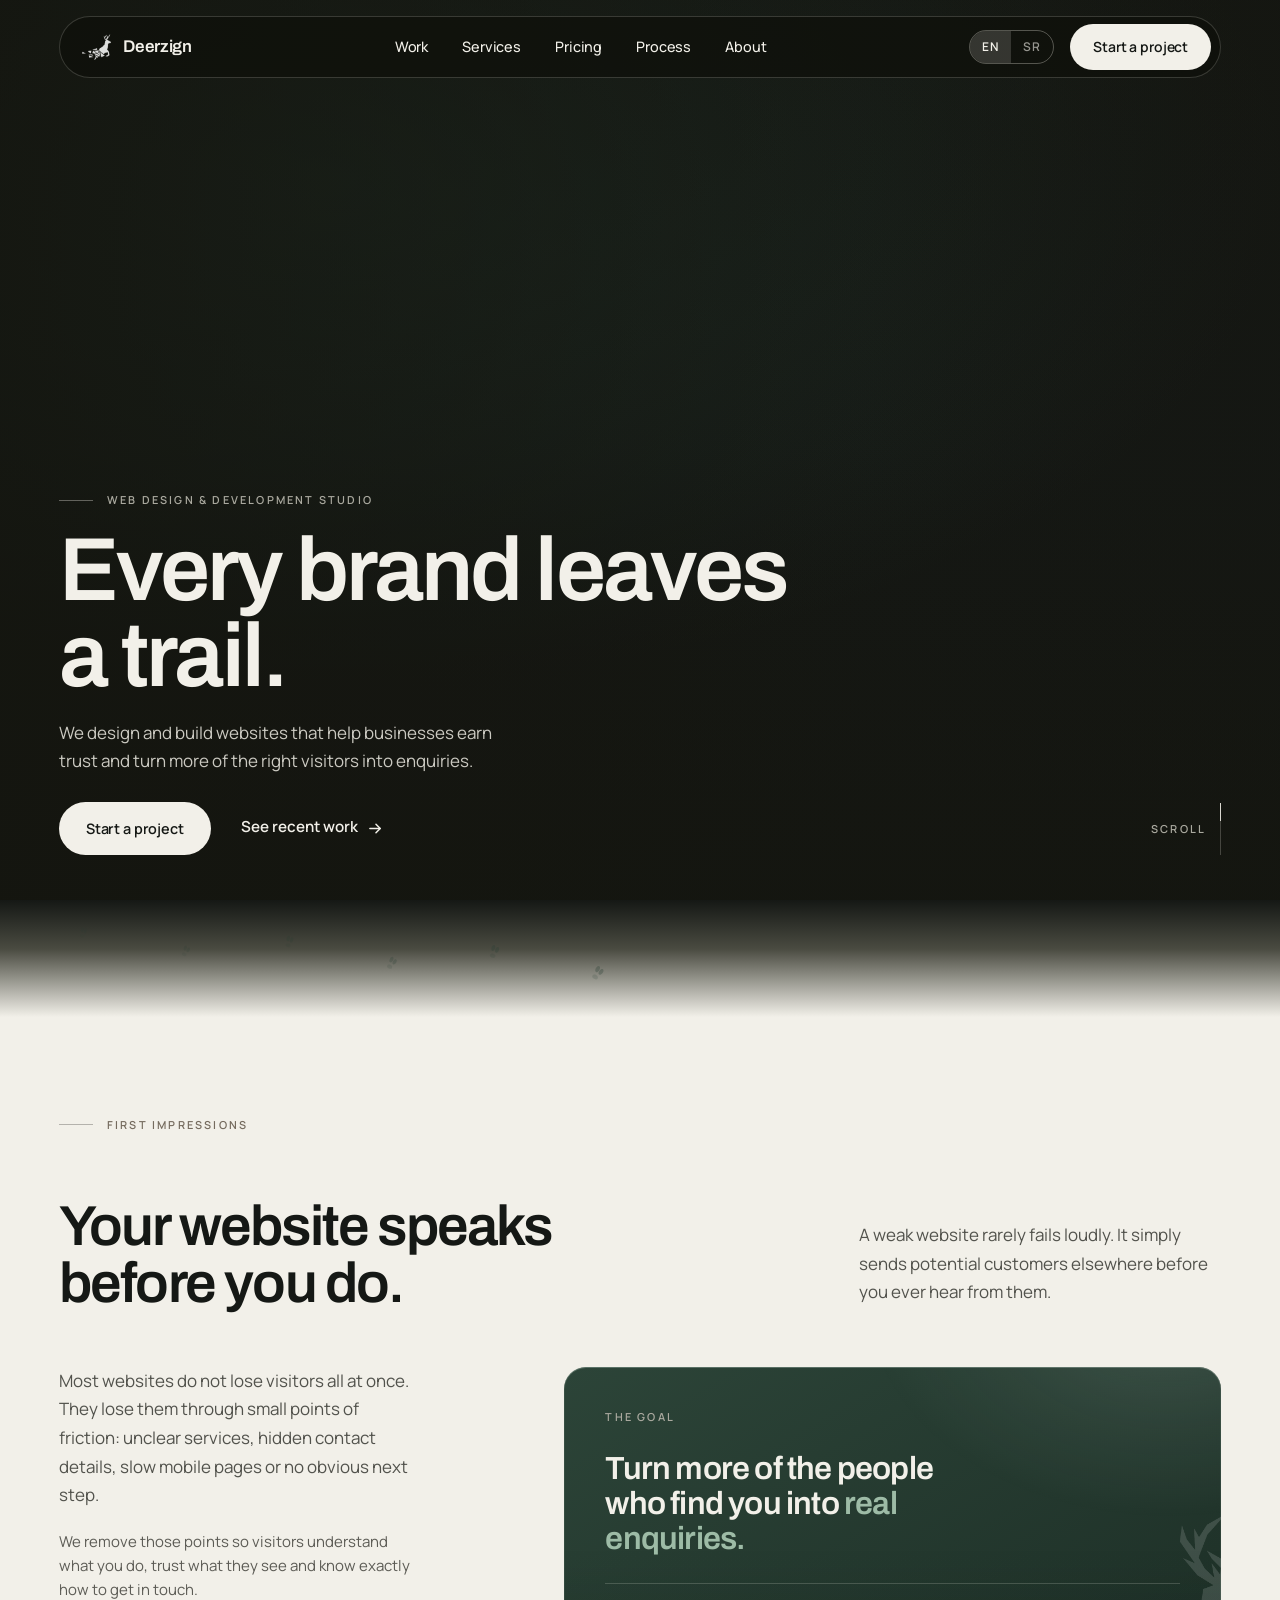
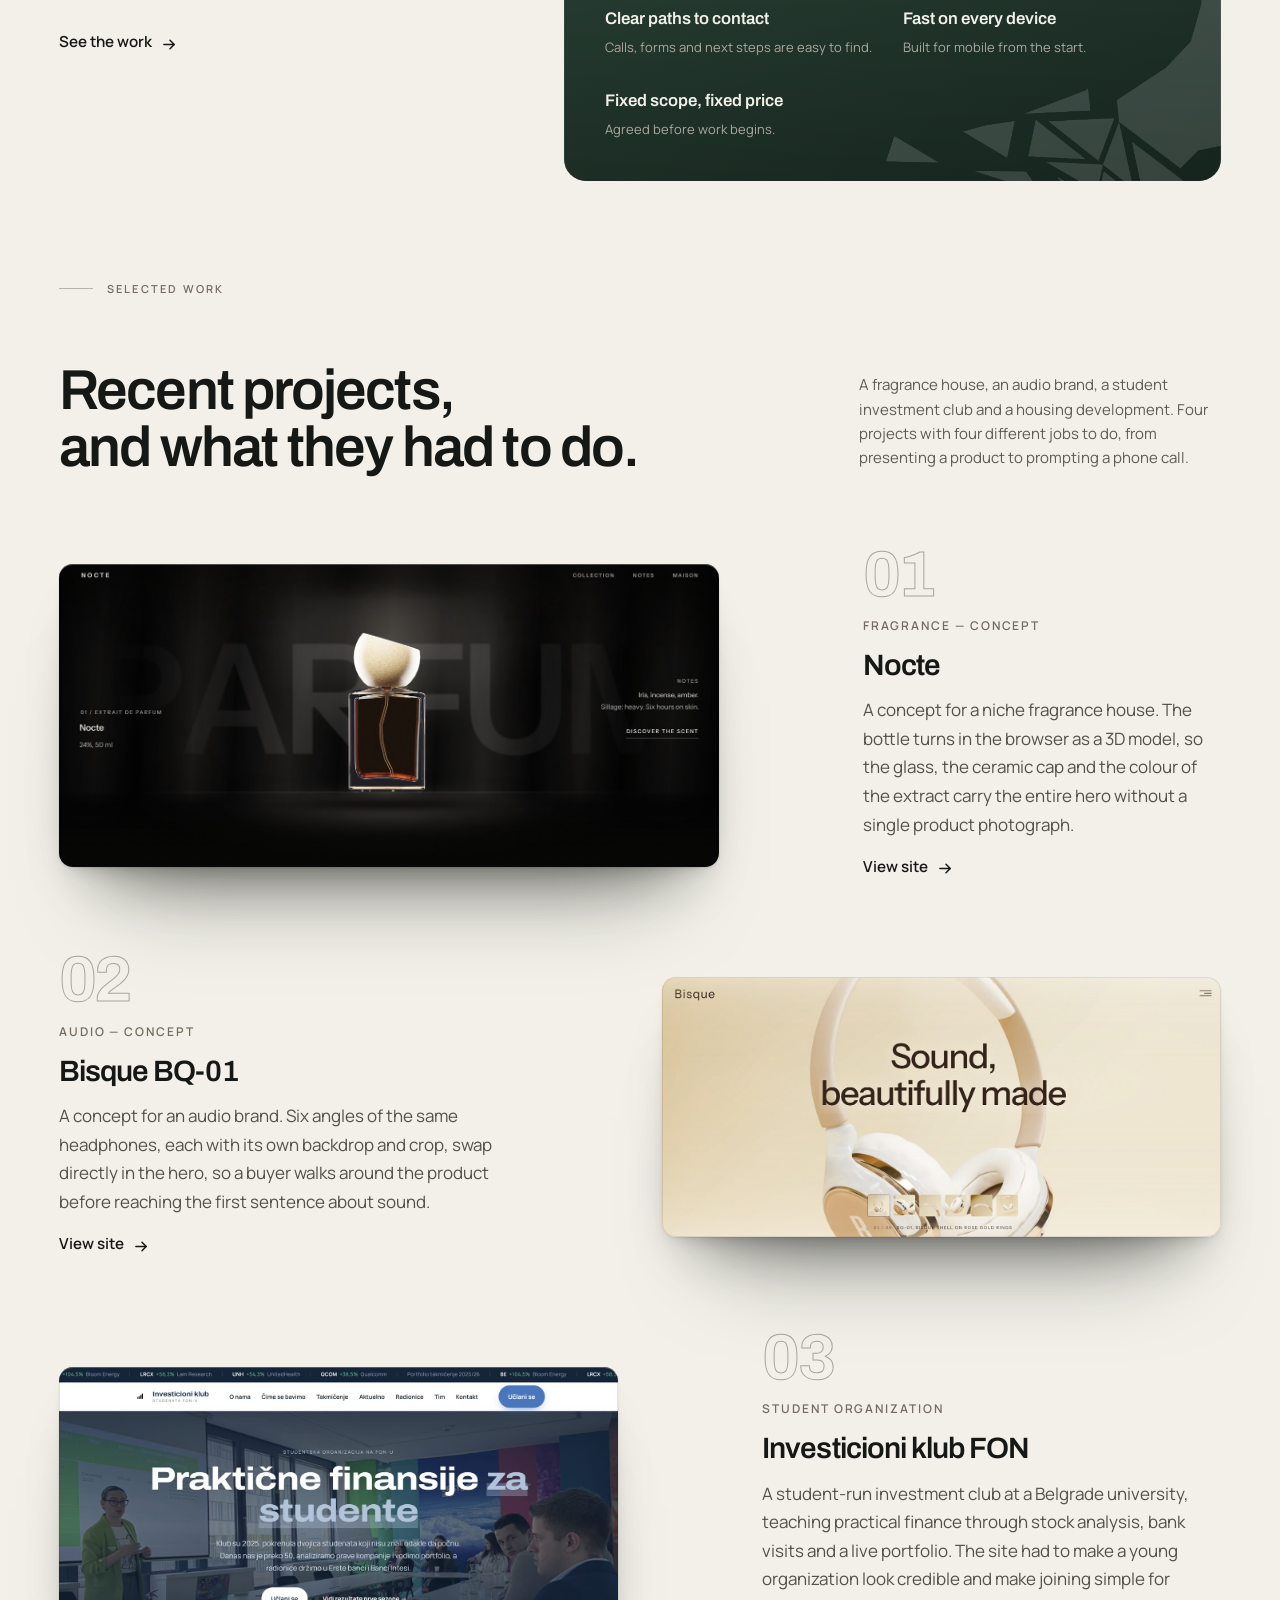
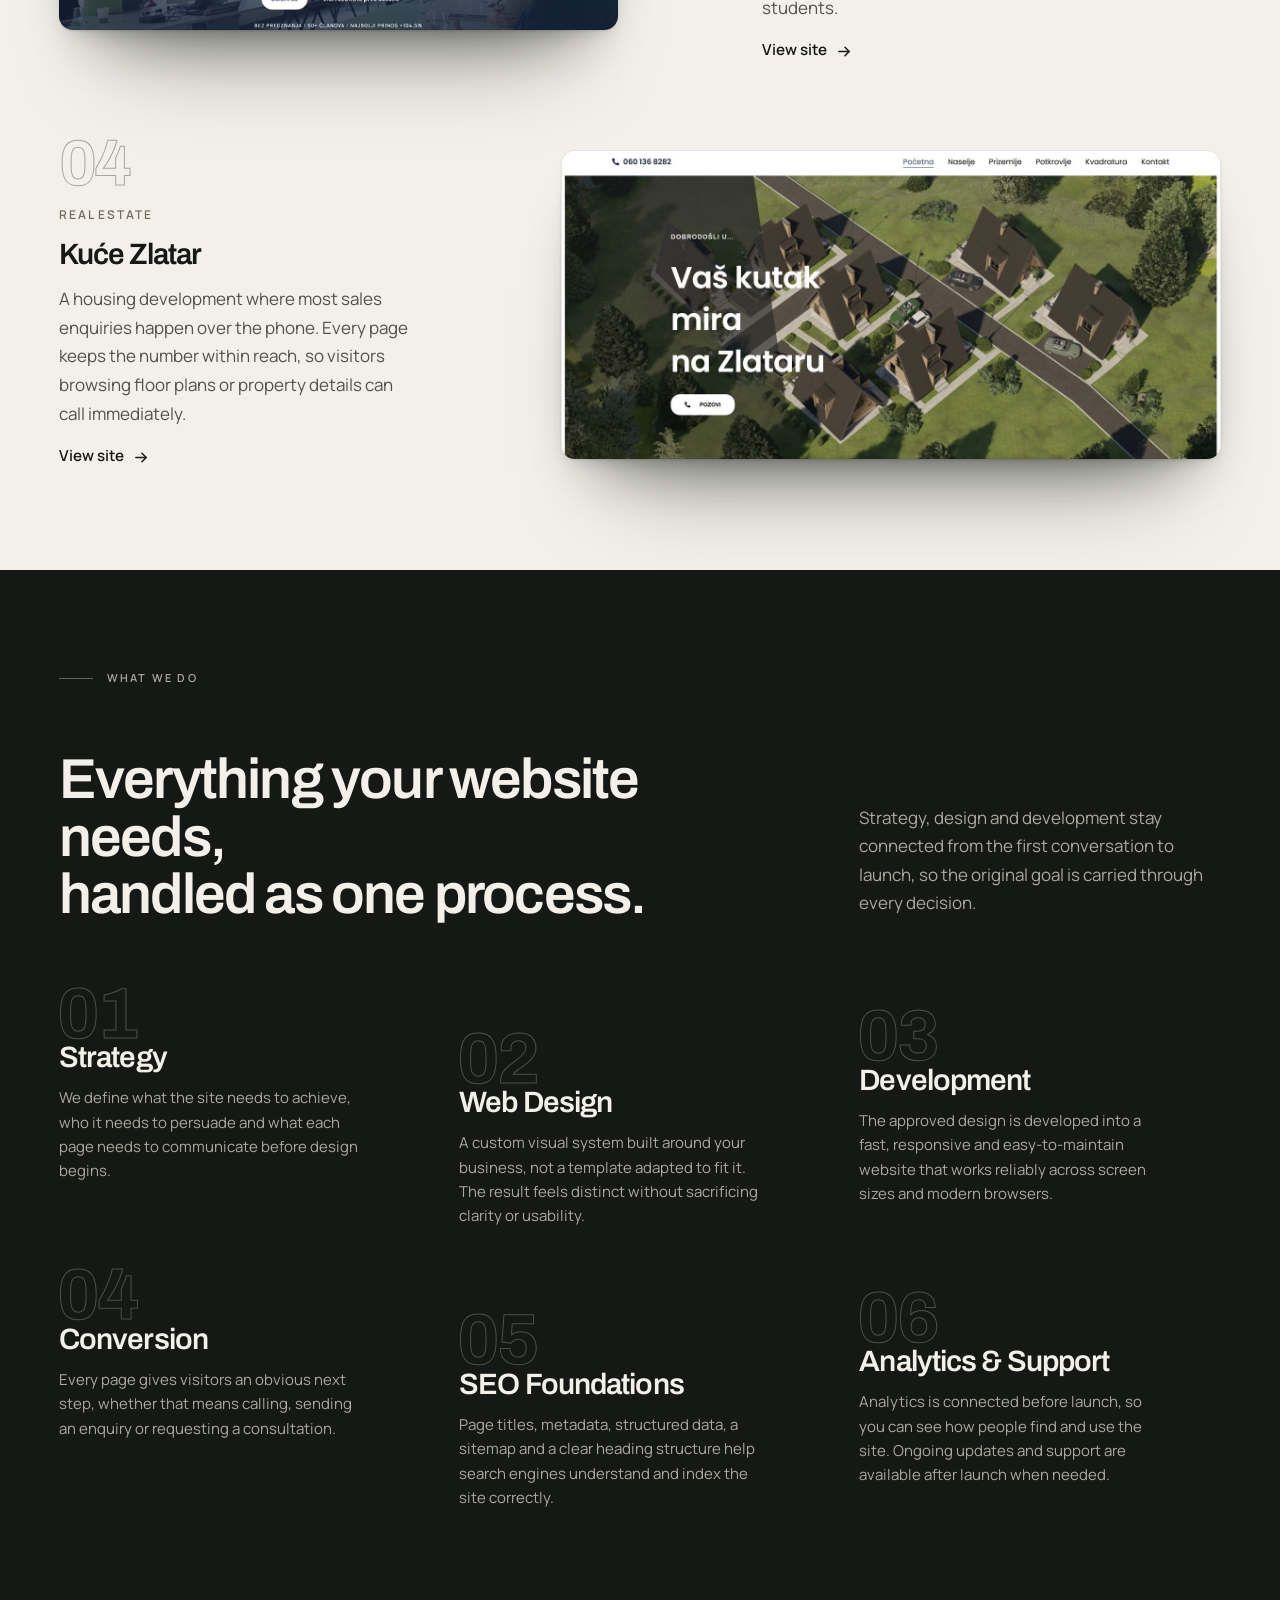
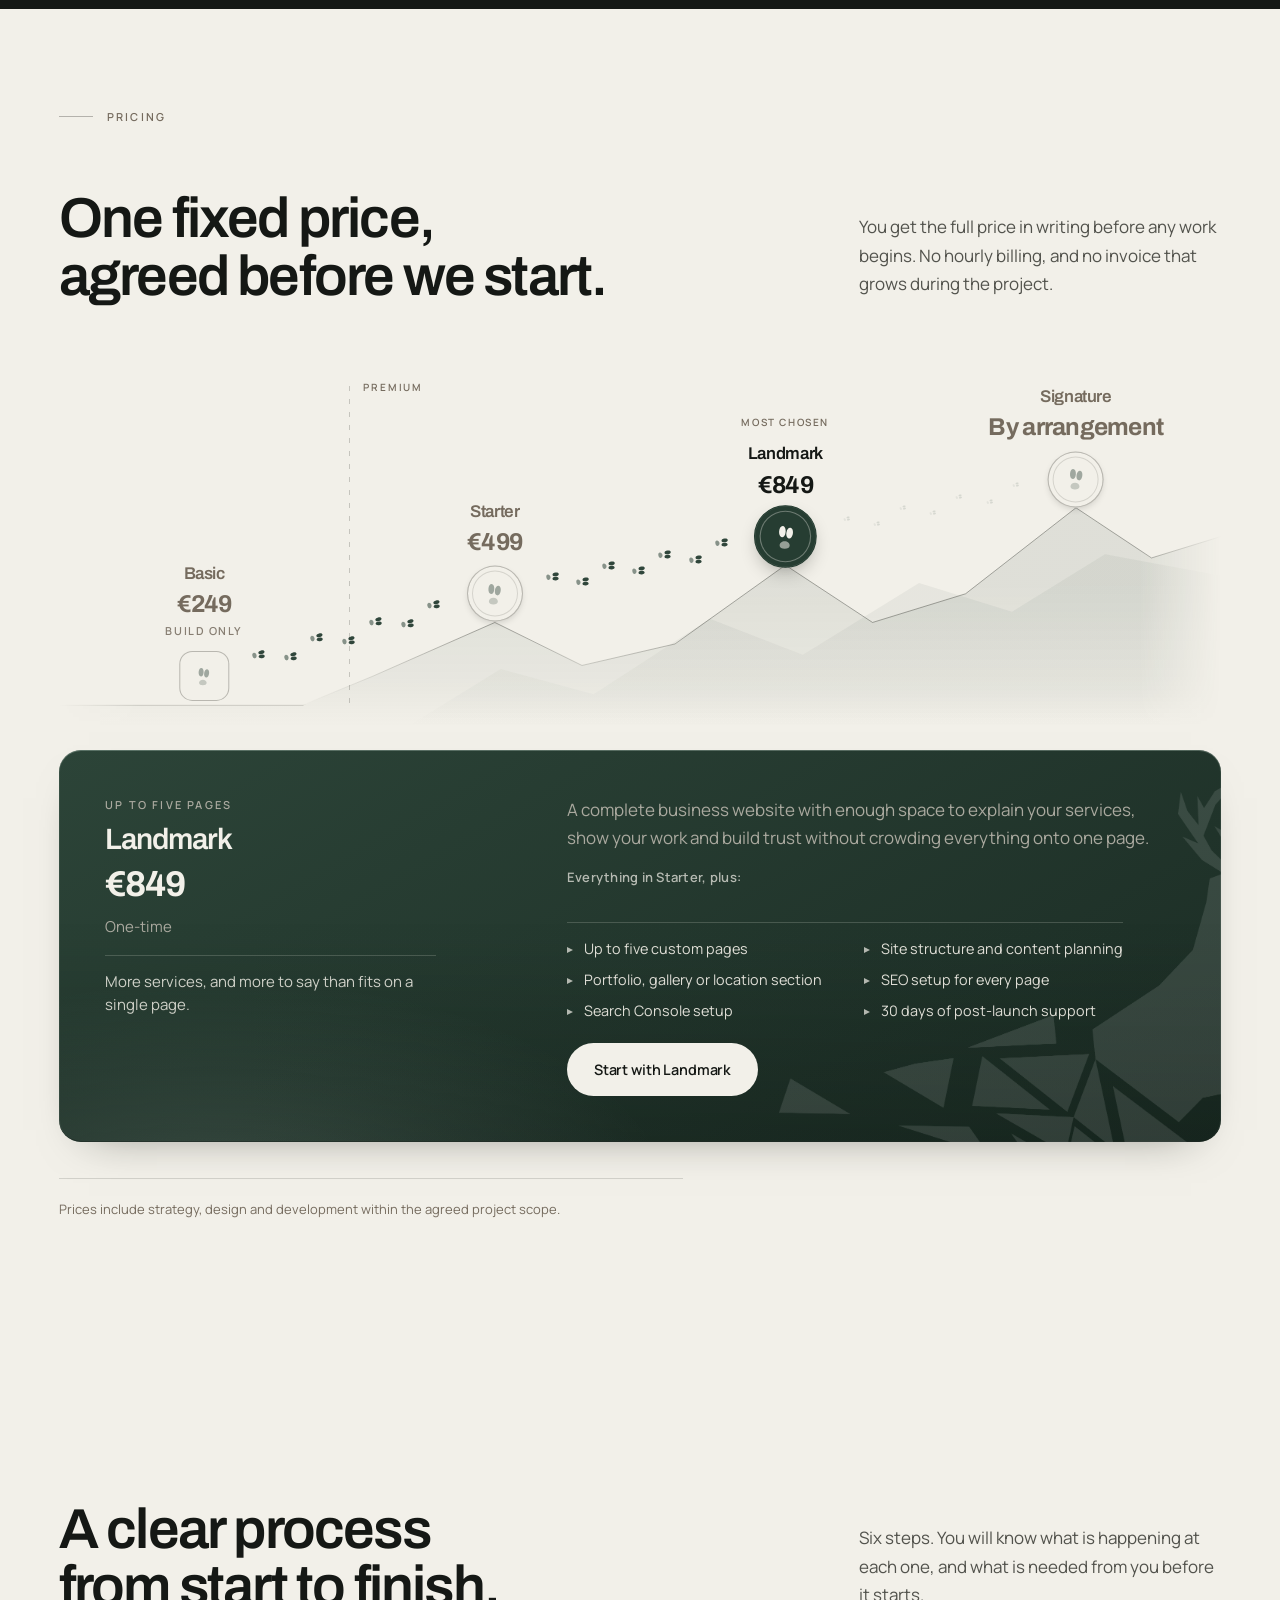
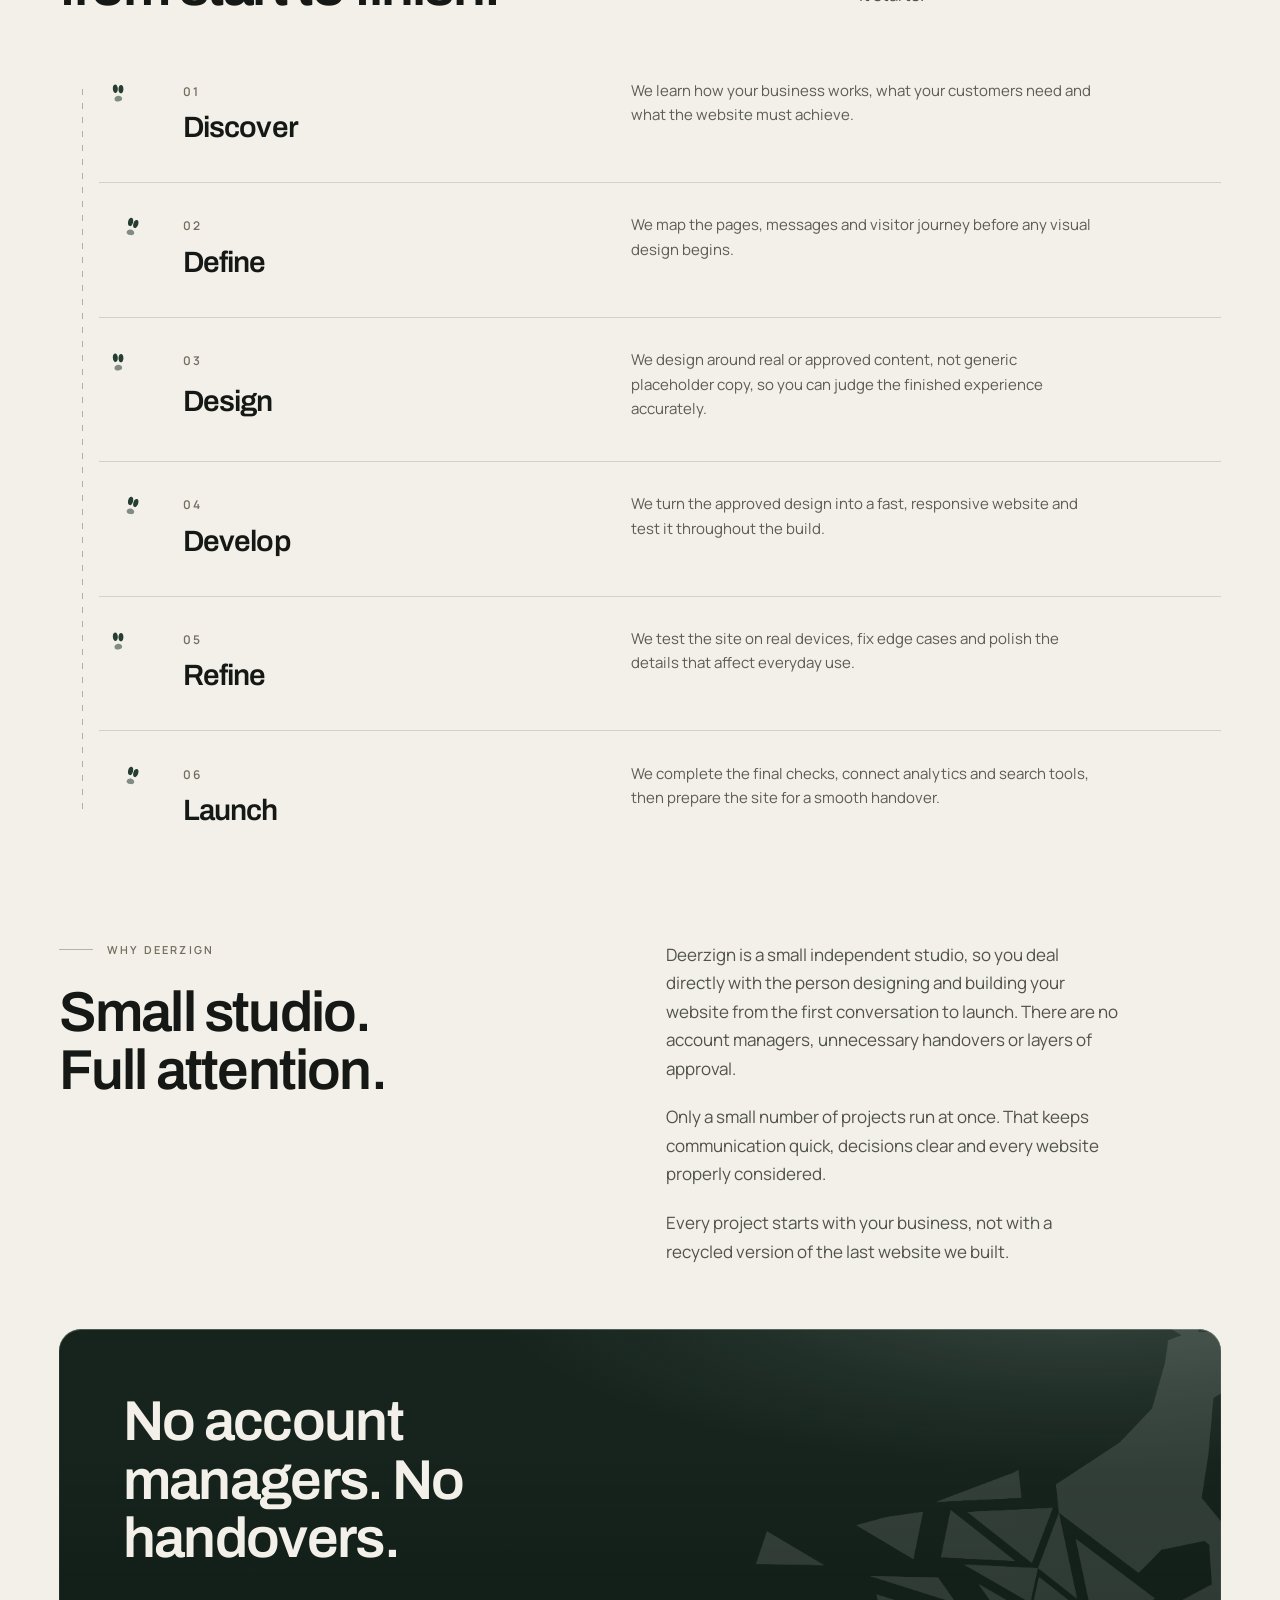
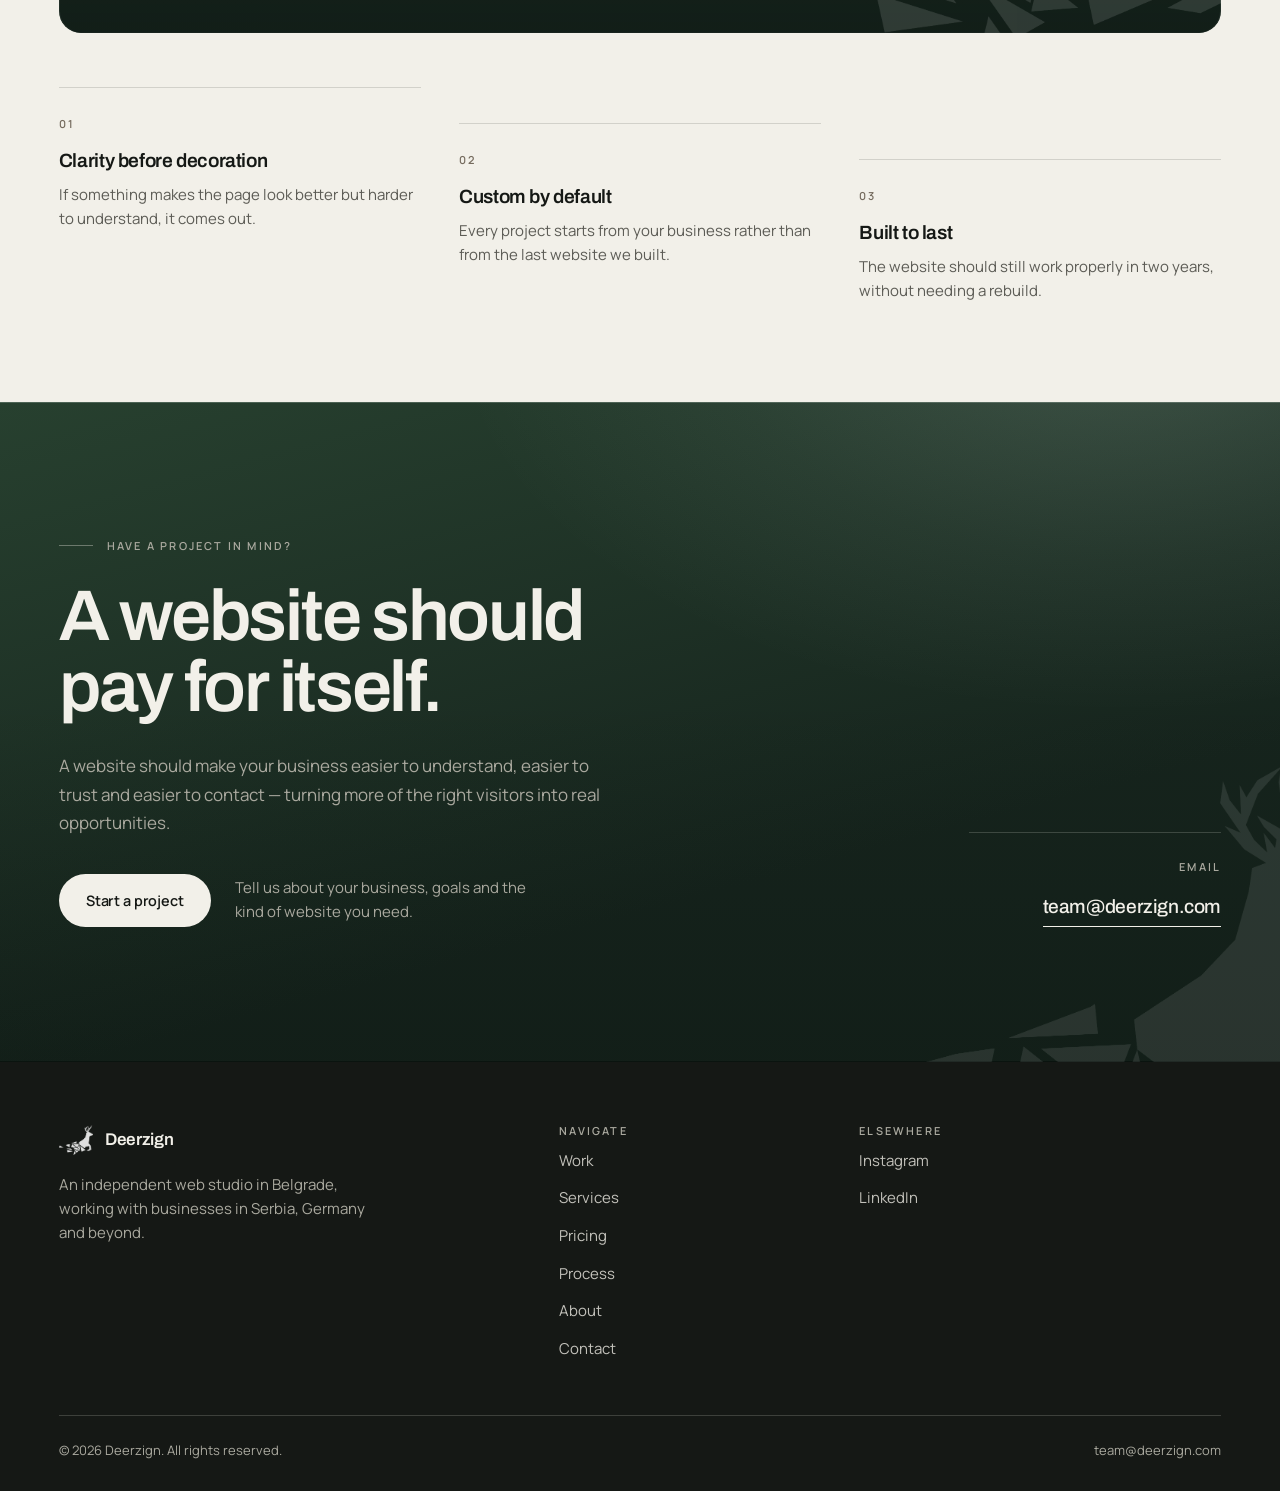
==== index.html @ e3091c38 "Add files via upload" ====
<!doctype html>
<html lang="en">
<head>
<meta charset="utf-8">
<meta name="viewport" content="width=device-width, initial-scale=1">
<title>Deerzign — Custom Web Design Studio</title>
<meta name="description" content="Deerzign designs and builds custom websites that make a company look more professional and bring in more of the right enquiries. One fixed price, agreed before the work starts.">
<meta name="theme-color" content="#14150F">
<link rel="icon" href="deer.png">
<link rel="canonical" href="https://www.deerzign.com/">
<link rel="alternate" hreflang="en" href="https://www.deerzign.com/">
<link rel="alternate" hreflang="sr" href="https://www.deerzign.com/sr.html">
<link rel="alternate" hreflang="x-default" href="https://www.deerzign.com/">

<meta property="og:type" content="website">
<meta property="og:title" content="Deerzign — Custom Web Design Studio">
<meta property="og:description" content="Deerzign designs and builds custom websites that make a company look more professional and bring in more of the right enquiries. One fixed price, agreed before the work starts.">
<meta property="og:site_name" content="Deerzign">
<meta property="og:locale" content="en_US">
<meta property="og:url" content="https://www.deerzign.com/">
<meta property="og:image" content="https://www.deerzign.com/og-image.jpg">
<meta property="og:image:width" content="1200">
<meta property="og:image:height" content="630">
<meta property="og:image:alt" content="Deerzign — Every brand leaves a trail.">
<meta name="twitter:card" content="summary_large_image">
<meta name="twitter:title" content="Deerzign — Custom Web Design Studio">
<meta name="twitter:description" content="Deerzign designs and builds custom websites that make a company look more professional and bring in more of the right enquiries. One fixed price, agreed before the work starts.">
<meta name="twitter:image" content="https://www.deerzign.com/og-image.jpg">

<link rel="preconnect" href="https://fonts.googleapis.com">
<link rel="preconnect" href="https://fonts.gstatic.com" crossorigin>
<link href="https://fonts.googleapis.com/css2?family=Archivo:wght@400;500;600;700&family=Manrope:wght@400;500;600;700&display=swap" rel="stylesheet">

<script type="application/ld+json">
{"@context":"https://schema.org","@type":["Organization","ProfessionalService"],"name":"Deerzign","url":"https://www.deerzign.com/","image":"https://www.deerzign.com/og-image.jpg","description":"Deerzign designs and builds custom websites that make a company look more professional and bring in more of the right enquiries. One fixed price, agreed before the work starts.","email":"mailto:team@deerzign.com","slogan":"Every brand leaves a trail.","priceRange":"€249+","knowsAbout":["Web design","Web development","Brand strategy","User experience design","Search engine optimization"],"makesOffer":[{"@type":"Offer","name":"Osnovni","price":"249","priceCurrency":"EUR","description":"One-page website, build only — up to five sections from your own text and photos, contact form, one revision round."},{"@type":"Offer","name":"Starter","price":"499","priceCurrency":"EUR","description":"One-page website with content structure and copywriting support, up to six sections, two revision rounds."},{"@type":"Offer","name":"Landmark","price":"849","priceCurrency":"EUR","description":"Multi-page business website, up to five pages, two revision rounds."},{"@type":"Offer","name":"Signature","description":"Six or more custom pages, editable content, integrations — quoted to scope, three revision rounds.","priceSpecification":{"@type":"PriceSpecification","priceCurrency":"EUR","description":"Quoted to scope"}}],"logo":"https://www.deerzign.com/deer.png","address":{"@type":"PostalAddress","addressLocality":"Belgrade","addressCountry":"RS"},"areaServed":["Serbia","Germany"],"contactPoint":{"@type":"ContactPoint","email":"team@deerzign.com","contactType":"customer service"}}
</script>

<style>
/* ============================================================
   TOKENS
   ============================================================ */
:root{
  --warm:#F2F0E9;
  --warm-2:#ECE7DA;
  --ink:#151815;
  --ink-2:#1B1E1B;
  --forest:#263D32;
  --forest-deep:#16241D;
  --brown:#756B5E;
  --text-dim:#AAA99F;
  --line:rgba(20,21,15,.14);
  --line-lt:rgba(242,240,233,.18);

  --display:"Archivo",system-ui,-apple-system,"Segoe UI",sans-serif;
  --text:"Manrope",system-ui,-apple-system,"Segoe UI",sans-serif;

  --d1:clamp(2.6rem,7vw,6.25rem);
  --d2:clamp(2rem,4.4vw,3.9rem);
  --d3:clamp(1.45rem,2.3vw,2.1rem);
  --d4:clamp(1.15rem,1.5vw,1.4rem);

  --nav-h:62px;
  --nav-top:16px;
  --pad:clamp(1.25rem,4.6vw,4.5rem);
  --ease:cubic-bezier(.16,1,.3,1);
}

*,*::before,*::after{box-sizing:border-box}
html{scroll-behavior:smooth;-webkit-text-size-adjust:100%}
body{
  margin:0;background:var(--warm);color:var(--ink);
  font-family:var(--text);font-size:16px;line-height:1.6;
  -webkit-font-smoothing:antialiased;-moz-osx-font-smoothing:grayscale;
  overflow-x:clip;
}
img{max-width:100%;display:block}
a{color:inherit;text-decoration:none}
button{font:inherit;color:inherit;background:none;border:0;cursor:pointer}
h1,h2,h3,h4{font-family:var(--display);font-weight:600;margin:0;letter-spacing:-.032em;line-height:1}
p{margin:0}
ul{margin:0;padding:0;list-style:none}
::selection{background:var(--forest);color:var(--warm)}
:focus-visible{outline:2px solid var(--forest);outline-offset:4px;border-radius:2px}
.on-dark :focus-visible{outline-color:var(--warm)}
[id]{scroll-margin-top:calc(var(--nav-h) + var(--nav-top) + 20px)}

.shell{width:100%;max-width:1480px;margin-inline:auto;padding-inline:var(--pad)}
.eyebrow{font-family:var(--text);font-size:.6875rem;font-weight:600;letter-spacing:.2em;text-transform:uppercase;color:var(--brown)}
.on-dark .eyebrow{color:var(--text-dim)}
.lead{font-size:clamp(1.0625rem,1.15vw,1.1875rem);line-height:1.68;color:rgba(20,21,15,.72)}
.on-dark .lead{color:var(--text-dim)}
.small{font-size:.9375rem;line-height:1.62;color:rgba(20,21,15,.68)}
.on-dark .small{color:var(--text-dim)}

.tag{display:flex;align-items:center;gap:14px}
.tag::before{content:"";width:34px;height:1px;background:rgba(20,21,15,.28);flex:none}
.on-dark .tag::before{background:rgba(244,241,233,.35)}

/* ---- buttons ---- */
.btn{
  display:inline-flex;align-items:center;justify-content:center;gap:10px;
  padding:14px 26px;border-radius:999px;font-size:.9rem;font-weight:600;
  letter-spacing:-.01em;transition:background .45s var(--ease),color .45s var(--ease),transform .45s var(--ease);
  border:1px solid transparent;white-space:nowrap;
}
.btn-light{background:var(--warm);color:var(--ink)}
.btn-light:hover{background:var(--forest);color:var(--warm)}
.btn-dark{background:var(--ink);color:var(--warm)}
.btn-dark:hover{background:var(--forest)}
.btn-ghost{border-color:rgba(244,241,233,.4);color:var(--warm)}
.btn-ghost:hover{background:var(--warm);color:var(--ink)}

.arrow-link{display:inline-flex;align-items:center;gap:10px;font-weight:600;font-size:.95rem}
.arrow-link .ln{background-image:linear-gradient(currentColor,currentColor);background-repeat:no-repeat;background-size:0% 1px;background-position:0 100%;padding-bottom:3px;transition:background-size .55s var(--ease)}
.arrow-link:hover .ln,.arrow-link:focus-visible .ln{background-size:100% 1px}
.arrow-link svg{transition:transform .55s var(--ease)}
.arrow-link:hover svg{transform:translateX(5px)}

/* ============================================================
   NAV
   ============================================================ */
/* a bar that floats clear of the top edge rather than sitting on it */
.nav{
  position:fixed;inset:var(--nav-top) 0 auto 0;z-index:80;
  padding-inline:var(--pad);color:var(--warm);
  transition:color .5s var(--ease),transform .5s var(--ease);
}
.nav-in{
  display:flex;align-items:center;justify-content:space-between;gap:24px;
  max-width:1480px;margin-inline:auto;height:var(--nav-h);
  padding:0 9px 0 22px;border-radius:999px;
  /* solid, not blurred, while the video plays behind it — blurring a live
     video every frame is expensive and is what was causing the stutter */
  background:rgba(15,16,11,.72);
  border:1px solid var(--line-lt);
  transition:background .5s var(--ease),border-color .5s var(--ease),box-shadow .5s var(--ease);
}
.nav.scrolled{color:var(--ink)}
.nav.scrolled .nav-in{
  background:rgba(244,241,233,.94);border-color:rgba(20,21,15,.10);
  box-shadow:0 14px 40px -22px rgba(20,21,15,.5);
  /* cheap here — blurring the static page, not a playing video */
  -webkit-backdrop-filter:blur(18px);backdrop-filter:blur(18px);
}
.brand{display:flex;align-items:center;gap:12px}
.badge{
  width:36px;height:36px;border-radius:50%;flex:none;
  display:grid;place-items:center;background:var(--warm);color:var(--ink);
  transition:background .5s var(--ease),color .5s var(--ease);
}
.nav.scrolled .badge{background:var(--ink);color:var(--warm)}
.badge svg{width:19px;height:19px}
.brand-name{font-family:var(--display);font-weight:600;font-size:1.0625rem;letter-spacing:-.02em}

.nav-links{display:flex;align-items:center;gap:34px}
.nav-links a{font-size:.9rem;font-weight:500;letter-spacing:-.01em;position:relative;padding:4px 0}
.nav-links a::after{content:"";position:absolute;left:0;bottom:0;height:1px;width:100%;background:currentColor;
  transform:scaleX(0);transform-origin:left;transition:transform .5s var(--ease)}
.nav-links a:hover::after{transform:scaleX(1)}
.nav-actions{display:flex;align-items:center;gap:16px}
.nav-cta{padding:11px 22px;font-size:.875rem}
.nav .btn-light{background:var(--warm);color:var(--ink)}
.nav.scrolled .btn-light{background:var(--ink);color:var(--warm)}
.nav.scrolled .btn-light:hover{background:var(--forest)}

/* ---- language switch ---- */
.lang-switch{display:inline-flex;border:1px solid rgba(244,241,233,.3);border-radius:999px;overflow:hidden;flex:none;
  transition:border-color .5s var(--ease)}
.lang-switch button{padding:6px 12px;font-size:.75rem;font-weight:600;letter-spacing:.08em;color:inherit;
  opacity:.6;transition:opacity .3s var(--ease),background .3s var(--ease)}
.lang-switch button[aria-pressed="true"]{opacity:1;background:rgba(244,241,233,.16)}
.nav.scrolled .lang-switch{border-color:rgba(20,21,15,.2)}
.nav.scrolled .lang-switch button[aria-pressed="true"]{background:rgba(20,21,15,.08)}

/* the deer itself is the mark now — flat ink, inverted to warm over the video */
.brand-mark{height:26px;width:auto;display:block;filter:brightness(0) invert(1);
  transition:filter .5s var(--ease)}
.nav.scrolled .brand-mark{filter:none}
.burger{display:none;width:44px;height:44px;flex-direction:column;align-items:center;justify-content:center;gap:6px}
.burger span{display:block;width:22px;height:1.5px;background:currentColor;transition:transform .5s var(--ease),opacity .3s}
.nav.open .burger span:nth-child(1){transform:translateY(3.75px) rotate(45deg)}
.nav.open .burger span:nth-child(2){transform:translateY(-3.75px) rotate(-45deg)}

.sheet{
  position:fixed;inset:0;z-index:70;background:var(--ink);color:var(--warm);
  display:flex;flex-direction:column;justify-content:space-between;
  padding:calc(var(--nav-h) + var(--nav-top) + 40px) var(--pad) 44px;
  opacity:0;visibility:hidden;transform:translateY(-14px);
  transition:opacity .45s var(--ease),transform .45s var(--ease),visibility .45s;
}
.sheet.open{opacity:1;visibility:visible;transform:none}
.sheet a.sheet-link{font-family:var(--display);font-size:clamp(1.9rem,8vw,2.6rem);font-weight:600;letter-spacing:-.03em;padding:18px 0;border-bottom:1px solid var(--line-lt);display:block}
.sheet-foot{display:flex;flex-direction:column;gap:18px}

/* ============================================================
   HERO
   ============================================================ */
.hero{position:relative;min-height:100svh;display:flex;flex-direction:column;justify-content:flex-end;overflow:hidden;background:var(--ink);color:var(--warm)}
.hero-fallback{position:absolute;inset:0;background:
  radial-gradient(120% 90% at 26% 20%,rgba(38,61,50,.6) 0%,rgba(20,21,15,0) 62%),var(--ink)}
.hero video{position:absolute;inset:0;width:100%;height:100%;object-fit:cover;opacity:0;transition:opacity 1.4s var(--ease)}
.hero video.ready{opacity:1}
/* two passes: one weights the frame to the lower left so the type always
   holds, the other keeps the right side of the shot open */
.hero-veil{position:absolute;inset:0;background:
  linear-gradient(to right,rgba(20,21,15,.80) 0%,rgba(20,21,15,.46) 36%,rgba(20,21,15,.04) 68%,rgba(20,21,15,.26) 100%),
  linear-gradient(to top,rgba(20,21,15,.80) 0%,rgba(20,21,15,.14) 50%,rgba(20,21,15,.46) 100%)}
.hero-in{position:relative;z-index:2;padding-bottom:clamp(2.25rem,5vh,3.5rem);padding-top:calc(var(--nav-h) + var(--nav-top) + 40px)}
.hero h1{font-size:var(--d1);line-height:.96;max-width:15ch;margin:18px 0 0;font-weight:600}
.hero .lead{color:rgba(244,241,233,.82);max-width:46ch;margin-top:20px}
.hero-actions{display:flex;flex-wrap:wrap;align-items:center;gap:14px 30px;margin-top:26px}
.cue{position:absolute;right:var(--pad);bottom:clamp(2.25rem,5vh,3.5rem);z-index:2;display:flex;align-items:center;gap:14px;color:var(--text-dim)}
.cue .rail{position:relative;display:block;width:1px;height:52px;background:rgba(244,241,233,.22);overflow:hidden}
.cue .rail::after{content:"";position:absolute;left:0;width:1px;height:18px;background:rgba(244,241,233,.85);animation:trace 2.8s var(--ease) infinite}
@keyframes trace{0%{transform:translateY(-20px)}100%{transform:translateY(56px)}}

/* the dark film dissolves into the page — no pinning, no jump */
.dissolve{position:relative;overflow:hidden;height:clamp(90px,13vh,170px);
  background:linear-gradient(to bottom,var(--ink) 0%,#4a4b41 42%,var(--warm) 100%)}

/* tracks walking out of the dark and into the page — they press in one after
   another as the band scrolls up, and grow clearer as they reach the light */
/* scoped with .dissolve so these beat the generic .rv rule further down,
   which would otherwise lift the prints up from below instead of pressing
   them down into the ground */
.dissolve .hoof-mark{position:absolute;display:block;color:var(--forest);
  opacity:0;transform:translateY(-9px) scale(.86);
  transition:opacity .8s var(--ease),transform .8s var(--ease)}
.dissolve .hoof-mark.in{opacity:var(--o,.24);transform:none}
.dissolve .hoof-mark svg{display:block;width:100%;height:auto}

/* ============================================================
   SECTIONS
   ============================================================ */
section{position:relative}
.band{padding-block:clamp(4.5rem,11vh,8.5rem)}
.band-warm{background:var(--warm)}
.band-dark{background:var(--ink);color:var(--warm)}
.band-forest{background:linear-gradient(165deg,#27402F 0%,#16241D 68%);color:var(--warm)}

/* ---- glass on the forest surfaces ------------------------------------------
   The four green panels are lit as one: the same cool reflection colour, the
   same softness, a lit top edge and a base that falls away into shadow. What
   differs per panel is where the reflection lands, because each has its empty
   quarter somewhere else — and it has to land there. --text-dim on this green
   only clears AA by a hair (~4.7:1), so a highlight sitting under a small label
   would push it under; the reflection models the surface, it never washes up a
   type background. Verified against the ink boxes, not the element boxes. */
.band-forest,.intro-panel,.stage,.quote{isolation:isolate}
.band-forest::before,.intro-panel::before,.stage::before,.quote::before,
.band-forest::after,.intro-panel::after,.stage::after,.quote::after{
  content:"";position:absolute;inset:0;z-index:-1;pointer-events:none;border-radius:inherit}

/* shared: the base deepens toward the foot — widening the tonal range is what
   takes a surface off matte, and it only ever helps the type sitting on it */
.band-forest::before,.intro-panel::before,.stage::before,.quote::before{
  background-repeat:no-repeat;
  background-image:linear-gradient(180deg,rgba(255,255,255,0) 44%,rgba(5,11,8,.22) 100%)}

/* the key reflection, dropped into each panel's own void */
.band-forest::before,.quote::before{
  background-image:
    radial-gradient(66% 74% at 88% -12%,rgba(214,236,226,.17) 0%,rgba(214,236,226,.055) 48%,rgba(214,236,226,0) 80%),
    linear-gradient(180deg,rgba(255,255,255,0) 44%,rgba(5,11,8,.22) 100%)}
.intro-panel::before{
  background-image:
    radial-gradient(58% 66% at 92% -16%,rgba(214,236,226,.15) 0%,rgba(214,236,226,.05) 48%,rgba(214,236,226,0) 80%),
    linear-gradient(180deg,rgba(255,255,255,0) 44%,rgba(5,11,8,.22) 100%)}
/* the pricing stage carries body copy across its whole top edge, so here the
   light pools in the empty lower left instead */
.stage::before{
  background-image:
    radial-gradient(50% 74% at 14% 116%,rgba(214,236,226,.15) 0%,rgba(214,236,226,.05) 46%,rgba(214,236,226,0) 78%),
    linear-gradient(180deg,rgba(255,255,255,0) 44%,rgba(5,11,8,.22) 100%)}

/* the two edges where a real pane gives itself away */
.band-forest::after,.intro-panel::after,.stage::after,.quote::after{
  box-shadow:inset 0 1px 0 rgba(228,244,236,.20),inset 0 -1px 0 rgba(5,11,8,.55)}
/* the rounded panels also catch a faint rim right around the glass edge */
.intro-panel::after,.stage::after,.quote::after{
  box-shadow:inset 0 0 0 1px rgba(228,244,236,.07),inset 0 1px 0 rgba(228,244,236,.20),inset 0 -1px 0 rgba(5,11,8,.55)}
/* once the CTA stacks, its copy runs the full width and the top right stops
   being empty — the light moves to the foot, which is the void at this size */
@media (max-width:860px){
  .band-forest::before{
    background-image:
      radial-gradient(78% 52% at 88% 116%,rgba(214,236,226,.16) 0%,rgba(214,236,226,.05) 46%,rgba(214,236,226,0) 78%),
      linear-gradient(180deg,rgba(255,255,255,0) 44%,rgba(5,11,8,.22) 100%)}
}

.head{display:grid;grid-template-columns:repeat(12,1fr);gap:clamp(24px,3vw,48px);align-items:end}
.head h2{font-size:var(--d2);grid-column:span 7;line-height:1.02}
.head .head-note{grid-column:9 / span 4;padding-bottom:6px}
.head .tag{grid-column:1 / -1;margin-bottom:26px}

/* ---- intro ---- */
.intro-grid{display:grid;grid-template-columns:repeat(12,1fr);gap:clamp(28px,4vw,64px);margin-top:clamp(2.75rem,6vh,4.5rem);align-items:start}
.intro-copy{grid-column:span 4;display:flex;flex-direction:column;gap:20px}
.intro-panel{grid-column:6 / span 7;position:relative;overflow:hidden;border-radius:22px;
  padding:clamp(30px,3.2vw,52px);min-height:clamp(300px,32vw,440px);
  display:flex;flex-direction:column;justify-content:center;gap:clamp(22px,3vh,36px);
  background:linear-gradient(150deg,#2C4438 0%,#1B2C24 100%)}
.intro-panel .deer-mark{position:absolute;right:-9%;bottom:-16%;width:60%;opacity:.16;filter:brightness(0) invert(1)}
.intro-panel > *{position:relative;z-index:1}
.intro-statement{font-family:var(--display);font-weight:600;color:var(--warm);
  font-size:clamp(1.55rem,2.5vw,2.35rem);line-height:1.08;letter-spacing:-.025em;max-width:19ch}
.intro-statement em{font-style:normal;color:#9DBBA6}
.stat-row{display:flex;gap:clamp(16px,2.4vw,36px);flex-wrap:wrap;
  padding-top:clamp(18px,2.4vh,26px);border-top:1px solid var(--line-lt)}
.stat-row div{display:flex;flex-direction:column;gap:4px}
.stat-row b{font-family:var(--display);font-size:1.05rem;font-weight:600;color:var(--warm)}
.stat-row span{font-size:.8125rem;color:var(--text-dim)}

/* ---- work screenshots: no mat, no browser chrome — each shot is a glazed plate
       lying on the paper, held there by shadow rather than by a container ---- */
.plate{position:relative;border-radius:14px;overflow:hidden;isolation:isolate;background:var(--warm-2);
  /* contact, ambient and long throw, all tinted with the page ink so the shadow stays in the palette */
  box-shadow:
    0 1px 2px rgba(21,24,21,.10),
    0 10px 18px -12px rgba(21,24,21,.26),
    0 34px 52px -30px rgba(21,24,21,.40),
    0 76px 96px -64px rgba(21,24,21,.52);
  transition:transform 1.1s var(--ease),box-shadow 1.1s var(--ease)}
.plate img{width:100%;height:auto;display:block}
/* the glaze: a hairline rim so pale screenshots keep an edge against the paper,
   and a single lit pixel along the top where glass would catch the room */
.plate::before{content:"";position:absolute;inset:0;z-index:2;pointer-events:none;border-radius:inherit;
  box-shadow:inset 0 0 0 1px rgba(21,24,21,.11),inset 0 1px 0 rgba(255,255,255,.30)}
/* the sheen: one specular band parked off the left edge, drawn across on hover.
   travel is transform-only so the sweep never touches layout */
.plate::after{content:"";position:absolute;top:-60%;bottom:-60%;left:0;width:38%;z-index:3;pointer-events:none;
  transform:translateX(-160%) skewX(-14deg);opacity:0;
  /* the band dips slightly dark before and after the bright core, the way glass refracts —
     without those flanks the sweep is invisible on the pale screenshots */
  background:linear-gradient(100deg,
    rgba(255,255,255,0) 0%,
    rgba(21,24,21,.055) 30%,
    rgba(255,255,255,.12) 43%,
    rgba(255,255,255,.36) 50%,
    rgba(255,255,255,.12) 57%,
    rgba(21,24,21,.055) 70%,
    rgba(255,255,255,0) 100%)}
@keyframes sheen{
  0%{opacity:0;transform:translateX(-160%) skewX(-14deg)}
  14%{opacity:1}
  100%{opacity:0;transform:translateX(345%) skewX(-14deg)}}
/* ---- work ---- */
.work-item{margin-top:clamp(3.5rem,8vh,7rem);display:grid;grid-template-columns:repeat(12,1fr);gap:clamp(24px,3.4vw,56px);align-items:center}
.work-visual{position:relative}
.work-meta{display:flex;flex-direction:column;gap:16px;align-items:flex-start}
.work-index{font-family:var(--display);font-size:clamp(2.6rem,5vw,4.25rem);font-weight:700;line-height:.8;letter-spacing:-.04em;
  -webkit-text-stroke:1px rgba(20,21,15,.34);color:transparent}
.work-item h3{font-size:var(--d3)}
.work-cat{font-size:.75rem;font-weight:600;letter-spacing:.16em;text-transform:uppercase;color:var(--brown)}
/* on hover the plate lifts off the paper and the sheen crosses it once */
.work-item:hover .plate{transform:translateY(-7px);
  box-shadow:
    0 1px 2px rgba(21,24,21,.10),
    0 14px 24px -14px rgba(21,24,21,.28),
    0 44px 64px -32px rgba(21,24,21,.44),
    0 96px 118px -70px rgba(21,24,21,.56)}
.work-item:hover .plate::after{animation:sheen 1.4s var(--ease)}

/* ---- services: a typographic grid, deliberately unlike the process trail —
   no rows, no rules, the outlined numeral carries the composition ---- */
.svc{display:grid;grid-template-columns:repeat(3,1fr);
  gap:clamp(30px,4.4vh,58px) clamp(24px,3vw,52px);
  margin-top:clamp(3rem,7vh,5rem)}
.svc-cell{position:relative;padding-top:clamp(42px,4.4vw,66px)}
/* a descending stagger so the six read as a composition, not a table */
.svc-cell:nth-child(3n+2){margin-top:clamp(0px,5vh,52px)}
.svc-cell:nth-child(3n+3){margin-top:clamp(0px,2.5vh,26px)}
.svc-num{position:absolute;top:0;left:-2px;font-family:var(--display);
  font-size:clamp(3.2rem,5.6vw,5.4rem);font-weight:700;line-height:.78;letter-spacing:-.045em;
  color:transparent;-webkit-text-stroke:1px rgba(244,241,233,.26);
  transition:color .6s var(--ease),-webkit-text-stroke-color .6s var(--ease)}
.svc-cell:hover .svc-num{color:rgba(38,61,50,.65);-webkit-text-stroke-color:rgba(244,241,233,.45)}
.svc-cell h3{font-size:var(--d3);letter-spacing:-.03em}
.svc-cell p{margin-top:14px;max-width:34ch}

/* ---- pricing: a ladder, not four parallel lists ----
   Every tier contains the one below it, so the section is drawn as an
   ascent rather than four equal rows: four stops climbing left to right,
   and one dark stage beneath them showing whichever stop is selected.
   The carry line inside each card ("everything in X, plus") does the
   comparing, which is why only one card needs to be on screen at a time.
   Radio inputs drive it — works with no JS, and arrow-key navigation
   between tiers comes for free. */
.ladder{margin-top:clamp(3rem,7vh,5.5rem);position:relative}
.ladder-pick{position:absolute;width:1px;height:1px;opacity:0;pointer-events:none;margin:0}

/* the floor of the clamp is set by the topmost label, not by taste: Signature
   sits at 31% and its label stacks above the marker, so anything under ~340px
   leaves it crowding the heading above */
.ridge{position:relative;height:clamp(340px,28vw,375px)}
/* The range is drawn, not filled in — a hairline crest over a barely-there
   body, plus one hazy layer behind for depth. Keeping it light matters: a
   solid dark mountain put a second heavy mass directly above the stage
   panel, and the two competed instead of reading as one composition. Now
   the card below is the only dark thing here. */
/* and sideways too: the horizon used to start and stop dead at the shell's
   padding, which announced the box it was drawn in. Fading both ends lets
   the range read as continuing past the frame. */
.ridge-peak{position:absolute;inset:0;width:100%;height:100%;pointer-events:none;overflow:visible;
  -webkit-mask:linear-gradient(to right,transparent 0,#000 7%,#000 93%,transparent 100%);
  mask:linear-gradient(to right,transparent 0,#000 7%,#000 93%,transparent 100%)}
/* Both bodies dissolve downward instead of ending on a straight cut. Filled
   flat, they stopped dead at the foot of the box and read as a grey rectangle
   with a mountain drawn on top — the same reason the hero video is dissolved
   into the page through a gradient band rather than butted against it. */
.ridge-peak-far{fill:url(#ridgeFadeFar)}
.ridge-peak-body{fill:url(#ridgeFadeNear)}
.ridge-peak-crest{fill:none;stroke:rgba(20,21,15,.34);stroke-width:1;
  stroke-linejoin:round;vector-effect:non-scaling-stroke}
/* the crest itself thins out as it runs down to the foot, so the horizon
   never terminates in a hard hairline either */
.ridge-peak-crest{-webkit-mask:linear-gradient(to bottom,#000 62%,rgba(0,0,0,.25) 88%,transparent 100%);
  mask:linear-gradient(to bottom,#000 62%,rgba(0,0,0,.25) 88%,transparent 100%)}
/* the dashed line is the no-JS floor. Once the script has laid the tracks
   it hides, because the prints then are the path. */
.ridge-line{position:absolute;inset:0;width:100%;height:100%;pointer-events:none}
.ridge-line polyline{fill:none;stroke:rgba(20,21,15,.32);stroke-width:1;
  stroke-dasharray:4 7;vector-effect:non-scaling-stroke}
.ridge.has-paws .ridge-line{display:none}

/* the trail the deer actually walks — one print per step, alternating to
   either side of the line and turned to face the way it is going. Laid out
   in JS because the slope between two stops depends on how wide the ridge
   is, and a print rotated to the wrong angle reads as a smudge. */
.paws{position:absolute;inset:0;pointer-events:none}
/* Both delays are worked out per print in JS and written onto the element:
   --da for walking up, --dr for coming back down. They are counted from the
   segment that is actually changing, not from the start of the whole trail —
   anchoring them to the global index meant that picking Signature from
   Landmark left the first print waiting 630ms, which just reads as lag. */
.paw{position:absolute;width:17px;height:17px;color:var(--forest);
  /* at rest a print is a small faint mark, so the path still reads when
     nothing is lit; landing presses it to full size and squares it up */
  transform:translate(-50%,-50%) rotate(calc(var(--rot) - 12deg)) scale(.5);
  opacity:.13;
  transition:opacity .26s var(--ease),
             transform .44s cubic-bezier(.22,1.35,.36,1);
  transition-delay:var(--dr)}
.paw svg{width:100%;height:100%;display:block}

/* the marker centre lands exactly on its own anchor point at any size,
   which is what keeps the prints and the stops on one line */
/* column-reverse puts the label above the marker while keeping the marker
   first in the DOM. The label has to clear the mountain: sitting below, it
   crossed the crest line and half of it landed on the dark body. Above, it
   is always on the page's own cream, at any width. */
.stop{--mk:56px;position:absolute;left:var(--x);top:var(--y);
  transform:translate(-50%,calc(-100% + var(--mk) / 2));
  display:flex;flex-direction:column-reverse;align-items:center;gap:12px;cursor:pointer;width:max-content}
.stop-mark{position:relative;width:var(--mk);height:var(--mk);flex:none;border-radius:50%;
  display:grid;place-items:center;
  background:var(--warm);border:1px solid rgba(20,21,15,.26);
  /* a fine rim set in from the edge, plus just enough lift to read as a made
     object rather than a drawn dot. The plain tier gets neither, so the two
     kinds of offer differ in how they are finished, not only in outline. */
  box-shadow:inset 0 0 0 4px var(--warm),
             inset 0 0 0 5px rgba(20,21,15,.13),
             0 3px 8px -4px rgba(20,21,15,.3);
  transition:background .5s var(--ease),border-color .5s var(--ease),
             box-shadow .5s var(--ease),transform .5s var(--ease)}
.stop-mark svg{width:27px;height:27px;color:var(--forest);opacity:.4;
  transition:opacity .5s var(--ease),color .5s var(--ease)}
.stop:hover .stop-mark{transform:scale(1.07)}

/* Basic is a different kind of offer, not a smaller step on the same climb —
   so it gets a different shape rather than a smaller circle, and it sits
   outside the gate that opens the three full-service tiers */
.stop--basic{--mk:50px}
.stop--basic .stop-mark{border-radius:13px;box-shadow:none}
.stop--basic .stop-mark svg{width:23px;height:23px}
.stop-note{font-family:var(--text);font-size:.6875rem;font-weight:600;letter-spacing:.14em;
  text-transform:uppercase;color:var(--brown);opacity:.85}
.ridge-gate{position:absolute;left:25%;top:5%;bottom:5%;width:1px;pointer-events:none;
  background:repeating-linear-gradient(to bottom,rgba(20,21,15,.2) 0 5px,transparent 5px 13px)}
.ridge-zone{position:absolute;left:calc(25% + 14px);top:3%;pointer-events:none;
  font-family:var(--text);font-size:.625rem;font-weight:600;letter-spacing:.18em;
  text-transform:uppercase;color:var(--brown)}
.stop-text{display:flex;flex-direction:column;align-items:center;gap:5px}
.stop-name{font-family:var(--display);font-size:1.0625rem;font-weight:600;letter-spacing:-.02em;
  color:var(--brown);transition:color .5s var(--ease)}
/* the four prices are the reason the ridge exists — all of them stay solid
   and readable, and selection is carried by weight of colour, not by
   outlining the ones you haven't picked into near-invisibility */
.stop-price{font-family:var(--display);font-size:clamp(1.3rem,1.9vw,1.7rem);font-weight:700;line-height:1;
  letter-spacing:-.03em;color:var(--brown);transition:color .5s var(--ease)}
.stop-flag{position:absolute;bottom:calc(100% + 10px);left:50%;transform:translateX(-50%);white-space:nowrap;
  font-family:var(--text);font-size:.625rem;font-weight:600;letter-spacing:.16em;text-transform:uppercase;color:var(--brown)}

#t-osnovni:checked ~ .ridge [for="t-osnovni"] .stop-mark,
#t-starter:checked ~ .ridge [for="t-starter"] .stop-mark,
#t-landmark:checked ~ .ridge [for="t-landmark"] .stop-mark,
#t-signature:checked ~ .ridge [for="t-signature"] .stop-mark{background:var(--forest);border-color:var(--forest);transform:scale(1.12)}
/* the rim survives the fill turning dark — it just changes which side of the
   contrast it sits on. Basic is left out, so selecting it stays flat. */
#t-starter:checked   ~ .ridge [for="t-starter"] .stop-mark,
#t-landmark:checked  ~ .ridge [for="t-landmark"] .stop-mark,
#t-signature:checked ~ .ridge [for="t-signature"] .stop-mark{
  box-shadow:inset 0 0 0 4px var(--forest),
             inset 0 0 0 5px rgba(244,241,233,.34),
             0 7px 18px -7px rgba(20,21,15,.45)}
#t-osnovni:checked ~ .ridge [for="t-osnovni"] .stop-mark svg,
#t-starter:checked ~ .ridge [for="t-starter"] .stop-mark svg,
#t-landmark:checked ~ .ridge [for="t-landmark"] .stop-mark svg,
#t-signature:checked ~ .ridge [for="t-signature"] .stop-mark svg{color:var(--warm);opacity:1}
#t-osnovni:checked ~ .ridge [for="t-osnovni"] .stop-name,
#t-starter:checked ~ .ridge [for="t-starter"] .stop-name,
#t-landmark:checked ~ .ridge [for="t-landmark"] .stop-name,
#t-signature:checked ~ .ridge [for="t-signature"] .stop-name{color:var(--ink)}
#t-osnovni:checked ~ .ridge [for="t-osnovni"] .stop-price,
#t-starter:checked ~ .ridge [for="t-starter"] .stop-price,
#t-landmark:checked ~ .ridge [for="t-landmark"] .stop-price,
#t-signature:checked ~ .ridge [for="t-signature"] .stop-price{color:var(--ink)}
/* the input sits off-screen, so its focus ring has to be drawn on the label */
#t-osnovni:focus-visible ~ .ridge [for="t-osnovni"],
#t-starter:focus-visible ~ .ridge [for="t-starter"],
#t-landmark:focus-visible ~ .ridge [for="t-landmark"],
#t-signature:focus-visible ~ .ridge [for="t-signature"]{outline:2px solid var(--forest);outline-offset:8px;border-radius:10px}

/* the walk: every print up to the selected stop lights, staggered by index,
   so the tracks run toward whichever tier you pick */
/* .in gates the whole walk on the section actually being looked at — without
   it the deer crosses the ridge during page load, while the pricing block is
   still several screens down, and the one moment worth seeing is spent */
.ladder.in #t-starter:checked   ~ .ridge .paw[data-seg="0"],
.ladder.in #t-landmark:checked  ~ .ridge .paw[data-seg="0"],
.ladder.in #t-landmark:checked  ~ .ridge .paw[data-seg="1"],
.ladder.in #t-signature:checked ~ .ridge .paw[data-seg="0"],
.ladder.in #t-signature:checked ~ .ridge .paw[data-seg="1"],
.ladder.in #t-signature:checked ~ .ridge .paw[data-seg="2"]{
  opacity:.95;transform:translate(-50%,-50%) rotate(var(--rot)) scale(1);
  transition-delay:var(--da)}

/* the stage — one dark panel the selected tier steps onto */
/* the range fades out well before the foot of its box, so the panel is set
   deliberately clear of it — butted straight underneath, the two surfaces
   met at a seam with no relationship to each other */
.stage{position:relative;overflow:hidden;border-radius:22px;color:var(--warm);
  margin-top:clamp(18px,2.6vh,34px);
  padding:clamp(28px,3.6vw,52px);
  background:linear-gradient(150deg,#2C4438 0%,#1B2C24 100%);
  box-shadow:0 18px 44px -30px rgba(20,21,15,.55)}
.stage .deer-mark{position:absolute;right:-8%;bottom:-22%;width:46%;opacity:.13;filter:brightness(0) invert(1);pointer-events:none}
.card{display:none;position:relative;z-index:1;grid-template-columns:repeat(12,1fr);
  gap:18px clamp(20px,3vw,48px);align-items:start}
/* the two columns arrive one behind the other, not as one block */
.card > *{animation:cardPart .58s var(--ease) both}
.card > .card-lead{animation-delay:.02s}
.card > .card-body{animation-delay:.13s}
@keyframes cardPart{from{opacity:0;transform:translateY(11px)}to{opacity:1;transform:none}}
#t-osnovni:checked ~ .stage .card[data-tier="osnovni"],
#t-starter:checked ~ .stage .card[data-tier="starter"],
#t-landmark:checked ~ .stage .card[data-tier="landmark"],
#t-signature:checked ~ .stage .card[data-tier="signature"]{display:grid}
.card-lead{grid-column:1 / span 4;display:flex;flex-direction:column;gap:12px}
.card-lead h3{font-size:var(--d3)}
.card-price{font-family:var(--display);font-size:clamp(1.9rem,2.8vw,2.6rem);font-weight:700;letter-spacing:-.03em;line-height:1}
.card-price.is-text{font-size:clamp(1.2rem,1.8vw,1.5rem)}
.card-for{font-size:.9375rem;line-height:1.55;color:rgba(244,241,233,.82);
  border-top:1px solid var(--line-lt);padding-top:14px;margin-top:4px}
.card-body{grid-column:6 / span 7;display:flex;flex-direction:column;align-items:flex-start;gap:14px}
/* this line is what makes the ladder readable ("everything in X, plus"), so it
   has to clear AA at 13px — --text-dim measures 4.46:1 against the panel's
   lighter top edge, which is just under */
.card-carry{font-size:.8125rem;font-weight:600;letter-spacing:.02em;color:rgba(244,241,233,.70)}
.card .btn{margin-top:8px}
.pricing-note{margin-top:clamp(26px,4vh,42px);padding-top:20px;border-top:1px solid var(--line);
  font-size:.8125rem;line-height:1.65;color:var(--brown);max-width:78ch}
.feature-line{font-size:.875rem;line-height:1.6;color:var(--brown)}
.on-dark .feature-line{color:var(--text-dim)}
/* what's included — a hairline-topped grid, each line led by a small shard
   that echoes the fragments in the logo */
.feature-list{margin-top:20px;padding-top:16px;border-top:1px solid var(--line);
  display:grid;grid-template-columns:1fr 1fr;gap:11px clamp(20px,3vw,44px)}
.on-dark .feature-list{border-top-color:var(--line-lt)}
.feature-list li{display:flex;align-items:baseline;gap:11px;font-size:.9rem;line-height:1.4;color:var(--ink)}
.on-dark .feature-list li{color:rgba(244,241,233,.9)}
.feature-list li::before{content:"";flex:none;width:0;height:0;transform:translateY(-1px);
  border-left:6px solid var(--forest);border-top:3.5px solid transparent;border-bottom:3.5px solid transparent}
.on-dark .feature-list li::before{border-left-color:rgba(244,241,233,.7)}
.feature-list li.is-carry{color:var(--brown)}
.on-dark .feature-list li.is-carry{color:var(--text-dim)}
.feature-list li.is-carry::before{border-left-color:var(--brown);opacity:.6}
@media (max-width:520px){.feature-list{grid-template-columns:1fr}}

/* ---- process: a trail of tracks ---- */
.trail{margin-top:clamp(3rem,7vh,5.5rem);position:relative;display:flex;flex-direction:column}
.trail::before{content:"";position:absolute;left:23px;top:10px;bottom:10px;width:1px;
  background:repeating-linear-gradient(to bottom,rgba(20,21,15,.3) 0 6px,transparent 6px 14px)}
.step{position:relative;padding:0 0 clamp(30px,4.4vh,46px) 84px;
  display:grid;grid-template-columns:repeat(12,1fr);gap:12px clamp(20px,3vw,48px);align-items:baseline;
  border-bottom:1px solid var(--line);margin-bottom:clamp(24px,3.4vh,38px)}
.step:last-child{padding-bottom:0;border-bottom:0;margin-bottom:0}
.step .track{position:absolute;left:8px;top:-2px;width:31px;height:31px;display:grid;place-items:center;background:var(--warm);border-radius:50%}
/* the print presses in just after its step arrives */
.step .track svg{width:23px;height:23px;color:var(--forest);
  opacity:0;transform:scale(.6);
  transition:opacity .7s var(--ease) .18s,transform .7s var(--ease) .18s}
.step.in .track svg{opacity:1;transform:none}
.step:nth-child(even) .track{transform:translateX(10px) rotate(10deg)}
.step:nth-child(odd) .track{transform:translateX(-4px) rotate(-7deg)}
.step .n{grid-column:1 / span 4;grid-row:1;font-size:.75rem;font-weight:600;letter-spacing:.16em;color:var(--brown)}
.step h3{grid-column:1 / span 4;grid-row:2;font-size:var(--d3);letter-spacing:-.03em}
.step p{grid-column:6 / span 7;grid-row:1 / span 2;max-width:52ch}

/* ---- about ---- */
.about-grid{display:grid;grid-template-columns:repeat(12,1fr);gap:clamp(28px,4vw,64px);align-items:start}
.about-copy{grid-column:7 / span 5;display:flex;flex-direction:column;gap:20px}
.quote{margin:clamp(3rem,7vh,5.5rem) 0 0;background:var(--forest-deep);color:var(--warm);border-radius:22px;
  padding:clamp(34px,5vw,72px);position:relative;overflow:hidden}
.quote p{font-family:var(--display);font-weight:600;font-size:var(--d2);line-height:1.04;letter-spacing:-.03em;max-width:16ch;position:relative;z-index:1}
.quote .deer-mark{position:absolute;right:-4%;bottom:-14%;width:44%;opacity:.14;filter:brightness(0) invert(1)}
.principles{display:grid;grid-template-columns:repeat(12,1fr);gap:clamp(24px,3vw,48px);margin-top:clamp(2.75rem,6vh,4.5rem)}
.principles article{grid-column:span 4;border-top:1px solid var(--line);padding-top:22px}
.principles article:nth-child(2){margin-top:clamp(0px,4vh,42px)}
.principles article:nth-child(3){margin-top:clamp(0px,8vh,84px)}
.principles h3{font-size:var(--d4);margin:16px 0 12px;letter-spacing:-.02em}

/* ---- cta ---- */
#contact{padding-block:clamp(5.5rem,15vh,11rem);overflow:hidden}
#contact .deer-mark{position:absolute;right:-6%;bottom:-24%;width:42%;opacity:.11;filter:brightness(0) invert(1);pointer-events:none}
.cta-grid{position:relative;display:grid;grid-template-columns:repeat(12,1fr);gap:clamp(28px,4vw,64px);align-items:end}
.cta-main{grid-column:span 8}
.cta-main h2{font-size:clamp(2.4rem,5.6vw,4.8rem);line-height:1;max-width:15ch}
.cta-side{grid-column:10 / span 3;text-align:right;border-top:1px solid var(--line-lt);padding-top:20px}
.cta-side a{font-family:var(--display);font-size:clamp(1.05rem,1.5vw,1.4rem);font-weight:500;letter-spacing:-.02em;
  background-image:linear-gradient(currentColor,currentColor);background-repeat:no-repeat;background-size:100% 1px;background-position:0 100%;padding-bottom:4px;transition:background-size .55s var(--ease)}
.cta-side a:hover{background-size:0% 1px}

/* ---- footer ---- */
.foot{background:var(--ink);color:var(--warm);padding-block:clamp(3rem,7vh,5rem) 30px}
.foot-grid{display:grid;grid-template-columns:repeat(12,1fr);gap:clamp(28px,3vw,48px)}
.foot-brand{grid-column:span 5}
.foot nav{grid-column:span 3}
.foot nav:last-of-type{grid-column:span 2}
.foot h4{font-size:.6875rem;font-weight:600;letter-spacing:.2em;text-transform:uppercase;color:var(--text-dim);font-family:var(--text)}
.foot li{margin-top:12px}
.foot li a{font-size:.9375rem;color:rgba(244,241,233,.78);transition:color .4s}
.foot li a:hover{color:var(--warm)}
.foot-base{display:flex;flex-wrap:wrap;gap:12px 24px;justify-content:space-between;align-items:center;
  margin-top:clamp(2.5rem,6vh,4rem);padding-top:24px;border-top:1px solid var(--line-lt);
  font-size:.8125rem;color:var(--text-dim)}

/* ============================================================
   REVEAL
   ============================================================ */
.rv{opacity:0;transform:translateY(20px);transition:opacity .9s var(--ease),transform .9s var(--ease)}
.rv.in{opacity:1;transform:none}

/* ============================================================
   RESPONSIVE
   ============================================================ */
@media (max-width:1080px){
  .head h2{grid-column:span 12}
  .head .head-note{grid-column:span 12;padding-bottom:0}
  .intro-copy{grid-column:span 12}
  .intro-panel{grid-column:span 12}
  .about-copy{grid-column:span 12}
  .cta-main{grid-column:span 12}
  .cta-side{grid-column:span 12;text-align:left}
  .principles article{grid-column:span 12;margin-top:0!important}
  .svc h3{grid-column:2 / span 10}
  .svc p{grid-column:2 / span 10}
  .step h3{grid-column:1 / span 12}
  .step p{grid-column:1 / span 12;grid-row:3}
  .svc{grid-template-columns:repeat(2,1fr)}
  .svc-cell:nth-child(3n+2),.svc-cell:nth-child(3n+3){margin-top:0}
  .svc-cell:nth-child(2n){margin-top:clamp(0px,5vh,52px)}
  .card-lead{grid-column:1 / span 12}
  .card-body{grid-column:1 / span 12}
  .work-item{gap:28px}
  .foot-brand{grid-column:span 12}
  .foot nav{grid-column:span 6}
  .foot nav:last-of-type{grid-column:span 6}
}
@media (max-width:860px){
  :root{--nav-h:56px;--nav-top:12px}
  .nav-in{padding:0 8px 0 16px}
  .nav-badge{margin-left:-4px}
  .nav-links,.nav-actions{display:none}
  .burger{display:flex}
  .work-item>*{grid-column:span 12!important;grid-row:auto!important}
  .work-visual{order:-1}
  .cue{display:none}
  .hero h1{max-width:100%}
  .hoof-far{display:none}
  .svc{grid-template-columns:1fr;gap:clamp(28px,5vh,44px)}
  .svc-cell,.svc-cell:nth-child(2n){margin-top:0}
  .svc-cell{padding-top:clamp(38px,14vw,54px)}
  /* the climb doesn't survive a narrow screen — the stops become a plain
     two-up list of buttons, and the line that connected them goes away
     rather than being redrawn as something it isn't */
  .ridge{height:auto;display:grid;grid-template-columns:1fr 1fr;gap:12px}
  .ridge-peak,.ridge-line,.paws,.ridge-gate,.ridge-zone{display:none}
  .stop{--mk:42px;position:static;transform:none;flex-direction:row;align-items:center;flex-wrap:wrap;gap:12px;
    width:auto;padding:14px 16px;border:1px solid var(--line);border-radius:14px}
  .stop-mark svg{width:21px;height:21px}
  .stop--basic{--mk:42px;border-style:dashed}
  .stop--basic .stop-mark svg{width:19px;height:19px}
  .stop-text{align-items:flex-start;gap:2px}
  .stop-price{font-size:1.25rem}
  .stop-flag{position:static;transform:none;width:100%;order:3}
  .stop-note{width:100%;order:4}
  .stage{margin-top:14px}
}
/* below this the price no longer fits beside the name — give it its own row.
   Must come after the 860 block to override it. */
@media (max-width:520px){
  /* 12 columns × an 11-gap gutter is wider than the screen itself here, and a
     column gap is invisible anyway once everything stacks full width */
  .head,.intro-grid,.about-grid,.cta-grid,.foot-grid,
  .work-item,.principles,.card,.step{column-gap:16px}
  .ridge{grid-template-columns:1fr}
}
@media (prefers-reduced-motion:reduce){
  html{scroll-behavior:auto}
  *,*::before,*::after{animation-duration:.01ms!important;animation-iteration-count:1!important;animation-delay:0s!important;transition-duration:.01ms!important;transition-delay:0s!important}
  .rv{opacity:1;transform:none}
}
</style>

<!-- Meta Pixel Code -->
<script>
!function(f,b,e,v,n,t,s)
{if(f.fbq)return;n=f.fbq=function(){n.callMethod?
n.callMethod.apply(n,arguments):n.queue.push(arguments)};
if(!f._fbq)f._fbq=n;n.push=n;n.loaded=!0;n.version='2.0';
n.queue=[];t=b.createElement(e);t.async=!0;
t.src=v;s=b.getElementsByTagName(e)[0];
s.parentNode.insertBefore(t,s)}(window, document,'script',
'https://connect.facebook.net/en_US/fbevents.js');
fbq('init', '1056070890490241');
fbq('track', 'PageView');
</script>
<noscript><img height="1" width="1" style="display:none"
src="https://www.facebook.com/tr?id=1056070890490241&ev=PageView&noscript=1"
/></noscript>
<!-- End Meta Pixel Code -->
</head>

<body>

<!-- ============================ NAV ============================ -->
<header class="nav on-dark" id="nav">
  <div class="nav-in">
    <a class="brand" href="#top" data-sr-aria="Deerzign — nazad na vrh" data-en-aria="Deerzign — back to top" aria-label="Deerzign — back to top">
      <img class="brand-mark" src="deer.png" alt="" aria-hidden="true">
      <span class="brand-name">Deerzign</span>
    </a>

    <nav class="nav-links" aria-label="Primary">
      <a href="#work" data-sr="Radovi" data-en="Work">Work</a>
      <a href="#services" data-sr="Usluge" data-en="Services">Services</a>
      <a href="#pricing" data-sr="Cene" data-en="Pricing">Pricing</a>
      <a href="#process" data-sr="Proces" data-en="Process">Process</a>
      <a href="#about" data-sr="O nama" data-en="About">About</a>
    </nav>

    <div class="nav-actions">
      <div class="lang-switch" role="group" aria-label="Jezik / Language">
        <button type="button" data-lang="en" aria-pressed="true">EN</button>
        <button type="button" data-lang="sr" aria-pressed="false">SR</button>
      </div>

      <a class="btn btn-light nav-cta" href="brief.html" data-sr="Pokrenite projekat" data-en="Start a project">Start a project</a>
    </div>

    <button class="burger" id="burger" aria-expanded="false" aria-controls="sheet">
      <span></span><span></span>
      <span class="sr" style="position:absolute;width:1px;height:1px;overflow:hidden;clip:rect(0 0 0 0)" data-sr="Meni" data-en="Menu">Menu</span>
    </button>
  </div>
</header>

<div class="sheet on-dark" id="sheet">
  <nav aria-label="Mobile">
    <a class="sheet-link" href="#work" data-sr="Radovi" data-en="Work">Work</a>
    <a class="sheet-link" href="#services" data-sr="Usluge" data-en="Services">Services</a>
    <a class="sheet-link" href="#pricing" data-sr="Cene" data-en="Pricing">Pricing</a>
    <a class="sheet-link" href="#process" data-sr="Proces" data-en="Process">Process</a>
    <a class="sheet-link" href="#about" data-sr="O nama" data-en="About">About</a>
  </nav>
  <div class="sheet-foot">
    <div class="lang-switch" role="group" aria-label="Jezik / Language" style="align-self:flex-start">
      <button type="button" data-lang="en" aria-pressed="true">EN</button>
      <button type="button" data-lang="sr" aria-pressed="false">SR</button>
    </div>
    <a href="mailto:team@deerzign.com" class="small">team@deerzign.com</a>
    <a class="btn btn-light" href="brief.html" data-sr="Pokrenite projekat" data-en="Start a project">Start a project</a>
  </div>
</div>

<main>

<!-- ============================ HERO ============================ -->
<section class="hero on-dark" id="top">
  <div class="hero-fallback" aria-hidden="true"></div>
  <video id="heroVideo" autoplay muted loop playsinline preload="metadata" aria-hidden="true">
    <source src="hero.mp4" type="video/mp4">
  </video>
  <div class="hero-veil" aria-hidden="true"></div>

  <div class="shell hero-in">
    <div class="tag rv"><span class="eyebrow" data-sr="Studio za dizajn i izradu sajtova" data-en="Web design & development studio">Web design & development studio</span></div>
    <h1 class="rv" data-sr="Svaki brend ostavlja trag." data-en="Every brand leaves a trail.">Every brand leaves a trail.</h1>
    <p class="lead rv" data-sr="Dizajniramo i izrađujemo sajtove koji pomažu firmama da steknu poverenje i pretvore više pravih posetilaca u upite."
       data-en="We design and build websites that help businesses earn trust and turn more of the right visitors into enquiries.">We design and build websites that help businesses earn trust and turn more of the right visitors into enquiries.</p>
    <div class="hero-actions rv">
      <a class="btn btn-light" href="brief.html" data-sr="Pokrenite projekat" data-en="Start a project">Start a project</a>
      <a class="arrow-link" href="#work"><span class="ln" data-sr="Pogledajte nedavne radove" data-en="See recent work">See recent work</span>
        <svg width="15" height="15" viewBox="0 0 16 16" fill="none" stroke="currentColor" stroke-width="1.6" stroke-linecap="round" stroke-linejoin="round"><path d="M2 8h11"/><path d="m8.5 3.5 4.5 4.5-4.5 4.5"/></svg>
      </a>
    </div>
  </div>

  <div class="cue" aria-hidden="true">
    <span class="eyebrow" style="color:inherit" data-sr="Skrolujte" data-en="Scroll">Scroll</span>
    <span class="rail"></span>
  </div>
</section>
<div class="dissolve" aria-hidden="true">
  <span class="hoof-mark rv" style="--o:.13;left:6%;top:22%;width:13px"><svg viewBox="0 0 24 24" fill="currentColor" style="transform:rotate(9deg)"><path d="M9.4 3.2c1.6 0 2.6 2 2.4 4.6-.2 2.6-1.3 4.4-2.8 4.3-1.6-.1-2.6-2.1-2.4-4.7.2-2.5 1.3-4.2 2.8-4.2Z"/><path d="M15.6 4.6c1.5.2 2.3 2.2 1.9 4.7-.4 2.5-1.7 4.2-3.2 3.9-1.5-.3-2.3-2.3-1.9-4.8.4-2.4 1.7-4 3.2-3.8Z"/><path d="M11 15.4c2.2 0 4 1.5 4 3.3s-1.8 2.6-4 2.6-4-.8-4-2.6 1.8-3.3 4-3.3Z" opacity=".55"/></svg></span>
  <span class="hoof-mark rv" style="--o:.17;left:14%;top:38%;width:14px"><svg viewBox="0 0 24 24" fill="currentColor" style="transform:rotate(20deg)"><path d="M9.4 3.2c1.6 0 2.6 2 2.4 4.6-.2 2.6-1.3 4.4-2.8 4.3-1.6-.1-2.6-2.1-2.4-4.7.2-2.5 1.3-4.2 2.8-4.2Z"/><path d="M15.6 4.6c1.5.2 2.3 2.2 1.9 4.7-.4 2.5-1.7 4.2-3.2 3.9-1.5-.3-2.3-2.3-1.9-4.8.4-2.4 1.7-4 3.2-3.8Z"/><path d="M11 15.4c2.2 0 4 1.5 4 3.3s-1.8 2.6-4 2.6-4-.8-4-2.6 1.8-3.3 4-3.3Z" opacity=".55"/></svg></span>
  <span class="hoof-mark rv" style="--o:.2;left:22%;top:29%;width:15px"><svg viewBox="0 0 24 24" fill="currentColor" style="transform:rotate(11deg)"><path d="M9.4 3.2c1.6 0 2.6 2 2.4 4.6-.2 2.6-1.3 4.4-2.8 4.3-1.6-.1-2.6-2.1-2.4-4.7.2-2.5 1.3-4.2 2.8-4.2Z"/><path d="M15.6 4.6c1.5.2 2.3 2.2 1.9 4.7-.4 2.5-1.7 4.2-3.2 3.9-1.5-.3-2.3-2.3-1.9-4.8.4-2.4 1.7-4 3.2-3.8Z"/><path d="M11 15.4c2.2 0 4 1.5 4 3.3s-1.8 2.6-4 2.6-4-.8-4-2.6 1.8-3.3 4-3.3Z" opacity=".55"/></svg></span>
  <span class="hoof-mark rv" style="--o:.24;left:30%;top:47%;width:16px"><svg viewBox="0 0 24 24" fill="currentColor" style="transform:rotate(24deg)"><path d="M9.4 3.2c1.6 0 2.6 2 2.4 4.6-.2 2.6-1.3 4.4-2.8 4.3-1.6-.1-2.6-2.1-2.4-4.7.2-2.5 1.3-4.2 2.8-4.2Z"/><path d="M15.6 4.6c1.5.2 2.3 2.2 1.9 4.7-.4 2.5-1.7 4.2-3.2 3.9-1.5-.3-2.3-2.3-1.9-4.8.4-2.4 1.7-4 3.2-3.8Z"/><path d="M11 15.4c2.2 0 4 1.5 4 3.3s-1.8 2.6-4 2.6-4-.8-4-2.6 1.8-3.3 4-3.3Z" opacity=".55"/></svg></span>
  <span class="hoof-mark rv hoof-far" style="--o:.27;left:38%;top:37%;width:17px"><svg viewBox="0 0 24 24" fill="currentColor" style="transform:rotate(14deg)"><path d="M9.4 3.2c1.6 0 2.6 2 2.4 4.6-.2 2.6-1.3 4.4-2.8 4.3-1.6-.1-2.6-2.1-2.4-4.7.2-2.5 1.3-4.2 2.8-4.2Z"/><path d="M15.6 4.6c1.5.2 2.3 2.2 1.9 4.7-.4 2.5-1.7 4.2-3.2 3.9-1.5-.3-2.3-2.3-1.9-4.8.4-2.4 1.7-4 3.2-3.8Z"/><path d="M11 15.4c2.2 0 4 1.5 4 3.3s-1.8 2.6-4 2.6-4-.8-4-2.6 1.8-3.3 4-3.3Z" opacity=".55"/></svg></span>
  <span class="hoof-mark rv hoof-far" style="--o:.3;left:46%;top:55%;width:18px"><svg viewBox="0 0 24 24" fill="currentColor" style="transform:rotate(27deg)"><path d="M9.4 3.2c1.6 0 2.6 2 2.4 4.6-.2 2.6-1.3 4.4-2.8 4.3-1.6-.1-2.6-2.1-2.4-4.7.2-2.5 1.3-4.2 2.8-4.2Z"/><path d="M15.6 4.6c1.5.2 2.3 2.2 1.9 4.7-.4 2.5-1.7 4.2-3.2 3.9-1.5-.3-2.3-2.3-1.9-4.8.4-2.4 1.7-4 3.2-3.8Z"/><path d="M11 15.4c2.2 0 4 1.5 4 3.3s-1.8 2.6-4 2.6-4-.8-4-2.6 1.8-3.3 4-3.3Z" opacity=".55"/></svg></span>
</div>

<!-- ============================ INTRO ============================ -->
<section class="band band-warm" id="intro">
  <div class="shell">
    <div class="head">
      <div class="tag rv"><span class="eyebrow" data-sr="Prvi utisak" data-en="First impressions">First impressions</span></div>
      <h2 class="rv" data-sr="Vaš sajt progovori<br>pre nego što to učinite vi." data-en="Your website speaks<br>before you do.">Your website speaks<br>before you do.</h2>
      <div class="head-note rv">
        <p class="lead" data-sr="Slab sajt retko omane glasno. On jednostavno pošalje potencijalne klijente dalje, pre nego što uopšte čujete za njih."
           data-en="A weak website rarely fails loudly. It simply sends potential customers elsewhere before you ever hear from them.">A weak website rarely fails loudly. It simply sends potential customers elsewhere before you ever hear from them.</p>
      </div>
    </div>

    <div class="intro-grid">
      <div class="intro-copy rv">
        <p class="lead" data-sr="Većina sajtova ne gubi posetioce odjednom. Gube ih kroz sitne prepreke: nejasne usluge, skrivene kontakt podatke, spore mobilne stranice ili nejasan sledeći korak."
           data-en="Most websites do not lose visitors all at once. They lose them through small points of friction: unclear services, hidden contact details, slow mobile pages or no obvious next step.">Most websites do not lose visitors all at once. They lose them through small points of friction: unclear services, hidden contact details, slow mobile pages or no obvious next step.</p>
        <p class="small" data-sr="Uklanjamo te prepreke kako bi posetioci razumeli čime se bavite, verovali onome što vide i tačno znali kako da vas kontaktiraju."
           data-en="We remove those points so visitors understand what you do, trust what they see and know exactly how to get in touch.">We remove those points so visitors understand what you do, trust what they see and know exactly how to get in touch.</p>
        <a class="arrow-link" href="#work" style="margin-top:8px"><span class="ln" data-sr="Pogledajte radove" data-en="See the work">See the work</span>
          <svg width="15" height="15" viewBox="0 0 16 16" fill="none" stroke="currentColor" stroke-width="1.6" stroke-linecap="round" stroke-linejoin="round"><path d="M2 8h11"/><path d="m8.5 3.5 4.5 4.5-4.5 4.5"/></svg>
        </a>
      </div>

      <div class="intro-panel on-dark rv">
        <img class="deer-mark" src="deer.png" alt="" aria-hidden="true">
        <span class="eyebrow" data-sr="Cilj" data-en="The goal">The goal</span>
        <p class="intro-statement" data-sr="Pretvorite više ljudi koji vas pronađu u <em>stvarne upite.</em>" data-en="Turn more of the people who find you into <em>real enquiries.</em>">Turn more of the people who find you into <em>real enquiries.</em></p>
        <div class="stat-row">
          <div><b data-sr="Jasni putevi do kontakta" data-en="Clear paths to contact">Clear paths to contact</b><span data-sr="Pozivi, forme i sledeći koraci se lako pronalaze." data-en="Calls, forms and next steps are easy to find.">Calls, forms and next steps are easy to find.</span></div>
          <div><b data-sr="Brz na svakom uređaju" data-en="Fast on every device">Fast on every device</b><span data-sr="Rađen za mobilne uređaje od samog početka." data-en="Built for mobile from the start.">Built for mobile from the start.</span></div>
          <div><b data-sr="Fiksni obim, fiksna cena" data-en="Fixed scope, fixed price">Fixed scope, fixed price</b><span data-sr="Dogovoreno pre početka rada." data-en="Agreed before work begins.">Agreed before work begins.</span></div>
        </div>
      </div>
    </div>
  </div>
</section>

<!-- ============================ WORK ============================ -->
<section class="band band-warm" id="work" style="padding-top:0">
  <div class="shell">
    <div class="head">
      <div class="tag rv"><span class="eyebrow" data-sr="Izabrani radovi" data-en="Selected work">Selected work</span></div>
      <h2 class="rv" data-sr="Nedavni projekti,<br>i šta su morali da postignu." data-en="Recent projects,<br>and what they had to do.">Recent projects,<br>and what they had to do.</h2>
      <div class="head-note rv"><p class="small" data-sr="Parfemska kuća, audio brend, studentski investicioni klub i stambeno naselje. Četiri projekta sa četiri različita zadatka — od predstavljanja proizvoda do direktnog poziva."
        data-en="A fragrance house, an audio brand, a student investment club and a housing development. Four projects with four different jobs to do, from presenting a product to prompting a phone call.">A fragrance house, an audio brand, a student investment club and a housing development. Four projects with four different jobs to do, from presenting a product to prompting a phone call.</p></div>
    </div>

    <!-- 01 — offset left, meta pinned to the top of the frame -->
    <article class="work-item" id="project-nocte">
      <div class="work-visual rv" style="grid-column:1 / span 7">
        <div class="plate">
          <img src="work-nocte.jpg" width="1400" height="641" loading="lazy" decoding="async"
            data-sr-alt="Početna strana koncepta za parfemsku kuću Nocte: tamna scena sa staklenom bočicom i peščanim keramičkim čepom u centru, ogromna reč PARFUM jedva vidljiva u pozadini i note iris, tamjan i amber sa desne strane."
            data-en-alt="Homepage of the Nocte fragrance concept: a dark scene with a glass bottle and a sand-coloured ceramic cap at the centre, the word PARFUM barely visible behind it, and the notes iris, incense and amber listed on the right."
            alt="Homepage of the Nocte fragrance concept: a dark scene with a glass bottle and a sand-coloured ceramic cap at the centre, the word PARFUM barely visible behind it, and the notes iris, incense and amber listed on the right.">
        </div>
      </div>
      <div class="work-meta rv" style="grid-column:9 / span 4;align-self:start">
        <span class="work-index">01</span>
        <span class="work-cat" data-sr="Parfem — koncept" data-en="Fragrance — concept">Fragrance — concept</span>
        <h3>Nocte</h3>
        <p class="lead" data-sr="Koncept za nišnu parfemsku kuću. Bočica se u pregledaču okreće kao 3D model, pa staklo, keramički čep i ton samog ekstrakta nose ceo hero — bez ijedne fotografije proizvoda."
          data-en="A concept for a niche fragrance house. The bottle turns in the browser as a 3D model, so the glass, the ceramic cap and the colour of the extract carry the entire hero without a single product photograph.">A concept for a niche fragrance house. The bottle turns in the browser as a 3D model, so the glass, the ceramic cap and the colour of the extract carry the entire hero without a single product photograph.</p>
        <a class="arrow-link" href="https://parfem.vercel.app/" target="_blank" rel="noopener noreferrer"><span class="ln" data-sr="Pogledajte sajt" data-en="View site">View site</span>
          <svg width="15" height="15" viewBox="0 0 16 16" fill="none" stroke="currentColor" stroke-width="1.6" stroke-linecap="round" stroke-linejoin="round"><path d="M2 8h11"/><path d="m8.5 3.5 4.5 4.5-4.5 4.5"/></svg>
        </a>
      </div>
    </article>

    <!-- 02 — offset right, narrower frame -->
    <article class="work-item" id="project-bisque">
      <div class="work-visual rv" style="grid-column:7 / span 6">
        <div class="plate">
          <img src="work-bisque.jpg" width="1400" height="649" loading="lazy" decoding="async"
            data-sr-alt="Početna strana koncepta za audio brend Bisque: krem slušalice sa detaljima u roze zlatu preko toplog peščanog gradijenta, naslov Sound, beautifully made preko njih i red od šest sličica za promenu ugla."
            data-en-alt="Homepage of the Bisque audio concept: cream headphones with rose gold detailing over a warm sand gradient, the headline Sound, beautifully made across them and a row of six thumbnails for switching angle."
            alt="Homepage of the Bisque audio concept: cream headphones with rose gold detailing over a warm sand gradient, the headline Sound, beautifully made across them and a row of six thumbnails for switching angle.">
        </div>
      </div>
      <div class="work-meta rv" style="grid-column:1 / span 5;grid-row:1">
        <span class="work-index">02</span>
        <span class="work-cat" data-sr="Audio — koncept" data-en="Audio — concept">Audio — concept</span>
        <h3>Bisque BQ-01</h3>
        <p class="lead" data-sr="Koncept za audio brend. Šest uglova istih slušalica, svaki sa svojom pozadinom i kadrom, smenjuje se pravo u herou, tako da kupac obiđe proizvod pre nego što stigne do prve rečenice o zvuku."
          data-en="A concept for an audio brand. Six angles of the same headphones, each with its own backdrop and crop, swap directly in the hero, so a buyer walks around the product before reaching the first sentence about sound.">A concept for an audio brand. Six angles of the same headphones, each with its own backdrop and crop, swap directly in the hero, so a buyer walks around the product before reaching the first sentence about sound.</p>
        <a class="arrow-link" href="https://headphones-coral.vercel.app/" target="_blank" rel="noopener noreferrer"><span class="ln" data-sr="Pogledajte sajt" data-en="View site">View site</span>
          <svg width="15" height="15" viewBox="0 0 16 16" fill="none" stroke="currentColor" stroke-width="1.6" stroke-linecap="round" stroke-linejoin="round"><path d="M2 8h11"/><path d="m8.5 3.5 4.5 4.5-4.5 4.5"/></svg>
        </a>
      </div>
    </article>

    <!-- 03 — offset left, meta dropped to the foot of the frame -->
    <article class="work-item" id="project-invklub">
      <div class="work-visual rv" style="grid-column:1 / span 6">
        <div class="plate">
          <img src="work-invklub.jpg" width="1400" height="659" loading="lazy" decoding="async"
            data-sr-alt="Početna strana dizajnirana za Investicioni klub, studentsku finansijsku organizaciju na FON-u u Beogradu: tamni hero preko fotografije radionice, berzanski tiker uživo pri vrhu i naslov Praktične finansije za studente."
            data-en-alt="Homepage designed for Investicioni klub, a student finance organization at FON in Belgrade: a dark hero over a photo of a workshop, a live stock ticker across the top and the headline Praktične finansije za studente."
            alt="Homepage designed for Investicioni klub, a student finance organization at FON in Belgrade: a dark hero over a photo of a workshop, a live stock ticker across the top and the headline Praktične finansije za studente.">
        </div>
      </div>
      <div class="work-meta rv" style="grid-column:8 / span 5;align-self:end">
        <span class="work-index">03</span>
        <span class="work-cat" data-sr="Studentska organizacija" data-en="Student organization">Student organization</span>
        <h3>Investicioni klub FON</h3>
        <p class="lead" data-sr="Studentski investicioni klub na beogradskom univerzitetu, koji uči praktične finansije kroz analizu akcija, posete bankama i portfolio uživo. Sajt je trebalo da mladu organizaciju učini uverljivom i olakša studentima da joj se pridruže."
          data-en="A student-run investment club at a Belgrade university, teaching practical finance through stock analysis, bank visits and a live portfolio. The site had to make a young organization look credible and make joining simple for students.">A student-run investment club at a Belgrade university, teaching practical finance through stock analysis, bank visits and a live portfolio. The site had to make a young organization look credible and make joining simple for students.</p>
        <a class="arrow-link" href="https://invklub.vercel.app/" target="_blank" rel="noopener noreferrer"><span class="ln" data-sr="Pogledajte sajt" data-en="View site">View site</span>
          <svg width="15" height="15" viewBox="0 0 16 16" fill="none" stroke="currentColor" stroke-width="1.6" stroke-linecap="round" stroke-linejoin="round"><path d="M2 8h11"/><path d="m8.5 3.5 4.5 4.5-4.5 4.5"/></svg>
        </a>
      </div>
    </article>

    <!-- 04 — offset right, widest of the four to close the sequence -->
    <article class="work-item" id="project-zlatar">
      <div class="work-visual rv" style="grid-column:6 / span 7">
        <div class="plate">
          <img src="work-zlatar.jpg" width="1400" height="656" loading="lazy" decoding="async"
            data-sr-alt="Početna strana dizajnirana za stambeno naselje na planini Zlatar: vazdušni prikaz kućica, naslov na srpskom i broj telefona za prodaju istaknut iznad svega ostalog."
            data-en-alt="Homepage designed for a housing development on Zlatar mountain: an aerial render of the cabins, a headline in Serbian and the sales phone number placed above everything else."
            alt="Homepage designed for a housing development on Zlatar mountain: an aerial render of the cabins, a headline in Serbian and the sales phone number placed above everything else.">
        </div>
      </div>
      <div class="work-meta rv" style="grid-column:1 / span 4;grid-row:1">
        <span class="work-index">04</span>
        <span class="work-cat" data-sr="Nekretnine" data-en="Real estate">Real estate</span>
        <h3>Kuće Zlatar</h3>
        <p class="lead" data-sr="Stambeno naselje kod kog većina prodajnih upita dolazi telefonom. Svaka strana drži broj telefona nadohvat ruke, tako da posetioci koji gledaju planove ili detalje o nekretninama mogu odmah da pozovu."
          data-en="A housing development where most sales enquiries happen over the phone. Every page keeps the number within reach, so visitors browsing floor plans or property details can call immediately.">A housing development where most sales enquiries happen over the phone. Every page keeps the number within reach, so visitors browsing floor plans or property details can call immediately.</p>
        <a class="arrow-link" href="https://kucezlatar.com/" target="_blank" rel="noopener noreferrer"><span class="ln" data-sr="Pogledajte sajt" data-en="View site">View site</span>
          <svg width="15" height="15" viewBox="0 0 16 16" fill="none" stroke="currentColor" stroke-width="1.6" stroke-linecap="round" stroke-linejoin="round"><path d="M2 8h11"/><path d="m8.5 3.5 4.5 4.5-4.5 4.5"/></svg>
        </a>
      </div>
    </article>
  </div>
</section>

<!-- ============================ SERVICES ============================ -->
<section class="band band-dark on-dark" id="services">
  <div class="shell">
    <div class="head">
      <div class="tag rv"><span class="eyebrow" data-sr="Šta radimo" data-en="What we do">What we do</span></div>
      <h2 class="rv" data-sr="Sve što je sajtu potrebno,<br>kroz jedinstven proces." data-en="Everything your website needs,<br>handled as one process.">Everything your website needs,<br>handled as one process.</h2>
      <div class="head-note rv"><p class="lead" data-sr="Strategija, dizajn i razvoj ostaju povezani od prvog razgovora do lansiranja, tako da se prvobitni cilj prenosi kroz svaku odluku."
        data-en="Strategy, design and development stay connected from the first conversation to launch, so the original goal is carried through every decision.">Strategy, design and development stay connected from the first conversation to launch, so the original goal is carried through every decision.</p></div>
    </div>

    <div class="svc">
      <div class="svc-cell rv"><span class="svc-num">01</span><h3 data-sr="Strategija" data-en="Strategy">Strategy</h3><p class="small" data-sr="Definišemo šta sajt treba da postigne, koga treba da ubedi i šta svaka strana treba da saopšti pre nego što počne dizajn."
        data-en="We define what the site needs to achieve, who it needs to persuade and what each page needs to communicate before design begins.">We define what the site needs to achieve, who it needs to persuade and what each page needs to communicate before design begins.</p></div>
      <div class="svc-cell rv"><span class="svc-num">02</span><h3 data-sr="Veb dizajn" data-en="Web Design">Web Design</h3><p class="small" data-sr="Prilagođen vizuelni sistem izgrađen oko vašeg biznisa, a ne šablon uklopljen naknadno. Rezultat deluje osobeno, bez žrtvovanja jasnoće ili upotrebljivosti."
        data-en="A custom visual system built around your business, not a template adapted to fit it. The result feels distinct without sacrificing clarity or usability.">A custom visual system built around your business, not a template adapted to fit it. The result feels distinct without sacrificing clarity or usability.</p></div>
      <div class="svc-cell rv"><span class="svc-num">03</span><h3 data-sr="Razvoj" data-en="Development">Development</h3><p class="small" data-sr="Odobreni dizajn se razvija u brz, responzivan sajt jednostavan za održavanje, koji pouzdano radi na svim veličinama ekrana i modernim pregledačima."
        data-en="The approved design is developed into a fast, responsive and easy-to-maintain website that works reliably across screen sizes and modern browsers.">The approved design is developed into a fast, responsive and easy-to-maintain website that works reliably across screen sizes and modern browsers.</p></div>
      <div class="svc-cell rv"><span class="svc-num">04</span><h3 data-sr="Konverzija" data-en="Conversion">Conversion</h3><p class="small" data-sr="Svaka strana posetiocu daje jasan sledeći korak — bilo da je to poziv, slanje upita ili zakazivanje konsultacije."
        data-en="Every page gives visitors an obvious next step, whether that means calling, sending an enquiry or requesting a consultation.">Every page gives visitors an obvious next step, whether that means calling, sending an enquiry or requesting a consultation.</p></div>
      <div class="svc-cell rv"><span class="svc-num">05</span><h3 data-sr="SEO osnove" data-en="SEO Foundations">SEO Foundations</h3><p class="small" data-sr="Naslovi strana, meta podaci, strukturirani podaci, mapa sajta i jasna struktura naslova pomažu pretraživačima da ispravno razumeju i indeksiraju sajt."
        data-en="Page titles, metadata, structured data, a sitemap and a clear heading structure help search engines understand and index the site correctly.">Page titles, metadata, structured data, a sitemap and a clear heading structure help search engines understand and index the site correctly.</p></div>
      <div class="svc-cell rv"><span class="svc-num">06</span><h3 data-sr="Analitika i podrška" data-en="Analytics &amp; Support">Analytics &amp; Support</h3><p class="small" data-sr="Analitika se povezuje pre lansiranja, tako da vidite kako ljudi pronalaze i koriste sajt. Nakon lansiranja, po potrebi su dostupne dalje izmene i podrška."
        data-en="Analytics is connected before launch, so you can see how people find and use the site. Ongoing updates and support are available after launch when needed.">Analytics is connected before launch, so you can see how people find and use the site. Ongoing updates and support are available after launch when needed.</p></div>
    </div>
  </div>
</section>

<!-- ============================ PRICING ============================ -->
<section class="band band-warm" id="pricing">
  <div class="shell">
    <div class="head">
      <div class="tag rv"><span class="eyebrow" data-sr="Cene" data-en="Pricing">Pricing</span></div>
      <h2 class="rv" data-sr="Jedna fiksna cena,<br>dogovorena pre početka." data-en="One fixed price,<br>agreed before we start.">One fixed price,<br>agreed before we start.</h2>
      <div class="head-note rv"><p class="lead" data-sr="Punu cenu dobijate u pisanoj formi pre početka rada. Bez naplate po satu i bez računa koji raste tokom projekta."
        data-en="You get the full price in writing before any work begins. No hourly billing, and no invoice that grows during the project.">You get the full price in writing before any work begins. No hourly billing, and no invoice that grows during the project.</p></div>
    </div>

    <!-- the tiers are a ladder, so they're drawn as a climb: four stops on a
         dashed trail, and one dark stage below showing the selected one.
         Radios, not JS — keyboard arrows move between tiers for free. -->
    <div class="ladder rv">
      <input class="ladder-pick" type="radio" name="dz-tier" id="t-osnovni">
      <input class="ladder-pick" type="radio" name="dz-tier" id="t-starter">
      <input class="ladder-pick" type="radio" name="dz-tier" id="t-landmark" checked>
      <input class="ladder-pick" type="radio" name="dz-tier" id="t-signature">

      <div class="ridge">
        <!-- the climb made literal: a low mountain range in the same dark
             material as the stage panel below, cresting exactly where
             Signature sits. Basic stays off it, on flat ground before the
             gate — it was never part of this ascent. -->
        <!-- each summit lands under its own marker, so a tier literally
             stands on the peak its price buys. Basic is left off the range
             entirely — it sits on flat ground before the climb begins. -->
        <svg class="ridge-peak" viewBox="0 0 100 100" preserveAspectRatio="none" aria-hidden="true">
          <defs>
            <linearGradient id="ridgeFadeNear" x1="0" y1="0" x2="0" y2="1">
              <stop offset=".34" stop-color="#263D32" stop-opacity=".095"/>
              <stop offset=".78" stop-color="#263D32" stop-opacity=".05"/>
              <stop offset="1" stop-color="#263D32" stop-opacity="0"/>
            </linearGradient>
            <linearGradient id="ridgeFadeFar" x1="0" y1="0" x2="0" y2="1">
              <stop offset=".34" stop-color="#263D32" stop-opacity=".055"/>
              <stop offset=".8" stop-color="#263D32" stop-opacity=".025"/>
              <stop offset="1" stop-color="#263D32" stop-opacity="0"/>
            </linearGradient>
          </defs>
          <polygon class="ridge-peak-far" points="30,100 38,84 46,91 56,70 64,80 74,60 82,68 90,52 100,58 100,100"/>
          <polygon class="ridge-peak-body" points="0,94 21,94 27,86 37.5,71 45,83 53,77 62.5,55 70,71 78,63 87.5,39 94,53 100,47 100,100 0,100"/>
          <polyline class="ridge-peak-crest" points="0,94 21,94 27,86 37.5,71 45,83 53,77 62.5,55 70,71 78,63 87.5,39 94,53 100,47"/>
        </svg>

        <svg class="ridge-line" viewBox="0 0 100 100" preserveAspectRatio="none" aria-hidden="true">
          <polyline points="12.5,86 37.5,63 62.5,47 87.5,31"/>
        </svg>

        <div class="paws" aria-hidden="true"></div>
        <span class="ridge-gate" aria-hidden="true"></span>
        <span class="ridge-zone" aria-hidden="true">Premium</span>

        <label class="stop stop--basic" for="t-osnovni" style="--x:12.5%;--y:86%">
          <span class="stop-mark"><svg viewBox="0 0 24 24" fill="currentColor" aria-hidden="true"><path d="M9.4 3.2c1.6 0 2.6 2 2.4 4.6-.2 2.6-1.3 4.4-2.8 4.3-1.6-.1-2.6-2.1-2.4-4.7.2-2.5 1.3-4.2 2.8-4.2Z"/><path d="M15.6 4.6c1.5.2 2.3 2.2 1.9 4.7-.4 2.5-1.7 4.2-3.2 3.9-1.5-.3-2.3-2.3-1.9-4.8.4-2.4 1.7-4 3.2-3.8Z"/><path d="M11 15.4c2.2 0 4 1.5 4 3.3s-1.8 2.6-4 2.6-4-.8-4-2.6 1.8-3.3 4-3.3Z" opacity=".55"/></svg></span>
          <span class="stop-text">
            <span class="stop-name" data-sr="Osnovni" data-en="Basic">Basic</span>
            <span class="stop-price">€249</span>
            <span class="stop-note" data-sr="Samo izrada" data-en="Build only">Build only</span>
          </span>
        </label>

        <label class="stop" for="t-starter" style="--x:37.5%;--y:63%">
          <span class="stop-mark"><svg viewBox="0 0 24 24" fill="currentColor" aria-hidden="true"><path d="M9.4 3.2c1.6 0 2.6 2 2.4 4.6-.2 2.6-1.3 4.4-2.8 4.3-1.6-.1-2.6-2.1-2.4-4.7.2-2.5 1.3-4.2 2.8-4.2Z"/><path d="M15.6 4.6c1.5.2 2.3 2.2 1.9 4.7-.4 2.5-1.7 4.2-3.2 3.9-1.5-.3-2.3-2.3-1.9-4.8.4-2.4 1.7-4 3.2-3.8Z"/><path d="M11 15.4c2.2 0 4 1.5 4 3.3s-1.8 2.6-4 2.6-4-.8-4-2.6 1.8-3.3 4-3.3Z" opacity=".55"/></svg></span>
          <span class="stop-text">
            <span class="stop-name">Starter</span>
            <span class="stop-price">€499</span>
          </span>
        </label>

        <label class="stop" for="t-landmark" style="--x:62.5%;--y:47%">
          <span class="stop-mark"><svg viewBox="0 0 24 24" fill="currentColor" aria-hidden="true"><path d="M9.4 3.2c1.6 0 2.6 2 2.4 4.6-.2 2.6-1.3 4.4-2.8 4.3-1.6-.1-2.6-2.1-2.4-4.7.2-2.5 1.3-4.2 2.8-4.2Z"/><path d="M15.6 4.6c1.5.2 2.3 2.2 1.9 4.7-.4 2.5-1.7 4.2-3.2 3.9-1.5-.3-2.3-2.3-1.9-4.8.4-2.4 1.7-4 3.2-3.8Z"/><path d="M11 15.4c2.2 0 4 1.5 4 3.3s-1.8 2.6-4 2.6-4-.8-4-2.6 1.8-3.3 4-3.3Z" opacity=".55"/></svg></span>
          <span class="stop-text">
            <span class="stop-name">Landmark</span>
            <span class="stop-price">€849</span>
          </span>
          <span class="stop-flag" data-sr="Najčešći izbor" data-en="Most chosen">Most chosen</span>
        </label>

        <label class="stop" for="t-signature" style="--x:87.5%;--y:31%">
          <span class="stop-mark"><svg viewBox="0 0 24 24" fill="currentColor" aria-hidden="true"><path d="M9.4 3.2c1.6 0 2.6 2 2.4 4.6-.2 2.6-1.3 4.4-2.8 4.3-1.6-.1-2.6-2.1-2.4-4.7.2-2.5 1.3-4.2 2.8-4.2Z"/><path d="M15.6 4.6c1.5.2 2.3 2.2 1.9 4.7-.4 2.5-1.7 4.2-3.2 3.9-1.5-.3-2.3-2.3-1.9-4.8.4-2.4 1.7-4 3.2-3.8Z"/><path d="M11 15.4c2.2 0 4 1.5 4 3.3s-1.8 2.6-4 2.6-4-.8-4-2.6 1.8-3.3 4-3.3Z" opacity=".55"/></svg></span>
          <span class="stop-text">
            <span class="stop-name">Signature</span>
            <span class="stop-price" data-sr="Po dogovoru" data-en="By arrangement">By arrangement</span>
          </span>
        </label>
      </div>

      <div class="stage on-dark">
        <img class="deer-mark" src="deer.png" alt="" aria-hidden="true">

        <article class="card" data-tier="osnovni">
          <div class="card-lead">
            <span class="eyebrow" data-sr="Jedna strana" data-en="One page">One page</span>
            <h3 data-sr="Osnovni" data-en="Basic">Basic</h3>
            <span class="card-price">€249</span>
            <span class="small" data-sr="Jednokratno" data-en="One-time">One-time</span>
            <p class="card-for" data-sr="Imate tekst i fotografije — treba vam sajt."
              data-en="You have the text and the photos — you need a site.">You have the text and the photos — you need a site.</p>
          </div>
          <div class="card-body">
            <p class="lead" data-sr="Najbrži put do sajta. Pošaljete tekst i fotografije, mi ih složimo u čistu stranu od pet sekcija sa kontakt formom. Bez dugog procesa i bez sastanaka."
              data-en="The quickest route to a website. You send the text and photos, we set them into a clean five-section page with a contact form. No long process, no meetings.">The quickest route to a website. You send the text and photos, we set them into a clean five-section page with a contact form. No long process, no meetings.</p>
            <ul class="feature-list">
              <li data-sr="Prilagođen dizajn jedne strane" data-en="Custom one-page design">Custom one-page design</li>
              <li data-sr="Do pet sekcija" data-en="Up to five sections">Up to five sections</li>
              <li data-sr="Vaš tekst i fotografije uneti u sajt" data-en="Your text and photos placed into the site">Your text and photos placed into the site</li>
              <li data-sr="Kontakt forma" data-en="Contact form">Contact form</li>
              <li data-sr="Prilagođeno mobilnim uređajima" data-en="Mobile-ready">Mobile-ready</li>
              <li data-sr="Osnovno SEO podešavanje" data-en="Basic SEO setup">Basic SEO setup</li>
              <li data-sr="Jedna runda izmena" data-en="One revision round">One revision round</li>
              <li data-sr="7 dana podrške nakon lansiranja" data-en="7 days of post-launch support">7 days of post-launch support</li>
            </ul>
            <a class="btn btn-light" href="brief.html?paket=Osnovni" data-sr="Krenite sa Osnovnim" data-en="Start with Basic">Start with Basic</a>
          </div>
        </article>

        <article class="card" data-tier="starter">
          <div class="card-lead">
            <span class="eyebrow" data-sr="Jedna strana, prošireno" data-en="One page, extended">One page, extended</span>
            <h3>Starter</h3>
            <span class="card-price">€499</span>
            <span class="small" data-sr="Jednokratno" data-en="One-time">One-time</span>
            <p class="card-for" data-sr="Treba vam i pomoć da se sadržaj složi kako treba."
              data-en="You also want help getting the content right.">You also want help getting the content right.</p>
          </div>
          <div class="card-body">
            <p class="lead" data-sr="Ista jedna strana, ali sa našim radom na strukturi i redosledu sadržaja — šta ide prvo, šta se izostavlja i čime se posetilac vodi ka kontaktu."
              data-en="The same single page, but with our work on structure and order — what comes first, what gets left out, and what leads the visitor to get in touch.">The same single page, but with our work on structure and order — what comes first, what gets left out, and what leads the visitor to get in touch.</p>
            <p class="card-carry" data-sr="Sve iz Osnovnog, plus:" data-en="Everything in Basic, plus:">Everything in Basic, plus:</p>
            <ul class="feature-list">
              <li data-sr="Do šest sadržajnih sekcija" data-en="Up to six content sections">Up to six content sections</li>
              <li data-sr="Rad na strukturi i redosledu sadržaja" data-en="Work on content structure and order">Work on content structure and order</li>
              <li data-sr="Jasni pozivi na akciju" data-en="Clear calls to action">Clear calls to action</li>
              <li data-sr="SEO osnove i podešavanje analitike" data-en="SEO foundations and analytics setup">SEO foundations and analytics setup</li>
              <li data-sr="Dve runde izmena" data-en="Two revision rounds">Two revision rounds</li>
              <li data-sr="14 dana podrške nakon lansiranja" data-en="14 days of post-launch support">14 days of post-launch support</li>
            </ul>
            <a class="btn btn-light" href="brief.html?paket=Starter" data-sr="Krenite sa Starterom" data-en="Start with Starter">Start with Starter</a>
          </div>
        </article>

        <article class="card" data-tier="landmark">
          <div class="card-lead">
            <span class="eyebrow" data-sr="Do pet strana" data-en="Up to five pages">Up to five pages</span>
            <h3>Landmark</h3>
            <span class="card-price">€849</span>
            <span class="small" data-sr="Jednokratno" data-en="One-time">One-time</span>
            <p class="card-for" data-sr="Više usluga i više toga da se ispriča nego što staje na jednu stranu."
              data-en="More services, and more to say than fits on a single page.">More services, and more to say than fits on a single page.</p>
          </div>
          <div class="card-body">
            <p class="lead" data-sr="Kompletan poslovni sajt sa dovoljno prostora da objasnite usluge, pokažete radove i izgradite poverenje, bez gomilanja svega na jednu stranu."
              data-en="A complete business website with enough space to explain your services, show your work and build trust without crowding everything onto one page.">A complete business website with enough space to explain your services, show your work and build trust without crowding everything onto one page.</p>
            <p class="card-carry" data-sr="Sve iz Startera, plus:" data-en="Everything in Starter, plus:">Everything in Starter, plus:</p>
            <ul class="feature-list">
              <li data-sr="Do pet prilagođenih strana" data-en="Up to five custom pages">Up to five custom pages</li>
              <li data-sr="Planiranje strukture sajta i sadržaja" data-en="Site structure and content planning">Site structure and content planning</li>
              <li data-sr="Sekcija portfolija, galerije ili lokacije" data-en="Portfolio, gallery or location section">Portfolio, gallery or location section</li>
              <li data-sr="SEO podešavanje za svaku stranu" data-en="SEO setup for every page">SEO setup for every page</li>
              <li data-sr="Podešavanje Search Console-a" data-en="Search Console setup">Search Console setup</li>
              <li data-sr="30 dana podrške nakon lansiranja" data-en="30 days of post-launch support">30 days of post-launch support</li>
            </ul>
            <a class="btn btn-light" href="brief.html?paket=Landmark" data-sr="Krenite sa Landmarkom" data-en="Start with Landmark">Start with Landmark</a>
          </div>
        </article>

        <article class="card" data-tier="signature">
          <div class="card-lead">
            <span class="eyebrow" data-sr="Šest i više strana" data-en="Six pages and up">Six pages and up</span>
            <h3>Signature</h3>
            <span class="card-price is-text" data-sr="Po dogovoru" data-en="By arrangement">By arrangement</span>
            <span class="small" data-sr="Cena prema obimu" data-en="Quoted to scope">Quoted to scope</span>
            <p class="card-for" data-sr="Sajt koji radi nešto više od predstavljanja."
              data-en="A site that does more than introduce you.">A site that does more than introduce you.</p>
          </div>
          <div class="card-body">
            <p class="lead" data-sr="Veći sajt za firme kojima su potrebne dodatne strane, sadržaj koji se menja, integracije ili funkcionalnosti van standardnog poslovnog sajta."
              data-en="A larger website for businesses that need additional pages, editable content, integrations or functionality beyond a standard company website.">A larger website for businesses that need additional pages, editable content, integrations or functionality beyond a standard company website.</p>
            <p class="card-carry" data-sr="Sve iz Landmarka, plus:" data-en="Everything in Landmark, plus:">Everything in Landmark, plus:</p>
            <ul class="feature-list">
              <li data-sr="Šest ili više prilagođenih strana" data-en="Six or more custom pages">Six or more custom pages</li>
              <li data-sr="Sadržaj koji sami menjate — projekti, članci" data-en="Content you edit yourself — projects, articles">Content you edit yourself — projects, articles</li>
              <li data-sr="Prilagođene forme i interaktivne sekcije" data-en="Custom forms and interactive sections">Custom forms and interactive sections</li>
              <li data-sr="Integracije za zakazivanje ili sa drugim servisima" data-en="Booking or third-party integrations">Booking or third-party integrations</li>
              <li data-sr="Prošireno podešavanje analitike i SEO-a" data-en="Extended analytics and SEO setup">Extended analytics and SEO setup</li>
              <li data-sr="Tri runde izmena" data-en="Three revision rounds">Three revision rounds</li>
              <li data-sr="45 dana podrške nakon lansiranja" data-en="45 days of post-launch support">45 days of post-launch support</li>
            </ul>
            <a class="btn btn-light" href="brief.html?paket=Signature" data-sr="Razgovarajmo o projektu po meri" data-en="Discuss a custom project">Discuss a custom project</a>
          </div>
        </article>
      </div>
    </div>

    <p class="pricing-note rv" data-sr="Cene uključuju strategiju, dizajn i razvoj u okviru dogovorenog obima projekta." data-en="Prices include strategy, design and development within the agreed project scope.">Prices include strategy, design and development within the agreed project scope.</p>
  </div>
</section>

<!-- ============================ PROCESS ============================ -->
<section class="band band-warm" id="process">
  <div class="shell">
    <div class="head">
      <div class="tag rv"><span class="eyebrow" data-sr="Naš proces" data-en="Our process">Our process</span></div>
      <h2 class="rv" data-sr="Jasan proces<br>od početka do kraja." data-en="A clear process<br>from start to finish.">A clear process<br>from start to finish.</h2>
      <div class="head-note rv"><p class="lead" data-sr="Šest koraka. Znaćete šta se dešava u svakom od njih i šta je potrebno od vas pre nego što počne."
        data-en="Six steps. You will know what is happening at each one, and what is needed from you before it starts.">Six steps. You will know what is happening at each one, and what is needed from you before it starts.</p></div>
    </div>

    <ol class="trail">
      <li class="step rv"><span class="track"><svg viewBox="0 0 24 24" fill="currentColor" aria-hidden="true"><path d="M9.4 3.2c1.6 0 2.6 2 2.4 4.6-.2 2.6-1.3 4.4-2.8 4.3-1.6-.1-2.6-2.1-2.4-4.7.2-2.5 1.3-4.2 2.8-4.2Z"/><path d="M15.6 4.6c1.5.2 2.3 2.2 1.9 4.7-.4 2.5-1.7 4.2-3.2 3.9-1.5-.3-2.3-2.3-1.9-4.8.4-2.4 1.7-4 3.2-3.8Z"/><path d="M11 15.4c2.2 0 4 1.5 4 3.3s-1.8 2.6-4 2.6-4-.8-4-2.6 1.8-3.3 4-3.3Z" opacity=".55"/></svg></span>
        <span class="n">01</span><h3 data-sr="Istraživanje" data-en="Discover">Discover</h3><p class="small" data-sr="Učimo kako vaš biznis funkcioniše, šta je klijentima potrebno i šta sajt mora da postigne."
        data-en="We learn how your business works, what your customers need and what the website must achieve.">We learn how your business works, what your customers need and what the website must achieve.</p></li>
      <li class="step rv"><span class="track"><svg viewBox="0 0 24 24" fill="currentColor" aria-hidden="true"><path d="M9.4 3.2c1.6 0 2.6 2 2.4 4.6-.2 2.6-1.3 4.4-2.8 4.3-1.6-.1-2.6-2.1-2.4-4.7.2-2.5 1.3-4.2 2.8-4.2Z"/><path d="M15.6 4.6c1.5.2 2.3 2.2 1.9 4.7-.4 2.5-1.7 4.2-3.2 3.9-1.5-.3-2.3-2.3-1.9-4.8.4-2.4 1.7-4 3.2-3.8Z"/><path d="M11 15.4c2.2 0 4 1.5 4 3.3s-1.8 2.6-4 2.6-4-.8-4-2.6 1.8-3.3 4-3.3Z" opacity=".55"/></svg></span>
        <span class="n">02</span><h3 data-sr="Definisanje" data-en="Define">Define</h3><p class="small" data-sr="Mapiramo strane, poruke i put posetioca pre nego što počne vizuelni dizajn."
        data-en="We map the pages, messages and visitor journey before any visual design begins.">We map the pages, messages and visitor journey before any visual design begins.</p></li>
      <li class="step rv"><span class="track"><svg viewBox="0 0 24 24" fill="currentColor" aria-hidden="true"><path d="M9.4 3.2c1.6 0 2.6 2 2.4 4.6-.2 2.6-1.3 4.4-2.8 4.3-1.6-.1-2.6-2.1-2.4-4.7.2-2.5 1.3-4.2 2.8-4.2Z"/><path d="M15.6 4.6c1.5.2 2.3 2.2 1.9 4.7-.4 2.5-1.7 4.2-3.2 3.9-1.5-.3-2.3-2.3-1.9-4.8.4-2.4 1.7-4 3.2-3.8Z"/><path d="M11 15.4c2.2 0 4 1.5 4 3.3s-1.8 2.6-4 2.6-4-.8-4-2.6 1.8-3.3 4-3.3Z" opacity=".55"/></svg></span>
        <span class="n">03</span><h3 data-sr="Dizajn" data-en="Design">Design</h3><p class="small" data-sr="Dizajniramo oko stvarnog ili odobrenog sadržaja, a ne generičkog placeholder teksta, kako biste tačno mogli da procenite konačan doživljaj."
        data-en="We design around real or approved content, not generic placeholder copy, so you can judge the finished experience accurately.">We design around real or approved content, not generic placeholder copy, so you can judge the finished experience accurately.</p></li>
      <li class="step rv"><span class="track"><svg viewBox="0 0 24 24" fill="currentColor" aria-hidden="true"><path d="M9.4 3.2c1.6 0 2.6 2 2.4 4.6-.2 2.6-1.3 4.4-2.8 4.3-1.6-.1-2.6-2.1-2.4-4.7.2-2.5 1.3-4.2 2.8-4.2Z"/><path d="M15.6 4.6c1.5.2 2.3 2.2 1.9 4.7-.4 2.5-1.7 4.2-3.2 3.9-1.5-.3-2.3-2.3-1.9-4.8.4-2.4 1.7-4 3.2-3.8Z"/><path d="M11 15.4c2.2 0 4 1.5 4 3.3s-1.8 2.6-4 2.6-4-.8-4-2.6 1.8-3.3 4-3.3Z" opacity=".55"/></svg></span>
        <span class="n">04</span><h3 data-sr="Razvoj" data-en="Develop">Develop</h3><p class="small" data-sr="Odobreni dizajn pretvaramo u brz, responzivan sajt i testiramo ga tokom čitave izrade."
        data-en="We turn the approved design into a fast, responsive website and test it throughout the build.">We turn the approved design into a fast, responsive website and test it throughout the build.</p></li>
      <li class="step rv"><span class="track"><svg viewBox="0 0 24 24" fill="currentColor" aria-hidden="true"><path d="M9.4 3.2c1.6 0 2.6 2 2.4 4.6-.2 2.6-1.3 4.4-2.8 4.3-1.6-.1-2.6-2.1-2.4-4.7.2-2.5 1.3-4.2 2.8-4.2Z"/><path d="M15.6 4.6c1.5.2 2.3 2.2 1.9 4.7-.4 2.5-1.7 4.2-3.2 3.9-1.5-.3-2.3-2.3-1.9-4.8.4-2.4 1.7-4 3.2-3.8Z"/><path d="M11 15.4c2.2 0 4 1.5 4 3.3s-1.8 2.6-4 2.6-4-.8-4-2.6 1.8-3.3 4-3.3Z" opacity=".55"/></svg></span>
        <span class="n">05</span><h3 data-sr="Doterivanje" data-en="Refine">Refine</h3><p class="small" data-sr="Testiramo sajt na stvarnim uređajima, rešavamo granične slučajeve i doterujemo detalje koji utiču na svakodnevno korišćenje."
        data-en="We test the site on real devices, fix edge cases and polish the details that affect everyday use.">We test the site on real devices, fix edge cases and polish the details that affect everyday use.</p></li>
      <li class="step rv"><span class="track"><svg viewBox="0 0 24 24" fill="currentColor" aria-hidden="true"><path d="M9.4 3.2c1.6 0 2.6 2 2.4 4.6-.2 2.6-1.3 4.4-2.8 4.3-1.6-.1-2.6-2.1-2.4-4.7.2-2.5 1.3-4.2 2.8-4.2Z"/><path d="M15.6 4.6c1.5.2 2.3 2.2 1.9 4.7-.4 2.5-1.7 4.2-3.2 3.9-1.5-.3-2.3-2.3-1.9-4.8.4-2.4 1.7-4 3.2-3.8Z"/><path d="M11 15.4c2.2 0 4 1.5 4 3.3s-1.8 2.6-4 2.6-4-.8-4-2.6 1.8-3.3 4-3.3Z" opacity=".55"/></svg></span>
        <span class="n">06</span><h3 data-sr="Lansiranje" data-en="Launch">Launch</h3><p class="small" data-sr="Obavljamo finalne provere, povezujemo analitiku i alate za pretragu, a zatim pripremamo sajt za nesmetanu predaju."
        data-en="We complete the final checks, connect analytics and search tools, then prepare the site for a smooth handover.">We complete the final checks, connect analytics and search tools, then prepare the site for a smooth handover.</p></li>
    </ol>
  </div>
</section>

<!-- ============================ ABOUT ============================ -->
<section class="band band-warm" id="about" style="padding-top:0">
  <div class="shell">
    <div class="about-grid">
      <div style="grid-column:span 5">
        <div class="tag rv" style="margin-bottom:26px"><span class="eyebrow" data-sr="Zašto Deerzign" data-en="Why Deerzign">Why Deerzign</span></div>
        <h2 class="rv" style="font-size:var(--d2);line-height:1.02" data-sr="Mali studio.<br>Puna pažnja." data-en="Small studio.<br>Full attention.">Small studio.<br>Full attention.</h2>
      </div>
      <div class="about-copy">
        <p class="lead rv" data-sr="Deerzign je mali nezavisni studio, tako da direktno sarađujete sa osobom koja dizajnira i izrađuje vaš sajt, od prvog razgovora do lansiranja. Nema account menadžera, nepotrebnih predaja niti slojeva odobravanja."
          data-en="Deerzign is a small independent studio, so you deal directly with the person designing and building your website from the first conversation to launch. There are no account managers, unnecessary handovers or layers of approval.">Deerzign is a small independent studio, so you deal directly with the person designing and building your website from the first conversation to launch. There are no account managers, unnecessary handovers or layers of approval.</p>
        <p class="lead rv" data-sr="U svakom trenutku radimo na malom broju projekata. Tako komunikacija ostaje brza, odluke jasne, a svaki sajt pažljivo osmišljen."
          data-en="Only a small number of projects run at once. That keeps communication quick, decisions clear and every website properly considered.">Only a small number of projects run at once. That keeps communication quick, decisions clear and every website properly considered.</p>
        <p class="lead rv" data-sr="Svaki projekat počinje od vašeg biznisa, a ne od reciklirane verzije prethodnog sajta koji smo napravili."
          data-en="Every project starts with your business, not with a recycled version of the last website we built.">Every project starts with your business, not with a recycled version of the last website we built.</p>
      </div>
    </div>

    <div class="quote on-dark rv">
      <img class="deer-mark" src="deer.png" alt="" aria-hidden="true">
      <p data-sr="Bez account menadžera. Bez predaja." data-en="No account managers. No handovers.">No account managers. No handovers.</p>
    </div>

    <div class="principles">
      <article class="rv"><span class="eyebrow">01</span><h3 data-sr="Jasnoća pre ukrasa" data-en="Clarity before decoration">Clarity before decoration</h3><p class="small" data-sr="Ako nešto stranu čini lepšom, ali težom za razumevanje, uklanjamo to."
        data-en="If something makes the page look better but harder to understand, it comes out.">If something makes the page look better but harder to understand, it comes out.</p></article>
      <article class="rv"><span class="eyebrow">02</span><h3 data-sr="Po meri, podrazumevano" data-en="Custom by default">Custom by default</h3><p class="small" data-sr="Svaki projekat počinje od vašeg biznisa, a ne od prethodnog sajta koji smo napravili."
        data-en="Every project starts from your business rather than from the last website we built.">Every project starts from your business rather than from the last website we built.</p></article>
      <article class="rv"><span class="eyebrow">03</span><h3 data-sr="Građen da traje" data-en="Built to last">Built to last</h3><p class="small" data-sr="Sajt treba da ispravno radi i za dve godine, bez potrebe za ponovnom izradom."
        data-en="The website should still work properly in two years, without needing a rebuild.">The website should still work properly in two years, without needing a rebuild.</p></article>
    </div>
  </div>
</section>

<!-- ============================ CTA ============================ -->
<section class="band band-forest on-dark" id="contact">
  <img class="deer-mark" src="deer.png" alt="" aria-hidden="true">
  <div class="shell cta-grid">
    <div class="cta-main">
      <div class="tag rv" style="margin-bottom:26px"><span class="eyebrow" data-sr="Imate projekat na umu?" data-en="Have a project in mind?">Have a project in mind?</span></div>
      <h2 class="rv" data-sr="Sajt treba<br>sam sebe da isplati." data-en="A website should<br>pay for itself.">A website should<br>pay for itself.</h2>
      <p class="lead rv" style="margin-top:28px;max-width:56ch" data-sr="Sajt treba da vaš biznis učini razumljivijim, pouzdanijim i dostupnijim za kontakt — pretvarajući više pravih posetilaca u stvarne prilike."
        data-en="A website should make your business easier to understand, easier to trust and easier to contact — turning more of the right visitors into real opportunities.">A website should make your business easier to understand, easier to trust and easier to contact — turning more of the right visitors into real opportunities.</p>
      <div class="rv" style="margin-top:36px;display:flex;flex-wrap:wrap;align-items:center;gap:16px 24px">
        <a class="btn btn-light" href="brief.html" data-sr="Pokrenite projekat" data-en="Start a project">Start a project</a>
        <span class="small" style="max-width:34ch" data-sr="Recite nam nešto o svom biznisu, ciljevima i vrsti sajta koji vam je potreban."
          data-en="Tell us about your business, goals and the kind of website you need.">Tell us about your business, goals and the kind of website you need.</span>
      </div>
    </div>
    <div class="cta-side rv">
      <span class="eyebrow" data-sr="Email" data-en="Email">Email</span><br>
      <a href="mailto:team@deerzign.com" style="display:inline-block;margin-top:14px">team@deerzign.com</a>
    </div>
  </div>
</section>

</main>

<!-- ============================ FOOTER ============================ -->
<footer class="foot on-dark">
  <div class="shell">
    <div class="foot-grid">
      <div class="foot-brand">
        <div class="brand" style="margin-bottom:18px">
          <img class="brand-mark" src="deer.png" alt="" aria-hidden="true" style="filter:brightness(0) invert(1);height:30px">
          <span class="brand-name">Deerzign</span>
        </div>
        <p class="small" style="max-width:34ch" data-sr="Nezavisni veb studio iz Beograda, koji sarađuje sa firmama iz Srbije, Nemačke i šire."
          data-en="An independent web studio in Belgrade, working with businesses in Serbia, Germany and beyond.">An independent web studio in Belgrade, working with businesses in Serbia, Germany and beyond.</p>
      </div>

      <nav aria-label="Footer">
        <h4 data-sr="Navigacija" data-en="Navigate">Navigate</h4>
        <ul>
          <li><a href="#work" data-sr="Radovi" data-en="Work">Work</a></li>
          <li><a href="#services" data-sr="Usluge" data-en="Services">Services</a></li>
          <li><a href="#pricing" data-sr="Cene" data-en="Pricing">Pricing</a></li>
          <li><a href="#process" data-sr="Proces" data-en="Process">Process</a></li>
          <li><a href="#about" data-sr="O nama" data-en="About">About</a></li>
          <li><a href="#contact" data-sr="Kontakt" data-en="Contact">Contact</a></li>
        </ul>
      </nav>

      <nav aria-label="Social">
        <h4 data-sr="Pratite nas" data-en="Elsewhere">Elsewhere</h4>
        <ul>
          <!-- PLACEHOLDER: replace "#" with the real profile URLs -->
          <li><a href="#">Instagram</a></li>
          <li><a href="#">LinkedIn</a></li>
        </ul>
      </nav>
    </div>

    <div class="foot-base">
      <span data-sr="© 2026 Deerzign. Sva prava zadržana." data-en="© 2026 Deerzign. All rights reserved.">© 2026 Deerzign. All rights reserved.</span>
      <a href="mailto:team@deerzign.com">team@deerzign.com</a>
    </div>
  </div>
</footer>

<script>
(function(){
  var reduce = window.matchMedia('(prefers-reduced-motion: reduce)').matches;

  /* ---- the pricing trail ----
     One hoof print per step between the stops, alternating to either side of
     the line and turned to face the way it is walking. The positions are
     computed rather than authored: the slope between two stops changes with
     the width of the ridge, and a print rotated to the wrong angle stops
     reading as a track and starts reading as a smudge. If this never runs,
     the dashed polyline underneath is what shows. */
  (function(){
    var ridge = document.querySelector('.ridge');
    var layer = ridge && ridge.querySelector('.paws');
    if (!layer) return;

    var HOOF = '<svg viewBox="0 0 24 24" fill="currentColor" aria-hidden="true">'
      + '<path d="M9.4 3.2c1.6 0 2.6 2 2.4 4.6-.2 2.6-1.3 4.4-2.8 4.3-1.6-.1-2.6-2.1-2.4-4.7.2-2.5 1.3-4.2 2.8-4.2Z"/>'
      + '<path d="M15.6 4.6c1.5.2 2.3 2.2 1.9 4.7-.4 2.5-1.7 4.2-3.2 3.9-1.5-.3-2.3-2.3-1.9-4.8.4-2.4 1.7-4 3.2-3.8Z"/>'
      + '<path d="M11 15.4c2.2 0 4 1.5 4 3.3s-1.8 2.6-4 2.6-4-.8-4-2.6 1.8-3.3 4-3.3Z" opacity=".55"/></svg>';

    function lay(){
      /* below 860 the stops become a plain list — there is no line to walk */
      if (getComputedStyle(ridge).display === 'grid'){
        layer.innerHTML = ''; ridge.classList.remove('has-paws'); return;
      }
      var rb = ridge.getBoundingClientRect();
      if (!rb.width) return;
      var pts = [].map.call(ridge.querySelectorAll('.stop'), function(s){
        var m = s.querySelector('.stop-mark').getBoundingClientRect();
        return { x:m.left + m.width/2 - rb.left, y:m.top + m.height/2 - rb.top, r:m.width/2 };
      });
      if (pts.length < 2) return;

      var segs = pts.length - 1;
      var html = '', i = 0;
      for (var seg = 0; seg < segs; seg++){
        var a = pts[seg], b = pts[seg+1];
        var dx = b.x - a.x, dy = b.y - a.y;
        var len = Math.sqrt(dx*dx + dy*dy);
        var ang = Math.atan2(dy, dx);
        var from = a.r + 18, to = len - (b.r + 18), span = to - from;
        if (span < 24) continue;
        var n = Math.max(2, Math.round(span / 30));
        for (var k = 0; k < n; k++){
          var t = (from + span * (k + .5) / n) / len;
          var px = a.x + dx * t, py = a.y + dy * t;
          /* real tracks fall either side of the centre line, not on it */
          var off = (k % 2 ? 1 : -1) * 5.5;
          var ox = Math.cos(ang + Math.PI/2) * off;
          var oy = Math.sin(ang + Math.PI/2) * off;
          /* walking up: segments cascade 45ms apart, prints 34ms apart inside
             one. Coming back down both orders reverse, so the far end lifts
             first. Whichever way you go, the first print moves within 90ms. */
          var da = seg * 45 + k * 34;
          var dr = (segs - 1 - seg) * 45 + (n - 1 - k) * 34;
          html += '<span class="paw" data-seg="' + seg + '" style="left:' + (px+ox).toFixed(1)
                + 'px;top:' + (py+oy).toFixed(1) + 'px;--rot:' + (ang*180/Math.PI + 90).toFixed(1)
                + 'deg;--da:' + da + 'ms;--dr:' + dr + 'ms">' + HOOF + '</span>';
          i++;
        }
      }
      layer.innerHTML = html;
      ridge.classList.add('has-paws');
    }

    lay();
    var raf;
    addEventListener('resize', function(){
      cancelAnimationFrame(raf);
      raf = requestAnimationFrame(lay);
    });
    /* the stops move once the display face finishes loading */
    if (document.fonts && document.fonts.ready) document.fonts.ready.then(lay);
  })();

  /* ---- language: SR / EN, shared with brief.html and hvala.html via localStorage ---- */
  function applyLang(l){
    document.documentElement.lang = l;
    document.querySelectorAll('[data-sr]').forEach(function(el){
      var t = el.getAttribute('data-' + l);
      if (t !== null) el.innerHTML = t;
    });
    document.querySelectorAll('[data-sr-alt]').forEach(function(el){
      var t = el.getAttribute('data-' + l + '-alt');
      if (t !== null) el.alt = t;
    });
    document.querySelectorAll('[data-sr-aria]').forEach(function(el){
      var t = el.getAttribute('data-' + l + '-aria');
      if (t !== null) el.setAttribute('aria-label', t);
    });
    document.querySelectorAll('.lang-switch button').forEach(function(b){
      b.setAttribute('aria-pressed', String(b.dataset.lang === l));
    });
    try { localStorage.setItem('dz-lang', l); } catch(e){}
  }
  document.querySelectorAll('.lang-switch button').forEach(function(b){
    b.addEventListener('click', function(){ applyLang(b.dataset.lang); });
  });
  var savedLang;
  try { savedLang = localStorage.getItem('dz-lang'); } catch(e){}
  /* the shipped copy is English; only switch to Serbian if that was chosen before */
  applyLang(savedLang === 'sr' ? 'sr' : 'en');

  /* nav background on scroll */
  var nav = document.getElementById('nav');
  function onScroll(){
    var s = window.scrollY > 40;
    nav.classList.toggle('scrolled', s);
    nav.classList.toggle('on-dark', !s || nav.classList.contains('open'));
  }
  onScroll();
  window.addEventListener('scroll', onScroll, {passive:true});

  /* mobile sheet */
  var burger = document.getElementById('burger'), sheet = document.getElementById('sheet');
  function setMenu(open){
    nav.classList.toggle('open', open);
    sheet.classList.toggle('open', open);
    burger.setAttribute('aria-expanded', open ? 'true' : 'false');
    document.body.style.overflow = open ? 'hidden' : '';
    if(open){ nav.classList.remove('scrolled'); nav.classList.add('on-dark'); } else { onScroll(); }
  }
  burger.addEventListener('click', function(){ setMenu(!sheet.classList.contains('open')); });
  sheet.addEventListener('click', function(e){ if(e.target.tagName === 'A') setMenu(false); });
  document.addEventListener('keydown', function(e){ if(e.key === 'Escape') setMenu(false); });

  /* video fades in over the fallback */
  var v = document.getElementById('heroVideo');
  function ready(){ v.classList.add('ready'); }
  if(v.readyState >= 3) ready(); else v.addEventListener('canplay', ready);

  /* one entry animation, played once */
  var items = document.querySelectorAll('.rv');
  if(reduce || !('IntersectionObserver' in window)){
    items.forEach(function(el){ el.classList.add('in'); });
  } else {
    var io = new IntersectionObserver(function(entries){
      entries.forEach(function(entry){
        if(!entry.isIntersecting) return;
        var el = entry.target;
        var group = el.parentElement ? Array.prototype.indexOf.call(el.parentElement.children, el) : 0;
        el.style.transitionDelay = Math.min(group, 5) * 70 + 'ms';
        el.classList.add('in');
        io.unobserve(el);
      });
    }, {rootMargin:'0px 0px -8% 0px', threshold:0.08});
    items.forEach(function(el){ io.observe(el); });
  }
})();
</script>
</body>
</html>
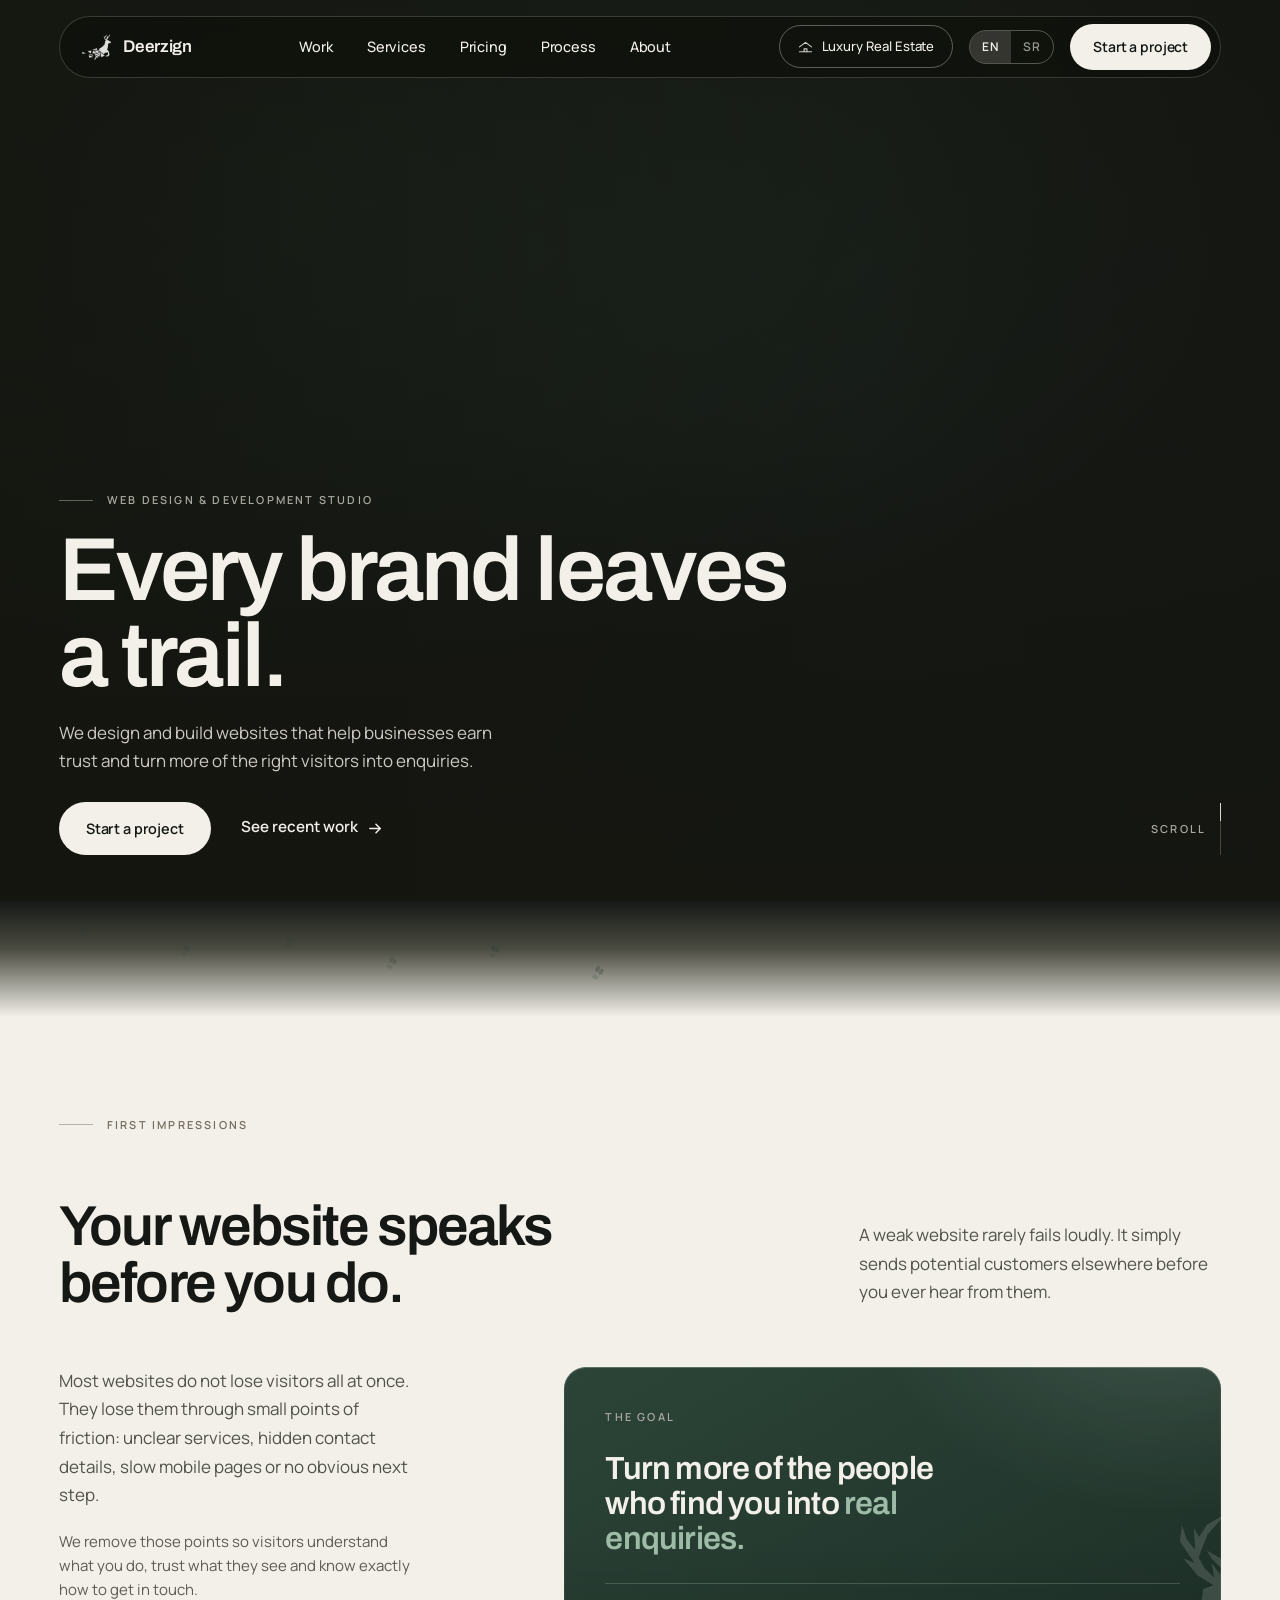
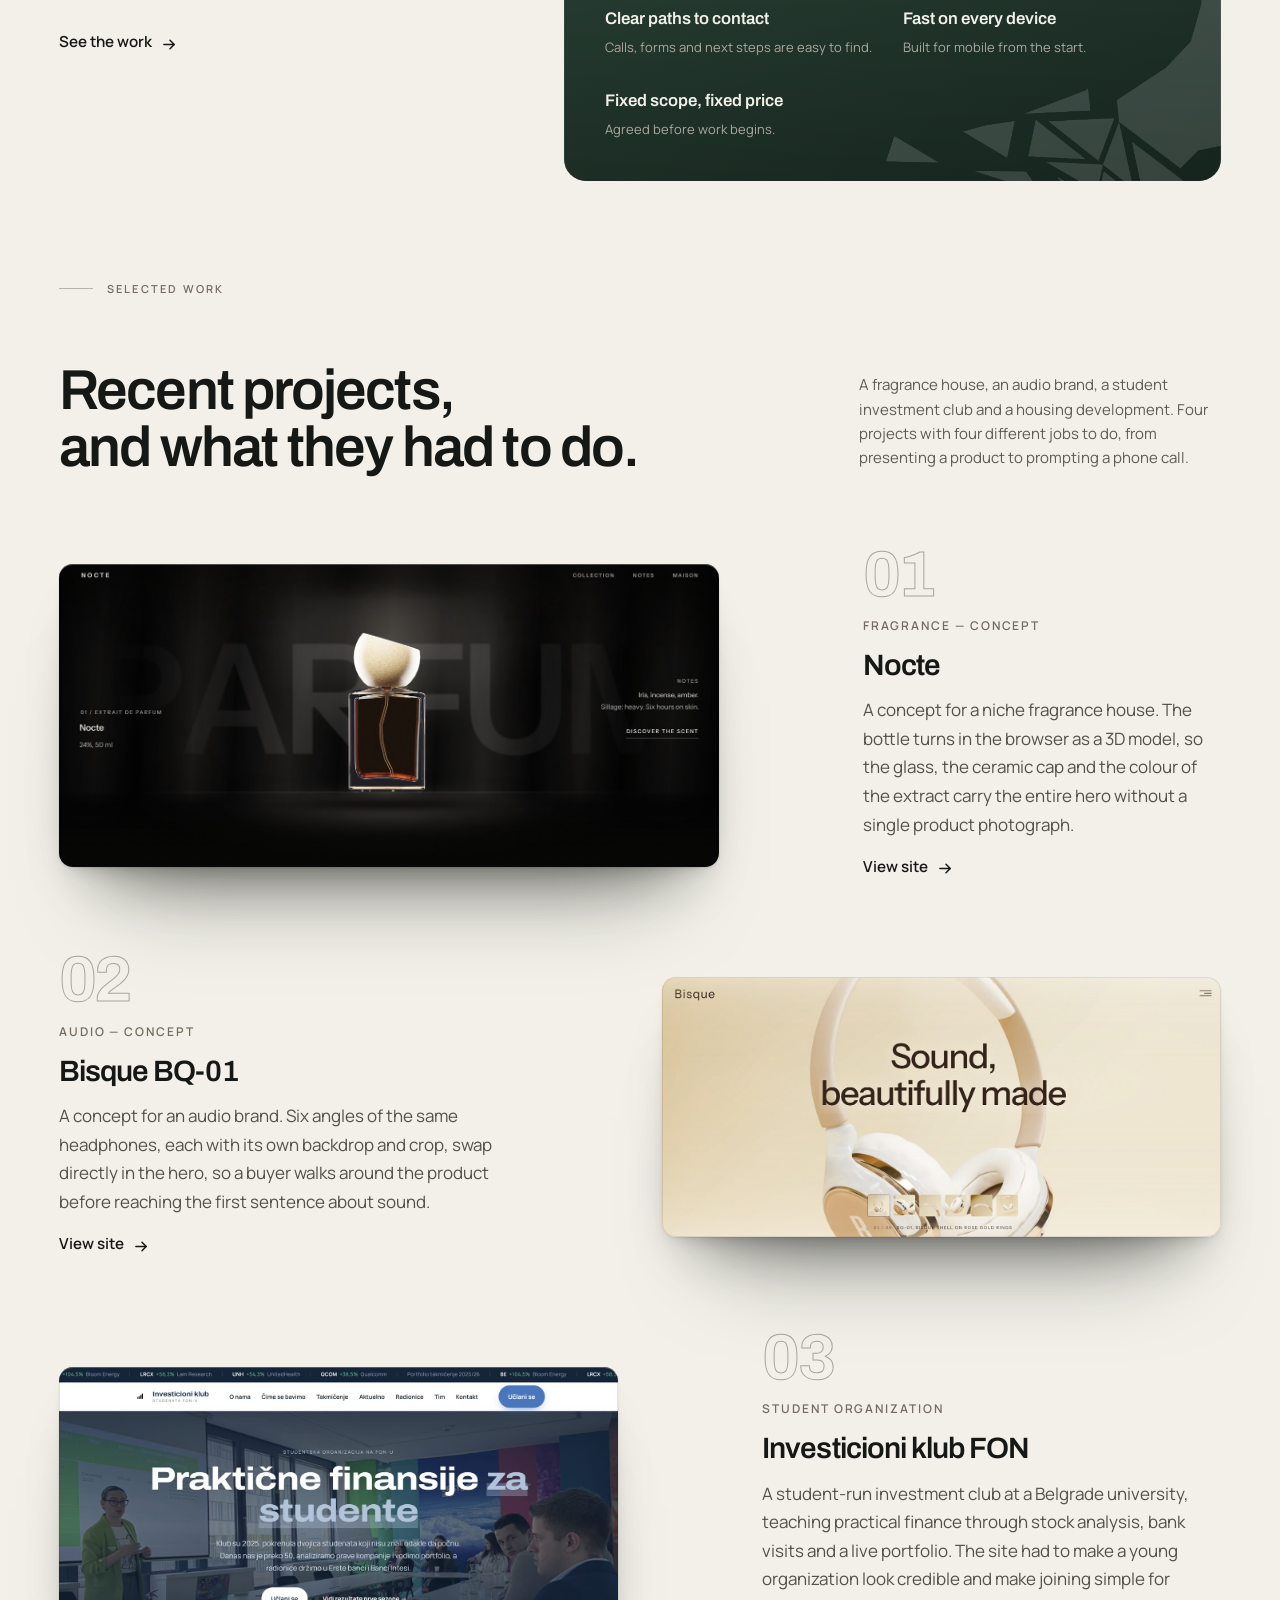
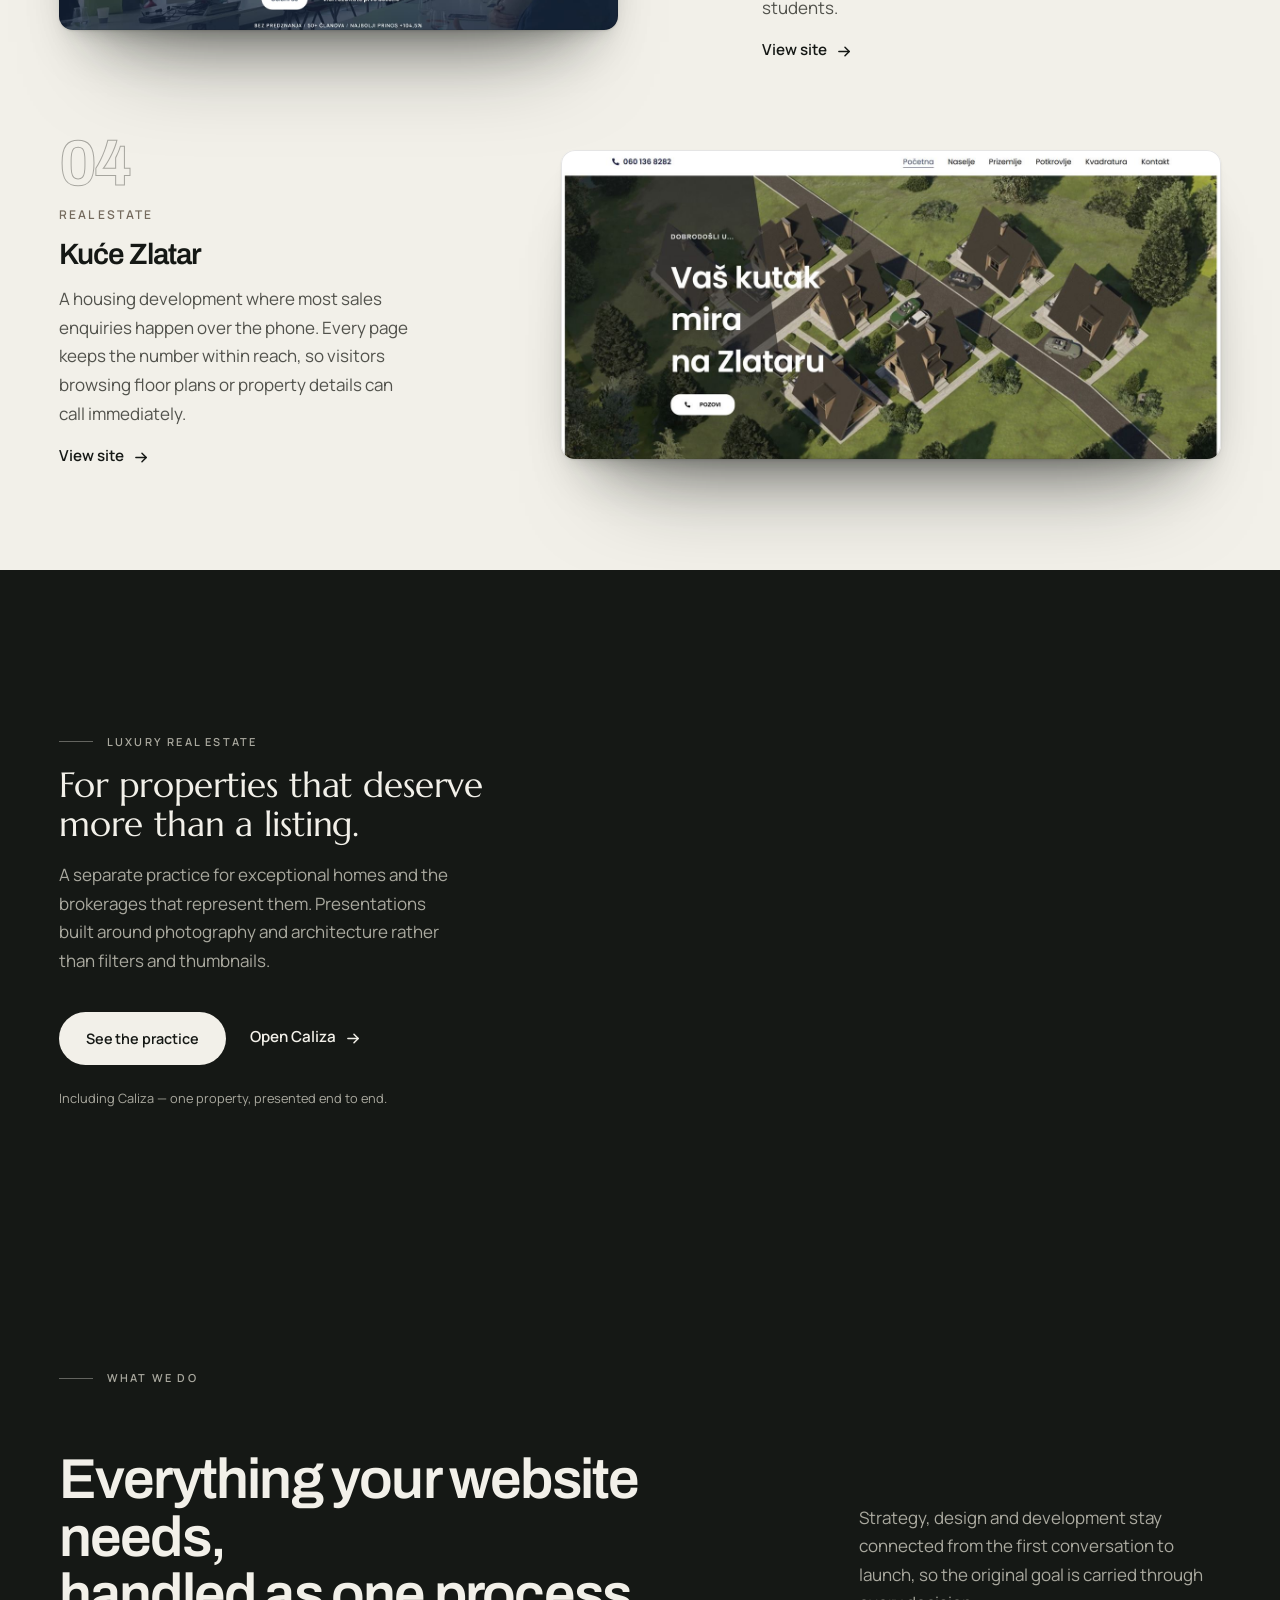
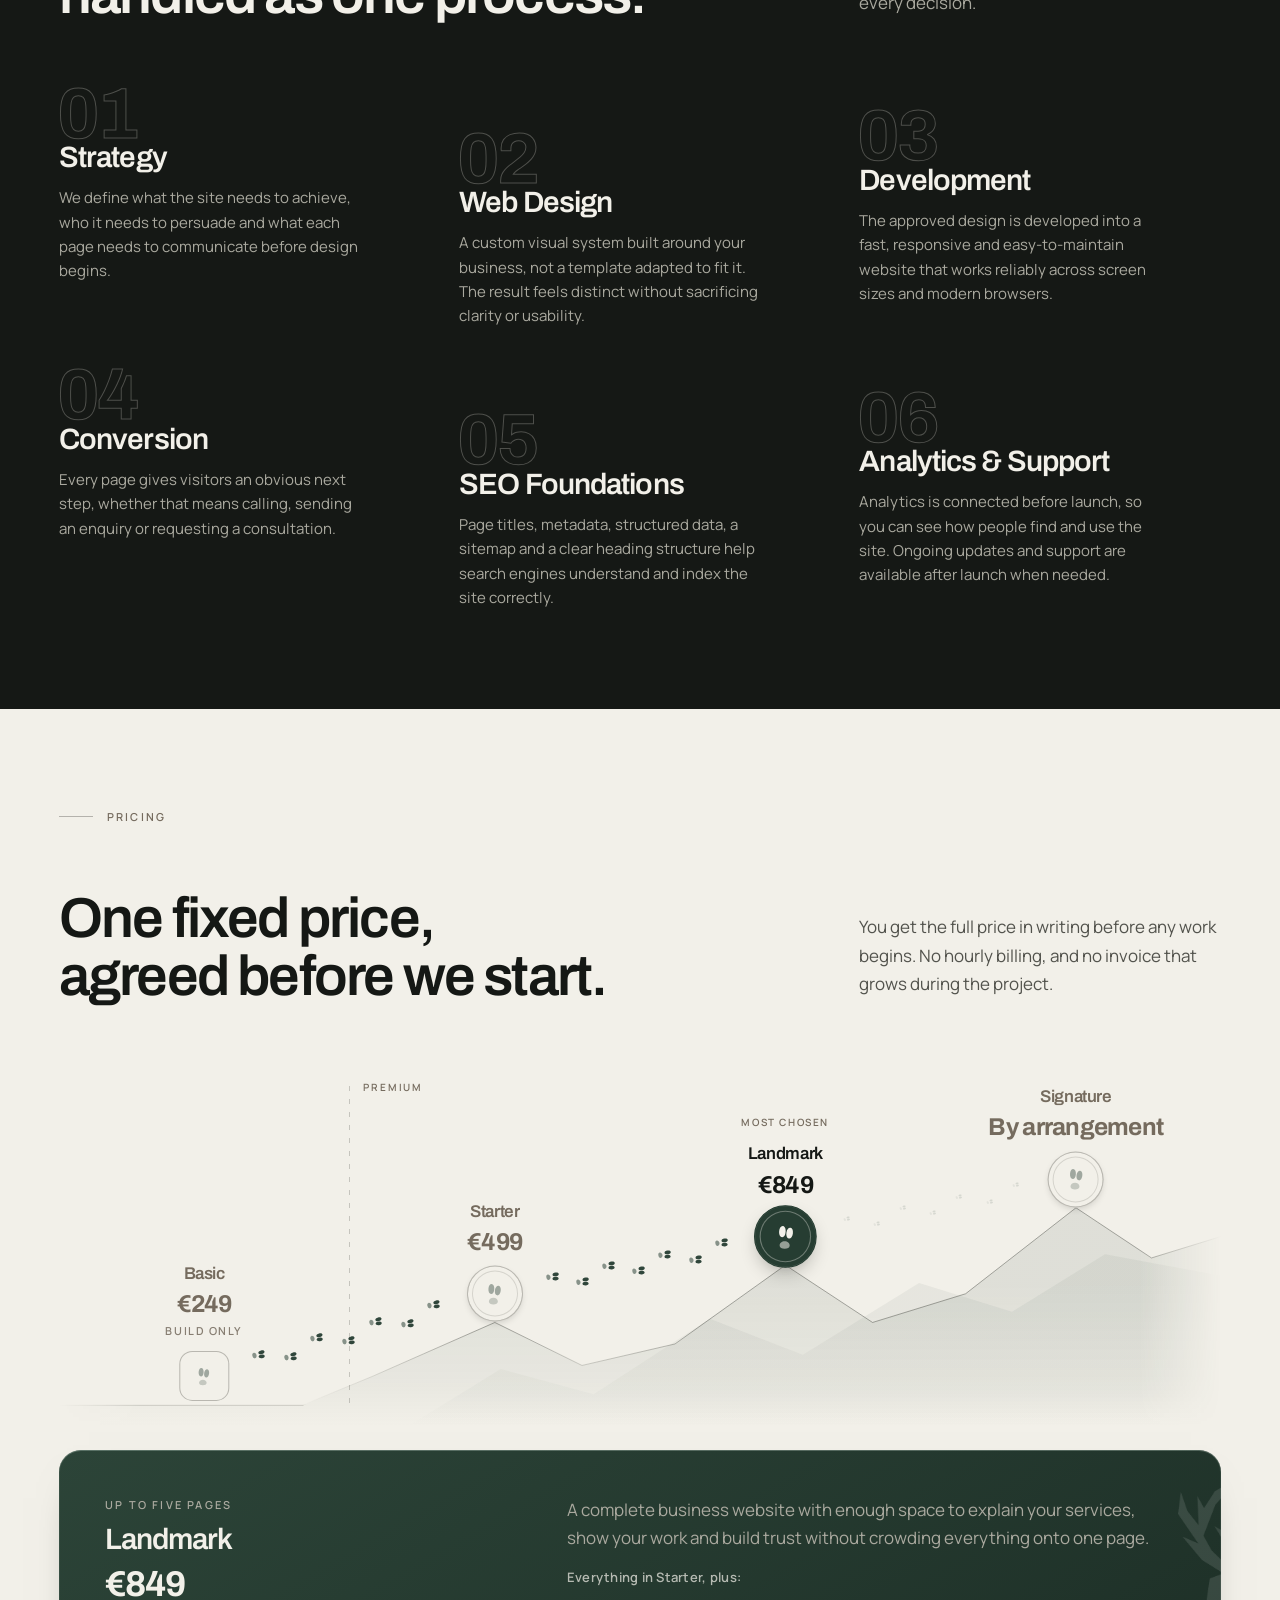
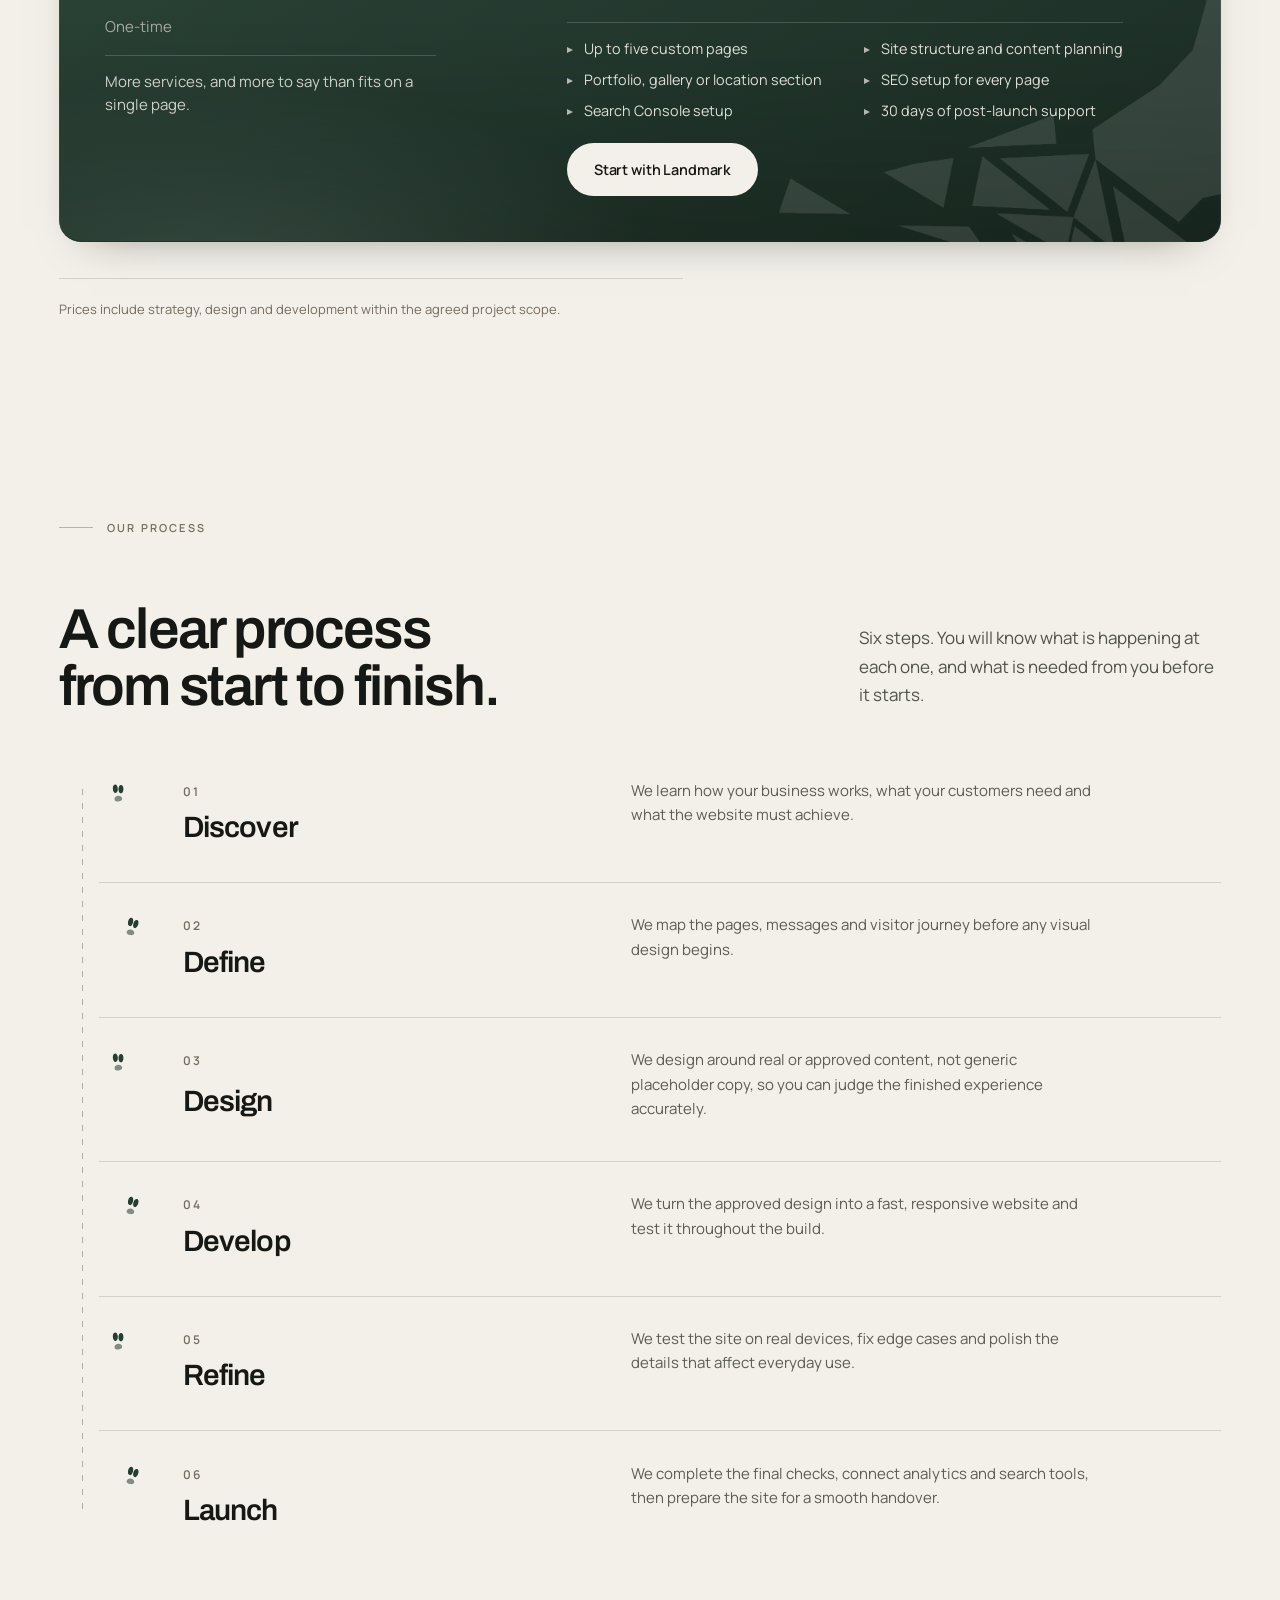
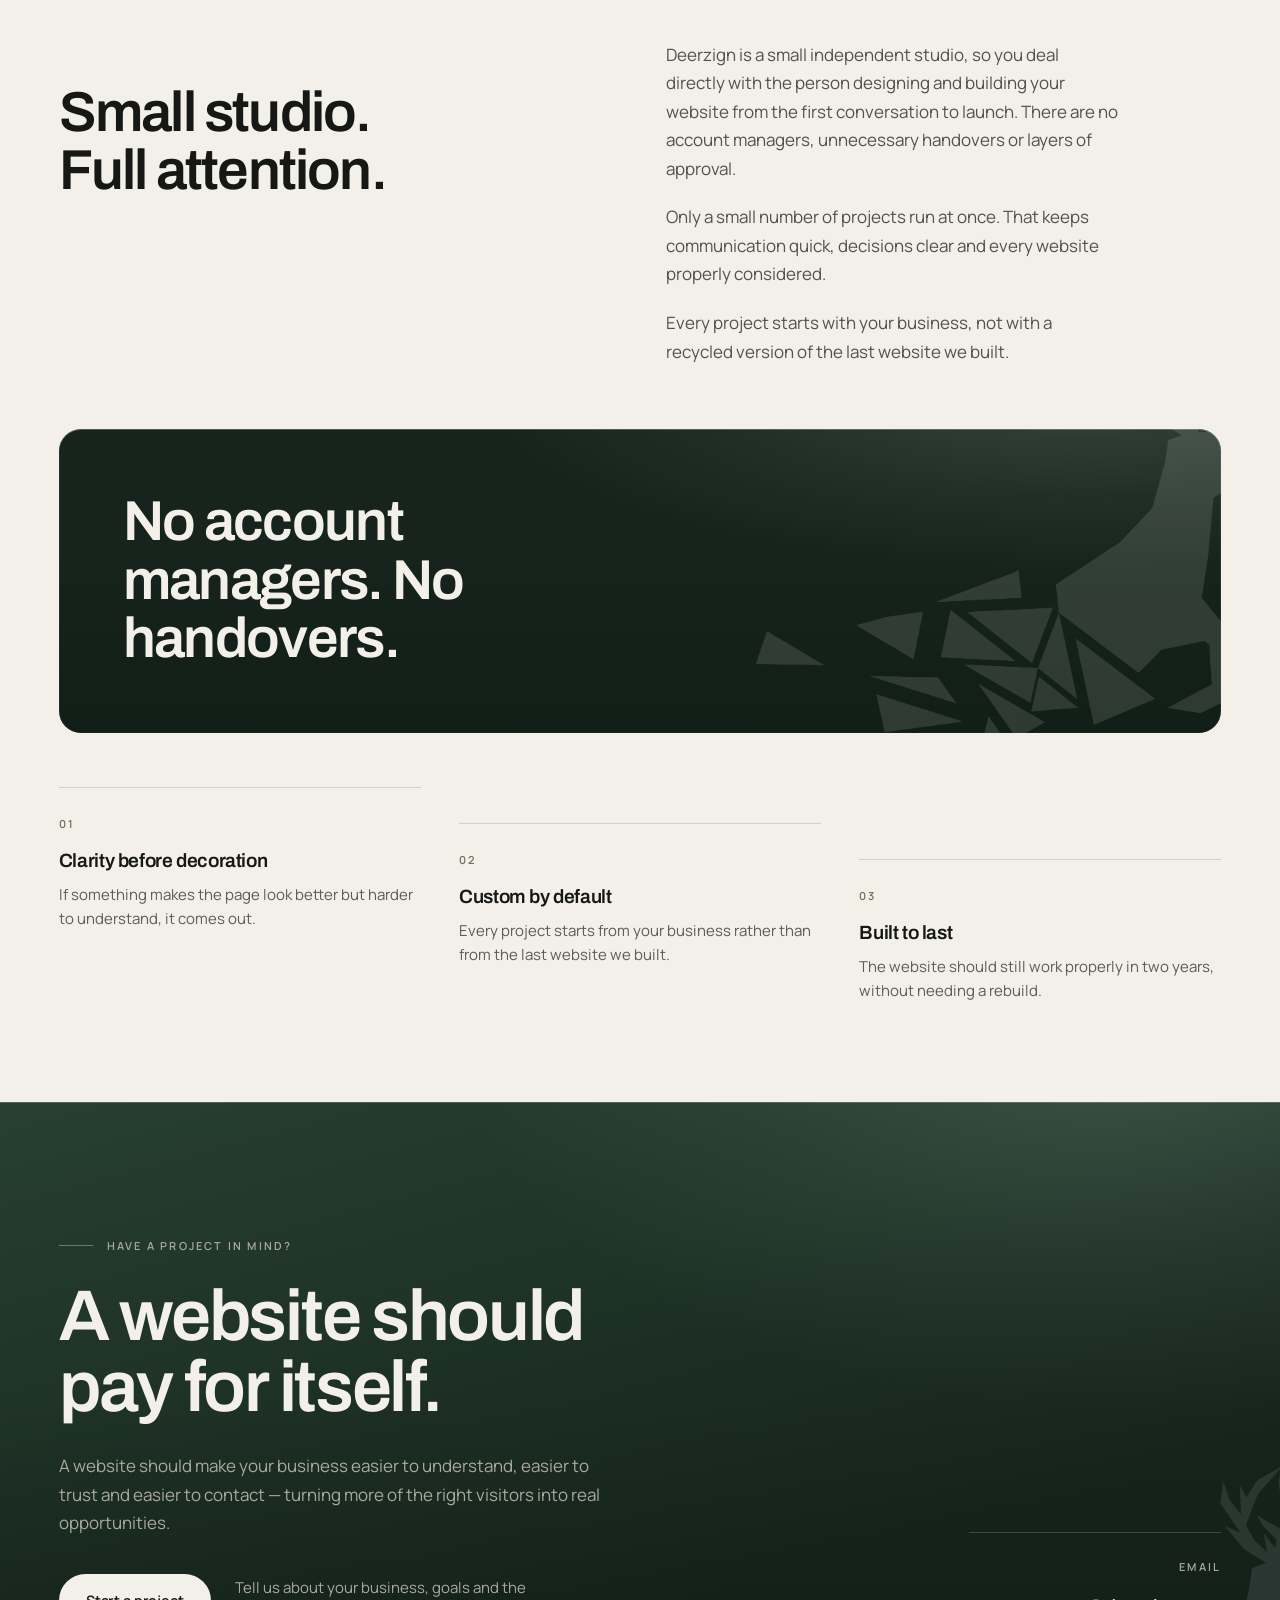
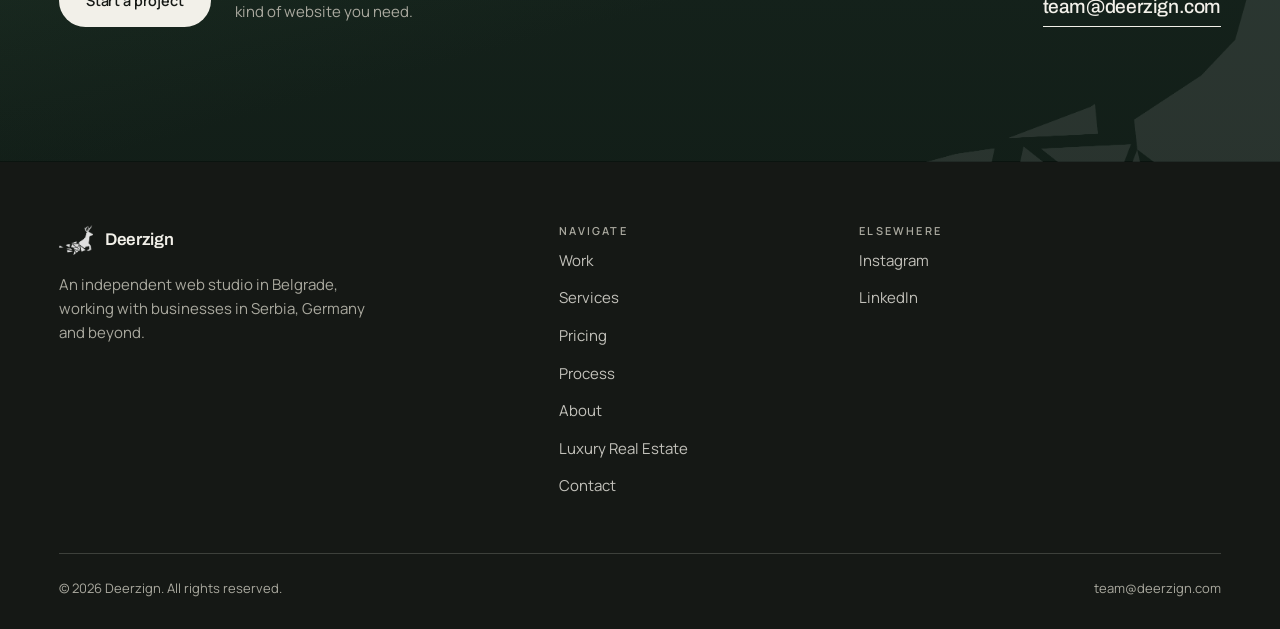
==== commit bd4498b1: "Add files via upload" ====
--- a/index.html
+++ b/index.html
@@ -29,7 +29,7 @@
 
 <link rel="preconnect" href="https://fonts.googleapis.com">
 <link rel="preconnect" href="https://fonts.gstatic.com" crossorigin>
-<link href="https://fonts.googleapis.com/css2?family=Archivo:wght@400;500;600;700&family=Manrope:wght@400;500;600;700&display=swap" rel="stylesheet">
+<link href="https://fonts.googleapis.com/css2?family=Archivo:wght@400;500;600;700&family=Manrope:wght@400;500;600;700&family=Marcellus&display=swap" rel="stylesheet">
 
 <script type="application/ld+json">
 {"@context":"https://schema.org","@type":["Organization","ProfessionalService"],"name":"Deerzign","url":"https://www.deerzign.com/","image":"https://www.deerzign.com/og-image.jpg","description":"Deerzign designs and builds custom websites that make a company look more professional and bring in more of the right enquiries. One fixed price, agreed before the work starts.","email":"mailto:team@deerzign.com","slogan":"Every brand leaves a trail.","priceRange":"€249+","knowsAbout":["Web design","Web development","Brand strategy","User experience design","Search engine optimization"],"makesOffer":[{"@type":"Offer","name":"Osnovni","price":"249","priceCurrency":"EUR","description":"One-page website, build only — up to five sections from your own text and photos, contact form, one revision round."},{"@type":"Offer","name":"Starter","price":"499","priceCurrency":"EUR","description":"One-page website with content structure and copywriting support, up to six sections, two revision rounds."},{"@type":"Offer","name":"Landmark","price":"849","priceCurrency":"EUR","description":"Multi-page business website, up to five pages, two revision rounds."},{"@type":"Offer","name":"Signature","description":"Six or more custom pages, editable content, integrations — quoted to scope, three revision rounds.","priceSpecification":{"@type":"PriceSpecification","priceCurrency":"EUR","description":"Quoted to scope"}}],"logo":"https://www.deerzign.com/deer.png","address":{"@type":"PostalAddress","addressLocality":"Belgrade","addressCountry":"RS"},"areaServed":["Serbia","Germany"],"contactPoint":{"@type":"ContactPoint","email":"team@deerzign.com","contactType":"customer service"}}
@@ -721,6 +721,51 @@
   *,*::before,*::after{animation-duration:.01ms!important;animation-iteration-count:1!important;animation-delay:0s!important;transition-duration:.01ms!important;transition-delay:0s!important}
   .rv{opacity:1;transform:none}
 }
+
+/* ---- luxury real estate: portal into the specialist practice ----
+   Deliberately unlike the other bands — a full-bleed split, and the only
+   place on this page that borrows the practice's own display face. */
+.lux{padding-block:0;background:var(--ink);color:var(--warm);overflow:hidden}
+.lux-in{display:grid;grid-template-columns:1.02fr 1fr;align-items:stretch;min-height:min(84vh,700px)}
+.lux-copy{
+  display:flex;flex-direction:column;justify-content:center;
+  padding-block:clamp(3.5rem,9vh,6.5rem);
+  padding-inline-end:clamp(2rem,4vw,4.5rem);
+  padding-inline-start:max(var(--pad),calc((100vw - 1480px) / 2 + var(--pad)));
+}
+.lux-h{
+  font-family:"Marcellus",Georgia,"Times New Roman",serif;font-weight:400;
+  font-size:clamp(1.65rem,2.7vw,2.45rem);line-height:1.14;letter-spacing:-.004em;
+  margin:.95rem 0 0;text-wrap:balance;
+}
+.lux-copy .lead{margin-top:1.05rem;max-width:40ch}
+.lux-acts{margin-top:clamp(1.5rem,3vw,2.3rem);display:flex;flex-wrap:wrap;gap:14px 24px;align-items:center}
+.lux-note{font-size:.8rem;color:var(--text-dim);margin:1.4rem 0 0}
+.lux-media{position:relative;overflow:hidden}
+.lux-media img{width:100%;height:100%;object-fit:cover;transform:scale(1.07);transition:transform 1.9s var(--ease)}
+.lux-media.is-in img{transform:scale(1)}
+.lux-media::after{content:"";position:absolute;inset:0;background:linear-gradient(90deg,rgba(21,24,21,.55),rgba(21,24,21,0) 32%)}
+@media (max-width:900px){
+  .lux-in{grid-template-columns:1fr}
+  .lux-media{order:-1;aspect-ratio:16/10}
+  .lux-media::after{background:linear-gradient(to top,rgba(21,24,21,.5),rgba(21,24,21,0) 46%)}
+  .lux-copy{padding-inline:var(--pad);padding-block:clamp(2.6rem,7vh,4rem)}
+}
+
+/* ---- nav button through to the practice ---- */
+.nav-lux{
+  display:inline-flex;align-items:center;gap:9px;white-space:nowrap;text-decoration:none;
+  font-size:.82rem;font-weight:500;letter-spacing:-.005em;
+  padding:10px 18px;border-radius:999px;
+  border:1px solid rgba(244,241,233,.34);color:var(--warm);
+  transition:background .45s var(--ease),color .45s var(--ease),border-color .45s var(--ease);
+}
+.nav-lux-i{flex:none;opacity:.85;transition:opacity .45s var(--ease)}
+.nav-lux:hover .nav-lux-i{opacity:1}
+.nav-lux:hover{background:var(--warm);color:var(--ink);border-color:var(--warm)}
+.nav.scrolled .nav-lux{border-color:rgba(20,21,15,.26);color:var(--ink)}
+.nav.scrolled .nav-lux:hover{background:var(--ink);color:var(--warm);border-color:var(--ink)}
+@media (max-width:1120px){.nav-lux{display:none}}
 </style>
 
 <!-- Meta Pixel Code -->
@@ -761,6 +806,7 @@
     </nav>
 
     <div class="nav-actions">
+      <a class="nav-lux" href="luxury-real-estate.html" aria-label="Luxury Real Estate"><svg class="nav-lux-i" width="15" height="15" viewBox="0 0 16 16" fill="none" stroke="currentColor" stroke-width="1.2" stroke-linecap="round" stroke-linejoin="round" aria-hidden="true"><path d="M1.6 8.4 8 3.6l6.4 4.8"/><path d="M1.6 13.6h12.8"/><path d="M6.5 13.6v-3.1h3v3.1"/></svg><span data-sr="Luksuzne nekretnine" data-en="Luxury Real Estate">Luxury Real Estate</span></a>
       <div class="lang-switch" role="group" aria-label="Jezik / Language">
         <button type="button" data-lang="en" aria-pressed="true">EN</button>
         <button type="button" data-lang="sr" aria-pressed="false">SR</button>
@@ -782,6 +828,7 @@
     <a class="sheet-link" href="#services" data-sr="Usluge" data-en="Services">Services</a>
     <a class="sheet-link" href="#pricing" data-sr="Cene" data-en="Pricing">Pricing</a>
     <a class="sheet-link" href="#process" data-sr="Proces" data-en="Process">Process</a>
+    <a class="sheet-link" href="luxury-real-estate.html" data-sr="Luksuzne nekretnine" data-en="Luxury Real Estate">Luxury Real Estate</a>
     <a class="sheet-link" href="#about" data-sr="O nama" data-en="About">About</a>
   </nav>
   <div class="sheet-foot">
@@ -965,6 +1012,32 @@
         </a>
       </div>
     </article>
+  </div>
+</section>
+
+
+<!-- ============================ LUXURY REAL ESTATE ============================ -->
+<section class="band lux on-dark" id="luxury">
+  <div class="lux-in">
+    <div class="lux-copy">
+      <div class="tag rv"><span class="eyebrow" data-sr="Luksuzne nekretnine" data-en="Luxury real estate">Luxury real estate</span></div>
+      <h2 class="lux-h rv" data-sr="Za nekretnine koje zaslužuju više od oglasa."
+        data-en="For properties that deserve more than a listing.">For properties that deserve more than a listing.</h2>
+      <p class="lead rv" data-sr="Zasebna linija za izuzetne nekretnine i agencije koje ih zastupaju. Prezentacije građene oko fotografije i arhitekture, umesto oko filtera i sličica."
+        data-en="A separate practice for exceptional homes and the brokerages that represent them. Presentations built around photography and architecture rather than filters and thumbnails.">A separate practice for exceptional homes and the brokerages that represent them. Presentations built around photography and architecture rather than filters and thumbnails.</p>
+      <div class="lux-acts rv">
+        <a class="btn btn-light" href="luxury-real-estate.html" data-sr="Pogledajte ponudu" data-en="See the practice">See the practice</a>
+        <a class="arrow-link" href="caliza.html"><span class="ln" data-sr="Otvorite Calizu" data-en="Open Caliza">Open Caliza</span>
+          <svg width="15" height="15" viewBox="0 0 16 16" fill="none" stroke="currentColor" stroke-width="1.6" stroke-linecap="round" stroke-linejoin="round"><path d="M2 8h11"/><path d="m8.5 3.5 4.5 4.5-4.5 4.5"/></svg>
+        </a>
+      </div>
+      <p class="lux-note rv" data-sr="Uključuje Calizu — kompletnu prezentaciju jedne nekretnine, izgrađenu od početka do kraja."
+        data-en="Including Caliza — one property, presented end to end.">Including Caliza — one property, presented end to end.</p>
+    </div>
+    <figure class="lux-media rv" style="margin:0">
+      <img src="lre/court-hero.webp" width="1800" height="1200" loading="lazy" decoding="async"
+           alt="A modern limestone residence with a reflecting pool held between two glazed wings.">
+    </figure>
   </div>
 </section>
 
@@ -1306,6 +1379,7 @@
           <li><a href="#pricing" data-sr="Cene" data-en="Pricing">Pricing</a></li>
           <li><a href="#process" data-sr="Proces" data-en="Process">Process</a></li>
           <li><a href="#about" data-sr="O nama" data-en="About">About</a></li>
+          <li><a href="luxury-real-estate.html" data-sr="Luksuzne nekretnine" data-en="Luxury Real Estate">Luxury Real Estate</a></li>
           <li><a href="#contact" data-sr="Kontakt" data-en="Contact">Contact</a></li>
         </ul>
       </nav>
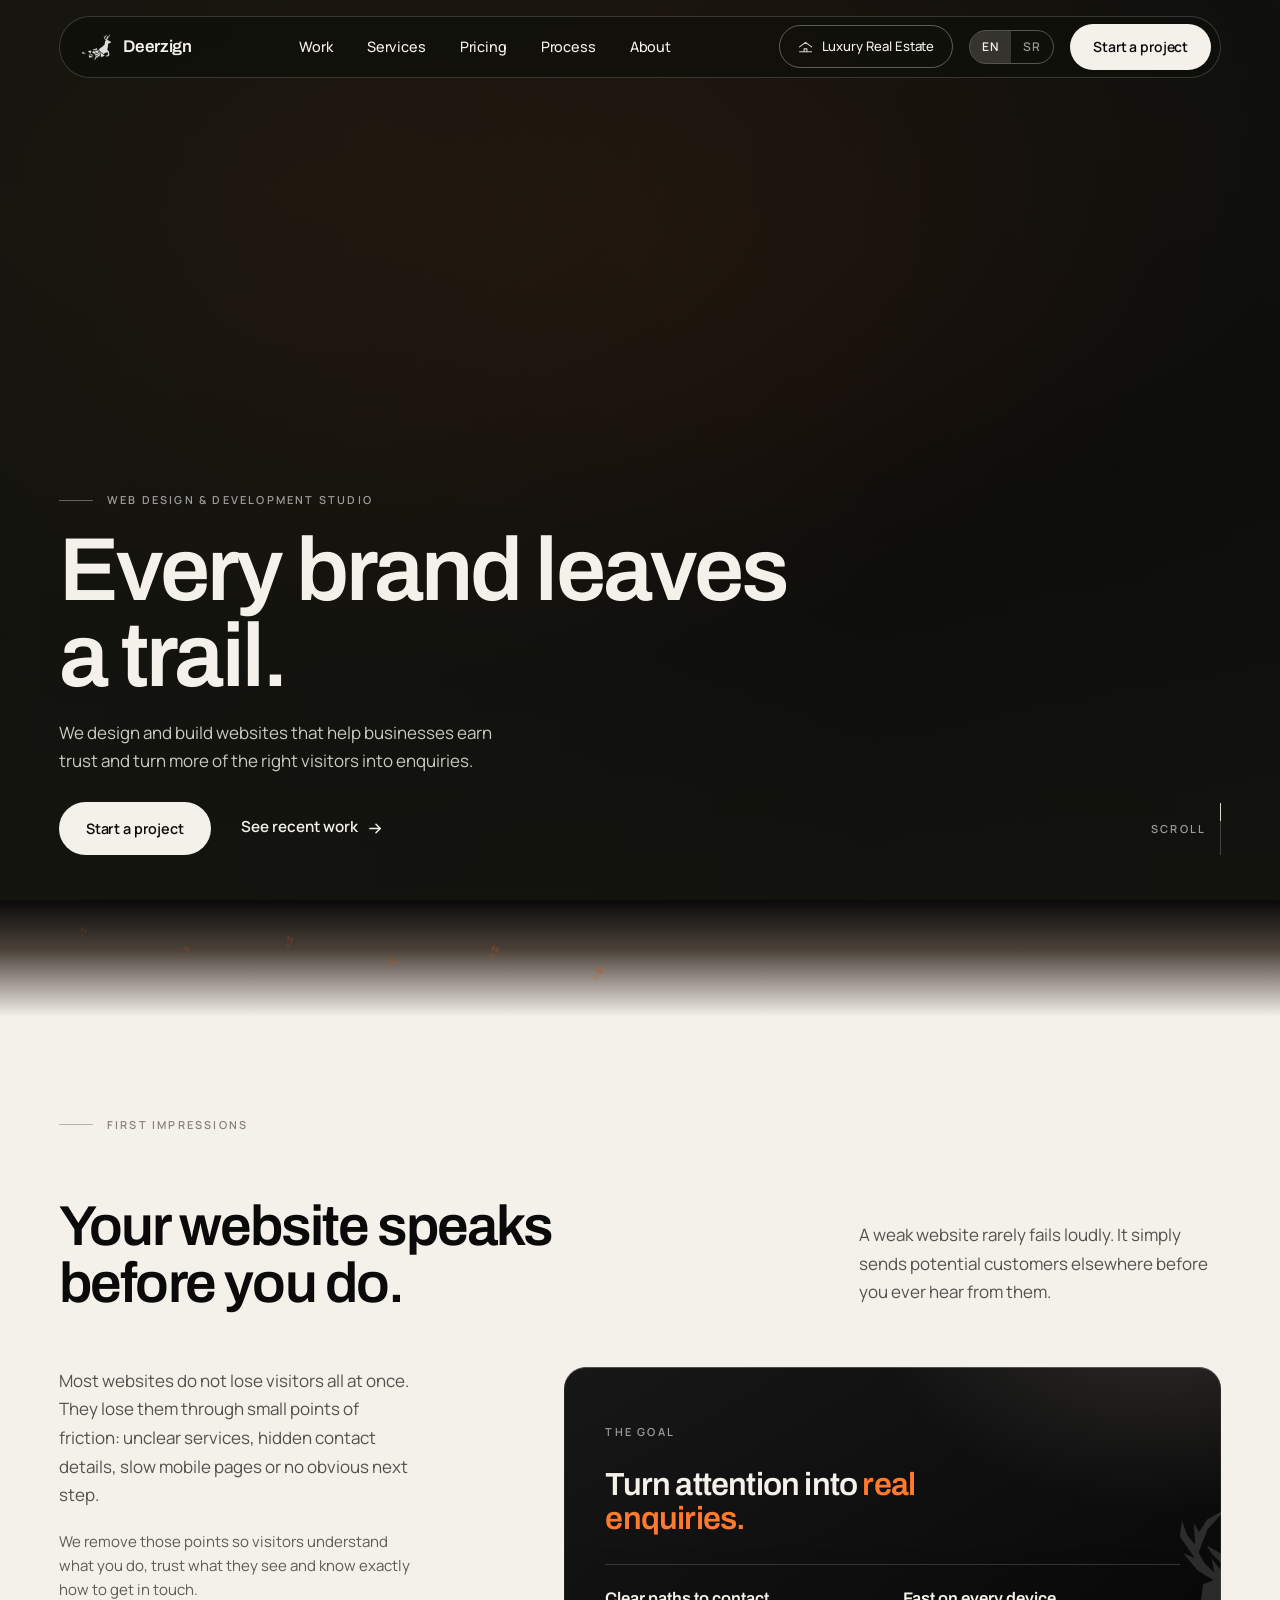
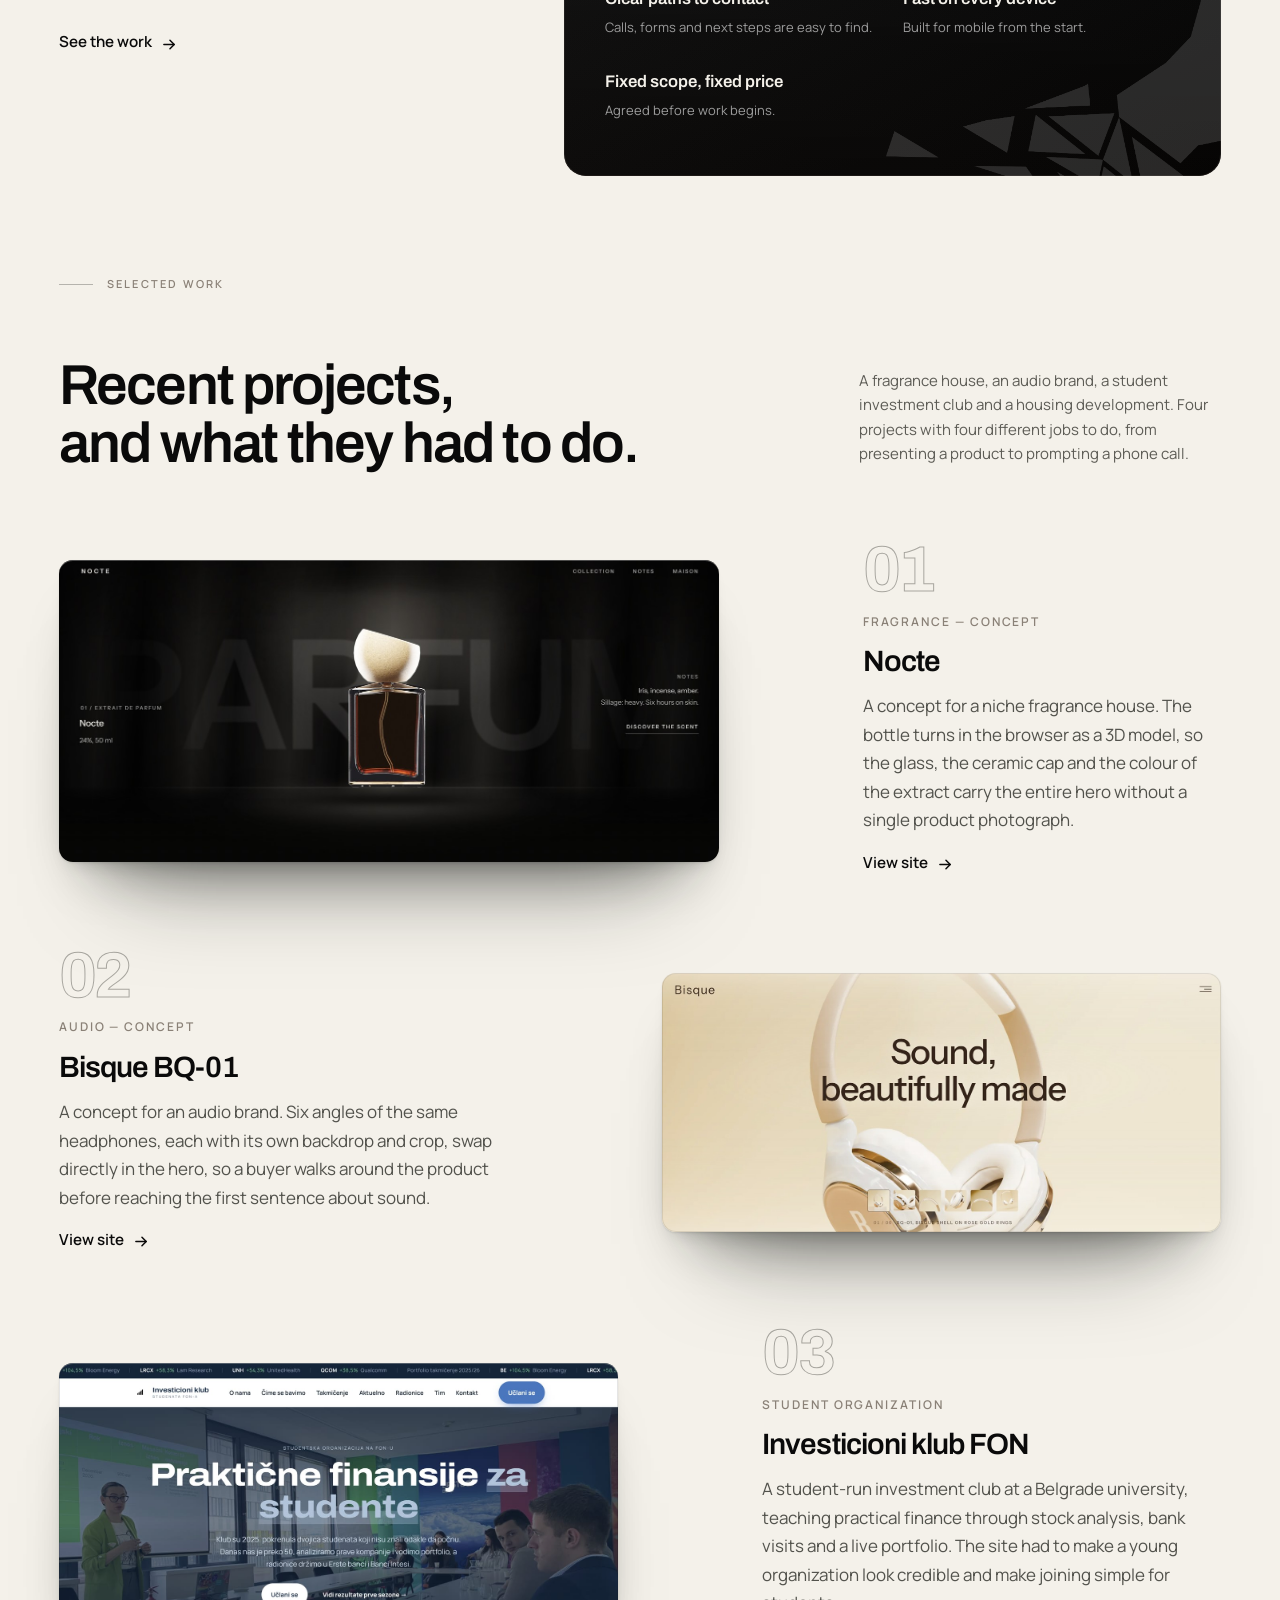
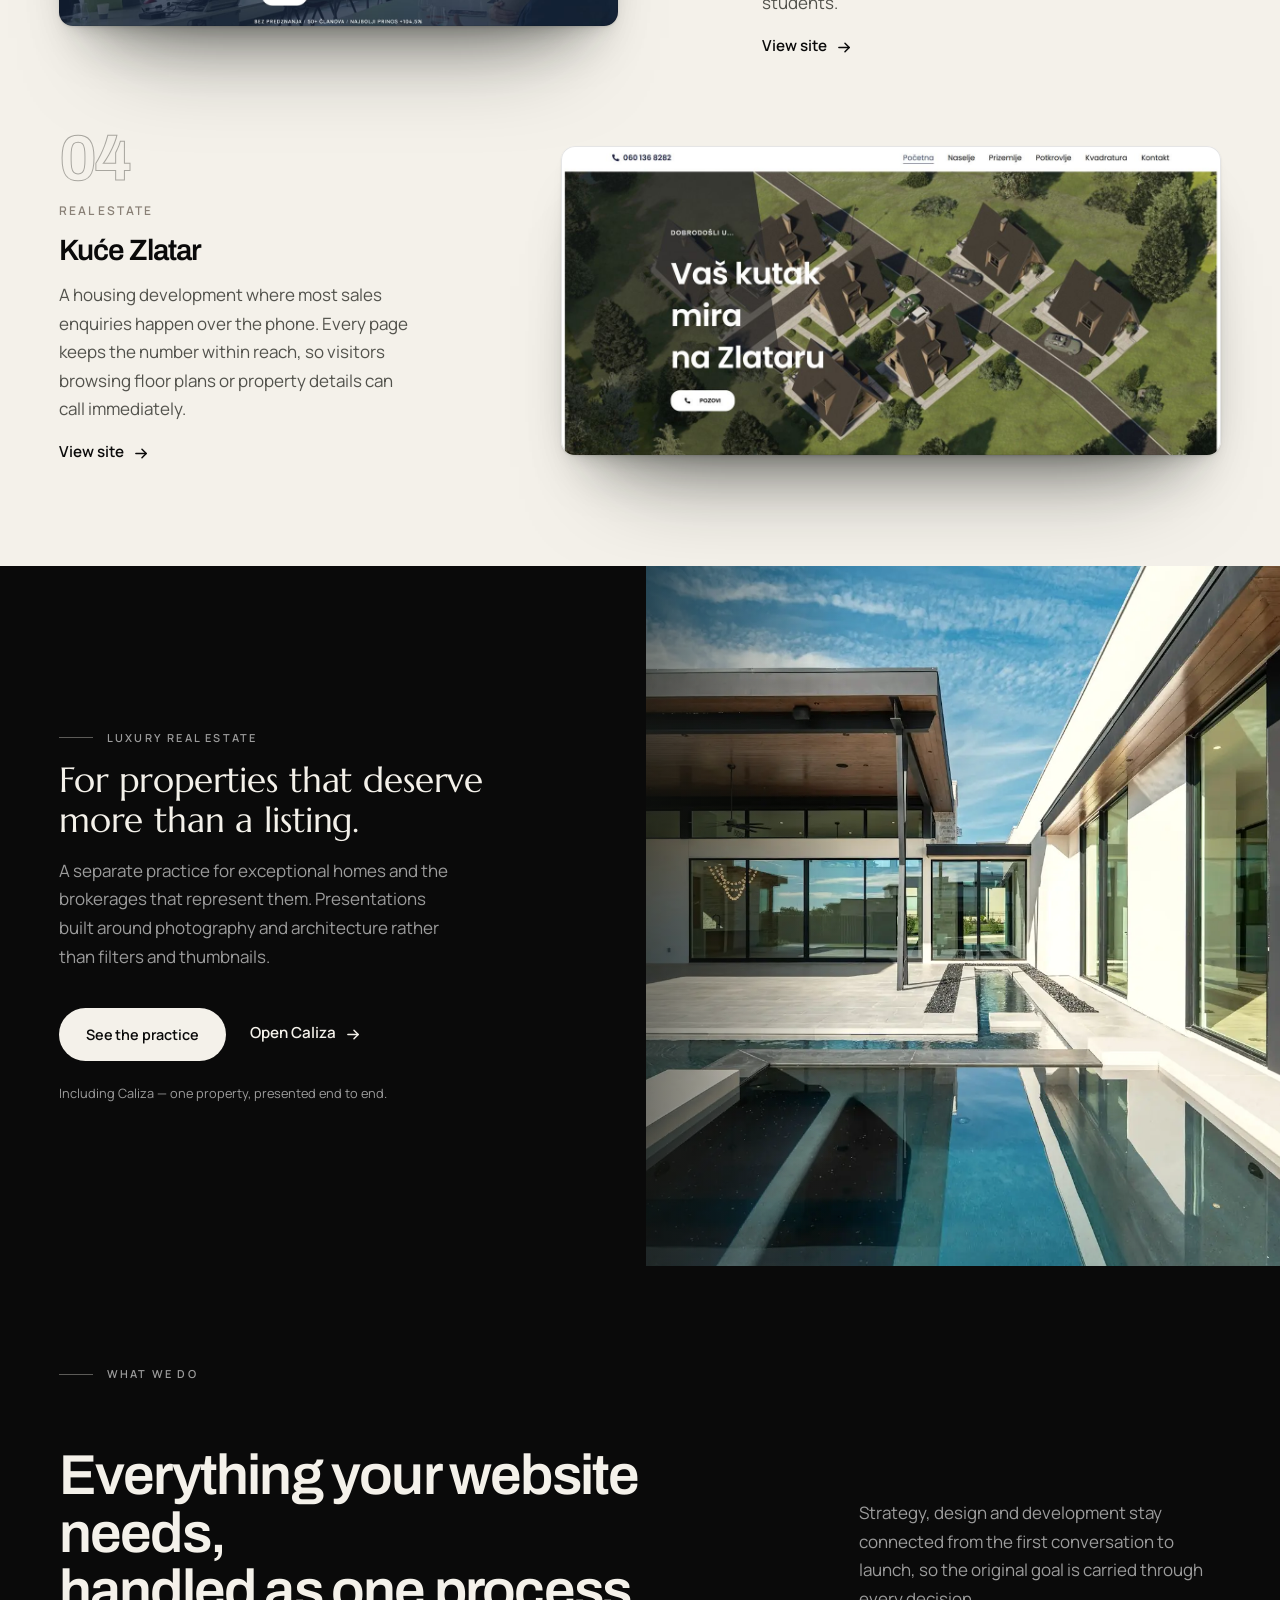
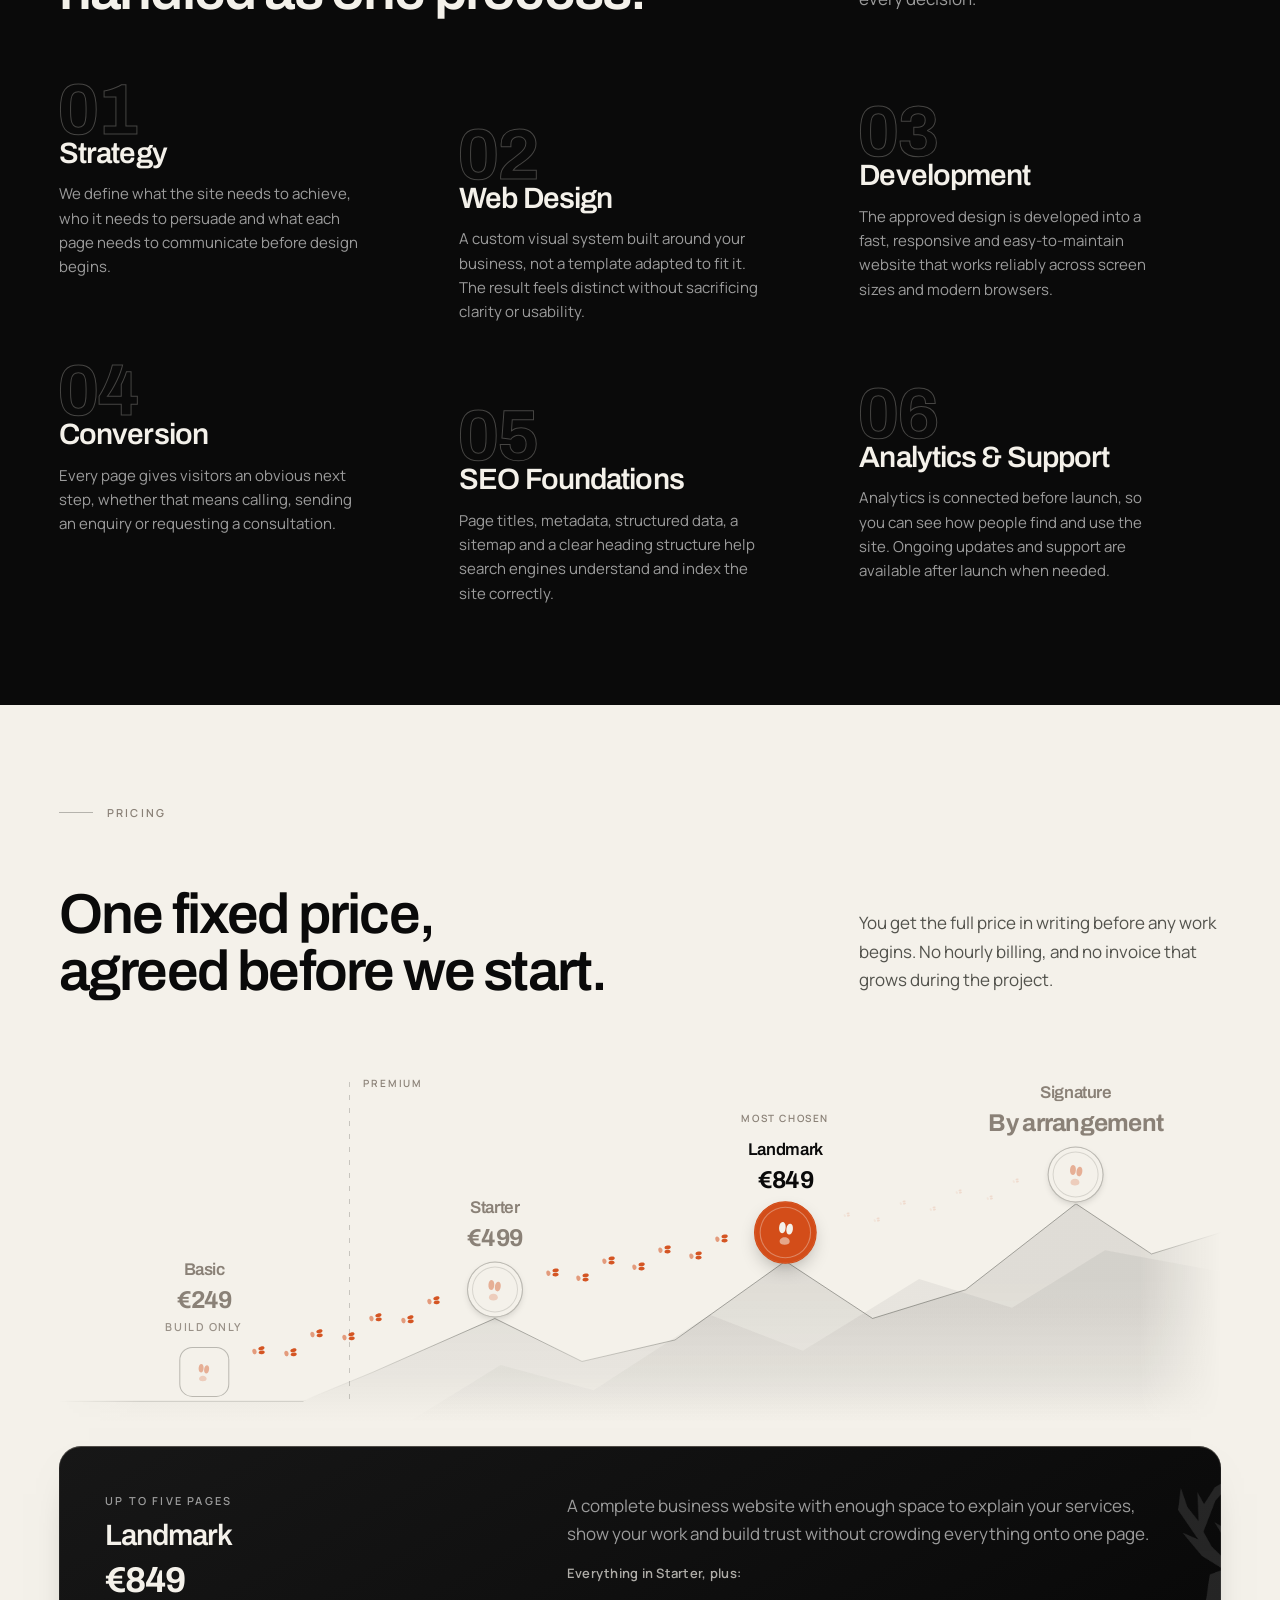
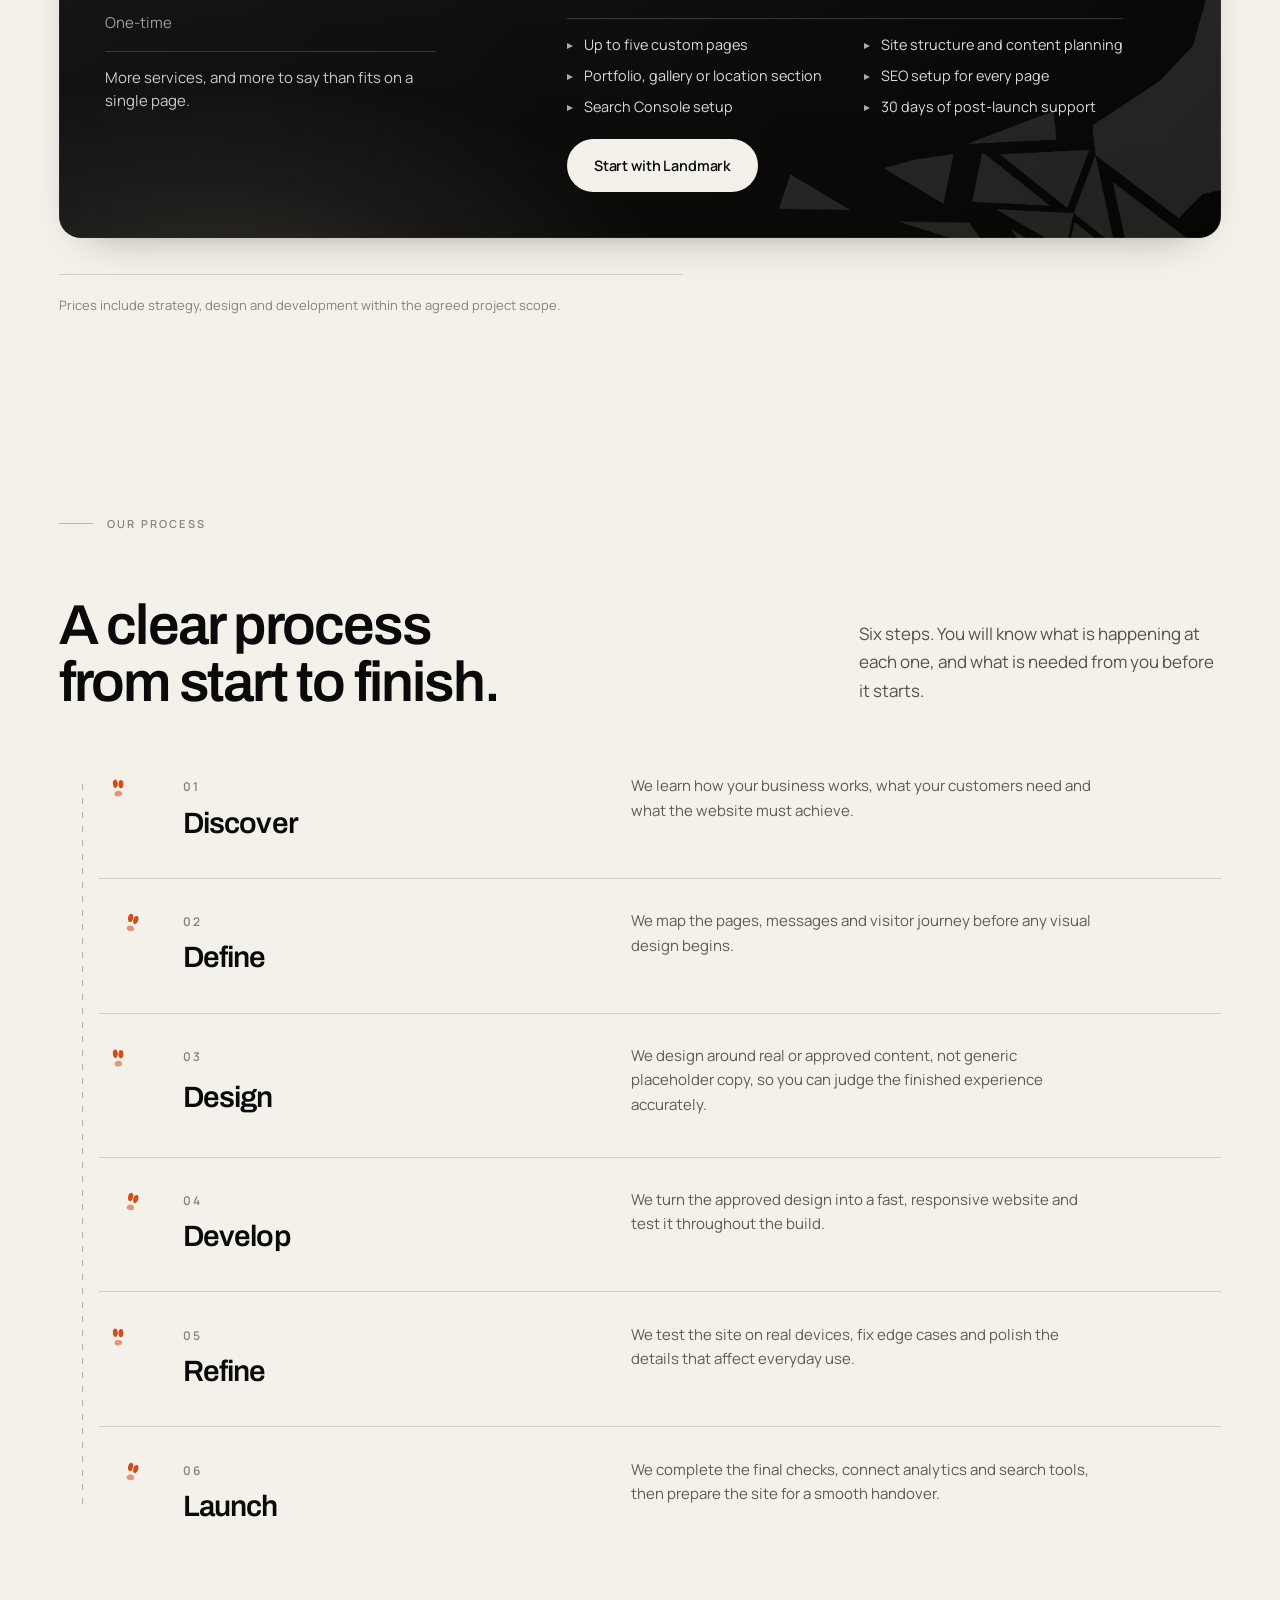
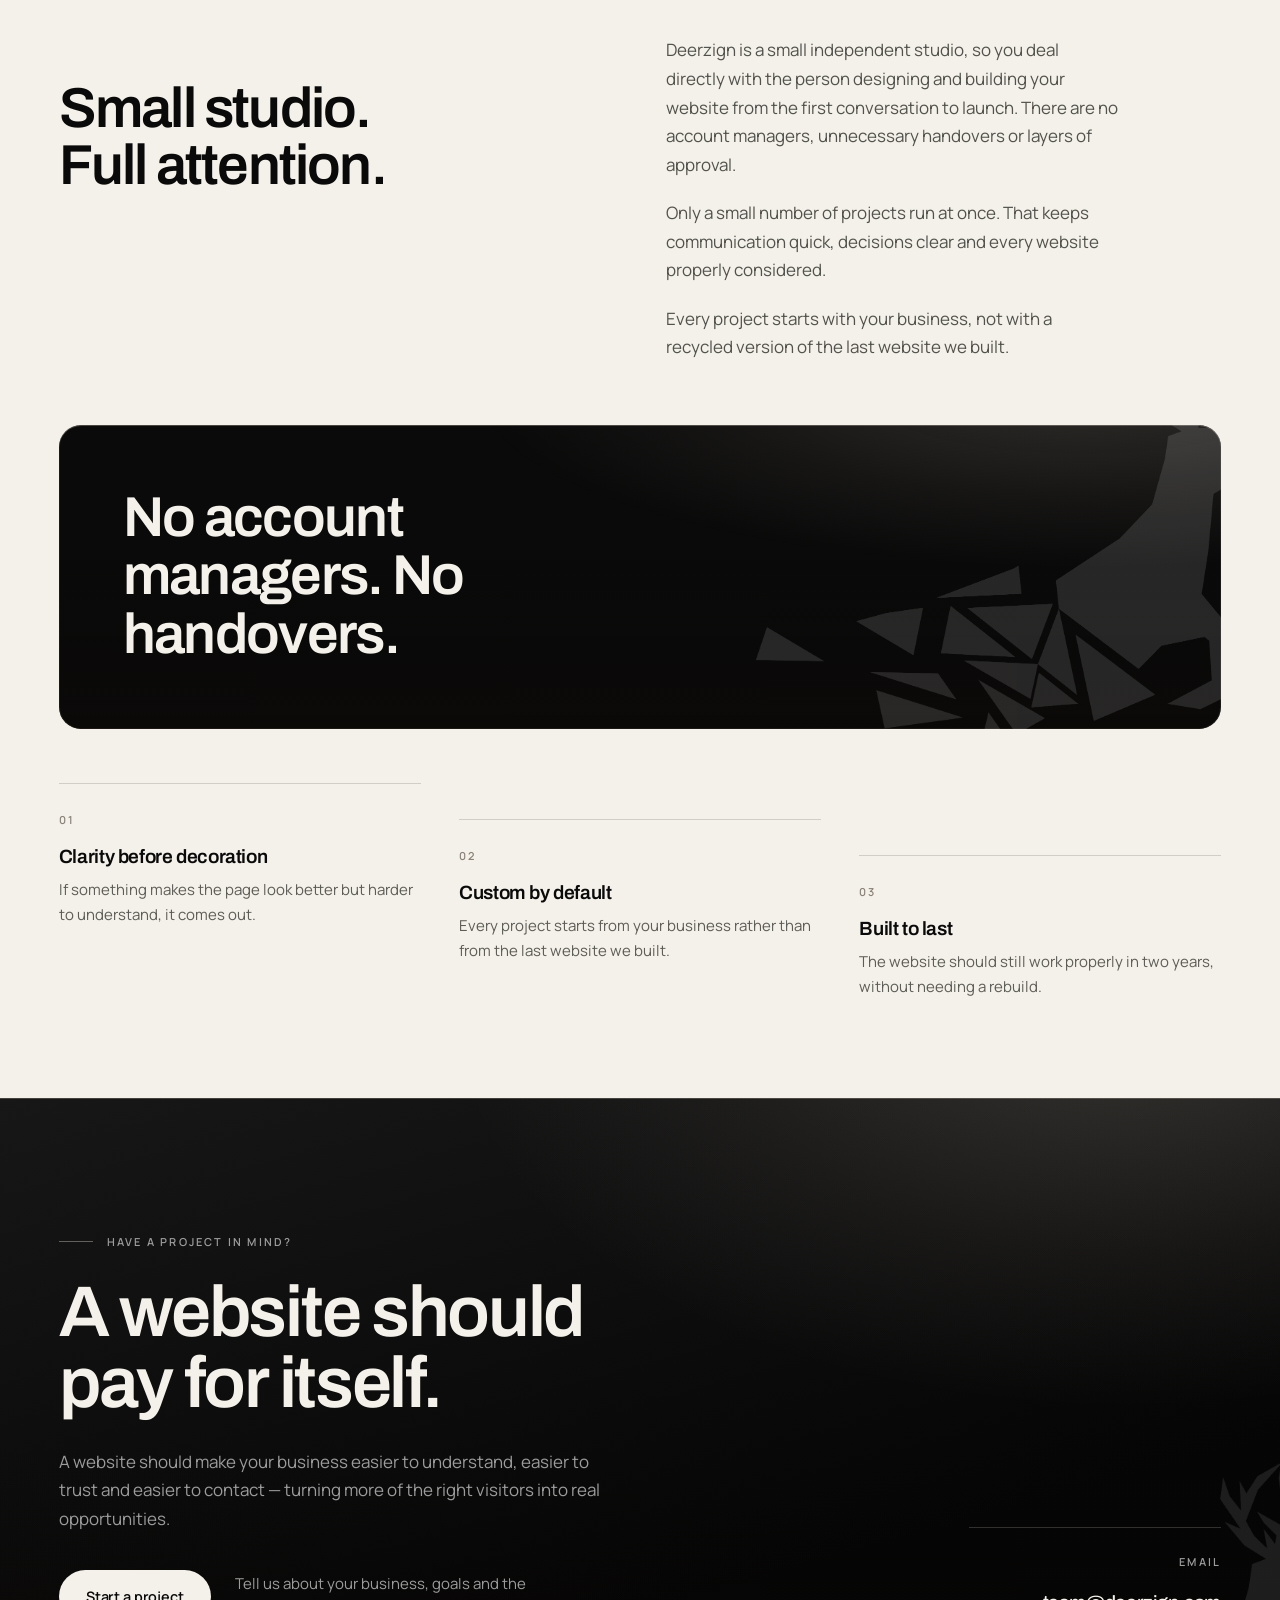
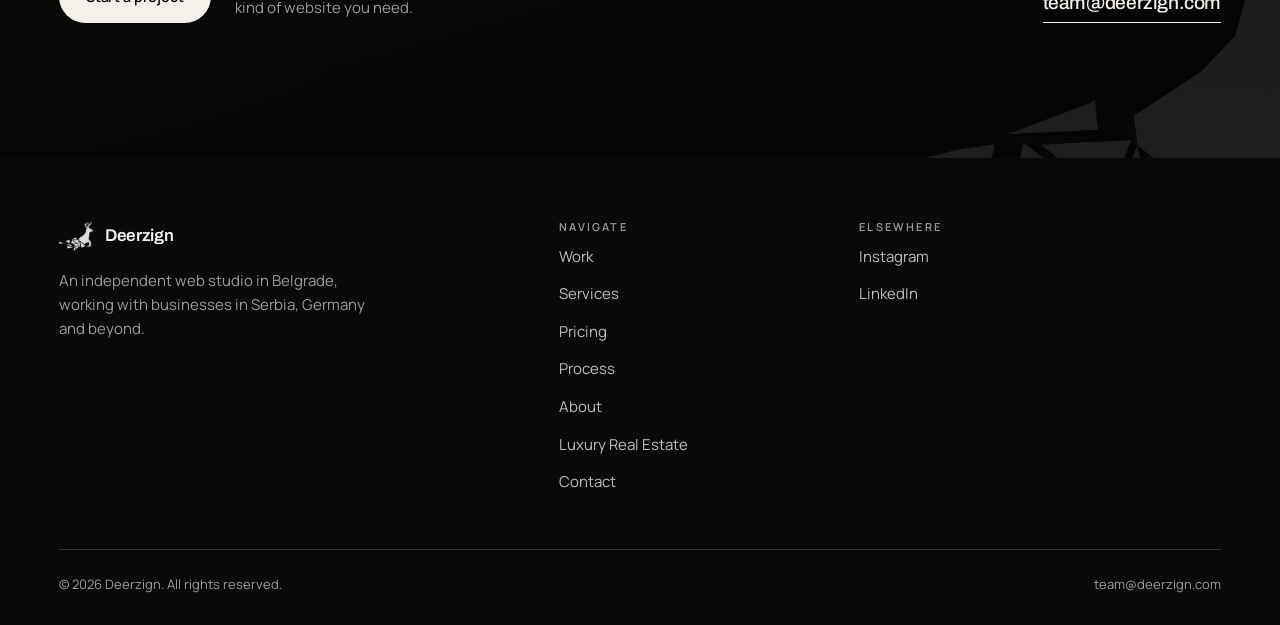
==== commit faa60cf5: "Add files via upload" ====
--- a/index.html
+++ b/index.html
@@ -40,15 +40,20 @@
    TOKENS
    ============================================================ */
 :root{
-  --warm:#F2F0E9;
-  --warm-2:#ECE7DA;
-  --ink:#151815;
-  --ink-2:#1B1E1B;
-  --forest:#263D32;
-  --forest-deep:#16241D;
-  --brown:#756B5E;
-  --text-dim:#AAA99F;
-  --line:rgba(20,21,15,.14);
+  --warm:#F4F1EA;
+  --warm-2:#E9E4D8;
+  --ink:#0A0A0A;
+  --ink-2:#131313;
+  /* the ember reads at two strengths: #D34D19 holds up on the warm paper,
+     but on near-black it collapses to 4.6:1 and goes muddy. Dark bands lift
+     it to #FF7A2E (7.6:1) via the .on-dark override below, so one variable
+     name keeps working in both places. */
+  --forest:#D34D19;
+  --ember-lit:#FF7A2E;
+  --forest-deep:#0A0A0A;
+  --brown:#8A8177;
+  --text-dim:#7C766D;
+  --line:rgba(10,10,10,.15);
   --line-lt:rgba(242,240,233,.18);
 
   --display:"Archivo",system-ui,-apple-system,"Segoe UI",sans-serif;
@@ -79,8 +84,9 @@
 h1,h2,h3,h4{font-family:var(--display);font-weight:600;margin:0;letter-spacing:-.032em;line-height:1}
 p{margin:0}
 ul{margin:0;padding:0;list-style:none}
-::selection{background:var(--forest);color:var(--warm)}
+::selection{background:var(--forest);color:var(--ink)}
 :focus-visible{outline:2px solid var(--forest);outline-offset:4px;border-radius:2px}
+.on-dark{--forest:var(--ember-lit)}
 .on-dark :focus-visible{outline-color:var(--warm)}
 [id]{scroll-margin-top:calc(var(--nav-h) + var(--nav-top) + 20px)}
 
@@ -104,9 +110,9 @@
   border:1px solid transparent;white-space:nowrap;
 }
 .btn-light{background:var(--warm);color:var(--ink)}
-.btn-light:hover{background:var(--forest);color:var(--warm)}
+.btn-light:hover{background:var(--forest);color:var(--ink)}
 .btn-dark{background:var(--ink);color:var(--warm)}
-.btn-dark:hover{background:var(--forest)}
+.btn-dark:hover{background:var(--forest);color:var(--ink)}
 .btn-ghost{border-color:rgba(244,241,233,.4);color:var(--warm)}
 .btn-ghost:hover{background:var(--warm);color:var(--ink)}
 
@@ -161,7 +167,7 @@
 .nav-cta{padding:11px 22px;font-size:.875rem}
 .nav .btn-light{background:var(--warm);color:var(--ink)}
 .nav.scrolled .btn-light{background:var(--ink);color:var(--warm)}
-.nav.scrolled .btn-light:hover{background:var(--forest)}
+.nav.scrolled .btn-light:hover{background:var(--forest);color:var(--ink)}
 
 /* ---- language switch ---- */
 .lang-switch{display:inline-flex;border:1px solid rgba(244,241,233,.3);border-radius:999px;overflow:hidden;flex:none;
@@ -197,7 +203,7 @@
    ============================================================ */
 .hero{position:relative;min-height:100svh;display:flex;flex-direction:column;justify-content:flex-end;overflow:hidden;background:var(--ink);color:var(--warm)}
 .hero-fallback{position:absolute;inset:0;background:
-  radial-gradient(120% 90% at 26% 20%,rgba(38,61,50,.6) 0%,rgba(20,21,15,0) 62%),var(--ink)}
+  radial-gradient(120% 90% at 26% 20%,rgba(90,42,18,.62) 0%,rgba(20,21,15,0) 62%),var(--ink)}
 .hero video{position:absolute;inset:0;width:100%;height:100%;object-fit:cover;opacity:0;transition:opacity 1.4s var(--ease)}
 .hero video.ready{opacity:1}
 /* two passes: one weights the frame to the lower left so the type always
@@ -216,7 +222,7 @@
 
 /* the dark film dissolves into the page — no pinning, no jump */
 .dissolve{position:relative;overflow:hidden;height:clamp(90px,13vh,170px);
-  background:linear-gradient(to bottom,var(--ink) 0%,#4a4b41 42%,var(--warm) 100%)}
+  background:linear-gradient(to bottom,var(--ink) 0%,#4a4038 42%,var(--warm) 100%)}
 
 /* tracks walking out of the dark and into the page — they press in one after
    another as the band scrolls up, and grow clearer as they reach the light */
@@ -236,7 +242,7 @@
 .band{padding-block:clamp(4.5rem,11vh,8.5rem)}
 .band-warm{background:var(--warm)}
 .band-dark{background:var(--ink);color:var(--warm)}
-.band-forest{background:linear-gradient(165deg,#27402F 0%,#16241D 68%);color:var(--warm)}
+.band-forest{background:linear-gradient(165deg,#171717 0%,#050505 68%);color:var(--warm)}
 
 /* ---- glass on the forest surfaces ------------------------------------------
    The four green panels are lit as one: the same cool reflection colour, the
@@ -255,37 +261,37 @@
    takes a surface off matte, and it only ever helps the type sitting on it */
 .band-forest::before,.intro-panel::before,.stage::before,.quote::before{
   background-repeat:no-repeat;
-  background-image:linear-gradient(180deg,rgba(255,255,255,0) 44%,rgba(5,11,8,.22) 100%)}
+  background-image:linear-gradient(180deg,rgba(255,255,255,0) 44%,rgba(14,8,4,.22) 100%)}
 
 /* the key reflection, dropped into each panel's own void */
 .band-forest::before,.quote::before{
   background-image:
-    radial-gradient(66% 74% at 88% -12%,rgba(214,236,226,.17) 0%,rgba(214,236,226,.055) 48%,rgba(214,236,226,0) 80%),
-    linear-gradient(180deg,rgba(255,255,255,0) 44%,rgba(5,11,8,.22) 100%)}
+    radial-gradient(66% 74% at 88% -12%,rgba(242,226,208,.17) 0%,rgba(242,226,208,.055) 48%,rgba(242,226,208,0) 80%),
+    linear-gradient(180deg,rgba(255,255,255,0) 44%,rgba(14,8,4,.22) 100%)}
 .intro-panel::before{
   background-image:
-    radial-gradient(58% 66% at 92% -16%,rgba(214,236,226,.15) 0%,rgba(214,236,226,.05) 48%,rgba(214,236,226,0) 80%),
-    linear-gradient(180deg,rgba(255,255,255,0) 44%,rgba(5,11,8,.22) 100%)}
+    radial-gradient(58% 66% at 92% -16%,rgba(242,226,208,.15) 0%,rgba(242,226,208,.05) 48%,rgba(242,226,208,0) 80%),
+    linear-gradient(180deg,rgba(255,255,255,0) 44%,rgba(14,8,4,.22) 100%)}
 /* the pricing stage carries body copy across its whole top edge, so here the
    light pools in the empty lower left instead */
 .stage::before{
   background-image:
-    radial-gradient(50% 74% at 14% 116%,rgba(214,236,226,.15) 0%,rgba(214,236,226,.05) 46%,rgba(214,236,226,0) 78%),
-    linear-gradient(180deg,rgba(255,255,255,0) 44%,rgba(5,11,8,.22) 100%)}
+    radial-gradient(50% 74% at 14% 116%,rgba(242,226,208,.15) 0%,rgba(242,226,208,.05) 46%,rgba(242,226,208,0) 78%),
+    linear-gradient(180deg,rgba(255,255,255,0) 44%,rgba(14,8,4,.22) 100%)}
 
 /* the two edges where a real pane gives itself away */
 .band-forest::after,.intro-panel::after,.stage::after,.quote::after{
-  box-shadow:inset 0 1px 0 rgba(228,244,236,.20),inset 0 -1px 0 rgba(5,11,8,.55)}
+  box-shadow:inset 0 1px 0 rgba(248,234,216,.20),inset 0 -1px 0 rgba(14,8,4,.55)}
 /* the rounded panels also catch a faint rim right around the glass edge */
 .intro-panel::after,.stage::after,.quote::after{
-  box-shadow:inset 0 0 0 1px rgba(228,244,236,.07),inset 0 1px 0 rgba(228,244,236,.20),inset 0 -1px 0 rgba(5,11,8,.55)}
+  box-shadow:inset 0 0 0 1px rgba(248,234,216,.07),inset 0 1px 0 rgba(248,234,216,.20),inset 0 -1px 0 rgba(14,8,4,.55)}
 /* once the CTA stacks, its copy runs the full width and the top right stops
    being empty — the light moves to the foot, which is the void at this size */
 @media (max-width:860px){
   .band-forest::before{
     background-image:
-      radial-gradient(78% 52% at 88% 116%,rgba(214,236,226,.16) 0%,rgba(214,236,226,.05) 46%,rgba(214,236,226,0) 78%),
-      linear-gradient(180deg,rgba(255,255,255,0) 44%,rgba(5,11,8,.22) 100%)}
+      radial-gradient(78% 52% at 88% 116%,rgba(242,226,208,.16) 0%,rgba(242,226,208,.05) 46%,rgba(242,226,208,0) 78%),
+      linear-gradient(180deg,rgba(255,255,255,0) 44%,rgba(14,8,4,.22) 100%)}
 }
 
 .head{display:grid;grid-template-columns:repeat(12,1fr);gap:clamp(24px,3vw,48px);align-items:end}
@@ -299,12 +305,12 @@
 .intro-panel{grid-column:6 / span 7;position:relative;overflow:hidden;border-radius:22px;
   padding:clamp(30px,3.2vw,52px);min-height:clamp(300px,32vw,440px);
   display:flex;flex-direction:column;justify-content:center;gap:clamp(22px,3vh,36px);
-  background:linear-gradient(150deg,#2C4438 0%,#1B2C24 100%)}
+  background:linear-gradient(150deg,#171717 0%,#050505 100%)}
 .intro-panel .deer-mark{position:absolute;right:-9%;bottom:-16%;width:60%;opacity:.16;filter:brightness(0) invert(1)}
 .intro-panel > *{position:relative;z-index:1}
 .intro-statement{font-family:var(--display);font-weight:600;color:var(--warm);
   font-size:clamp(1.55rem,2.5vw,2.35rem);line-height:1.08;letter-spacing:-.025em;max-width:19ch}
-.intro-statement em{font-style:normal;color:#9DBBA6}
+.intro-statement em{font-style:normal;color:var(--forest)}
 .stat-row{display:flex;gap:clamp(16px,2.4vw,36px);flex-wrap:wrap;
   padding-top:clamp(18px,2.4vh,26px);border-top:1px solid var(--line-lt)}
 .stat-row div{display:flex;flex-direction:column;gap:4px}
@@ -374,7 +380,7 @@
   font-size:clamp(3.2rem,5.6vw,5.4rem);font-weight:700;line-height:.78;letter-spacing:-.045em;
   color:transparent;-webkit-text-stroke:1px rgba(244,241,233,.26);
   transition:color .6s var(--ease),-webkit-text-stroke-color .6s var(--ease)}
-.svc-cell:hover .svc-num{color:rgba(38,61,50,.65);-webkit-text-stroke-color:rgba(244,241,233,.45)}
+.svc-cell:hover .svc-num{color:rgba(255,122,46,.70);-webkit-text-stroke-color:rgba(244,241,233,.45)}
 .svc-cell h3{font-size:var(--d3);letter-spacing:-.03em}
 .svc-cell p{margin-top:14px;max-width:34ch}
 
@@ -542,7 +548,7 @@
 .stage{position:relative;overflow:hidden;border-radius:22px;color:var(--warm);
   margin-top:clamp(18px,2.6vh,34px);
   padding:clamp(28px,3.6vw,52px);
-  background:linear-gradient(150deg,#2C4438 0%,#1B2C24 100%);
+  background:linear-gradient(150deg,#171717 0%,#050505 100%);
   box-shadow:0 18px 44px -30px rgba(20,21,15,.55)}
 .stage .deer-mark{position:absolute;right:-8%;bottom:-22%;width:46%;opacity:.13;filter:brightness(0) invert(1);pointer-events:none}
 .card{display:none;position:relative;z-index:1;grid-template-columns:repeat(12,1fr);
@@ -785,7 +791,7 @@
 src="https://www.facebook.com/tr?id=1056070890490241&ev=PageView&noscript=1"
 /></noscript>
 <!-- End Meta Pixel Code -->
-</head>
+<style>.on-dark,.band-forest,.intro-panel,.stage,.quote{--text-dim:#9C9C9C}</style></head>
 
 <body>
 
@@ -847,7 +853,7 @@
 <section class="hero on-dark" id="top">
   <div class="hero-fallback" aria-hidden="true"></div>
   <video id="heroVideo" autoplay muted loop playsinline preload="metadata" aria-hidden="true">
-    <source src="hero.mp4" type="video/mp4">
+    <source src="hero-v2.mp4" type="video/mp4">
   </video>
   <div class="hero-veil" aria-hidden="true"></div>
 
@@ -904,7 +910,7 @@
       <div class="intro-panel on-dark rv">
         <img class="deer-mark" src="deer.png" alt="" aria-hidden="true">
         <span class="eyebrow" data-sr="Cilj" data-en="The goal">The goal</span>
-        <p class="intro-statement" data-sr="Pretvorite više ljudi koji vas pronađu u <em>stvarne upite.</em>" data-en="Turn more of the people who find you into <em>real enquiries.</em>">Turn more of the people who find you into <em>real enquiries.</em></p>
+        <p class="intro-statement" data-sr="Pretvorite pažnju u <em>stvarne upite.</em>" data-en="Turn attention into <em>real enquiries.</em>">Turn attention into <em>real enquiries.</em></p>
         <div class="stat-row">
           <div><b data-sr="Jasni putevi do kontakta" data-en="Clear paths to contact">Clear paths to contact</b><span data-sr="Pozivi, forme i sledeći koraci se lako pronalaze." data-en="Calls, forms and next steps are easy to find.">Calls, forms and next steps are easy to find.</span></div>
           <div><b data-sr="Brz na svakom uređaju" data-en="Fast on every device">Fast on every device</b><span data-sr="Rađen za mobilne uređaje od samog početka." data-en="Built for mobile from the start.">Built for mobile from the start.</span></div>
@@ -1098,14 +1104,14 @@
         <svg class="ridge-peak" viewBox="0 0 100 100" preserveAspectRatio="none" aria-hidden="true">
           <defs>
             <linearGradient id="ridgeFadeNear" x1="0" y1="0" x2="0" y2="1">
-              <stop offset=".34" stop-color="#263D32" stop-opacity=".095"/>
-              <stop offset=".78" stop-color="#263D32" stop-opacity=".05"/>
-              <stop offset="1" stop-color="#263D32" stop-opacity="0"/>
+              <stop offset=".34" stop-color="#171717" stop-opacity=".095"/>
+              <stop offset=".78" stop-color="#171717" stop-opacity=".05"/>
+              <stop offset="1" stop-color="#171717" stop-opacity="0"/>
             </linearGradient>
             <linearGradient id="ridgeFadeFar" x1="0" y1="0" x2="0" y2="1">
-              <stop offset=".34" stop-color="#263D32" stop-opacity=".055"/>
-              <stop offset=".8" stop-color="#263D32" stop-opacity=".025"/>
-              <stop offset="1" stop-color="#263D32" stop-opacity="0"/>
+              <stop offset=".34" stop-color="#171717" stop-opacity=".055"/>
+              <stop offset=".8" stop-color="#171717" stop-opacity=".025"/>
+              <stop offset="1" stop-color="#171717" stop-opacity="0"/>
             </linearGradient>
           </defs>
           <polygon class="ridge-peak-far" points="30,100 38,84 46,91 56,70 64,80 74,60 82,68 90,52 100,58 100,100"/>
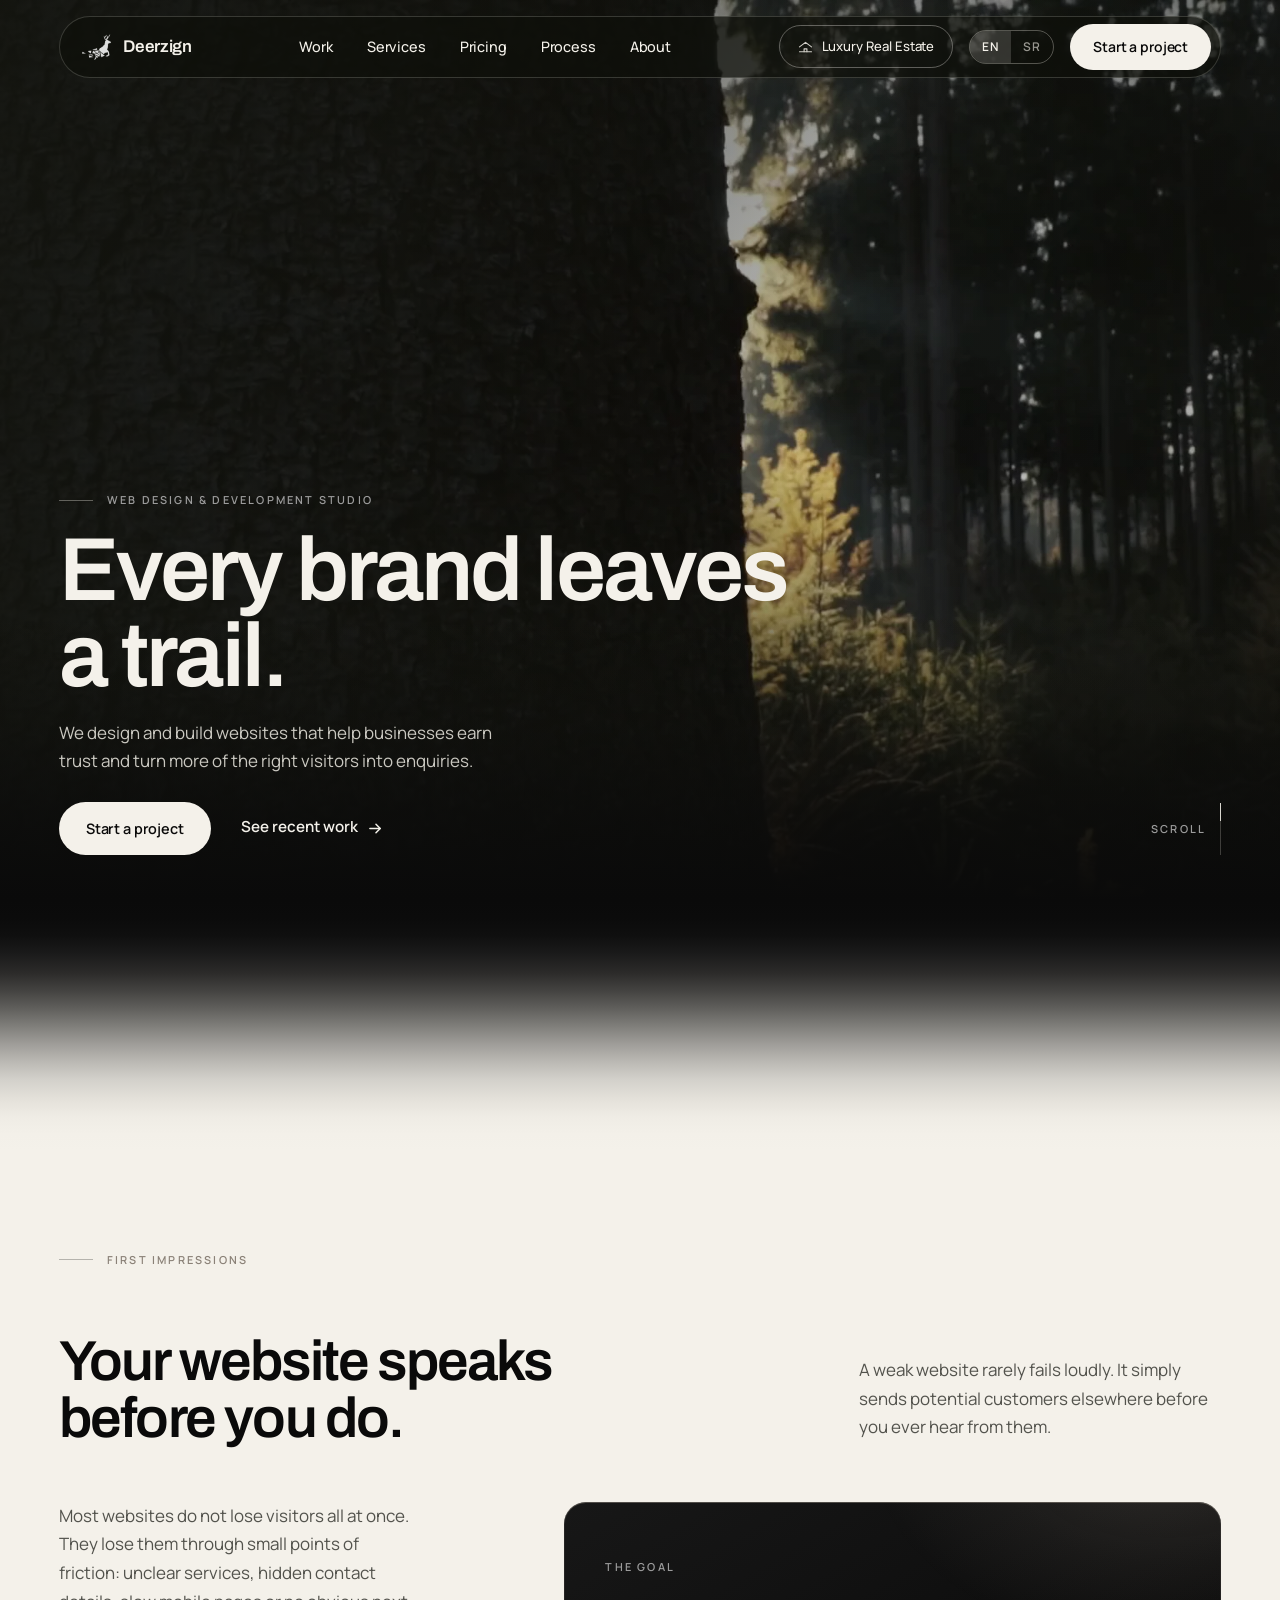
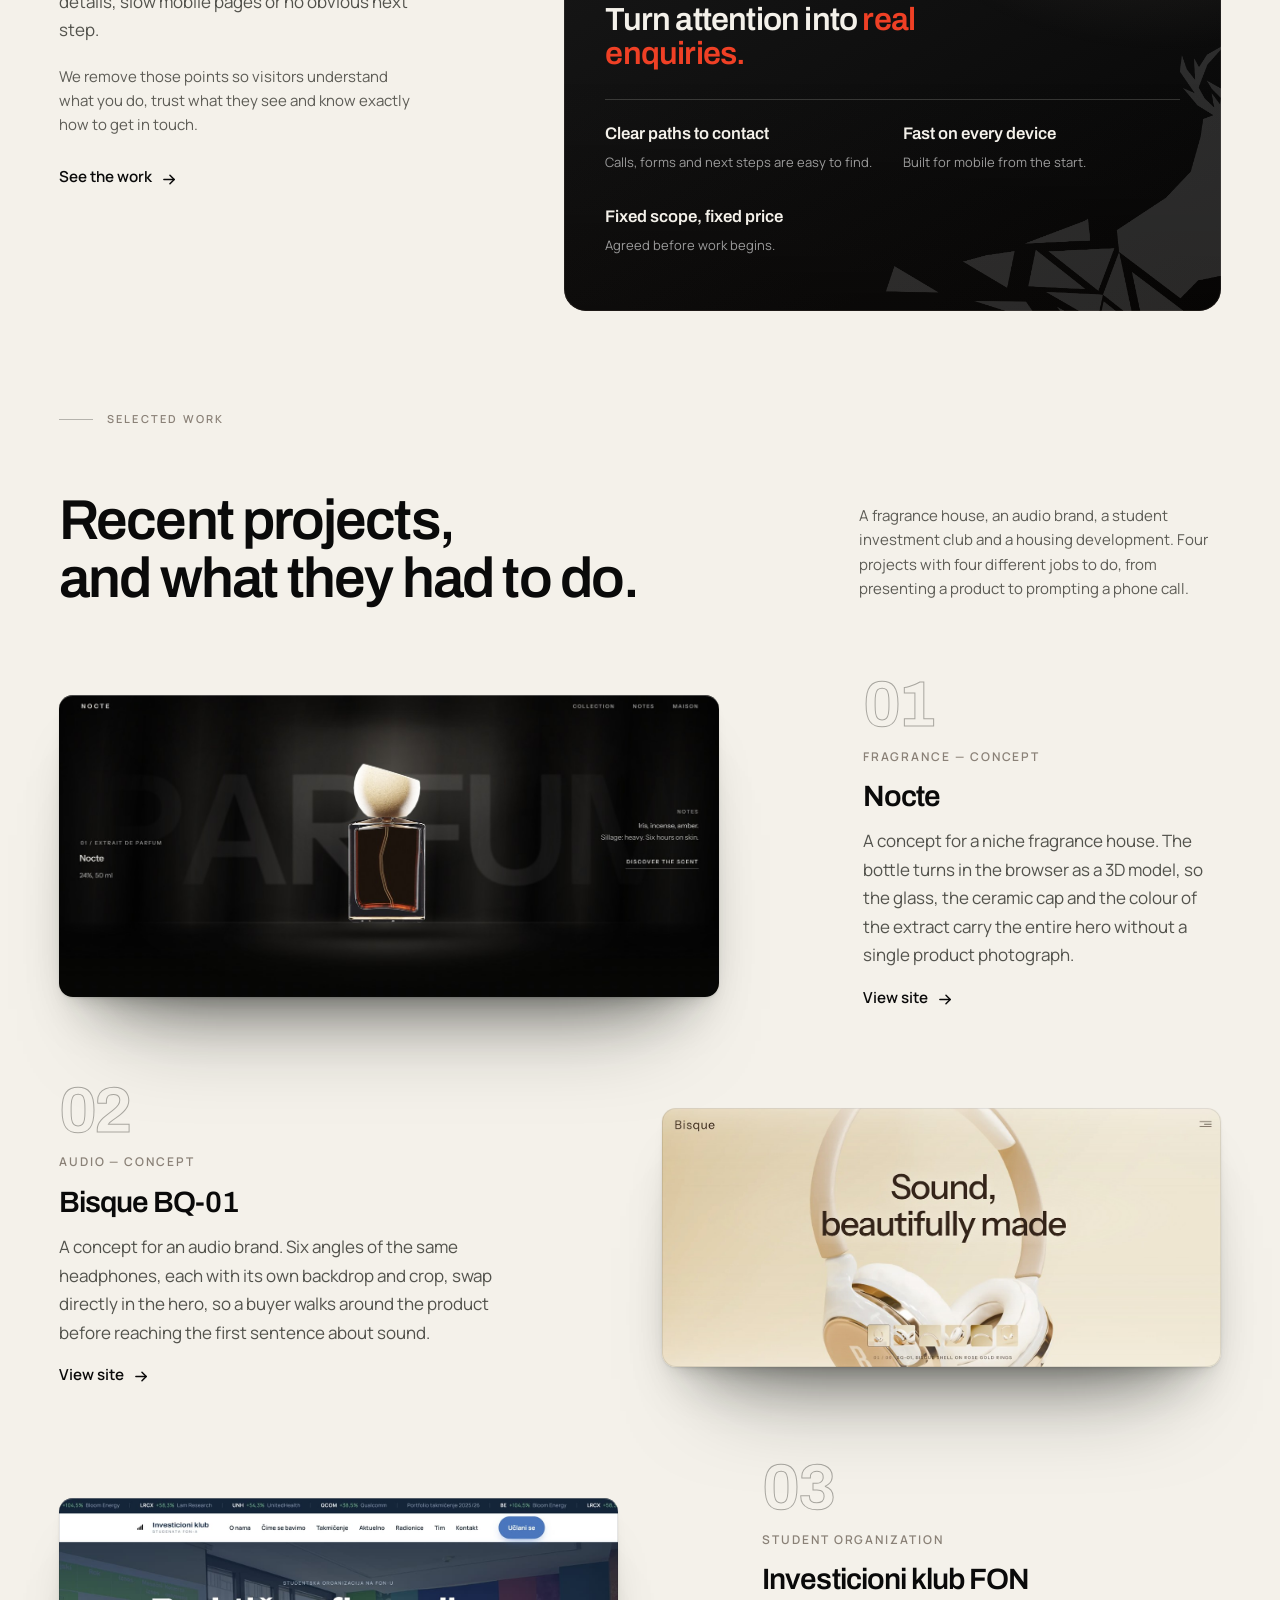
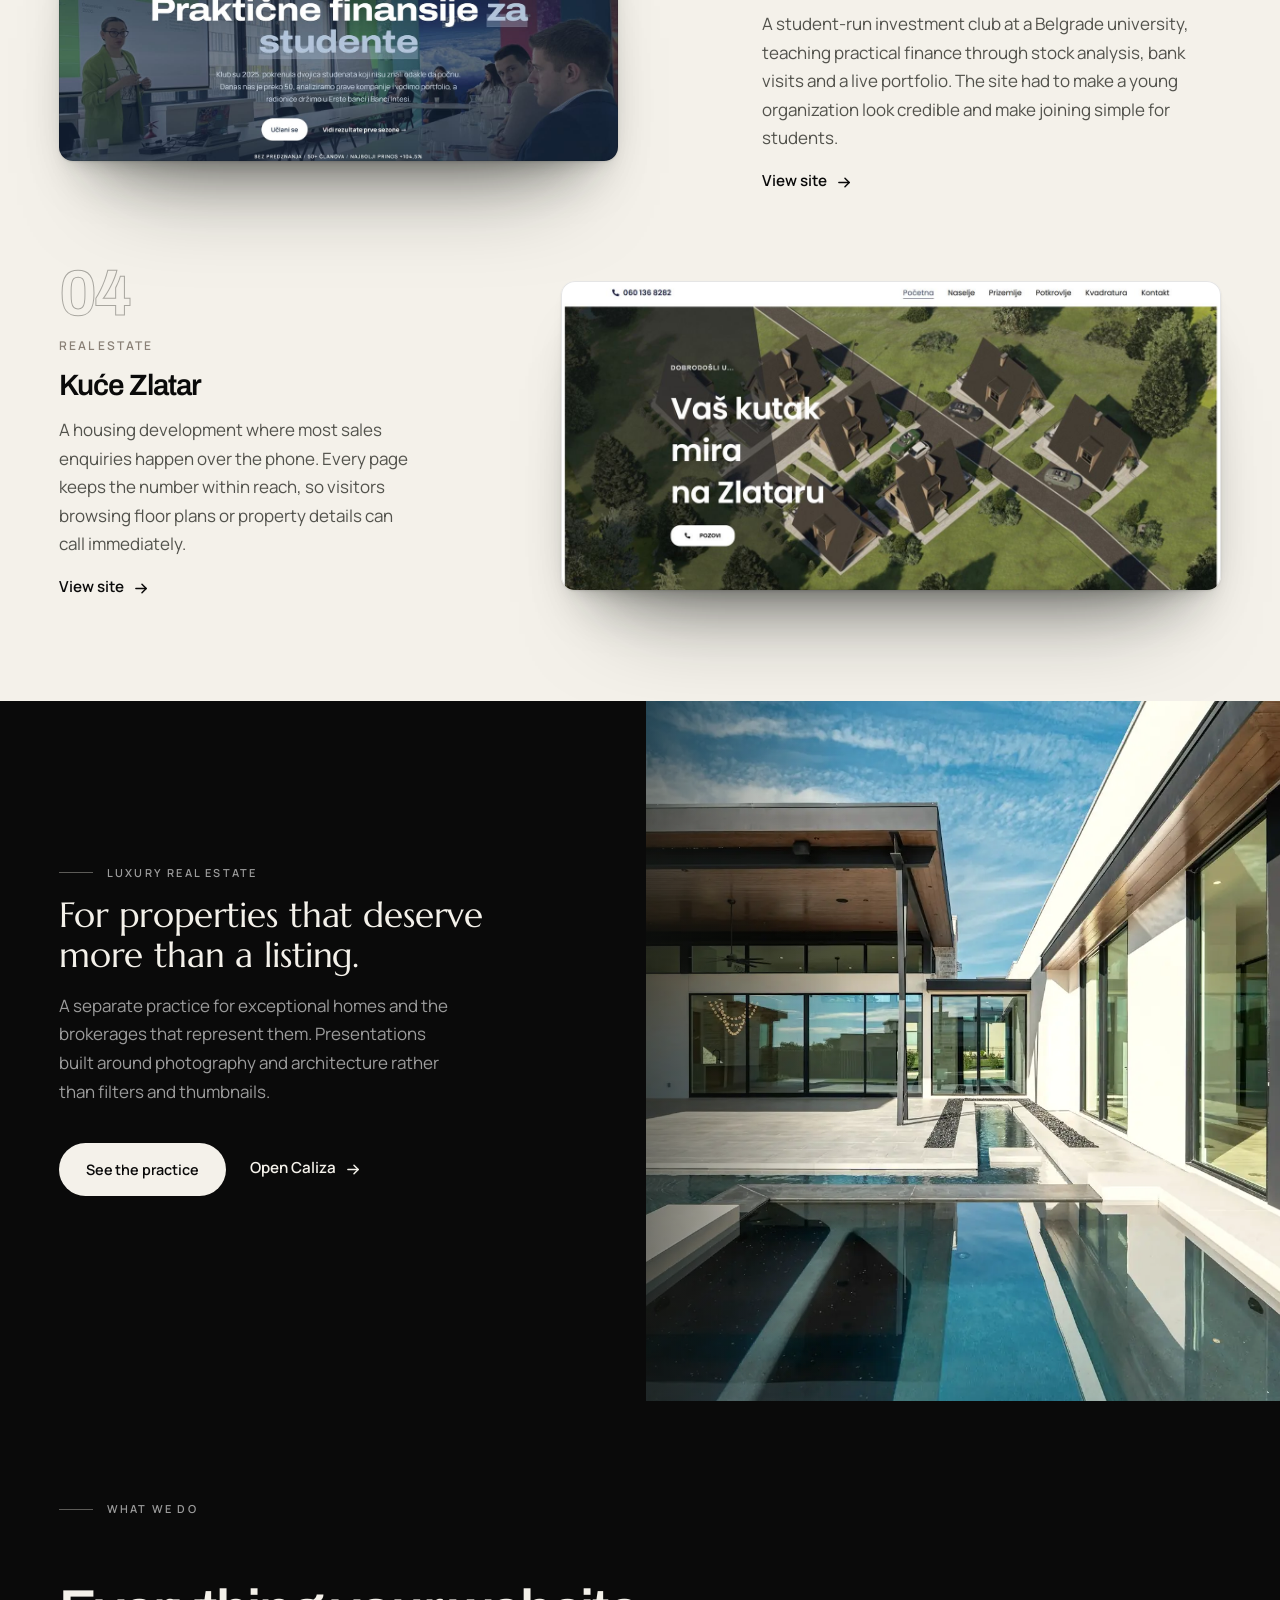
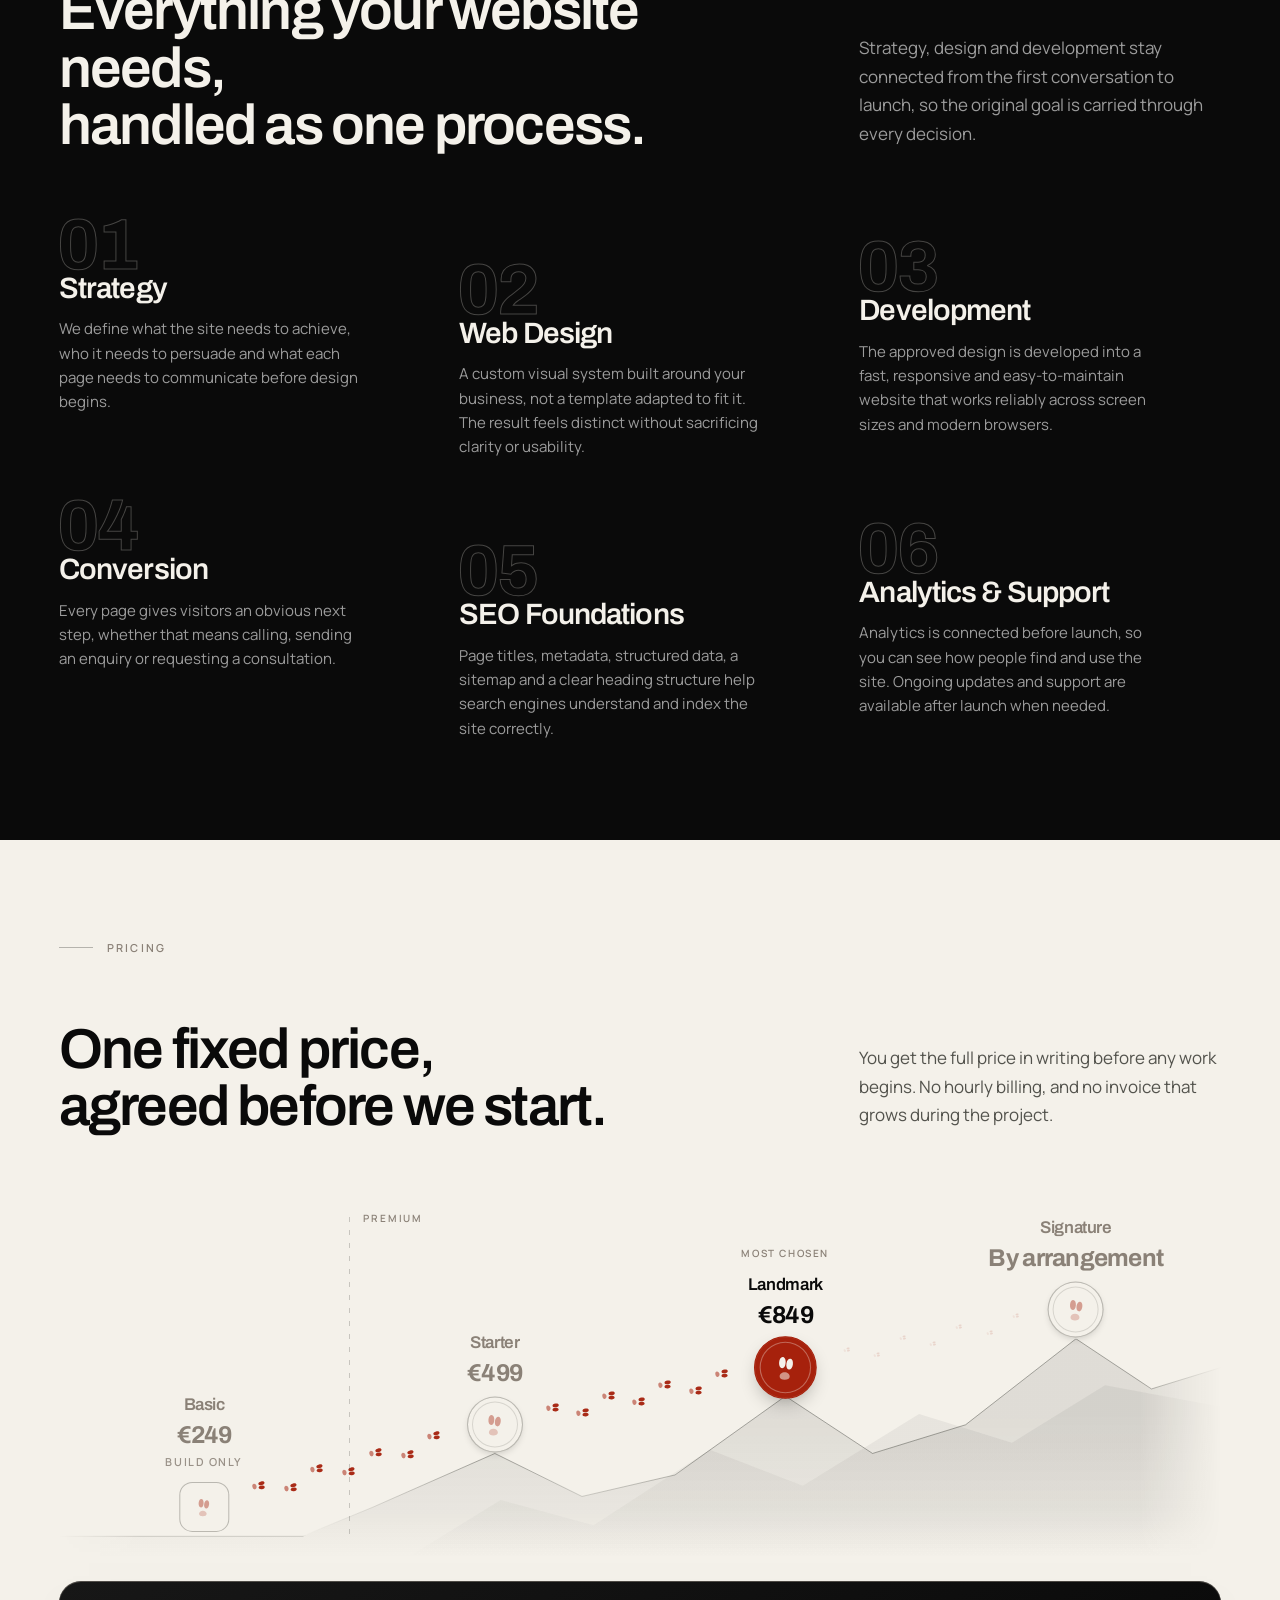
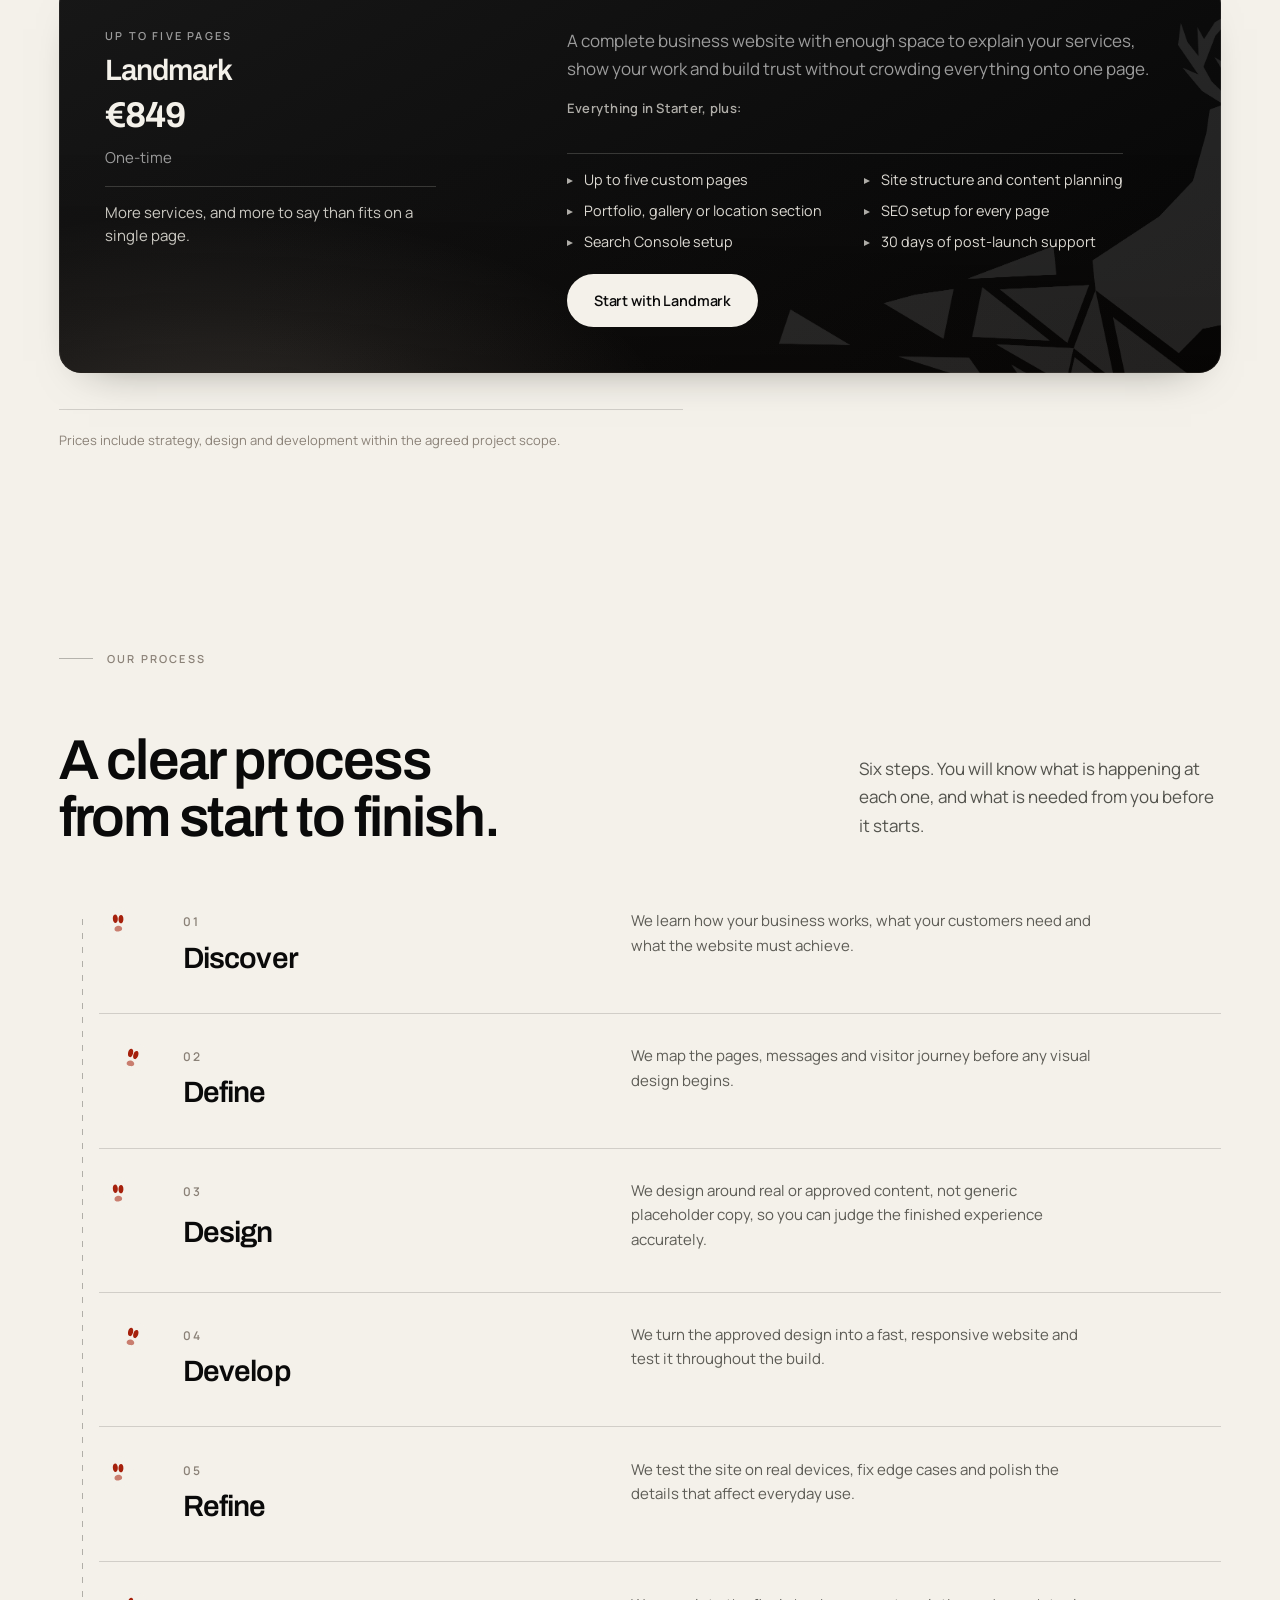
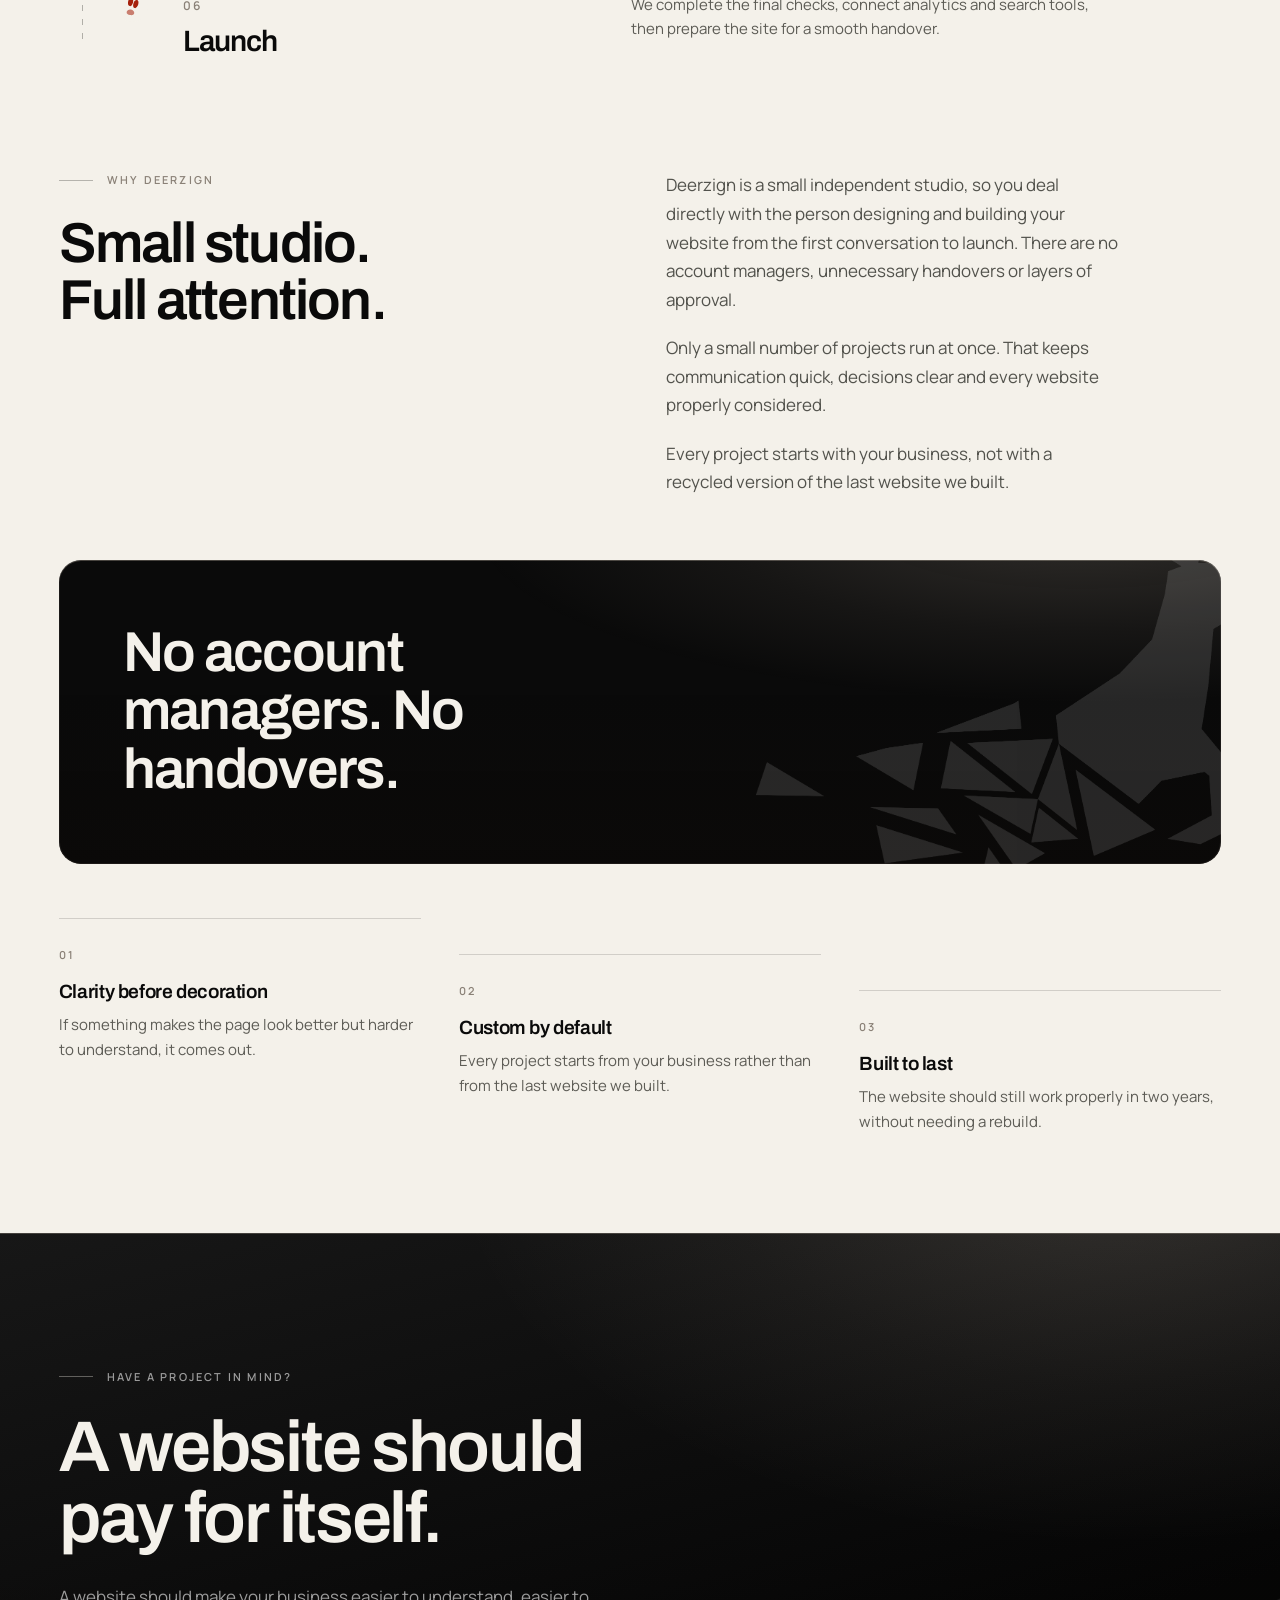
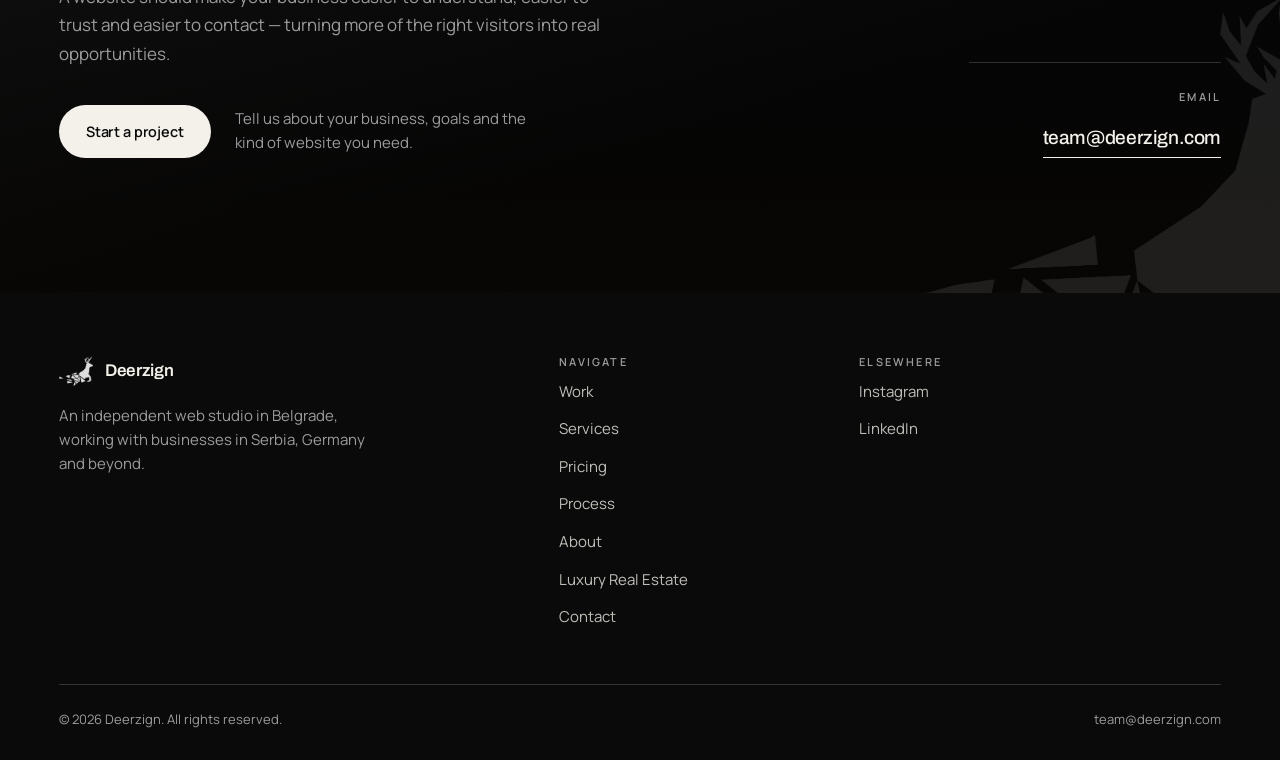
==== commit acff4de3: "Add files via upload" ====
--- a/index.html
+++ b/index.html
@@ -44,12 +44,15 @@
   --warm-2:#E9E4D8;
   --ink:#0A0A0A;
   --ink-2:#131313;
-  /* the ember reads at two strengths: #D34D19 holds up on the warm paper,
-     but on near-black it collapses to 4.6:1 and goes muddy. Dark bands lift
-     it to #FF7A2E (7.6:1) via the .on-dark override below, so one variable
-     name keeps working in both places. */
-  --forest:#D34D19;
-  --ember-lit:#FF7A2E;
+  /* Deep red, pushed for richness rather than brightness. The earlier pair sat
+     at hue 15 with saturation .76 and lightness .56, which reads washed out -
+     that much lightness turns red into salmon. These sit at hue 8 (true red,
+     not orange) with saturation .86, and the dark-ground value gives up some
+     lightness to get there. Floor on the dark value is 4.5:1 against --ink,
+     because .btn-light:hover puts ink-coloured text directly on the accent;
+     #EF4025 measures 5.12:1, so there is room. Paper value reads 6.6:1. */
+  --forest:#A6210C;
+  --ember-lit:#EF4025;
   --forest-deep:#0A0A0A;
   --brown:#8A8177;
   --text-dim:#7C766D;
@@ -202,12 +205,23 @@
    HERO
    ============================================================ */
 .hero{position:relative;min-height:100svh;display:flex;flex-direction:column;justify-content:flex-end;overflow:hidden;background:var(--ink);color:var(--warm)}
-.hero-fallback{position:absolute;inset:0;background:
-  radial-gradient(120% 90% at 26% 20%,rgba(90,42,18,.62) 0%,rgba(20,21,15,0) 62%),var(--ink)}
-.hero video{position:absolute;inset:0;width:100%;height:100%;object-fit:cover;opacity:0;transition:opacity 1.4s var(--ease)}
-.hero video.ready{opacity:1}
+.hero-fallback{position:absolute;inset:0;
+  background:url(hero-poster.webp) center/cover no-repeat,var(--ink)}
+/* No cross-fade. The fallback under this element is the video's own first
+   frame, so there is nothing to blend - and fading in a video that is already
+   playing composites two different frames at part opacity, which looks like the
+   hero going blurry and then sharpening on every refresh. */
+.hero video{position:absolute;inset:0;width:100%;height:100%;object-fit:cover}
 /* two passes: one weights the frame to the lower left so the type always
    holds, the other keeps the right side of the shot open */
+/* The film has to lose its texture slowly. When it faded over ~90px the
+   picture read as sliced off, and no amount of work on the ramp below fixed
+   that — the eye catches where detail stops, not where brightness changes.
+   Measured, texture now decays from st.dev 30 to 0.3 across ~275px. Sits at
+   z-index 1, under .hero-in and .cue at 2, so it never touches the type. */
+.hero::after{content:"";position:absolute;left:0;right:0;bottom:0;z-index:1;
+  height:clamp(220px,32vh,440px);pointer-events:none;
+  background:linear-gradient(to bottom,rgba(10,10,10,0) 0%,rgba(10,10,10,.28) 38%,rgba(10,10,10,.72) 72%,var(--ink) 100%)}
 .hero-veil{position:absolute;inset:0;background:
   linear-gradient(to right,rgba(20,21,15,.80) 0%,rgba(20,21,15,.46) 36%,rgba(20,21,15,.04) 68%,rgba(20,21,15,.26) 100%),
   linear-gradient(to top,rgba(20,21,15,.80) 0%,rgba(20,21,15,.14) 50%,rgba(20,21,15,.46) 100%)}
@@ -221,19 +235,19 @@
 @keyframes trace{0%{transform:translateY(-20px)}100%{transform:translateY(56px)}}
 
 /* the dark film dissolves into the page — no pinning, no jump */
-.dissolve{position:relative;overflow:hidden;height:clamp(90px,13vh,170px);
-  background:linear-gradient(to bottom,var(--ink) 0%,#4a4038 42%,var(--warm) 100%)}
-
-/* tracks walking out of the dark and into the page — they press in one after
-   another as the band scrolls up, and grow clearer as they reach the light */
-/* scoped with .dissolve so these beat the generic .rv rule further down,
-   which would otherwise lift the prints up from below instead of pressing
-   them down into the ground */
-.dissolve .hoof-mark{position:absolute;display:block;color:var(--forest);
-  opacity:0;transform:translateY(-9px) scale(.86);
-  transition:opacity .8s var(--ease),transform .8s var(--ease)}
-.dissolve .hoof-mark.in{opacity:var(--o,.24);transform:none}
-.dissolve .hoof-mark svg{display:block;width:100%;height:auto}
+.dissolve{position:relative;overflow:hidden;height:clamp(210px,28vh,360px);
+  /* smoothstep, not linear. A straight ramp holds a constant slope and then
+     drops it to zero the instant it reaches --warm; the eye reads that kink as
+     a bright line across the page (Mach band) even though no pixel there is
+     lighter than the paper. These stops follow smootherstep 6t^5-15t^4+10t^3,
+     whose first AND second derivative are zero at both ends, so the ramp settles
+     into the paper with no corner for the eye to catch. Measured slope just
+     before the join: 0.95/px linear, 0.36 with plain smoothstep, 0.11 here. */
+  background:linear-gradient(to bottom,
+    var(--ink) 0%,#0B0B0B 7%,#0F0F0F 14%,#1A1A1A 21%,#2C2B2A 29%,#444341 36%,
+    #605F5C 43%,#7F7E7A 50%,#9E9C98 57%,#BAB8B3 64%,#D2D0CA 71%,#E4E1DA 79%,
+    #EFECE5 86%,#F3F0E9 93%,var(--warm) 100%)}
+
 
 /* ============================================================
    SECTIONS
@@ -380,7 +394,7 @@
   font-size:clamp(3.2rem,5.6vw,5.4rem);font-weight:700;line-height:.78;letter-spacing:-.045em;
   color:transparent;-webkit-text-stroke:1px rgba(244,241,233,.26);
   transition:color .6s var(--ease),-webkit-text-stroke-color .6s var(--ease)}
-.svc-cell:hover .svc-num{color:rgba(255,122,46,.70);-webkit-text-stroke-color:rgba(244,241,233,.45)}
+.svc-cell:hover .svc-num{color:rgba(239,64,37,.72);-webkit-text-stroke-color:rgba(244,241,233,.45)}
 .svc-cell h3{font-size:var(--d3);letter-spacing:-.03em}
 .svc-cell p{margin-top:14px;max-width:34ch}
 
@@ -853,7 +867,7 @@
 <section class="hero on-dark" id="top">
   <div class="hero-fallback" aria-hidden="true"></div>
   <video id="heroVideo" autoplay muted loop playsinline preload="metadata" aria-hidden="true">
-    <source src="hero-v2.mp4" type="video/mp4">
+    <source src="hero-v3.mp4" type="video/mp4">
   </video>
   <div class="hero-veil" aria-hidden="true"></div>
 
@@ -875,14 +889,7 @@
     <span class="rail"></span>
   </div>
 </section>
-<div class="dissolve" aria-hidden="true">
-  <span class="hoof-mark rv" style="--o:.13;left:6%;top:22%;width:13px"><svg viewBox="0 0 24 24" fill="currentColor" style="transform:rotate(9deg)"><path d="M9.4 3.2c1.6 0 2.6 2 2.4 4.6-.2 2.6-1.3 4.4-2.8 4.3-1.6-.1-2.6-2.1-2.4-4.7.2-2.5 1.3-4.2 2.8-4.2Z"/><path d="M15.6 4.6c1.5.2 2.3 2.2 1.9 4.7-.4 2.5-1.7 4.2-3.2 3.9-1.5-.3-2.3-2.3-1.9-4.8.4-2.4 1.7-4 3.2-3.8Z"/><path d="M11 15.4c2.2 0 4 1.5 4 3.3s-1.8 2.6-4 2.6-4-.8-4-2.6 1.8-3.3 4-3.3Z" opacity=".55"/></svg></span>
-  <span class="hoof-mark rv" style="--o:.17;left:14%;top:38%;width:14px"><svg viewBox="0 0 24 24" fill="currentColor" style="transform:rotate(20deg)"><path d="M9.4 3.2c1.6 0 2.6 2 2.4 4.6-.2 2.6-1.3 4.4-2.8 4.3-1.6-.1-2.6-2.1-2.4-4.7.2-2.5 1.3-4.2 2.8-4.2Z"/><path d="M15.6 4.6c1.5.2 2.3 2.2 1.9 4.7-.4 2.5-1.7 4.2-3.2 3.9-1.5-.3-2.3-2.3-1.9-4.8.4-2.4 1.7-4 3.2-3.8Z"/><path d="M11 15.4c2.2 0 4 1.5 4 3.3s-1.8 2.6-4 2.6-4-.8-4-2.6 1.8-3.3 4-3.3Z" opacity=".55"/></svg></span>
-  <span class="hoof-mark rv" style="--o:.2;left:22%;top:29%;width:15px"><svg viewBox="0 0 24 24" fill="currentColor" style="transform:rotate(11deg)"><path d="M9.4 3.2c1.6 0 2.6 2 2.4 4.6-.2 2.6-1.3 4.4-2.8 4.3-1.6-.1-2.6-2.1-2.4-4.7.2-2.5 1.3-4.2 2.8-4.2Z"/><path d="M15.6 4.6c1.5.2 2.3 2.2 1.9 4.7-.4 2.5-1.7 4.2-3.2 3.9-1.5-.3-2.3-2.3-1.9-4.8.4-2.4 1.7-4 3.2-3.8Z"/><path d="M11 15.4c2.2 0 4 1.5 4 3.3s-1.8 2.6-4 2.6-4-.8-4-2.6 1.8-3.3 4-3.3Z" opacity=".55"/></svg></span>
-  <span class="hoof-mark rv" style="--o:.24;left:30%;top:47%;width:16px"><svg viewBox="0 0 24 24" fill="currentColor" style="transform:rotate(24deg)"><path d="M9.4 3.2c1.6 0 2.6 2 2.4 4.6-.2 2.6-1.3 4.4-2.8 4.3-1.6-.1-2.6-2.1-2.4-4.7.2-2.5 1.3-4.2 2.8-4.2Z"/><path d="M15.6 4.6c1.5.2 2.3 2.2 1.9 4.7-.4 2.5-1.7 4.2-3.2 3.9-1.5-.3-2.3-2.3-1.9-4.8.4-2.4 1.7-4 3.2-3.8Z"/><path d="M11 15.4c2.2 0 4 1.5 4 3.3s-1.8 2.6-4 2.6-4-.8-4-2.6 1.8-3.3 4-3.3Z" opacity=".55"/></svg></span>
-  <span class="hoof-mark rv hoof-far" style="--o:.27;left:38%;top:37%;width:17px"><svg viewBox="0 0 24 24" fill="currentColor" style="transform:rotate(14deg)"><path d="M9.4 3.2c1.6 0 2.6 2 2.4 4.6-.2 2.6-1.3 4.4-2.8 4.3-1.6-.1-2.6-2.1-2.4-4.7.2-2.5 1.3-4.2 2.8-4.2Z"/><path d="M15.6 4.6c1.5.2 2.3 2.2 1.9 4.7-.4 2.5-1.7 4.2-3.2 3.9-1.5-.3-2.3-2.3-1.9-4.8.4-2.4 1.7-4 3.2-3.8Z"/><path d="M11 15.4c2.2 0 4 1.5 4 3.3s-1.8 2.6-4 2.6-4-.8-4-2.6 1.8-3.3 4-3.3Z" opacity=".55"/></svg></span>
-  <span class="hoof-mark rv hoof-far" style="--o:.3;left:46%;top:55%;width:18px"><svg viewBox="0 0 24 24" fill="currentColor" style="transform:rotate(27deg)"><path d="M9.4 3.2c1.6 0 2.6 2 2.4 4.6-.2 2.6-1.3 4.4-2.8 4.3-1.6-.1-2.6-2.1-2.4-4.7.2-2.5 1.3-4.2 2.8-4.2Z"/><path d="M15.6 4.6c1.5.2 2.3 2.2 1.9 4.7-.4 2.5-1.7 4.2-3.2 3.9-1.5-.3-2.3-2.3-1.9-4.8.4-2.4 1.7-4 3.2-3.8Z"/><path d="M11 15.4c2.2 0 4 1.5 4 3.3s-1.8 2.6-4 2.6-4-.8-4-2.6 1.8-3.3 4-3.3Z" opacity=".55"/></svg></span>
-</div>
+<div class="dissolve" aria-hidden="true"></div>
 
 <!-- ============================ INTRO ============================ -->
 <section class="band band-warm" id="intro">
@@ -1534,10 +1541,6 @@
   sheet.addEventListener('click', function(e){ if(e.target.tagName === 'A') setMenu(false); });
   document.addEventListener('keydown', function(e){ if(e.key === 'Escape') setMenu(false); });
 
-  /* video fades in over the fallback */
-  var v = document.getElementById('heroVideo');
-  function ready(){ v.classList.add('ready'); }
-  if(v.readyState >= 3) ready(); else v.addEventListener('canplay', ready);
 
   /* one entry animation, played once */
   var items = document.querySelectorAll('.rv');
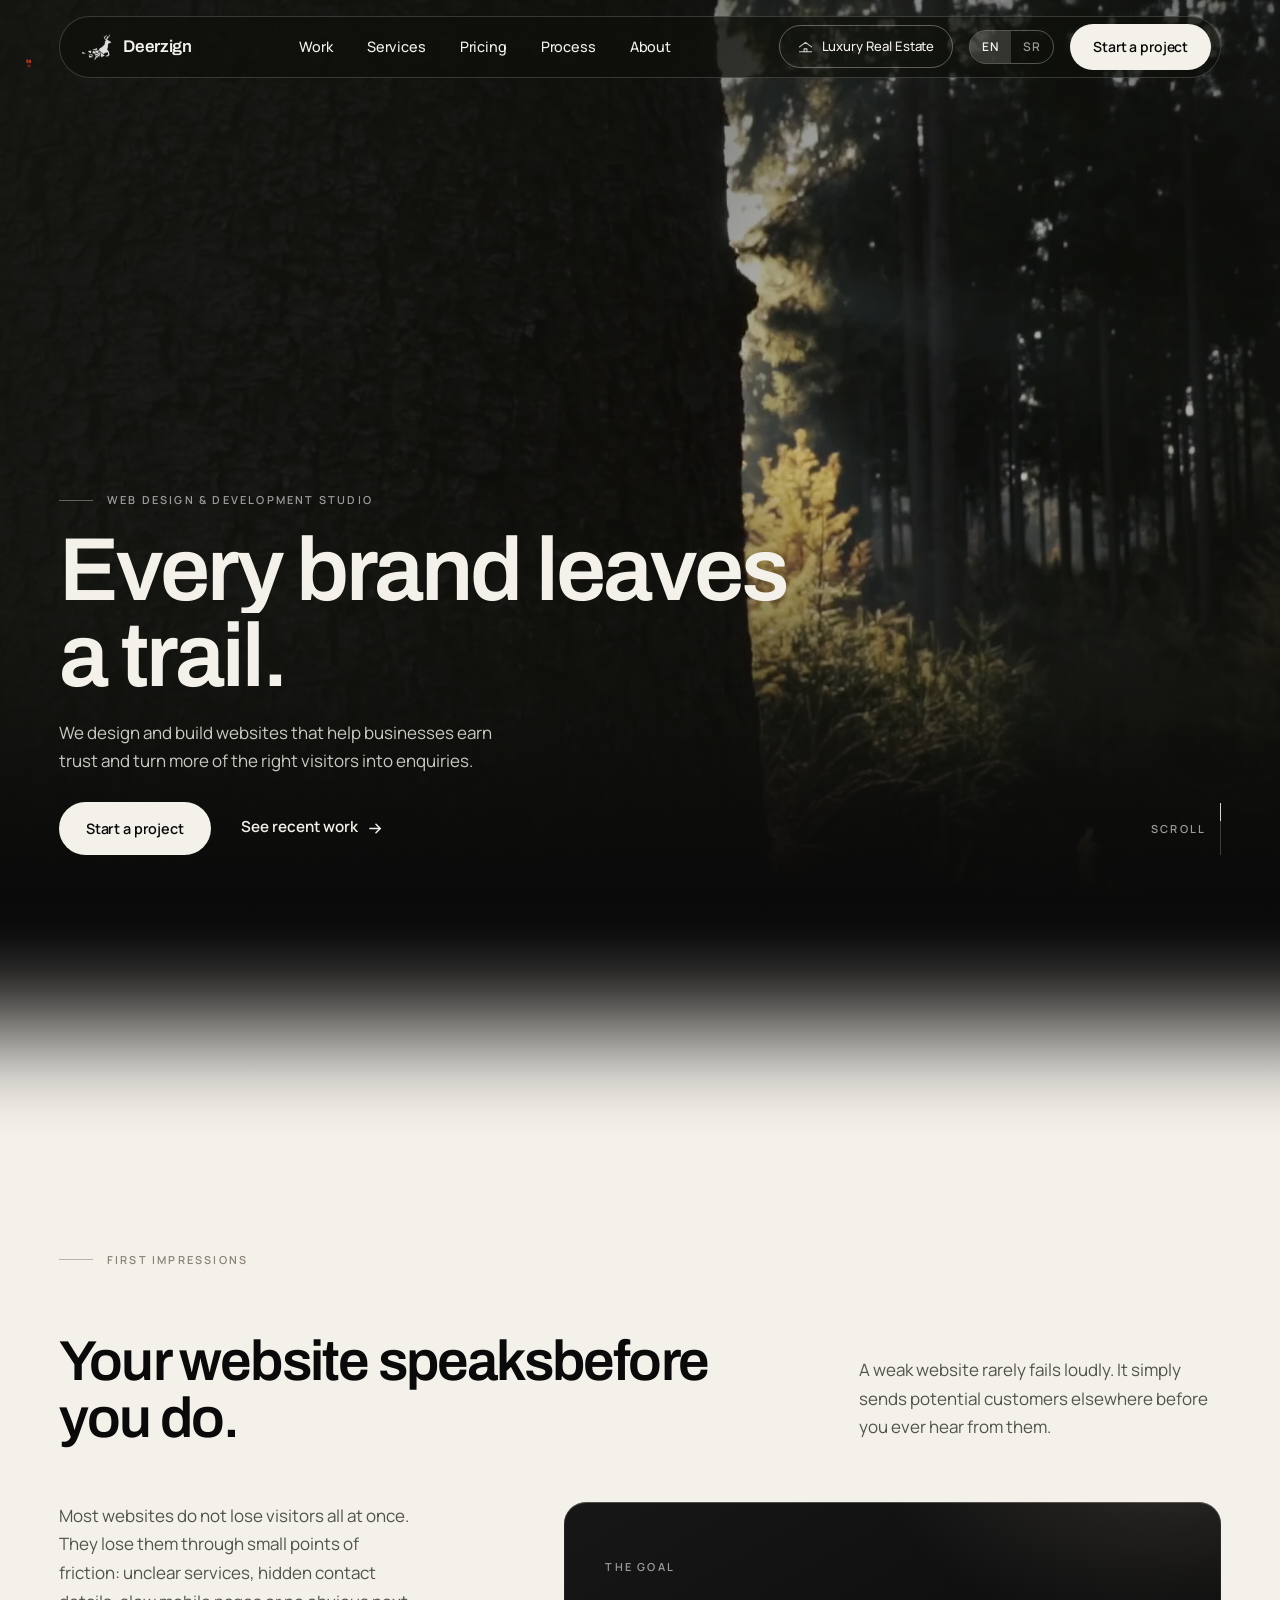
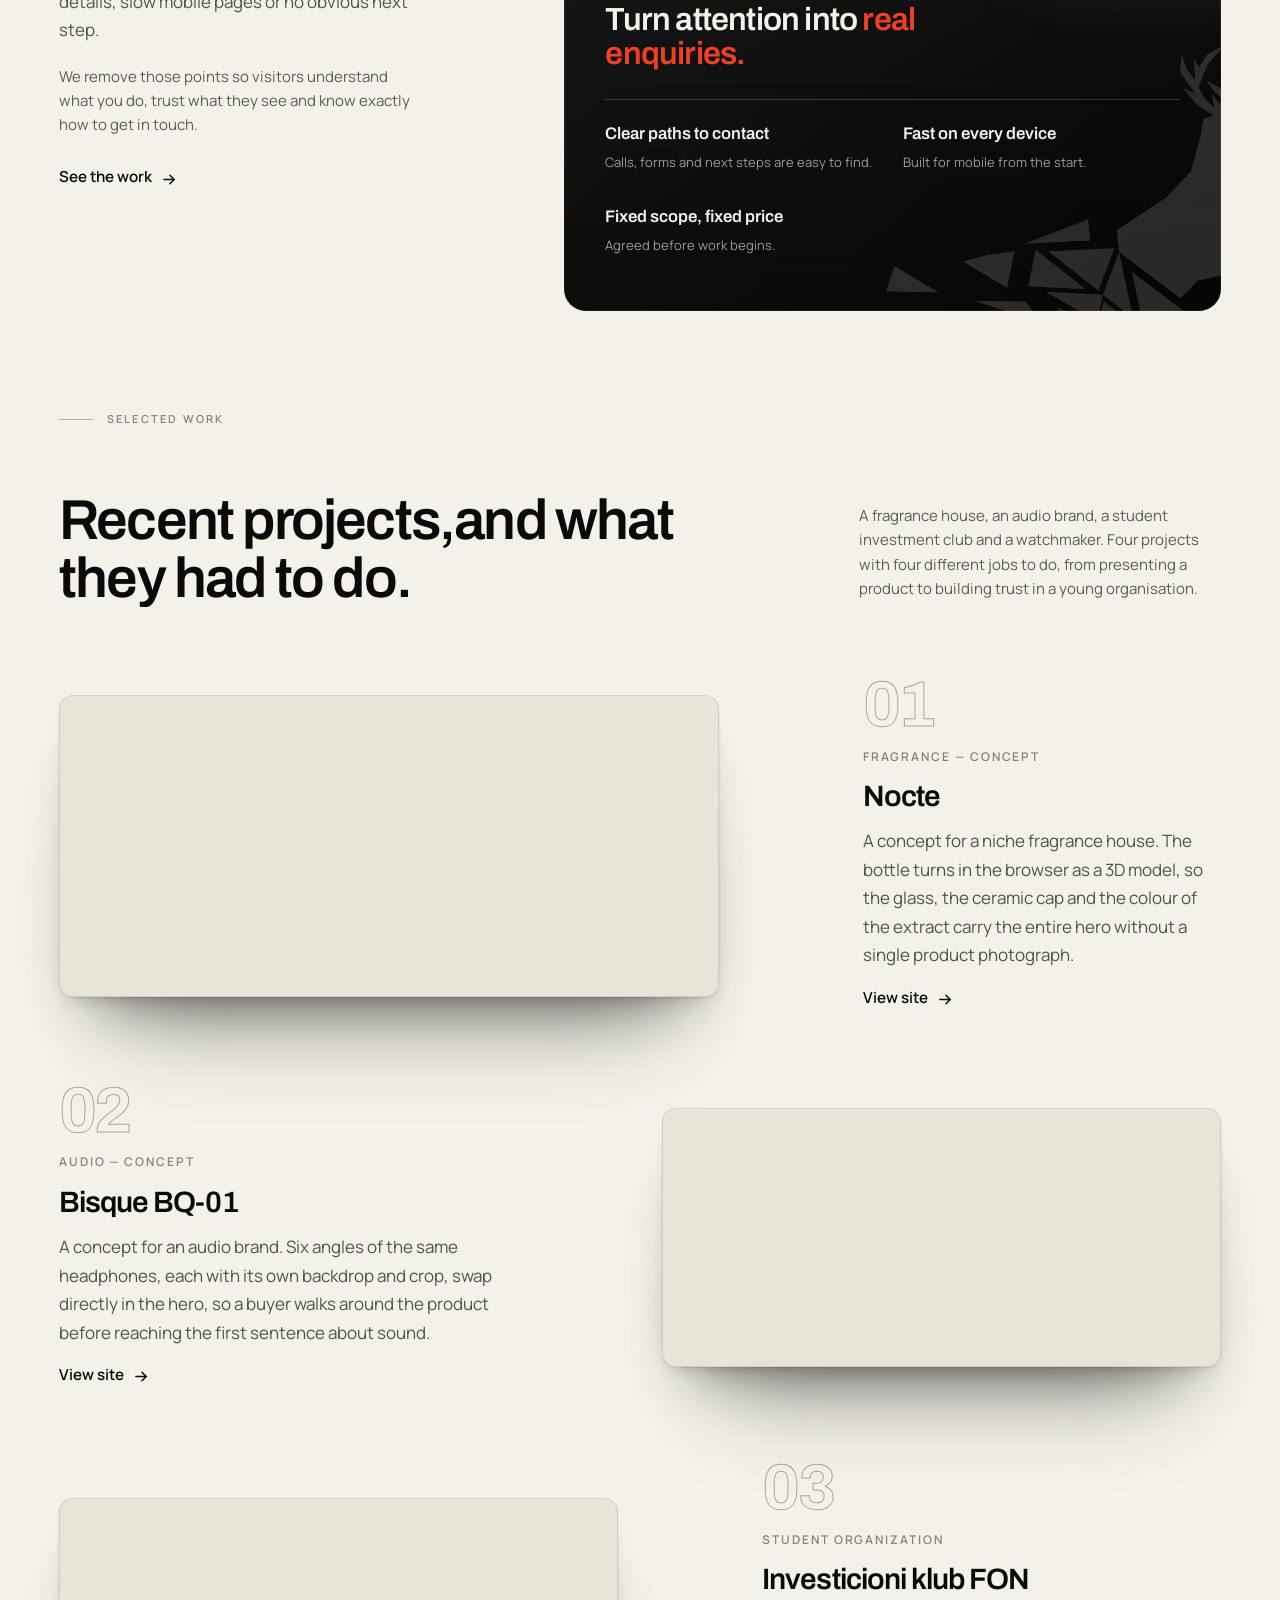
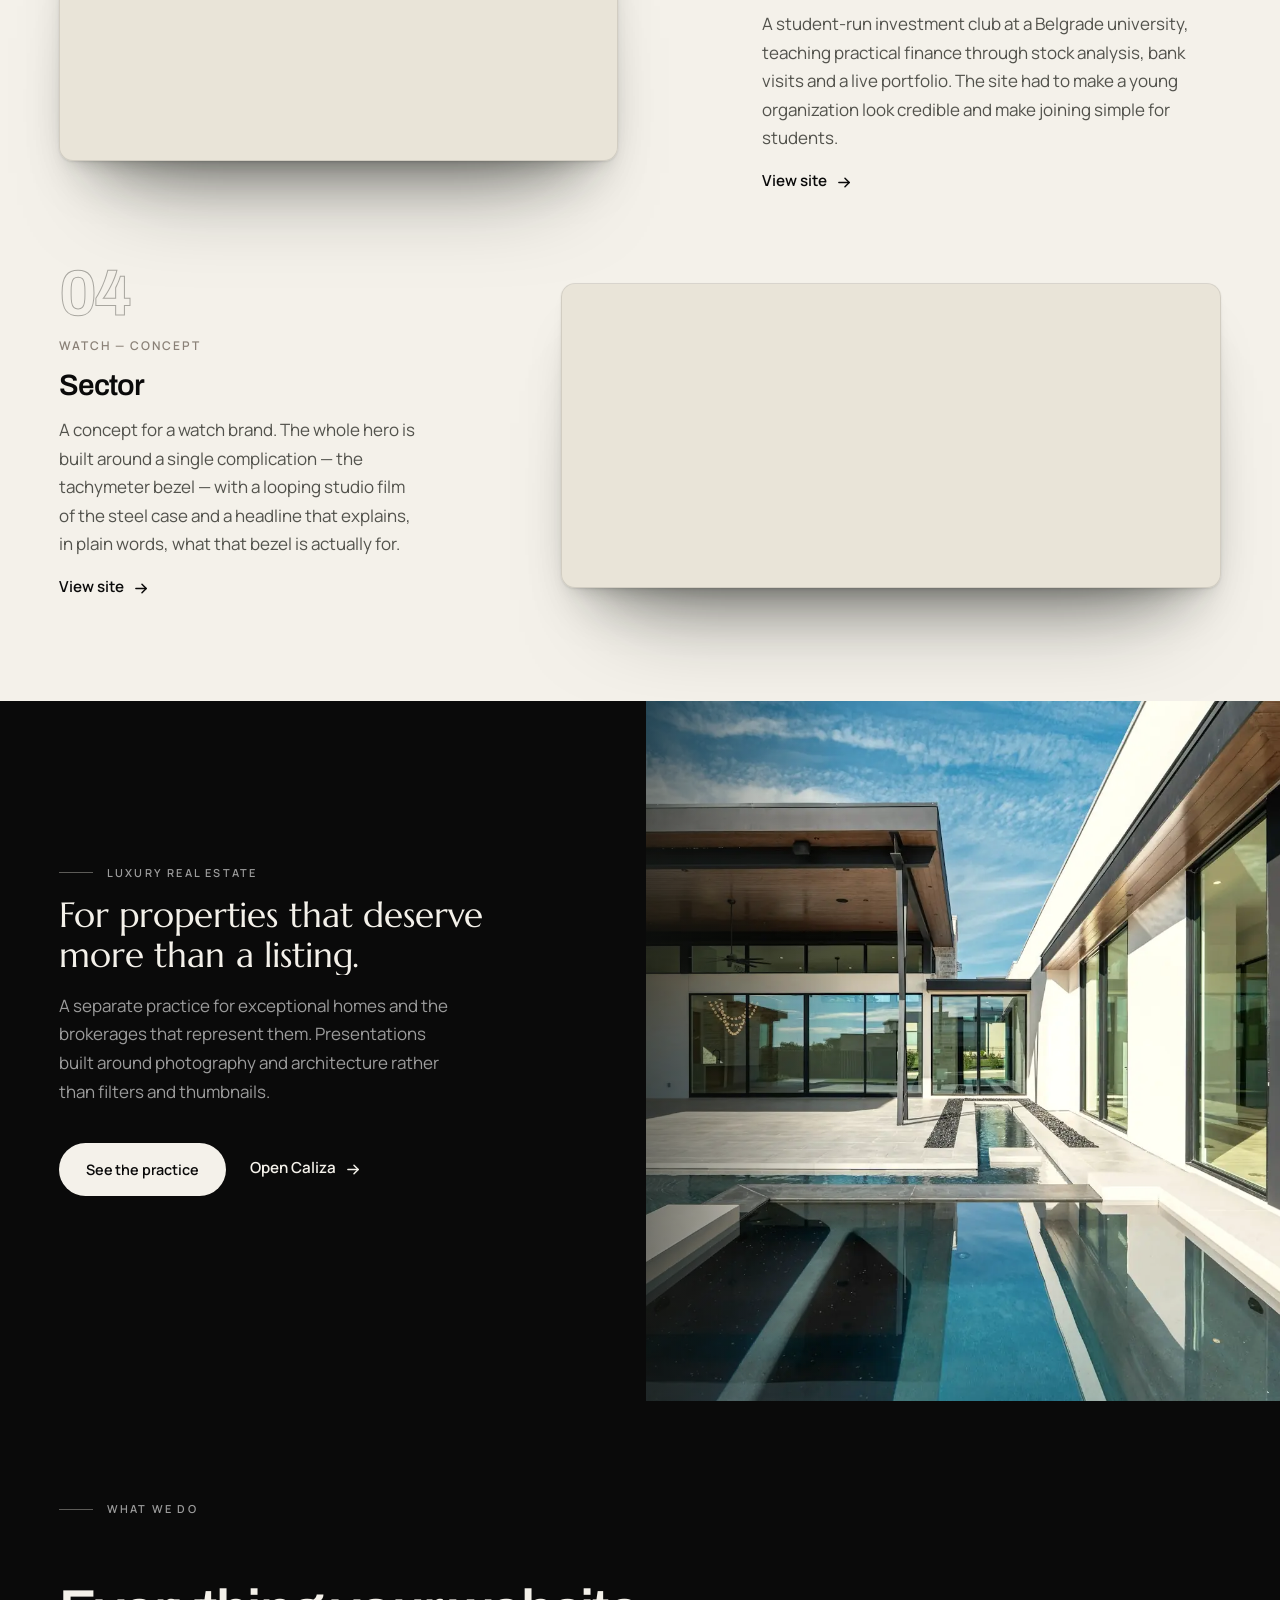
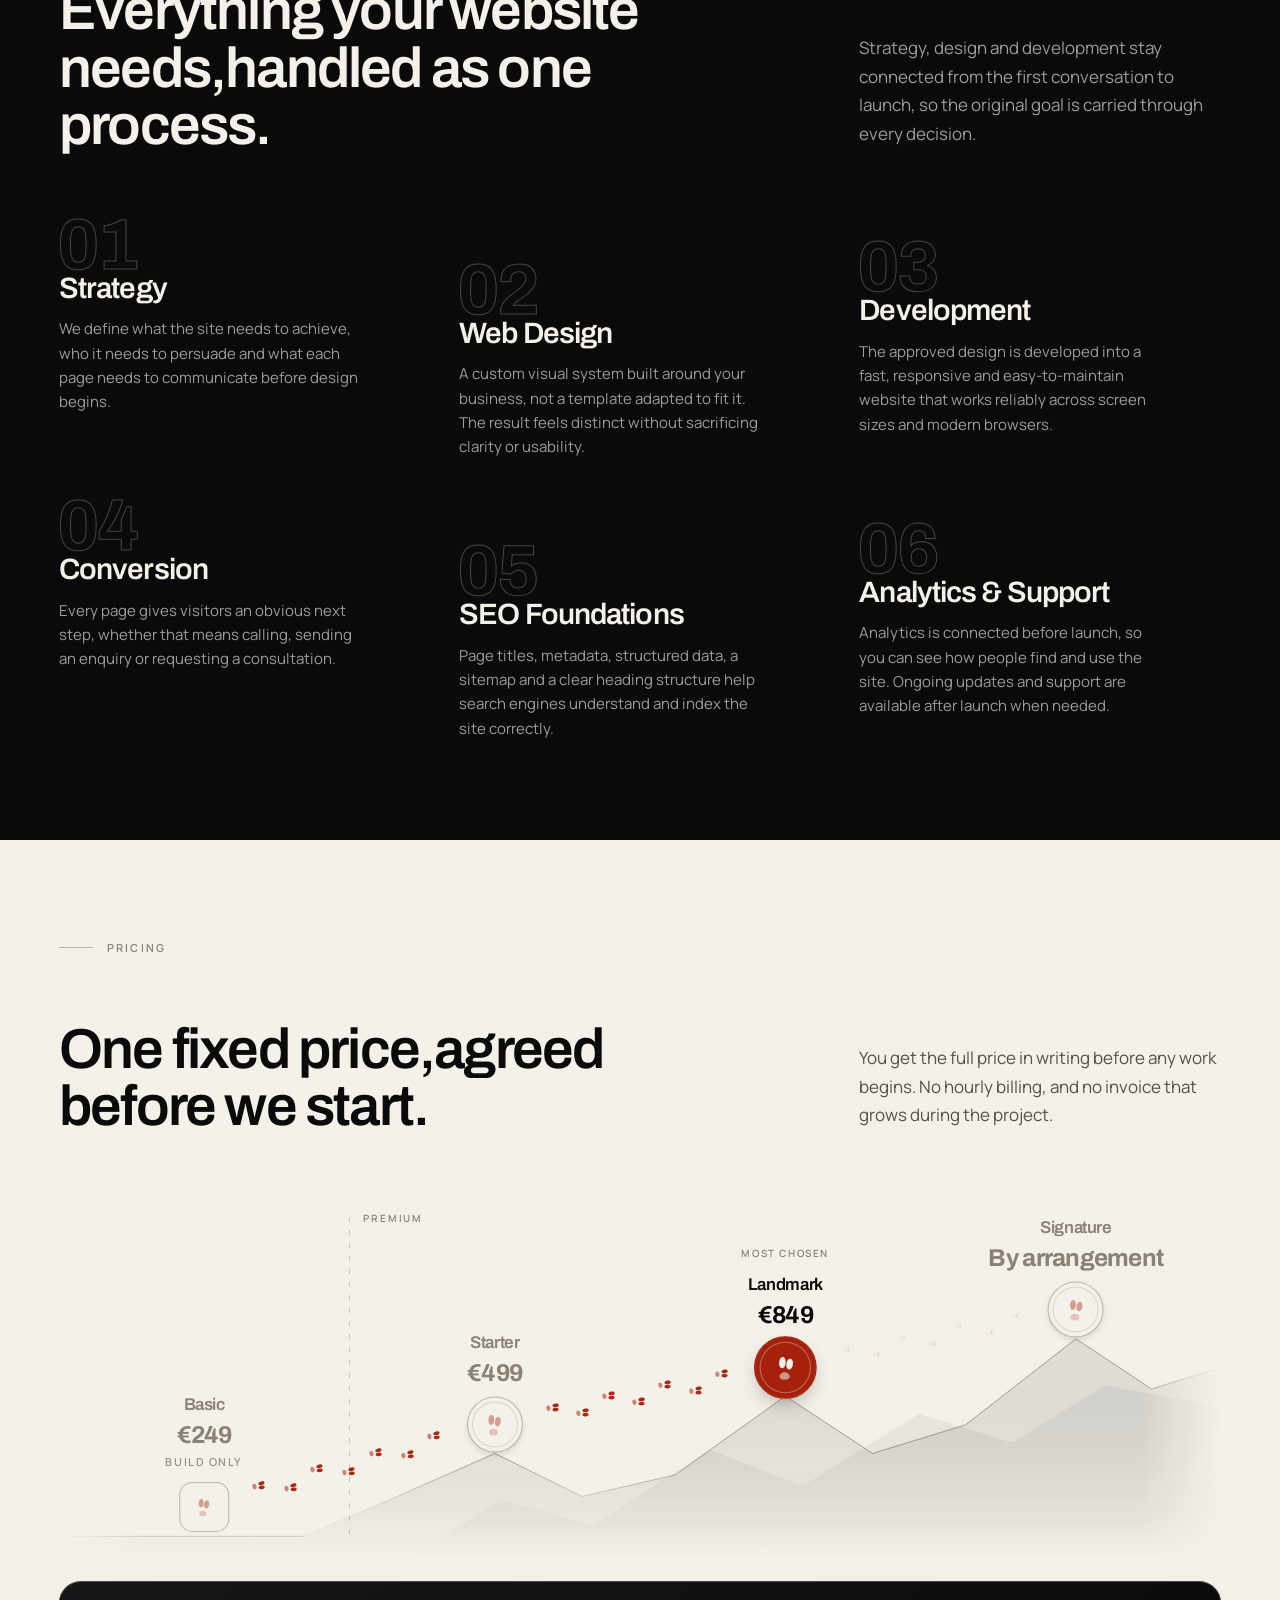
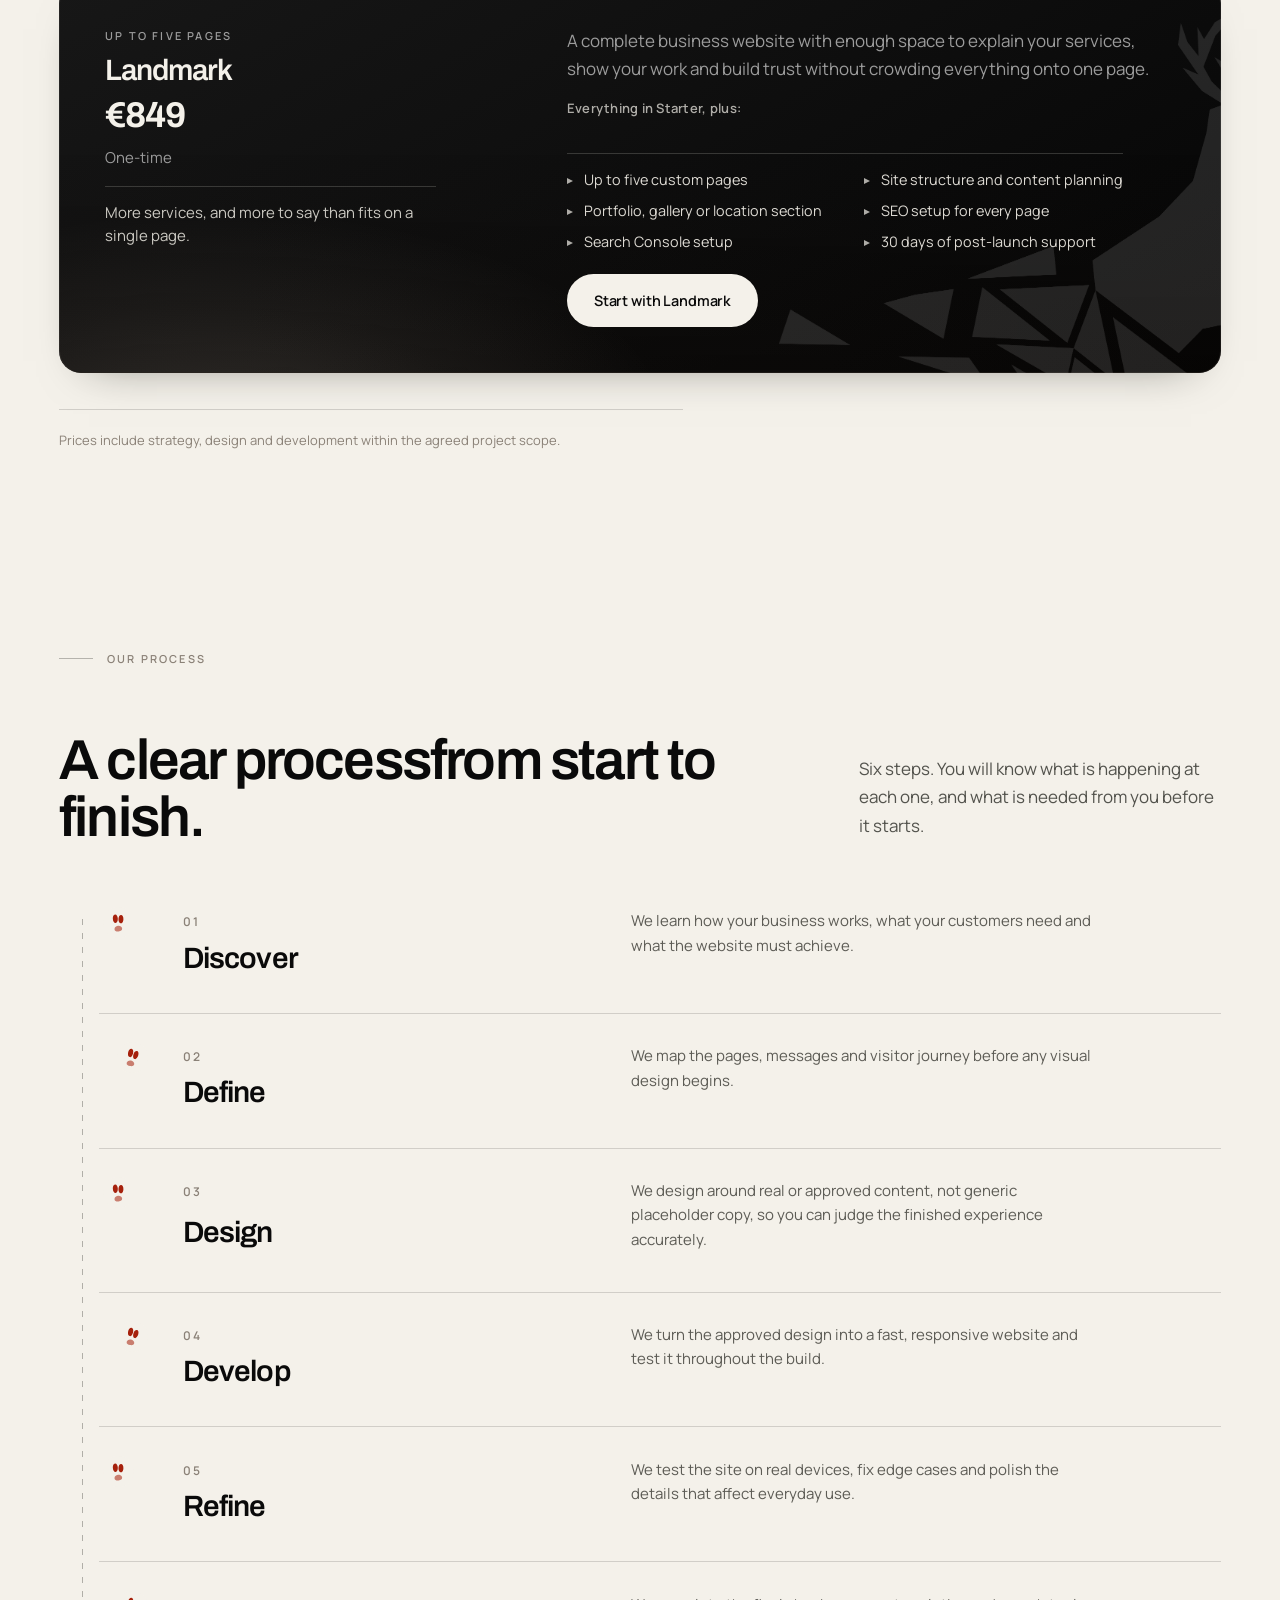
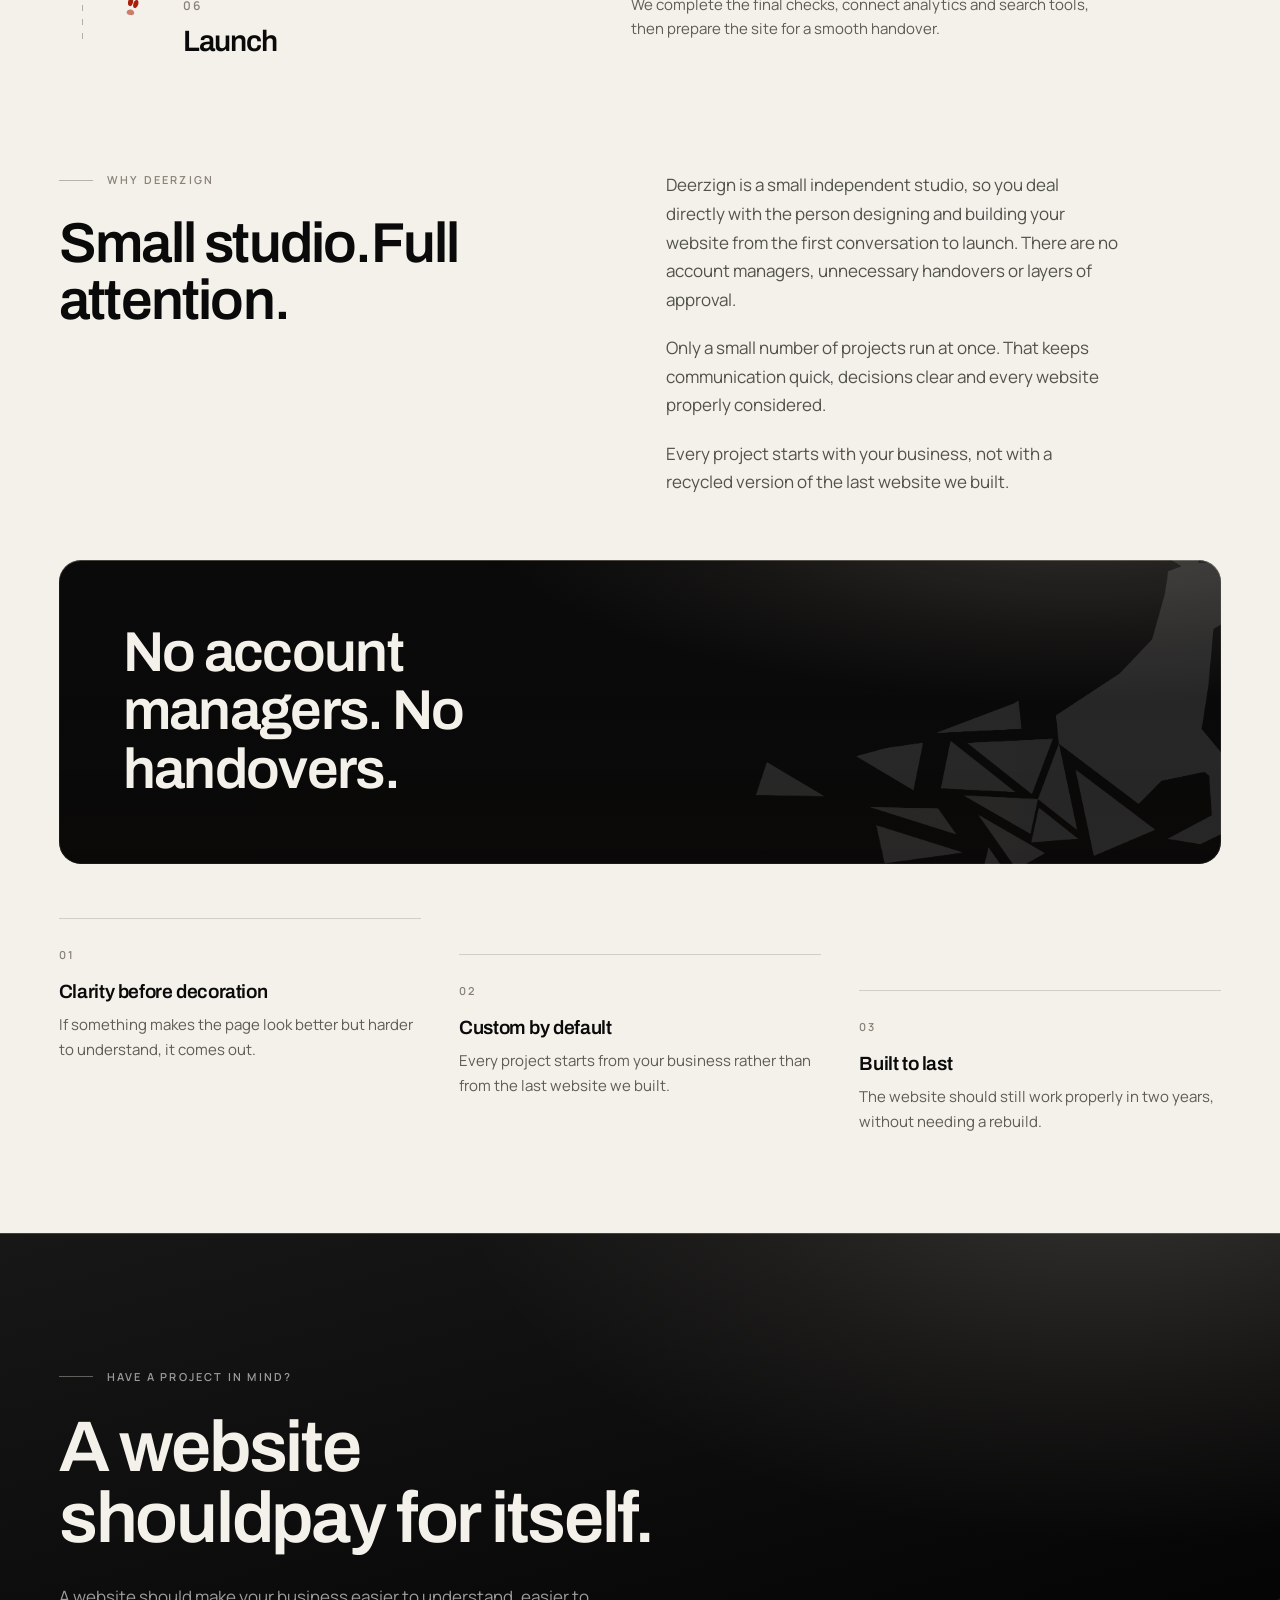
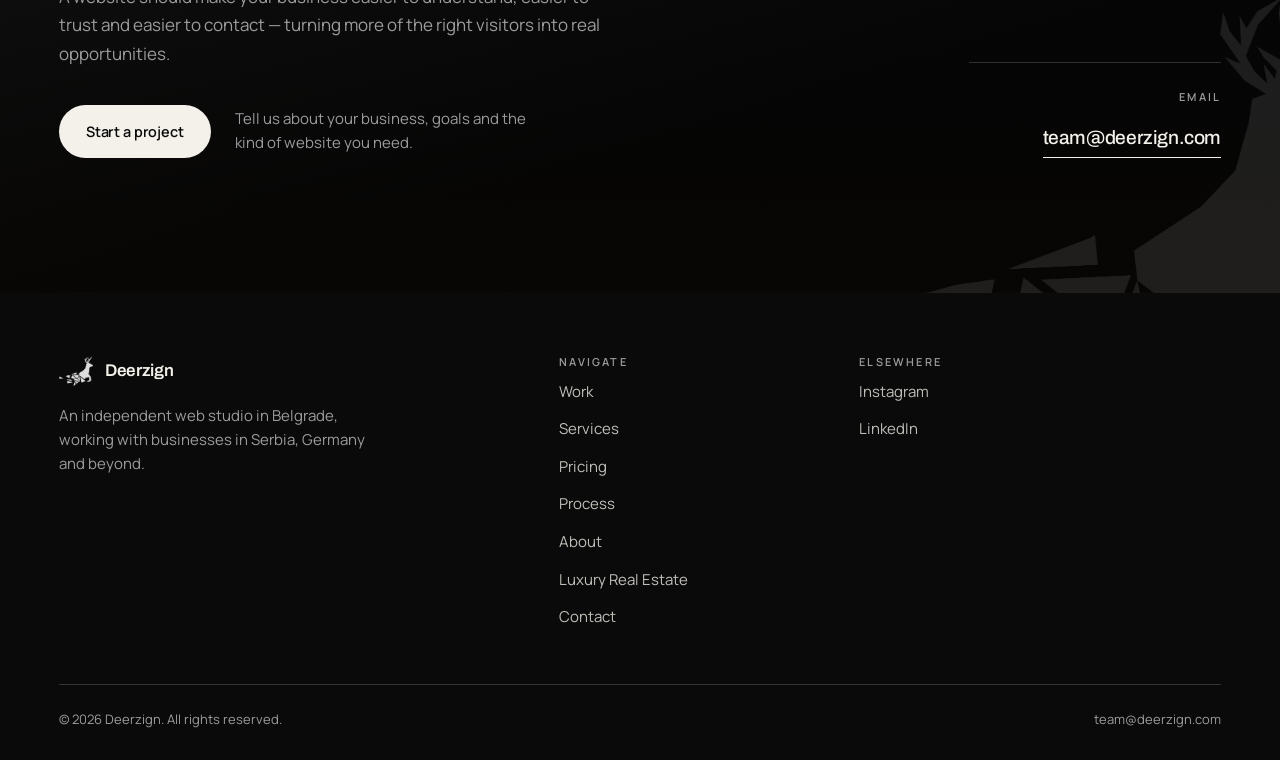
==== commit f733a472: "Add files via upload" ====
--- a/index.html
+++ b/index.html
@@ -170,7 +170,7 @@
 .nav-cta{padding:11px 22px;font-size:.875rem}
 .nav .btn-light{background:var(--warm);color:var(--ink)}
 .nav.scrolled .btn-light{background:var(--ink);color:var(--warm)}
-.nav.scrolled .btn-light:hover{background:var(--forest);color:var(--ink)}
+.nav.scrolled .btn-light:hover{background:var(--forest);color:var(--warm)}
 
 /* ---- language switch ---- */
 .lang-switch{display:inline-flex;border:1px solid rgba(244,241,233,.3);border-radius:999px;overflow:hidden;flex:none;
@@ -669,6 +669,62 @@
    REVEAL
    ============================================================ */
 .rv{opacity:0;transform:translateY(20px);transition:opacity .9s var(--ease),transform .9s var(--ease)}
+
+/* Headlines arrive a line at a time. Each line sits in its own clipped box and
+   starts fully below its edge, so the type rises into view instead of fading
+   up as one block -- there is no opacity change at all. Lines are measured at
+   runtime, so this survives the language switch and any reflow. */
+.rv-lines{opacity:1;transform:none;transition:none}
+.rv-lines .ln{display:block;overflow:hidden}
+.rv-lines .ln > i{display:block;font-style:normal;transform:translateY(106%);
+  transition:transform 1.05s var(--ease);transition-delay:var(--d,0ms);will-change:transform}
+.rv-lines.in .ln > i{transform:none}
+
+/* The trail runs down the left margin and lights as the page advances. Hidden
+   on anything narrower than the content gutter so it never crowds the text. */
+
+/* ---------- preloader ---------------------------------------------------
+   The mark already shows a deer mid-leap shedding a trail of shards, so the
+   animation says the same thing rather than decorating it: the body lands,
+   then the shards settle outward behind it, furthest one last. Shown once a
+   session — entering the site, not when moving around inside it. */
+.preload{position:fixed;inset:0;z-index:9999;background:var(--ink);
+  display:flex;align-items:center;justify-content:center;
+  transition:transform 1s cubic-bezier(.76,0,.24,1),opacity .5s ease .35s}
+.preload.gone{transform:translateY(-101%);opacity:0;pointer-events:none}
+/* while the cover is up, hold the page in its start state so the hero plays
+   its entrance as the cover leaves rather than unseen behind it */
+html.pl-on .rv{opacity:0;transform:translateY(20px)}
+html.pl-on .rv-lines .ln > i{transform:translateY(106%)}
+.preload-in{display:flex;flex-direction:column;align-items:center;gap:26px}
+.pl-deer{width:clamp(150px,17vw,232px);height:auto;overflow:visible;fill:var(--warm)}
+.pl-body{opacity:0;transform:translateY(34px);
+  animation:plBody .82s cubic-bezier(.16,1,.3,1) forwards}
+.pl-shard{opacity:0;transform:translate(150px,-84px);
+  animation:plShard .66s cubic-bezier(.16,1,.3,1) forwards;
+  animation-delay:calc(400ms + var(--i) * 62ms)}
+@keyframes plBody{to{opacity:1;transform:none}}
+@keyframes plShard{to{opacity:1;transform:none}}
+.pl-word{font-family:var(--display);font-size:.94rem;letter-spacing:.24em;
+  text-transform:uppercase;color:rgba(244,241,233,.42);opacity:0;
+  animation:plWord .9s ease forwards 1.15s}
+@keyframes plWord{to{opacity:1}}
+/* nothing here should ever strand a visitor: no motion, no overlay */
+@media (prefers-reduced-motion:reduce){.preload{display:none}}
+
+.trail-rail{position:fixed;left:20px;top:0;bottom:0;width:26px;z-index:60;pointer-events:none}
+.trail-rail i{position:absolute;left:50%;width:14px;height:14px;color:var(--forest);
+  transform:translate(-50%,-50%) rotate(var(--r)) scale(.5);opacity:0;
+  transition:opacity .42s var(--ease),transform .55s var(--ease),color .5s var(--ease)}
+.trail-rail i.on{opacity:.5;transform:translate(-50%,-50%) rotate(var(--r)) scale(.78)}
+.trail-rail.over-dark i{color:var(--ember-lit)}
+.trail-rail.over-dark i.on{opacity:.72}
+.trail-rail i svg{width:100%;height:100%;display:block}
+ (max-width:1240px){.trail-rail{display:none}}
+ (prefers-reduced-motion:reduce){
+  .rv-lines .ln > i{transform:none;transition:none}
+  .trail-rail{display:none}
+}
 .rv.in{opacity:1;transform:none}
 
 /* ============================================================
@@ -808,6 +864,67 @@
 <style>.on-dark,.band-forest,.intro-panel,.stage,.quote{--text-dim:#9C9C9C}</style></head>
 
 <body>
+<div class="preload" id="preload" aria-hidden="true">
+  <div class="preload-in">
+    <svg class="pl-deer" viewBox="0 0 1416 1243">
+<g class="pl-body"><path d="M0 0 C1 0 1 1 2 1 C-0 11 -3 21 -5 30 C-7 35 -8 39 -9 44 C-9 45 -9 46 -10 47 C-10 48 -10 50 -11 52 C-12 56 -13 61 -14 65 C-15 67 -15 68 -15 70 C-16 71 -16 72 -16 73 C-17 77 -19 82 -20 87 C-20 90 -21 93 -22 96 C-22 97 -23 99 -23 101 C-26 111 -30 118 -37 124 C-40 127 -43 130 -46 134 C-47 135 -48 136 -49 137 C-52 141 -56 146 -59 150 C-63 153 -66 157 -69 161 C-70 162 -71 163 -72 164 C-75 167 -77 170 -80 173 C-88 182 -93 192 -98 202 C-101 207 -104 212 -106 216 C-108 218 -109 220 -110 222 C-112 226 -114 229 -116 233 C-126 249 -131 267 -137 285 C-139 291 -139 291 -140 293 C-139 293 -139 293 -138 293 C-118 291 -105 294 -88 305 C-83 308 -78 311 -73 314 C-71 315 -69 316 -68 317 C-62 320 -56 323 -51 326 C-43 330 -35 335 -28 339 C-22 343 -16 346 -11 349 C-9 350 -8 350 -7 351 C-4 353 -0 355 3 357 C20 367 36 376 53 386 C52 392 49 398 47 404 C47 405 46 407 46 408 C45 410 44 412 43 414 C43 416 42 417 42 418 C39 423 35 424 30 425 C28 425 27 426 26 426 C25 426 23 426 22 427 C21 427 20 427 20 427 C16 428 12 429 8 430 C3 431 -2 432 -7 434 C-31 439 -50 446 -70 460 C-75 463 -81 467 -86 470 C-89 472 -92 473 -94 475 C-96 476 -96 476 -98 476 C-98 477 -98 477 -98 478 C-98 486 -98 493 -99 501 C-99 502 -99 504 -99 505 C-100 509 -100 512 -100 516 C-101 519 -101 522 -101 525 C-102 532 -103 540 -103 547 C-104 555 -105 562 -105 569 C-106 576 -106 582 -107 589 C-107 593 -108 596 -108 600 C-110 622 -113 643 -116 664 C-116 666 -117 668 -117 670 C-118 674 -118 679 -119 683 C-119 686 -120 688 -120 691 C-121 698 -123 706 -124 714 C-124 718 -125 723 -126 728 C-126 729 -126 731 -127 733 C-127 735 -128 738 -128 740 C-128 741 -128 742 -128 742 C-130 750 -130 750 -127 756 C-126 757 -126 757 -125 758 C-121 762 -118 766 -115 771 C-111 776 -107 781 -102 786 C-98 790 -94 795 -90 800 C-86 806 -81 811 -77 817 C-73 821 -69 825 -66 829 C-63 833 -60 837 -57 841 C-56 842 -54 844 -53 845 C-52 846 -52 846 -51 847 C-50 850 -49 852 -49 856 C-49 856 -48 857 -48 858 C-48 860 -48 862 -47 864 C-47 866 -47 868 -47 869 C-46 874 -45 878 -44 882 C-44 887 -43 891 -42 896 C-41 904 -40 911 -39 919 C-37 930 -35 940 -34 951 C-32 960 -31 968 -30 976 C-29 977 -29 978 -29 979 C-28 984 -28 989 -27 995 C-26 996 -26 998 -26 999 C-26 1001 -25 1003 -25 1006 C-25 1007 -25 1008 -24 1009 C-24 1012 -24 1012 -24 1014 C-25 1014 -25 1015 -26 1015 C-29 1017 -32 1019 -35 1020 C-36 1021 -36 1021 -37 1022 C-43 1025 -50 1029 -56 1033 C-77 1046 -99 1056 -122 1067 C-123 1068 -125 1068 -126 1069 C-133 1072 -137 1072 -144 1071 C-145 1071 -147 1071 -148 1070 C-153 1070 -158 1069 -163 1068 C-164 1068 -166 1068 -168 1067 C-172 1067 -175 1066 -179 1065 C-184 1065 -188 1064 -193 1063 C-197 1063 -201 1062 -204 1061 C-206 1061 -208 1061 -209 1061 C-212 1060 -214 1060 -217 1059 C-218 1059 -218 1059 -219 1059 C-221 1059 -222 1058 -224 1058 C-224 1057 -225 1057 -225 1056 C-224 1056 -224 1055 -223 1055 C-211 1049 -199 1043 -187 1036 C-179 1032 -171 1027 -162 1023 C-153 1018 -144 1013 -135 1008 C-125 1003 -114 997 -104 992 C-105 972 -106 953 -107 933 C-107 928 -108 924 -108 919 C-108 915 -108 912 -109 908 C-109 906 -109 905 -109 903 C-109 901 -109 898 -109 896 C-109 895 -109 894 -109 894 C-110 888 -110 883 -114 878 C-115 877 -115 877 -116 876 C-118 875 -118 875 -119 874 C-122 873 -123 873 -127 874 C-132 875 -137 875 -142 876 C-222 887 -222 887 -283 936 C-285 939 -287 942 -289 945 C-294 951 -299 956 -305 961 C-314 954 -323 948 -331 941 C-338 936 -345 931 -352 926 C-359 921 -365 916 -372 910 C-378 906 -383 902 -388 898 C-395 893 -401 889 -407 884 C-413 879 -419 875 -426 870 C-434 864 -442 858 -450 852 C-461 843 -473 834 -485 825 C-491 821 -497 816 -503 811 C-508 808 -513 804 -517 801 C-518 800 -519 800 -519 799 C-521 798 -522 797 -524 796 C-522 807 -519 817 -517 828 C-517 829 -517 829 -517 830 C-516 833 -516 836 -515 838 C-513 846 -512 854 -510 862 C-508 871 -506 880 -504 889 C-504 889 -504 890 -504 891 C-500 911 -495 931 -491 952 C-490 955 -490 959 -489 963 C-488 964 -488 965 -488 966 C-487 969 -487 971 -486 973 C-485 980 -484 987 -482 994 C-481 998 -480 1002 -479 1006 C-479 1008 -479 1010 -478 1012 C-478 1015 -477 1017 -477 1020 C-476 1021 -476 1021 -476 1022 C-475 1026 -475 1029 -475 1033 C-482 1028 -488 1023 -495 1017 C-497 1016 -499 1015 -500 1013 C-507 1008 -514 1003 -520 997 C-527 992 -533 987 -540 982 C-547 976 -554 971 -562 965 C-568 960 -575 954 -582 949 C-584 953 -585 958 -586 963 C-586 963 -586 964 -586 965 C-587 967 -587 969 -588 971 C-588 974 -589 977 -589 980 C-591 988 -593 996 -595 1005 C-596 1010 -597 1015 -598 1020 C-598 1022 -599 1024 -599 1026 C-600 1028 -600 1031 -601 1034 C-601 1035 -601 1036 -601 1036 C-602 1039 -602 1039 -603 1042 C-606 1043 -606 1043 -608 1042 C-609 1042 -610 1041 -610 1041 C-611 1040 -612 1040 -613 1039 C-614 1039 -615 1038 -616 1037 C-617 1037 -618 1036 -619 1036 C-623 1034 -626 1032 -629 1030 C-631 1029 -633 1028 -635 1027 C-638 1025 -641 1023 -644 1021 C-651 1017 -659 1012 -667 1008 C-677 1002 -687 996 -697 991 C-705 986 -712 982 -719 978 C-730 972 -740 966 -750 960 C-758 956 -766 951 -774 946 C-775 946 -775 946 -776 945 C-783 941 -783 941 -789 938 C-789 937 -789 937 -789 936 C-763 937 -736 939 -710 940 C-697 940 -685 941 -673 942 C-662 942 -652 943 -641 943 C-635 943 -630 944 -624 944 C-619 944 -613 945 -608 945 C-606 945 -604 945 -602 945 C-599 945 -597 945 -594 946 C-593 946 -593 946 -592 946 C-589 946 -586 946 -583 947 C-583 946 -583 945 -583 944 C-582 941 -581 937 -579 934 C-579 933 -579 933 -578 931 C-578 930 -577 928 -577 927 C-575 922 -573 917 -571 913 C-571 912 -570 911 -570 909 C-566 900 -563 891 -560 882 C-559 881 -559 881 -559 880 C-556 873 -554 866 -551 860 C-550 857 -549 854 -548 851 C-547 848 -546 846 -545 843 C-542 836 -540 830 -537 823 C-536 820 -535 817 -534 814 C-533 812 -532 811 -532 809 C-529 801 -526 795 -527 786 C-527 784 -527 784 -527 783 C-528 779 -528 776 -528 773 C-529 770 -529 768 -529 766 C-530 760 -530 754 -531 747 C-532 744 -532 740 -532 736 C-533 734 -533 732 -533 730 C-533 728 -533 727 -533 726 C-534 724 -534 723 -534 722 C-534 719 -534 717 -533 714 C-532 713 -532 713 -530 711 C-529 711 -528 710 -528 710 C-527 709 -526 709 -525 708 C-524 708 -524 707 -523 707 C-520 705 -517 703 -515 702 C-513 701 -511 699 -509 698 C-505 696 -501 693 -498 691 C-490 686 -483 681 -475 676 C-471 673 -467 671 -464 668 C-452 661 -440 653 -429 645 C-427 644 -425 643 -423 642 C-423 641 -422 641 -421 640 C-415 637 -410 633 -405 629 C-401 627 -397 625 -394 622 C-392 621 -390 620 -388 619 C-384 616 -379 613 -374 609 C-372 608 -370 607 -368 605 C-366 604 -365 603 -364 603 C-363 602 -363 602 -362 601 C-354 596 -348 589 -342 582 C-340 579 -337 577 -334 574 C-331 571 -328 568 -326 565 C-323 562 -320 559 -316 556 C-313 552 -310 549 -308 546 C-304 542 -300 538 -296 534 C-293 531 -290 528 -287 524 C-284 521 -280 517 -277 514 C-275 512 -275 512 -274 511 C-274 511 -273 510 -273 510 C-267 503 -265 494 -263 485 C-262 483 -262 481 -261 480 C-260 475 -258 470 -257 465 C-256 461 -255 456 -253 451 C-252 446 -250 440 -249 435 C-246 426 -244 417 -241 408 C-235 388 -231 368 -228 348 C-228 344 -227 339 -226 335 C-226 332 -226 329 -225 326 C-225 325 -225 323 -225 322 C-225 321 -225 320 -224 319 C-224 317 -224 317 -223 315 C-221 314 -218 313 -216 312 C-215 312 -214 312 -213 311 C-211 311 -209 310 -206 309 C-205 308 -203 308 -202 307 C-198 306 -194 304 -190 303 C-190 302 -190 302 -190 301 C-192 300 -192 300 -194 298 C-195 298 -196 297 -197 296 C-198 296 -199 295 -200 295 C-202 293 -205 292 -207 291 C-208 290 -209 290 -210 289 C-215 286 -220 282 -226 279 C-229 277 -232 275 -235 273 C-246 267 -253 257 -261 248 C-263 245 -266 241 -269 238 C-273 233 -278 228 -282 223 C-286 217 -291 212 -295 207 C-295 206 -294 206 -294 205 C-292 206 -292 206 -291 206 C-287 208 -283 210 -279 211 C-278 212 -276 213 -274 214 C-272 215 -269 216 -267 217 C-266 217 -265 217 -265 218 C-262 219 -259 220 -256 221 C-264 209 -272 197 -281 185 C-283 182 -284 180 -286 177 C-287 176 -288 174 -289 173 C-291 170 -294 166 -296 163 C-297 161 -297 161 -298 160 C-298 159 -299 158 -300 156 C-301 156 -301 155 -302 154 C-302 154 -302 153 -303 153 C-304 151 -304 151 -306 149 C-309 143 -307 134 -306 127 C-306 126 -305 125 -305 124 C-305 122 -305 120 -304 118 C-304 115 -304 112 -303 108 C-303 106 -303 104 -302 102 C-302 101 -302 100 -302 99 C-302 98 -302 98 -302 97 C-302 95 -302 95 -301 94 C-301 92 -301 89 -300 87 C-298 89 -297 91 -296 94 C-296 94 -296 95 -295 96 C-295 97 -295 98 -294 99 C-294 102 -293 104 -292 106 C-291 109 -290 113 -289 116 C-285 129 -281 140 -271 150 C-270 151 -269 152 -268 154 C-267 156 -265 158 -263 160 C-263 161 -262 162 -261 163 C-259 166 -256 169 -254 172 C-254 159 -254 146 -255 133 C-256 121 -256 110 -256 98 C-253 101 -251 104 -250 107 C-249 108 -248 109 -248 111 C-247 112 -246 113 -246 114 C-245 115 -244 117 -244 118 C-242 121 -241 124 -239 127 C-238 127 -238 127 -237 127 C-235 125 -234 122 -233 120 C-232 119 -231 117 -230 116 C-229 115 -229 114 -228 113 C-226 110 -224 106 -221 102 C-221 101 -221 101 -220 100 C-219 99 -218 97 -217 96 C-216 95 -215 93 -215 92 C-210 84 -204 80 -196 76 C-195 76 -194 75 -192 74 C-190 73 -187 71 -185 70 C-180 67 -175 65 -171 62 C-167 60 -163 58 -159 56 C-155 53 -151 51 -146 48 C-146 48 -145 47 -144 47 C-143 47 -143 48 -142 48 C-143 49 -143 49 -144 51 C-149 56 -154 61 -159 67 C-164 72 -168 77 -172 82 C-176 85 -179 89 -182 93 C-185 96 -188 99 -191 102 C-195 107 -195 107 -200 112 C-200 113 -201 113 -201 114 C-207 121 -210 127 -213 135 C-213 137 -214 138 -214 139 C-216 142 -217 145 -218 149 C-219 152 -221 155 -222 158 C-224 163 -225 168 -227 173 C-229 178 -231 182 -233 186 C-233 188 -233 188 -234 189 C-234 191 -235 193 -236 195 C-238 200 -238 200 -237 206 C-236 208 -235 210 -234 213 C-233 213 -233 214 -233 214 C-232 216 -231 217 -230 218 C-229 220 -228 222 -227 224 C-222 234 -216 243 -208 251 C-200 258 -192 266 -185 273 C-185 272 -185 272 -185 271 C-186 265 -187 259 -188 254 C-189 251 -189 249 -190 247 C-190 244 -191 241 -191 237 C-192 236 -192 235 -192 234 C-192 234 -192 233 -192 232 C-193 231 -193 230 -193 229 C-193 227 -193 225 -192 223 C-190 225 -188 228 -186 230 C-186 231 -186 231 -185 233 C-181 237 -178 241 -175 245 C-174 246 -174 247 -173 248 C-172 250 -171 251 -169 253 C-169 254 -168 255 -168 255 C-167 256 -167 257 -166 258 C-166 258 -165 258 -165 259 C-164 259 -164 259 -163 259 C-163 257 -162 255 -162 253 C-162 252 -162 251 -161 250 C-161 249 -161 248 -161 247 C-161 246 -161 245 -161 244 C-161 238 -164 237 -168 233 C-169 232 -170 230 -172 229 C-173 228 -173 228 -174 227 C-187 215 -197 204 -205 188 C-206 186 -207 184 -208 183 C-210 180 -210 180 -210 178 C-206 179 -203 181 -199 183 C-198 184 -197 184 -196 185 C-195 185 -194 186 -193 187 C-191 187 -190 188 -189 189 C-180 194 -171 199 -162 205 C-157 207 -152 210 -147 212 C-146 209 -144 207 -143 204 C-143 203 -142 202 -142 201 C-136 190 -141 176 -143 164 C-143 161 -144 158 -144 156 C-145 147 -147 139 -148 130 C-149 125 -150 120 -151 115 C-151 113 -151 111 -152 109 C-152 107 -152 104 -153 101 C-153 100 -153 100 -153 99 C-155 90 -153 81 -151 72 C-151 72 -151 71 -151 70 C-150 69 -150 68 -150 67 C-150 66 -150 66 -150 65 C-149 64 -149 64 -149 63 C-148 63 -148 62 -147 62 C-146 64 -145 66 -145 68 C-144 69 -143 71 -143 72 C-141 77 -139 82 -137 86 C-133 95 -130 103 -127 111 C-120 126 -114 142 -109 157 C-105 153 -101 150 -97 146 C-92 140 -86 134 -80 128 C-72 120 -67 112 -61 103 C-59 99 -58 96 -56 93 C-55 92 -55 92 -54 91 C-51 84 -47 78 -43 71 C-36 60 -29 48 -22 36 C-21 35 -20 34 -19 32 C-19 32 -19 31 -18 31 C-14 24 -10 17 -6 10 C-5 8 -4 6 -2 4 C-2 3 -1 1 0 0 Z " transform="translate(1363,0)"/></g>
+<g class="pl-shard" style="--i:0"><path d="M0 0 C3 1 5 3 8 5 C9 5 9 6 10 6 C11 7 12 8 12 8 C13 9 14 9 15 10 C26 18 36 26 47 34 C57 42 67 49 77 57 C83 61 89 66 95 71 C101 76 108 80 114 85 C120 89 126 94 132 99 C143 107 154 115 165 123 C172 128 178 133 185 139 C192 144 198 148 204 153 C210 157 216 162 221 166 C219 169 217 170 213 171 C212 172 211 172 210 172 C209 173 208 173 207 174 C206 174 205 175 204 175 C201 177 197 178 193 180 C191 181 188 182 186 183 C182 184 178 186 175 187 C165 192 155 196 145 200 C126 208 106 217 86 225 C85 226 84 226 83 227 C81 228 79 228 77 229 C72 231 68 233 63 235 C63 235 62 236 61 236 C60 237 58 237 57 238 C54 239 53 239 50 238 C50 237 49 236 49 234 C46 219 43 203 39 188 C39 186 39 184 38 182 C31 150 25 117 18 85 C18 84 18 84 17 83 C14 69 11 55 8 41 C7 36 6 31 5 26 C5 23 4 19 3 16 C3 14 2 12 2 10 C2 9 2 8 1 7 C0 1 0 1 0 0 Z " transform="translate(883,865)"/></g>
+<g class="pl-shard" style="--i:1"><path d="M0 0 C-2 8 -5 16 -8 24 C-9 26 -9 27 -10 29 C-11 32 -13 36 -14 40 C-16 44 -17 48 -19 52 C-21 58 -23 64 -26 70 C-29 78 -31 85 -34 93 C-42 113 -49 133 -57 153 C-60 152 -62 151 -65 149 C-65 149 -66 148 -67 148 C-68 147 -68 147 -69 146 C-75 141 -80 136 -86 132 C-93 127 -100 121 -106 116 C-111 112 -116 108 -122 103 C-131 96 -140 89 -149 82 C-153 78 -157 75 -162 72 C-167 68 -172 64 -177 60 C-182 56 -186 53 -190 49 C-191 49 -191 49 -192 48 C-194 47 -195 45 -197 44 C-206 37 -214 31 -222 24 C-225 22 -227 20 -229 19 C-230 18 -231 17 -232 16 C-233 16 -233 15 -234 15 C-236 13 -236 13 -237 11 C-212 9 -188 8 -163 7 C-160 7 -157 7 -154 7 C-143 6 -133 6 -122 5 C-113 5 -103 4 -93 4 C-85 3 -76 3 -68 2 C-63 2 -58 2 -53 2 C-48 1 -44 1 -39 1 C-37 1 -36 1 -34 1 C-23 0 -11 -0 0 0 Z " transform="translate(821,780)"/></g>
+<g class="pl-shard" style="--i:2"><path d="M0 0 C4 2 7 4 10 7 C11 7 11 8 12 8 C17 13 23 17 28 21 C33 25 38 29 44 33 C47 36 51 39 55 42 C60 46 65 50 70 54 C75 58 80 62 85 66 C89 69 92 72 95 74 C96 75 96 75 97 76 C98 76 99 77 100 78 C103 81 106 83 109 86 C95 88 81 89 68 90 C65 90 63 90 61 90 C56 91 52 91 47 92 C41 92 35 93 29 93 C25 93 20 94 16 94 C14 94 11 94 9 95 C6 95 3 95 0 95 C-1 95 -2 95 -2 96 C-9 96 -15 96 -21 96 C-19 85 -17 75 -15 65 C-15 63 -14 61 -14 59 C-13 55 -12 52 -11 48 C-10 43 -9 38 -8 33 C-7 29 -6 25 -6 22 C-5 20 -5 18 -4 16 C-4 14 -3 11 -3 9 C-2 7 -2 7 -2 6 C-1 1 -1 1 0 0 Z " transform="translate(782,971)"/></g>
+<g class="pl-shard" style="--i:3"><path d="M0 0 C1 0 1 0 2 1 C3 4 3 4 3 7 C3 8 3 8 3 9 C3 11 4 13 4 16 C4 17 4 19 4 20 C5 23 5 26 5 30 C6 34 6 38 6 42 C7 45 7 48 7 51 C7 52 8 54 8 55 C8 57 8 60 8 62 C9 63 9 63 9 65 C9 70 9 74 9 79 C-16 81 -40 82 -65 83 C-68 83 -71 83 -74 83 C-85 84 -95 84 -106 85 C-115 85 -125 86 -135 86 C-143 87 -152 87 -160 88 C-165 88 -170 88 -175 88 C-180 89 -184 89 -189 89 C-191 89 -192 89 -194 89 C-205 90 -216 90 -227 90 C-225 88 -223 87 -220 86 C-219 86 -218 85 -217 85 C-216 84 -215 84 -214 84 C-212 83 -210 82 -208 81 C-206 81 -204 80 -202 79 C-198 78 -194 76 -190 75 C-188 74 -187 74 -185 73 C-185 73 -184 73 -183 72 C-181 71 -179 71 -177 70 C-163 65 -149 59 -135 54 C-131 53 -128 51 -124 50 C-122 49 -119 48 -117 47 C-108 44 -98 40 -89 37 C-79 33 -68 29 -58 25 C-52 22 -45 20 -39 18 C-35 16 -32 15 -28 13 C-26 13 -25 12 -23 12 C-15 9 -7 5 0 0 Z " transform="translate(725,674)"/></g>
+<g class="pl-shard" style="--i:4"><path d="M0 0 C4 1 6 4 8 8 C9 9 10 11 11 12 C11 13 12 14 12 15 C15 18 17 22 20 25 C26 34 32 43 38 51 C40 54 42 57 44 60 C45 61 45 61 46 62 C47 64 48 66 50 68 C50 68 51 69 51 70 C52 71 52 71 53 72 C56 77 56 77 56 79 C55 82 53 83 50 85 C50 86 49 87 48 88 C46 89 46 89 45 90 C44 91 42 92 41 94 C40 94 40 95 39 95 C36 98 33 101 29 104 C27 106 25 108 23 109 C20 112 17 115 14 118 C10 121 6 125 2 128 C-0 130 -3 132 -5 134 C-8 137 -11 140 -14 142 C-17 145 -20 148 -24 151 C-36 162 -36 162 -38 162 C-37 154 -35 146 -33 138 C-33 137 -33 136 -32 135 C-32 131 -31 127 -30 124 C-29 121 -28 118 -28 116 C-26 110 -25 104 -23 97 C-21 86 -18 76 -15 65 C-14 60 -13 56 -12 51 C-8 34 -4 17 0 0 Z " transform="translate(642,1081)"/></g>
+<g class="pl-shard" style="--i:5"><path d="M0 0 C3 1 7 3 10 5 C11 5 11 6 12 6 C14 7 14 7 15 8 C16 8 17 9 18 9 C27 14 35 19 43 24 C50 28 58 33 66 37 C76 43 85 48 95 54 C103 58 110 63 118 67 C128 73 137 78 147 84 C152 87 158 90 164 93 C165 94 166 95 168 96 C170 97 171 98 173 99 C175 100 177 101 179 102 C180 102 181 103 182 103 C184 105 184 105 185 108 C184 108 184 108 183 109 C172 115 162 121 151 127 C141 133 130 139 119 145 C118 146 116 147 115 148 C114 148 113 148 112 149 C111 150 111 150 110 150 C108 151 108 151 106 150 C104 149 103 148 101 146 C101 145 101 144 100 144 C100 143 99 142 99 142 C98 140 96 139 95 137 C95 136 94 135 94 135 C91 130 88 126 85 122 C84 120 83 119 81 117 C78 112 75 108 72 104 C67 96 62 89 57 82 C53 77 50 72 46 66 C41 59 36 52 31 45 C27 40 24 35 20 30 C18 27 16 24 14 21 C13 20 13 19 12 18 C10 16 8 13 6 10 C6 9 5 8 4 7 C4 6 4 6 3 5 C2 4 2 4 1 3 C0 1 0 1 0 0 Z " transform="translate(614,990)"/></g>
+<g class="pl-shard" style="--i:6"><path d="M0 0 C4 2 7 5 11 7 C12 9 14 10 15 11 C16 11 16 12 17 12 C20 15 23 17 26 20 C27 20 27 20 28 21 C30 22 31 24 33 25 C41 31 49 37 56 44 C61 47 65 50 69 54 C70 54 70 54 71 55 C74 57 77 59 79 62 C86 67 92 72 98 77 C104 81 110 86 116 91 C125 98 134 105 143 112 C147 116 151 119 156 122 C161 126 166 130 171 134 C171 135 172 135 173 136 C174 136 174 137 175 137 C175 138 176 138 177 139 C178 140 178 140 179 142 C157 141 135 140 113 139 C108 139 103 139 98 138 C89 138 80 137 70 137 C60 136 49 136 38 135 C17 134 -5 133 -27 132 C-26 125 -25 118 -24 111 C-23 110 -23 108 -23 107 C-22 104 -22 101 -21 97 C-20 94 -19 91 -19 87 C-18 82 -16 76 -15 70 C-14 64 -13 57 -11 51 C-10 44 -9 38 -7 32 C-7 29 -6 26 -6 23 C-5 20 -4 16 -3 12 C-3 11 -3 10 -3 9 C-2 8 -2 7 -2 6 C-2 5 -2 4 -2 3 C-1 1 -1 1 0 0 Z " transform="translate(538,786)"/></g>
+<g class="pl-shard" style="--i:7"><path d="M0 0 C-1 8 -2 16 -3 23 C-4 25 -4 25 -4 27 C-5 30 -5 34 -6 37 C-7 40 -8 44 -8 47 C-10 53 -11 60 -12 66 C-14 73 -15 81 -17 88 C-20 103 -23 118 -26 133 C-28 132 -29 131 -31 131 C-32 130 -33 130 -33 129 C-36 128 -39 126 -42 124 C-43 124 -44 123 -46 122 C-46 122 -47 122 -47 121 C-57 115 -67 109 -77 103 C-87 98 -96 92 -105 87 C-113 82 -121 77 -129 73 C-168 49 -168 49 -185 39 C-184 37 -184 37 -181 36 C-180 36 -180 36 -178 35 C-177 35 -177 35 -176 34 C-174 34 -172 33 -170 33 C-169 32 -169 32 -167 32 C-162 30 -156 28 -150 27 C-149 27 -148 26 -147 26 C-101 13 -48 0 0 0 Z " transform="translate(462,790)"/></g>
+<g class="pl-shard" style="--i:8"><path d="M0 0 C8 2 15 4 22 6 C23 6 25 7 26 7 C29 8 31 9 34 10 C42 12 49 15 57 17 C57 17 58 18 59 18 C74 23 90 28 105 32 C131 40 156 48 182 57 C185 58 189 59 192 60 C193 60 193 60 194 61 C209 65 225 70 240 75 C240 76 240 76 240 77 C212 81 185 85 157 88 C145 90 132 92 119 94 C108 95 97 97 86 98 C80 99 74 100 68 101 C62 101 57 102 51 103 C49 103 47 103 45 104 C42 104 39 105 37 105 C36 105 35 105 34 105 C30 106 27 106 23 106 C20 92 17 79 14 65 C13 59 11 52 10 46 C8 40 7 34 6 28 C5 25 5 23 4 21 C4 17 3 14 2 11 C2 9 2 9 1 8 C1 7 1 6 1 5 C1 4 1 4 0 3 C0 1 0 1 0 0 Z " transform="translate(332,1019)"/></g>
+<g class="pl-shard" style="--i:9"><path d="M0 0 C32 -0 65 0 97 1 C104 1 111 1 118 1 C124 1 130 1 135 2 C137 2 140 2 142 2 C143 2 144 2 145 2 C151 2 156 2 162 2 C166 2 169 2 172 2 C174 2 175 2 177 2 C189 2 189 2 193 6 C196 9 197 13 199 17 C201 21 203 24 206 27 C207 29 208 30 209 32 C210 33 210 33 210 34 C214 39 217 44 221 49 C224 53 227 57 230 61 C230 62 231 62 231 63 C232 65 233 66 234 68 C236 70 238 73 239 76 C231 74 223 72 215 69 C214 69 213 68 212 68 C208 67 205 66 202 65 C200 64 197 64 195 63 C172 56 149 48 125 41 C101 33 77 25 53 18 C35 12 18 7 0 1 C0 1 0 0 0 0 Z " transform="translate(315,969)"/></g>
+<g class="pl-shard" style="--i:10"><path d="M0 0 C4 1 8 3 12 5 C13 6 14 7 15 7 C16 8 16 8 17 8 C20 10 23 12 26 14 C27 15 27 15 28 15 C35 20 42 24 49 28 C59 33 69 39 79 45 C89 52 99 58 110 64 C114 66 119 69 123 72 C124 72 125 73 126 73 C128 75 131 77 134 78 C136 79 138 81 140 82 C140 82 141 82 142 83 C145 85 148 86 151 88 C152 89 153 89 154 90 C155 91 156 91 157 92 C158 92 158 93 159 93 C159 93 159 94 159 94 C126 94 93 94 61 93 C56 93 51 93 47 93 C21 92 -4 92 -30 91 C-29 86 -28 81 -26 76 C-26 75 -26 74 -26 73 C-25 70 -24 68 -23 65 C-22 63 -22 61 -21 60 C-19 55 -18 50 -16 45 C-15 42 -14 39 -13 36 C-11 31 -10 26 -8 22 C-7 20 -7 18 -6 16 C-5 14 -5 11 -4 9 C-3 8 -3 7 -3 6 C-1 1 -1 1 0 0 Z " transform="translate(30,845)"/></g>
+    </svg>
+    <div class="pl-word">Deerzign</div>
+  </div>
+</div>
+<noscript><style>.preload{display:none}</style></noscript>
+<script>
+/* Preloader gate. Runs before anything else so the overlay is either kept or
+   removed on the same frame the page paints -- no flash either way.
+   Shown once per browsing session: entering the site, not moving inside it. */
+(function(){
+  var pl = document.getElementById('preload');
+  if (!pl) return;
+  var seen = false;
+  try { seen = sessionStorage.getItem('dz-entered') === '1'; } catch(e){}
+  var still = window.matchMedia('(prefers-reduced-motion: reduce)').matches;
+  if (seen || still) { pl.parentNode.removeChild(pl); return; }
+  try { sessionStorage.setItem('dz-entered', '1'); } catch(e){}
+
+  document.documentElement.style.overflow = "hidden";
+  document.documentElement.classList.add("pl-on");
+  var started = Date.now(), done = false;
+  function dismiss(){
+    if (done) return; done = true;
+    pl.classList.add("gone");
+    /* release the page just after the cover starts moving, so its entrance
+       runs in the open */
+    setTimeout(function(){ document.documentElement.classList.remove("pl-on"); }, 180);
+    /* scroll stays locked until the cover has actually left -- unlocking at the
+       start of the slide lets the page move under a still-visible overlay */
+    setTimeout(function(){
+      document.documentElement.style.overflow = "";
+      if (pl.parentNode) pl.parentNode.removeChild(pl);
+    }, 1100);
+  }
+  function ready(){
+    /* hold long enough for the shards to finish, never longer than needed */
+    var wait = Math.max(0, 1750 - (Date.now() - started));
+    setTimeout(dismiss, wait);
+  }
+  if (document.readyState === 'complete') ready();
+  else addEventListener('load', ready);
+  /* a stalled asset must never hold the site hostage */
+  setTimeout(dismiss, 6000);
+})();
+</script>
+<div class="trail-rail" id="trailRail" aria-hidden="true"></div>
 
 <!-- ============================ NAV ============================ -->
 <header class="nav on-dark" id="nav">
@@ -873,7 +990,7 @@
 
   <div class="shell hero-in">
     <div class="tag rv"><span class="eyebrow" data-sr="Studio za dizajn i izradu sajtova" data-en="Web design & development studio">Web design & development studio</span></div>
-    <h1 class="rv" data-sr="Svaki brend ostavlja trag." data-en="Every brand leaves a trail.">Every brand leaves a trail.</h1>
+    <h1 class="rv rv-lines" data-sr="Svaki brend ostavlja trag." data-en="Every brand leaves a trail.">Every brand leaves a trail.</h1>
     <p class="lead rv" data-sr="Dizajniramo i izrađujemo sajtove koji pomažu firmama da steknu poverenje i pretvore više pravih posetilaca u upite."
        data-en="We design and build websites that help businesses earn trust and turn more of the right visitors into enquiries.">We design and build websites that help businesses earn trust and turn more of the right visitors into enquiries.</p>
     <div class="hero-actions rv">
@@ -896,7 +1013,7 @@
   <div class="shell">
     <div class="head">
       <div class="tag rv"><span class="eyebrow" data-sr="Prvi utisak" data-en="First impressions">First impressions</span></div>
-      <h2 class="rv" data-sr="Vaš sajt progovori<br>pre nego što to učinite vi." data-en="Your website speaks<br>before you do.">Your website speaks<br>before you do.</h2>
+      <h2 class="rv rv-lines" data-sr="Vaš sajt progovori<br>pre nego što to učinite vi." data-en="Your website speaks<br>before you do.">Your website speaks<br>before you do.</h2>
       <div class="head-note rv">
         <p class="lead" data-sr="Slab sajt retko omane glasno. On jednostavno pošalje potencijalne klijente dalje, pre nego što uopšte čujete za njih."
            data-en="A weak website rarely fails loudly. It simply sends potential customers elsewhere before you ever hear from them.">A weak website rarely fails loudly. It simply sends potential customers elsewhere before you ever hear from them.</p>
@@ -933,9 +1050,9 @@
   <div class="shell">
     <div class="head">
       <div class="tag rv"><span class="eyebrow" data-sr="Izabrani radovi" data-en="Selected work">Selected work</span></div>
-      <h2 class="rv" data-sr="Nedavni projekti,<br>i šta su morali da postignu." data-en="Recent projects,<br>and what they had to do.">Recent projects,<br>and what they had to do.</h2>
-      <div class="head-note rv"><p class="small" data-sr="Parfemska kuća, audio brend, studentski investicioni klub i stambeno naselje. Četiri projekta sa četiri različita zadatka — od predstavljanja proizvoda do direktnog poziva."
-        data-en="A fragrance house, an audio brand, a student investment club and a housing development. Four projects with four different jobs to do, from presenting a product to prompting a phone call.">A fragrance house, an audio brand, a student investment club and a housing development. Four projects with four different jobs to do, from presenting a product to prompting a phone call.</p></div>
+      <h2 class="rv rv-lines" data-sr="Nedavni projekti,<br>i šta su morali da postignu." data-en="Recent projects,<br>and what they had to do.">Recent projects,<br>and what they had to do.</h2>
+      <div class="head-note rv"><p class="small" data-sr="Parfemska kuća, audio brend, studentski investicioni klub i brend satova. Četiri projekta sa četiri različita zadatka — od predstavljanja proizvoda do izgradnje poverenja u mladu organizaciju."
+        data-en="A fragrance house, an audio brand, a student investment club and a watchmaker. Four projects with four different jobs to do, from presenting a product to building trust in a young organisation.">A fragrance house, an audio brand, a student investment club and a watchmaker. Four projects with four different jobs to do, from presenting a product to building trust in a young organisation.</p></div>
     </div>
 
     <!-- 01 — offset left, meta pinned to the top of the frame -->
@@ -1005,22 +1122,22 @@
     </article>
 
     <!-- 04 — offset right, widest of the four to close the sequence -->
-    <article class="work-item" id="project-zlatar">
+    <article class="work-item" id="project-sector">
       <div class="work-visual rv" style="grid-column:6 / span 7">
         <div class="plate">
-          <img src="work-zlatar.jpg" width="1400" height="656" loading="lazy" decoding="async"
-            data-sr-alt="Početna strana dizajnirana za stambeno naselje na planini Zlatar: vazdušni prikaz kućica, naslov na srpskom i broj telefona za prodaju istaknut iznad svega ostalog."
-            data-en-alt="Homepage designed for a housing development on Zlatar mountain: an aerial render of the cabins, a headline in Serbian and the sales phone number placed above everything else."
-            alt="Homepage designed for a housing development on Zlatar mountain: an aerial render of the cabins, a headline in Serbian and the sales phone number placed above everything else.">
+          <img src="work-sector.jpg" width="1400" height="646" loading="lazy" decoding="async"
+            data-sr-alt="Početna strana koncepta za brend satova Sector: skoro crn, podeljen raspored — naslov The bezel does the math levo i krupan kadar čeličnog hronografa sa crnim tahimetarskim prstenom koji ispunjava desnu polovinu."
+            data-en-alt="Homepage of the Sector watch concept: a near-black split layout with the headline The bezel does the math on the left and a close-up of a steel chronograph with a black tachymeter bezel filling the right half."
+            alt="Homepage of the Sector watch concept: a near-black split layout with the headline The bezel does the math on the left and a close-up of a steel chronograph with a black tachymeter bezel filling the right half.">
         </div>
       </div>
       <div class="work-meta rv" style="grid-column:1 / span 4;grid-row:1">
         <span class="work-index">04</span>
-        <span class="work-cat" data-sr="Nekretnine" data-en="Real estate">Real estate</span>
-        <h3>Kuće Zlatar</h3>
-        <p class="lead" data-sr="Stambeno naselje kod kog većina prodajnih upita dolazi telefonom. Svaka strana drži broj telefona nadohvat ruke, tako da posetioci koji gledaju planove ili detalje o nekretninama mogu odmah da pozovu."
-          data-en="A housing development where most sales enquiries happen over the phone. Every page keeps the number within reach, so visitors browsing floor plans or property details can call immediately.">A housing development where most sales enquiries happen over the phone. Every page keeps the number within reach, so visitors browsing floor plans or property details can call immediately.</p>
-        <a class="arrow-link" href="https://kucezlatar.com/" target="_blank" rel="noopener noreferrer"><span class="ln" data-sr="Pogledajte sajt" data-en="View site">View site</span>
+        <span class="work-cat" data-sr="Sat — koncept" data-en="Watch — concept">Watch — concept</span>
+        <h3>Sector</h3>
+        <p class="lead" data-sr="Koncept za brend satova. Ceo hero je izgrađen oko jedne komplikacije — tahimetarskog prstena — uz studijski snimak čeličnog kućišta u petlji i naslov koji običnim rečima objašnjava čemu taj prsten zapravo služi."
+          data-en="A concept for a watch brand. The whole hero is built around a single complication — the tachymeter bezel — with a looping studio film of the steel case and a headline that explains, in plain words, what that bezel is actually for.">A concept for a watch brand. The whole hero is built around a single complication — the tachymeter bezel — with a looping studio film of the steel case and a headline that explains, in plain words, what that bezel is actually for.</p>
+        <a class="arrow-link" href="https://sector-tau.vercel.app/" target="_blank" rel="noopener noreferrer"><span class="ln" data-sr="Pogledajte sajt" data-en="View site">View site</span>
           <svg width="15" height="15" viewBox="0 0 16 16" fill="none" stroke="currentColor" stroke-width="1.6" stroke-linecap="round" stroke-linejoin="round"><path d="M2 8h11"/><path d="m8.5 3.5 4.5 4.5-4.5 4.5"/></svg>
         </a>
       </div>
@@ -1034,7 +1151,7 @@
   <div class="lux-in">
     <div class="lux-copy">
       <div class="tag rv"><span class="eyebrow" data-sr="Luksuzne nekretnine" data-en="Luxury real estate">Luxury real estate</span></div>
-      <h2 class="lux-h rv" data-sr="Za nekretnine koje zaslužuju više od oglasa."
+      <h2 class="lux-h rv rv-lines" data-sr="Za nekretnine koje zaslužuju više od oglasa."
         data-en="For properties that deserve more than a listing.">For properties that deserve more than a listing.</h2>
       <p class="lead rv" data-sr="Zasebna linija za izuzetne nekretnine i agencije koje ih zastupaju. Prezentacije građene oko fotografije i arhitekture, umesto oko filtera i sličica."
         data-en="A separate practice for exceptional homes and the brokerages that represent them. Presentations built around photography and architecture rather than filters and thumbnails.">A separate practice for exceptional homes and the brokerages that represent them. Presentations built around photography and architecture rather than filters and thumbnails.</p>
@@ -1059,7 +1176,7 @@
   <div class="shell">
     <div class="head">
       <div class="tag rv"><span class="eyebrow" data-sr="Šta radimo" data-en="What we do">What we do</span></div>
-      <h2 class="rv" data-sr="Sve što je sajtu potrebno,<br>kroz jedinstven proces." data-en="Everything your website needs,<br>handled as one process.">Everything your website needs,<br>handled as one process.</h2>
+      <h2 class="rv rv-lines" data-sr="Sve što je sajtu potrebno,<br>kroz jedinstven proces." data-en="Everything your website needs,<br>handled as one process.">Everything your website needs,<br>handled as one process.</h2>
       <div class="head-note rv"><p class="lead" data-sr="Strategija, dizajn i razvoj ostaju povezani od prvog razgovora do lansiranja, tako da se prvobitni cilj prenosi kroz svaku odluku."
         data-en="Strategy, design and development stay connected from the first conversation to launch, so the original goal is carried through every decision.">Strategy, design and development stay connected from the first conversation to launch, so the original goal is carried through every decision.</p></div>
     </div>
@@ -1086,7 +1203,7 @@
   <div class="shell">
     <div class="head">
       <div class="tag rv"><span class="eyebrow" data-sr="Cene" data-en="Pricing">Pricing</span></div>
-      <h2 class="rv" data-sr="Jedna fiksna cena,<br>dogovorena pre početka." data-en="One fixed price,<br>agreed before we start.">One fixed price,<br>agreed before we start.</h2>
+      <h2 class="rv rv-lines" data-sr="Jedna fiksna cena,<br>dogovorena pre početka." data-en="One fixed price,<br>agreed before we start.">One fixed price,<br>agreed before we start.</h2>
       <div class="head-note rv"><p class="lead" data-sr="Punu cenu dobijate u pisanoj formi pre početka rada. Bez naplate po satu i bez računa koji raste tokom projekta."
         data-en="You get the full price in writing before any work begins. No hourly billing, and no invoice that grows during the project.">You get the full price in writing before any work begins. No hourly billing, and no invoice that grows during the project.</p></div>
     </div>
@@ -1285,7 +1402,7 @@
   <div class="shell">
     <div class="head">
       <div class="tag rv"><span class="eyebrow" data-sr="Naš proces" data-en="Our process">Our process</span></div>
-      <h2 class="rv" data-sr="Jasan proces<br>od početka do kraja." data-en="A clear process<br>from start to finish.">A clear process<br>from start to finish.</h2>
+      <h2 class="rv rv-lines" data-sr="Jasan proces<br>od početka do kraja." data-en="A clear process<br>from start to finish.">A clear process<br>from start to finish.</h2>
       <div class="head-note rv"><p class="lead" data-sr="Šest koraka. Znaćete šta se dešava u svakom od njih i šta je potrebno od vas pre nego što počne."
         data-en="Six steps. You will know what is happening at each one, and what is needed from you before it starts.">Six steps. You will know what is happening at each one, and what is needed from you before it starts.</p></div>
     </div>
@@ -1319,7 +1436,7 @@
     <div class="about-grid">
       <div style="grid-column:span 5">
         <div class="tag rv" style="margin-bottom:26px"><span class="eyebrow" data-sr="Zašto Deerzign" data-en="Why Deerzign">Why Deerzign</span></div>
-        <h2 class="rv" style="font-size:var(--d2);line-height:1.02" data-sr="Mali studio.<br>Puna pažnja." data-en="Small studio.<br>Full attention.">Small studio.<br>Full attention.</h2>
+        <h2 class="rv rv-lines" style="font-size:var(--d2);line-height:1.02" data-sr="Mali studio.<br>Puna pažnja." data-en="Small studio.<br>Full attention.">Small studio.<br>Full attention.</h2>
       </div>
       <div class="about-copy">
         <p class="lead rv" data-sr="Deerzign je mali nezavisni studio, tako da direktno sarađujete sa osobom koja dizajnira i izrađuje vaš sajt, od prvog razgovora do lansiranja. Nema account menadžera, nepotrebnih predaja niti slojeva odobravanja."
@@ -1353,7 +1470,7 @@
   <div class="shell cta-grid">
     <div class="cta-main">
       <div class="tag rv" style="margin-bottom:26px"><span class="eyebrow" data-sr="Imate projekat na umu?" data-en="Have a project in mind?">Have a project in mind?</span></div>
-      <h2 class="rv" data-sr="Sajt treba<br>sam sebe da isplati." data-en="A website should<br>pay for itself.">A website should<br>pay for itself.</h2>
+      <h2 class="rv rv-lines" data-sr="Sajt treba<br>sam sebe da isplati." data-en="A website should<br>pay for itself.">A website should<br>pay for itself.</h2>
       <p class="lead rv" style="margin-top:28px;max-width:56ch" data-sr="Sajt treba da vaš biznis učini razumljivijim, pouzdanijim i dostupnijim za kontakt — pretvarajući više pravih posetilaca u stvarne prilike."
         data-en="A website should make your business easier to understand, easier to trust and easier to contact — turning more of the right visitors into real opportunities.">A website should make your business easier to understand, easier to trust and easier to contact — turning more of the right visitors into real opportunities.</p>
       <div class="rv" style="margin-top:36px;display:flex;flex-wrap:wrap;align-items:center;gap:16px 24px">
@@ -1490,6 +1607,86 @@
     if (document.fonts && document.fonts.ready) document.fonts.ready.then(lay);
   })();
 
+  /* ---- headlines: split into lines so each can rise from behind its own edge.
+     Measured at runtime rather than hard-coded, because the break points move
+     with the viewport, with the display face once it loads, and with the
+     language. Re-run after any of those. ---- */
+  function splitLines(){
+    document.querySelectorAll('.rv-lines').forEach(function(el){
+      if(!el._raw) el._raw = el.textContent.replace(/\s+/g,' ').trim();
+      if(!el._raw) return;
+      /* a hidden or zero-width box measures every word onto its own line, which
+         would shred the heading -- leave it alone until it has a real width */
+      if(!el.offsetWidth) return;
+      /* lay the words out first and read where each one landed */
+      el.innerHTML = el._raw.split(' ').map(function(w){
+        return '<span class="ln-w">' + w + '</span>';
+      }).join(' ');
+      var lines = [], cur = null, top = null;
+      el.querySelectorAll('.ln-w').forEach(function(w){
+        var t = w.offsetTop;
+        if(top === null || Math.abs(t - top) > 2){ top = t; cur = []; lines.push(cur); }
+        cur.push(w.textContent);
+      });
+      el.innerHTML = lines.map(function(l, i){
+        /* trailing space keeps copy/paste and screen readers from running the
+           last word of one line into the first of the next */
+        return '<span class="ln"><i style="--d:' + (i * 90) + 'ms">' + l.join(' ') + (i < lines.length - 1 ? ' ' : '') + '</i></span>';
+      }).join('');
+    });
+  }
+  if(!reduce){
+    splitLines();
+    if(document.fonts && document.fonts.ready) document.fonts.ready.then(splitLines);
+    var lineT;
+    addEventListener('resize', function(){
+      clearTimeout(lineT);
+      lineT = setTimeout(splitLines, 160);
+    });
+  }
+
+  /* ---- the trail down the left margin, lit by how far the page has come.
+     Colour flips to the lit ember over dark sections, sampled from whatever
+     actually sits behind the rail rather than from a hard-coded scroll range. ---- */
+  (function(){
+    if(reduce) return;
+    var rail = document.getElementById('trailRail');
+    if(!rail) return;
+    var HOOF = '<svg viewBox="0 0 24 24" fill="currentColor" aria-hidden="true">'
+      + '<path d="M9.4 3.2c1.6 0 2.6 2 2.4 4.6-.2 2.6-1.3 4.4-2.8 4.3-1.6-.1-2.6-2.1-2.4-4.7.2-2.5 1.3-4.2 2.8-4.2Z"/>'
+      + '<path d="M15.6 4.6c1.5.2 2.3 2.2 1.9 4.7-.4 2.5-1.7 4.2-3.2 3.9-1.5-.3-2.3-2.3-1.9-4.8.4-2.4 1.7-4 3.2-3.8Z"/>'
+      + '<path d="M11 15.4c2.2 0 4 1.5 4 3.3s-1.8 2.6-4 2.6-4-.8-4-2.6 1.8-3.3 4-3.3Z" opacity=".55"/></svg>';
+    var N = 24, marks = [], html = '';
+    for(var i = 0; i < N; i++){
+      html += '<i style="top:' + (7 + i * (86 / (N - 1))).toFixed(2) + '%;--r:'
+        + (i % 2 ? 9 : -9) + 'deg;margin-left:' + (i % 2 ? 4 : -4) + 'px">' + HOOF + '</i>';
+    }
+    rail.innerHTML = html;
+    marks = rail.querySelectorAll('i');
+
+    var raf = 0;
+    function paint(){
+      raf = 0;
+      var max = document.documentElement.scrollHeight - innerHeight;
+      var p = max > 0 ? Math.min(1, Math.max(0, scrollY / max)) : 0;
+      var lit = Math.round(p * (N - 1));
+      for(var i = 0; i < marks.length; i++) marks[i].classList.toggle('on', i <= lit);
+      /* read the section actually behind the rail, not a guessed scroll offset */
+      var under = document.elementFromPoint(33, Math.round(innerHeight * 0.5));
+      rail.classList.toggle('over-dark', !!(under && under.closest && under.closest('.on-dark')));
+    }
+    /* A hidden tab parks rAF. Cancel-and-rerequest rather than latching a flag,
+       so the rail cannot wedge and stop updating once the tab comes back. */
+    function schedule(){
+      if(raf) cancelAnimationFrame(raf);
+      raf = requestAnimationFrame(paint);
+    }
+    addEventListener("scroll", schedule, {passive:true});
+    addEventListener("resize", schedule, {passive:true});
+    document.addEventListener("visibilitychange", function(){ if(!document.hidden) schedule(); });
+    paint();
+  })();
+
   /* ---- language: SR / EN, shared with brief.html and hvala.html via localStorage ---- */
   function applyLang(l){
     document.documentElement.lang = l;
@@ -1509,6 +1706,7 @@
       b.setAttribute('aria-pressed', String(b.dataset.lang === l));
     });
     try { localStorage.setItem('dz-lang', l); } catch(e){}
+    if(typeof splitLines === 'function') { document.querySelectorAll('.rv-lines').forEach(function(el){ el._raw = null; }); splitLines(); }
   }
   document.querySelectorAll('.lang-switch button').forEach(function(b){
     b.addEventListener('click', function(){ applyLang(b.dataset.lang); });
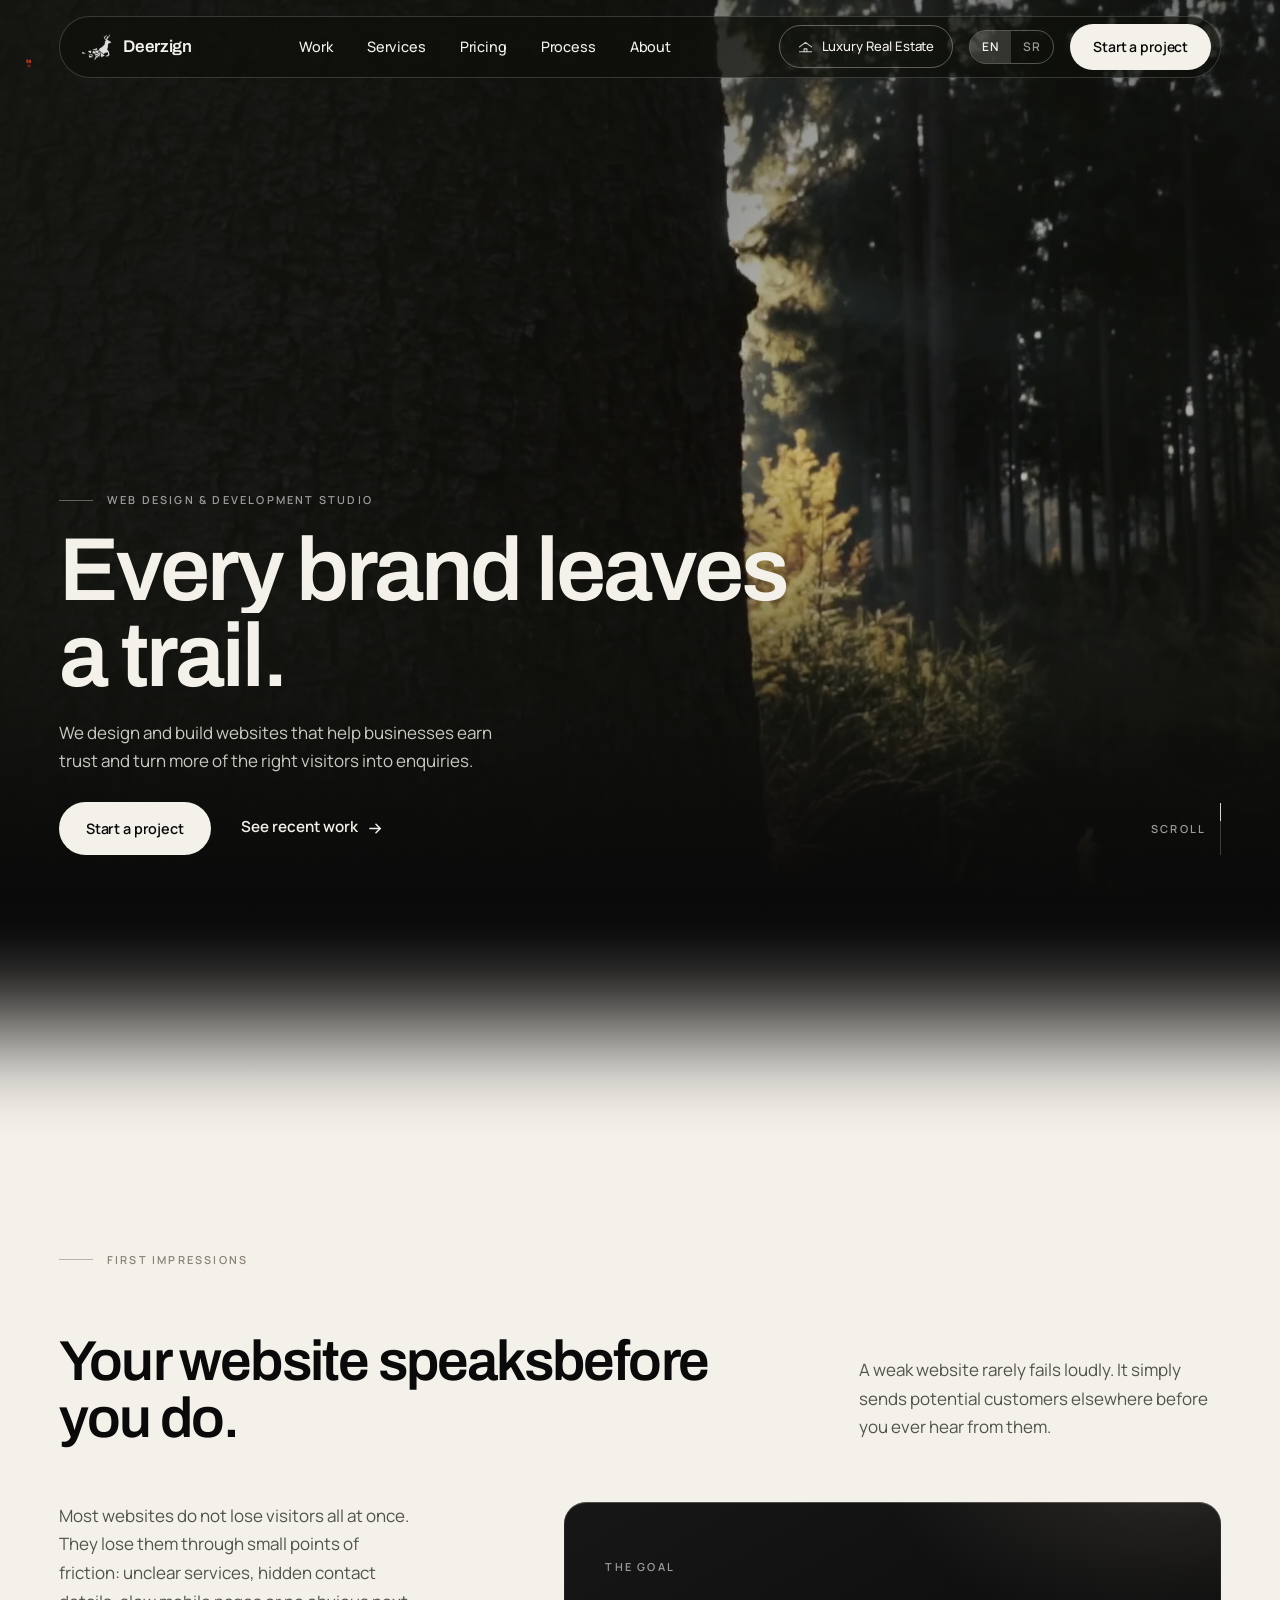
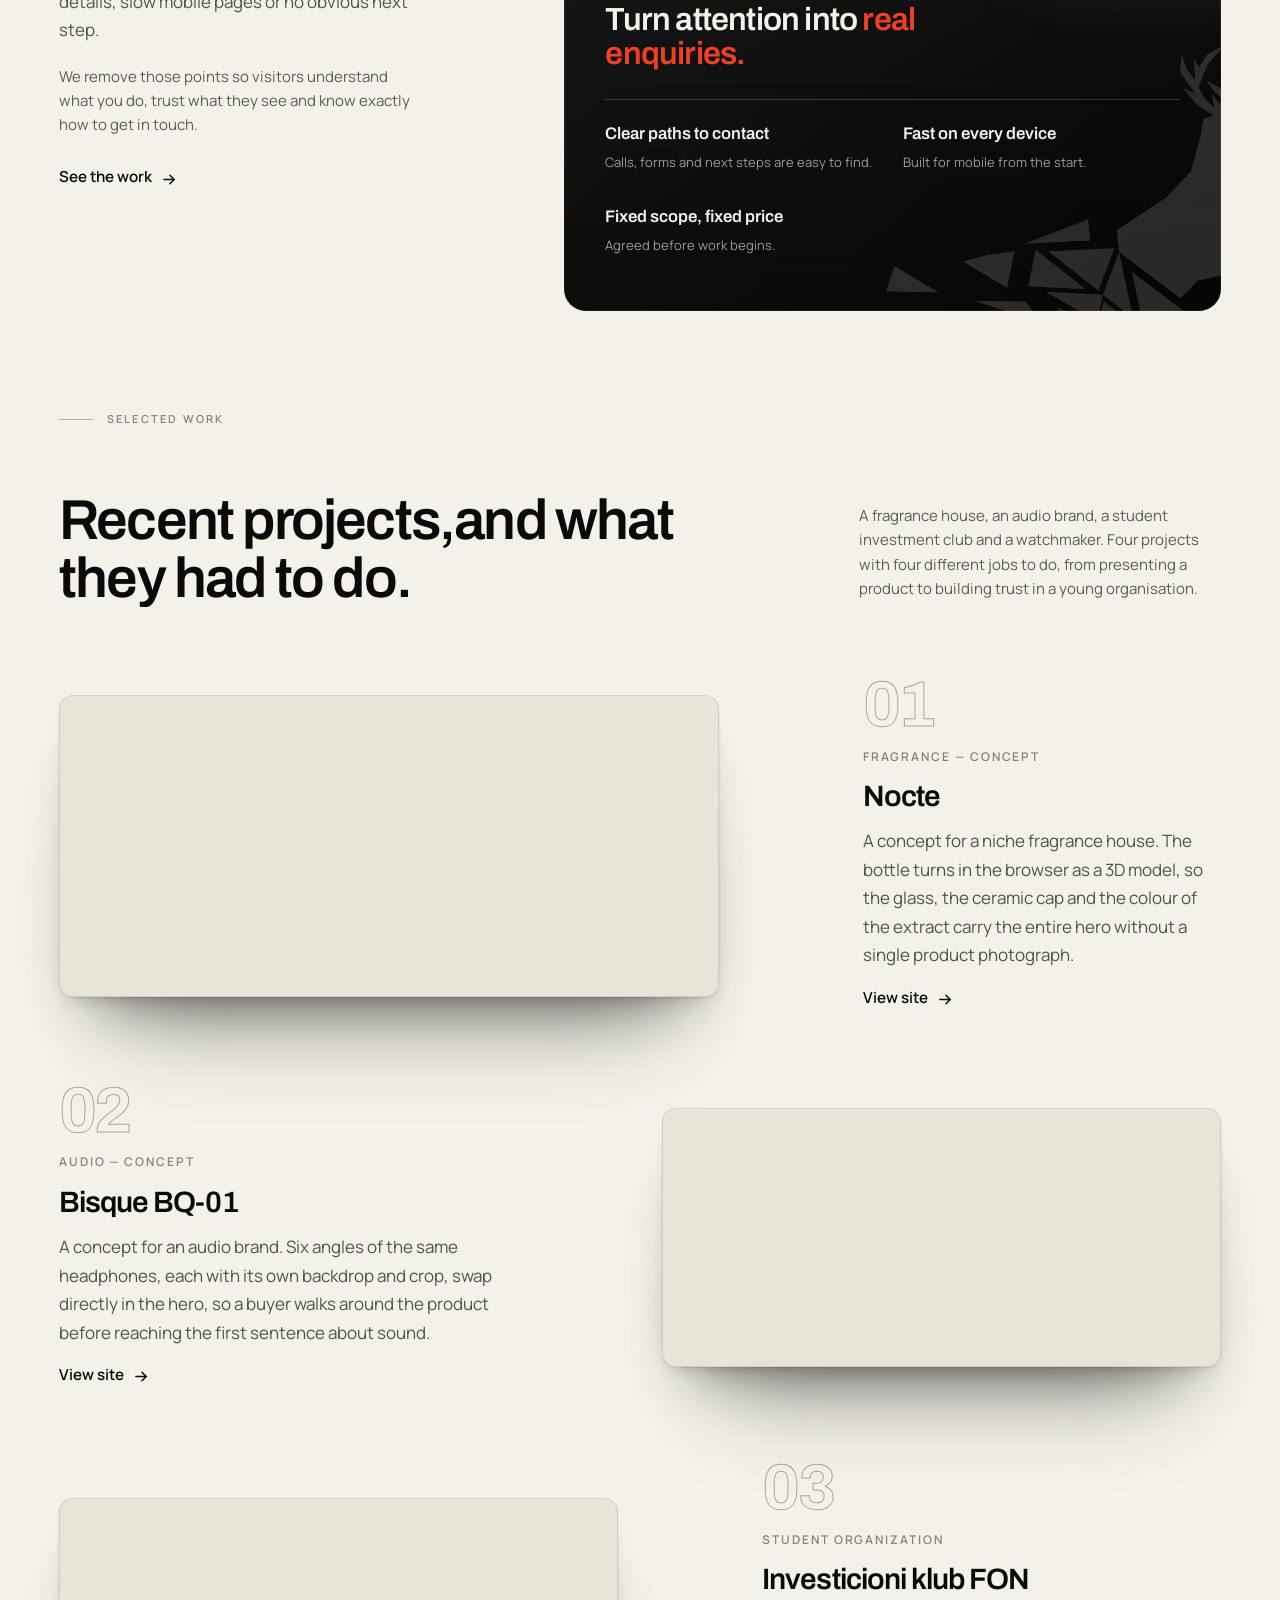
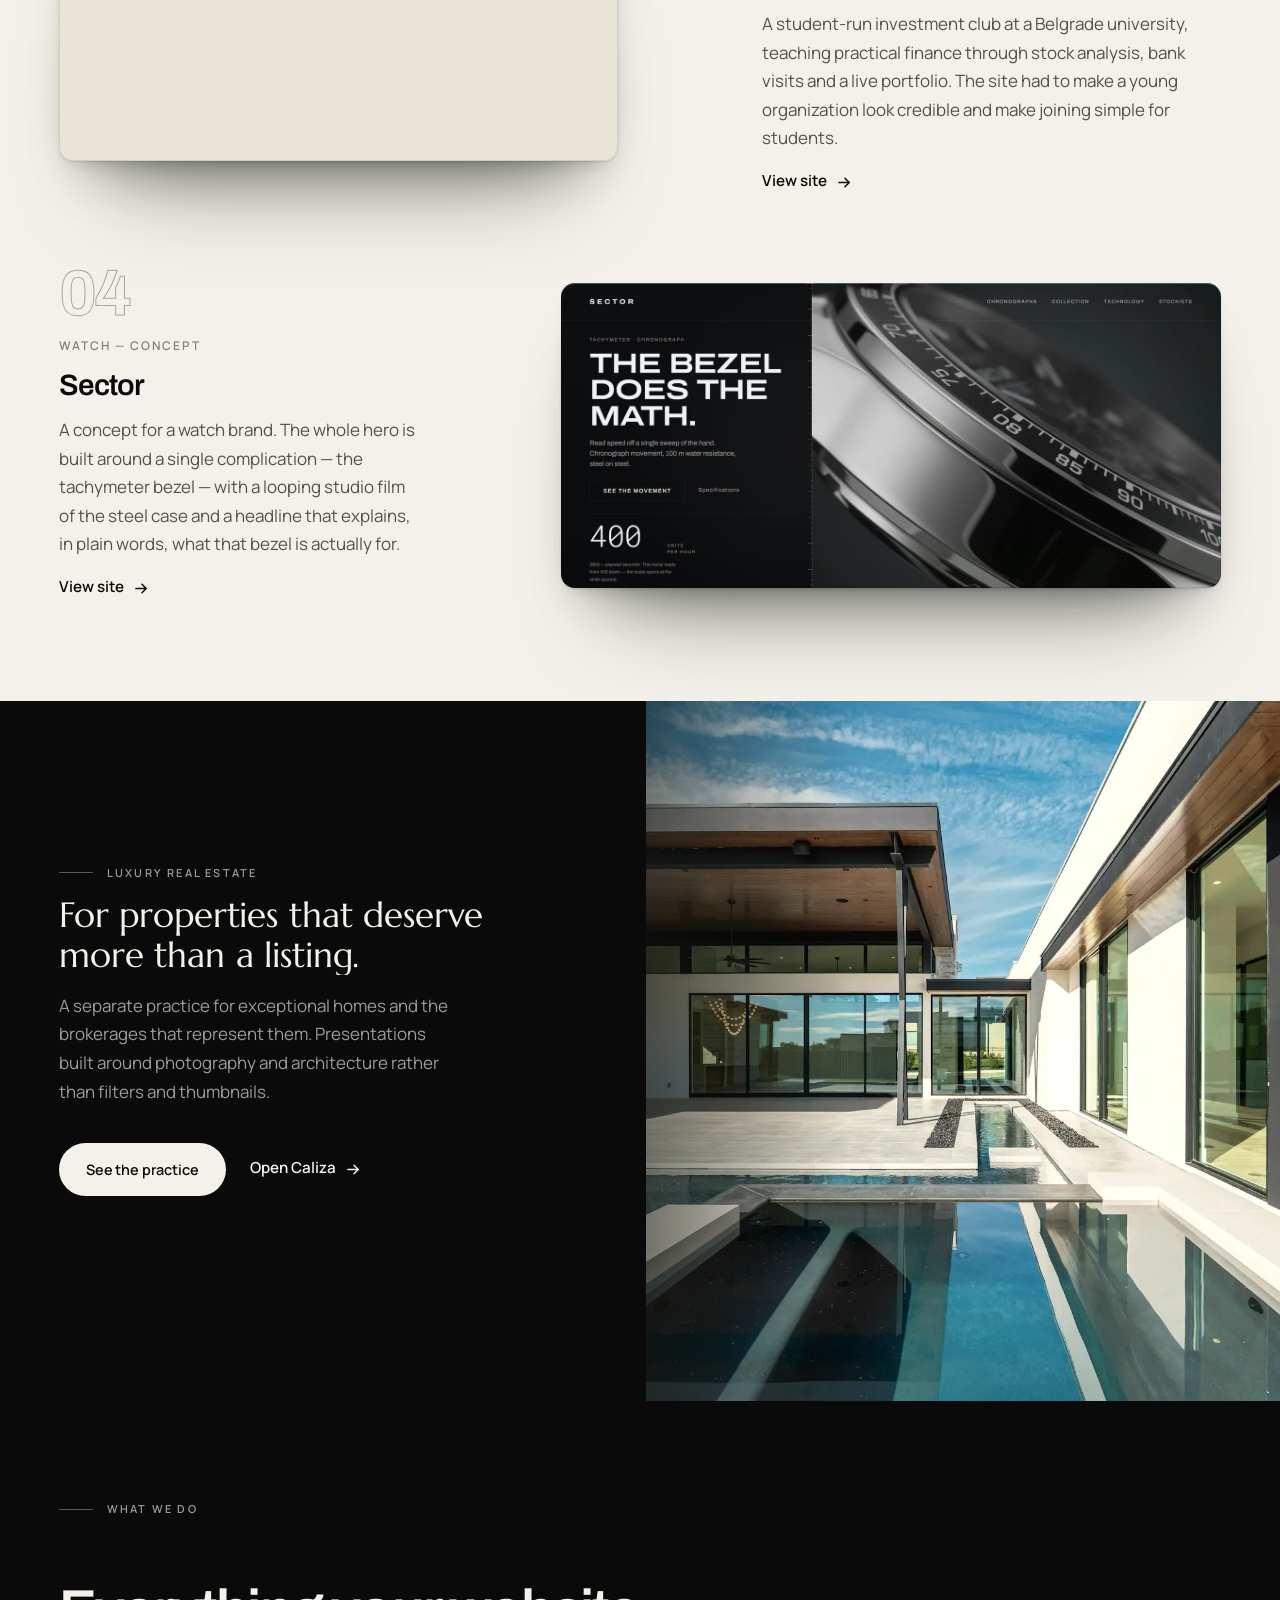
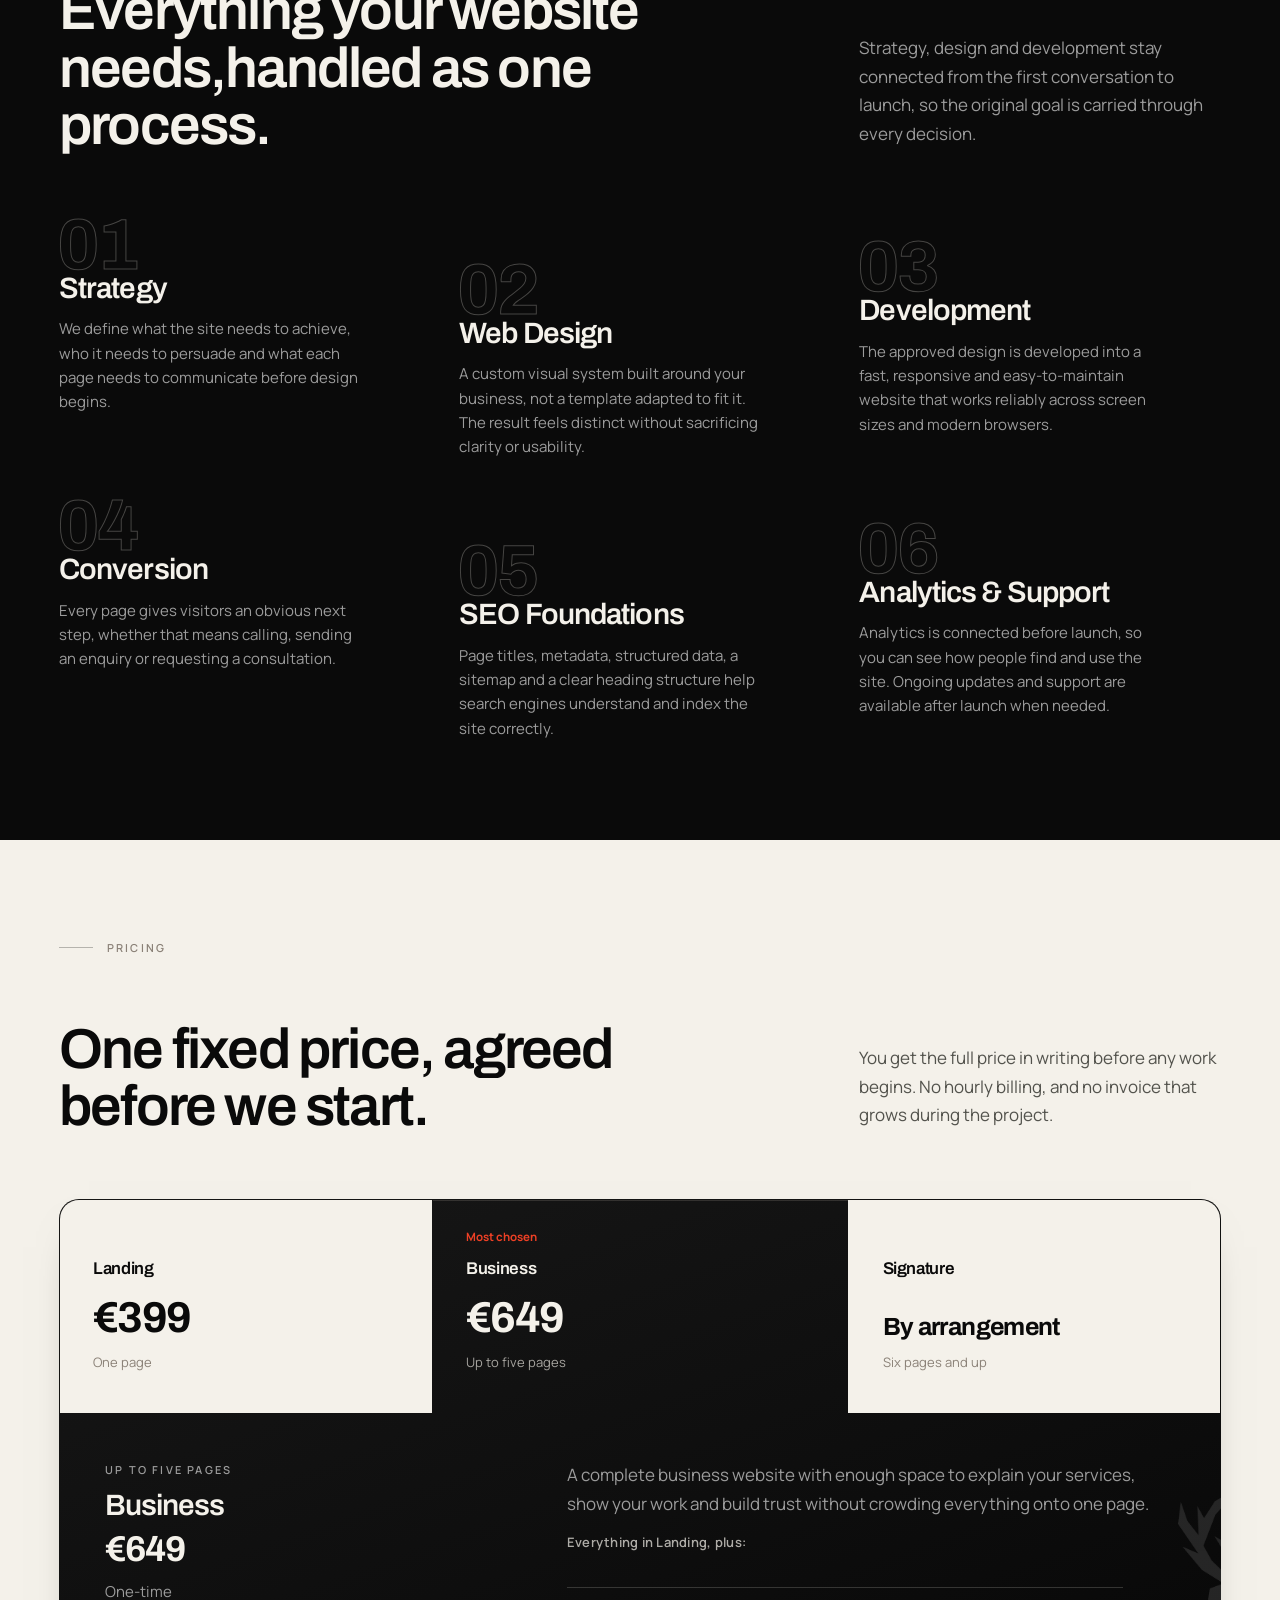
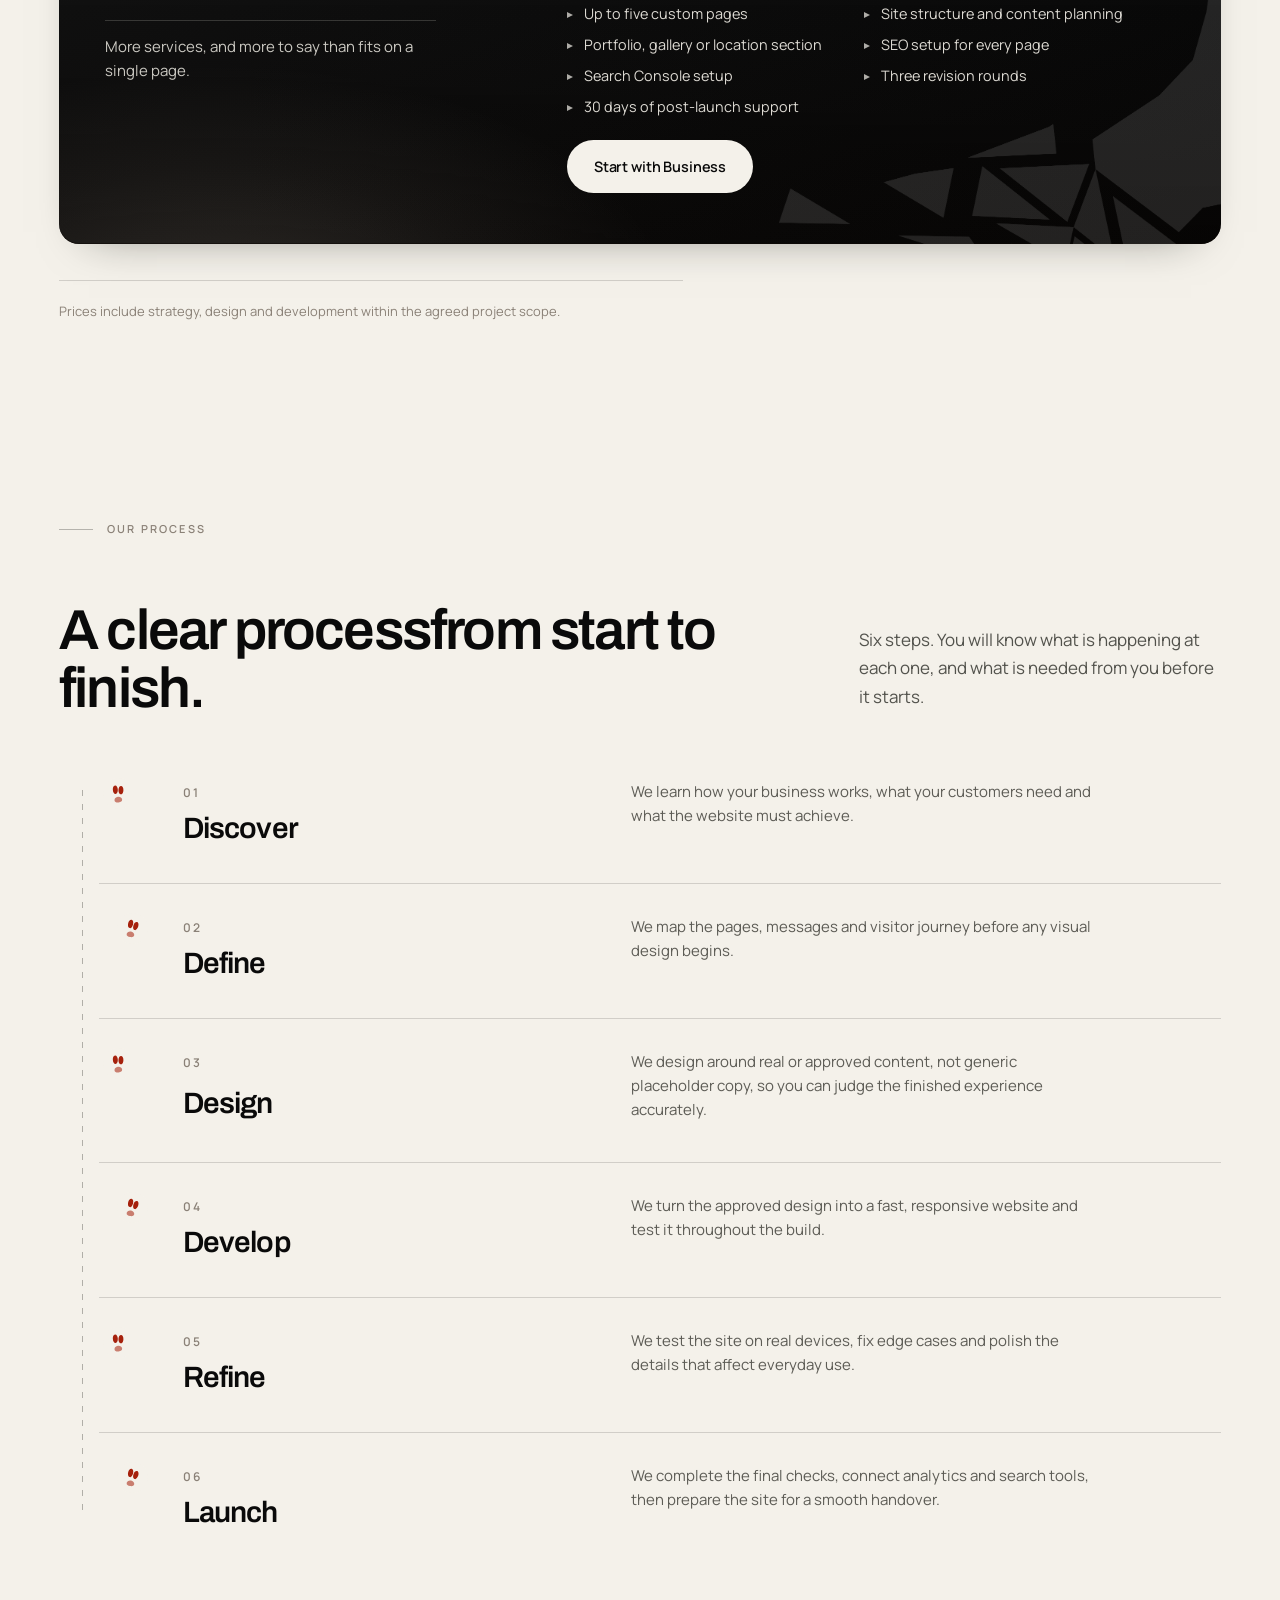
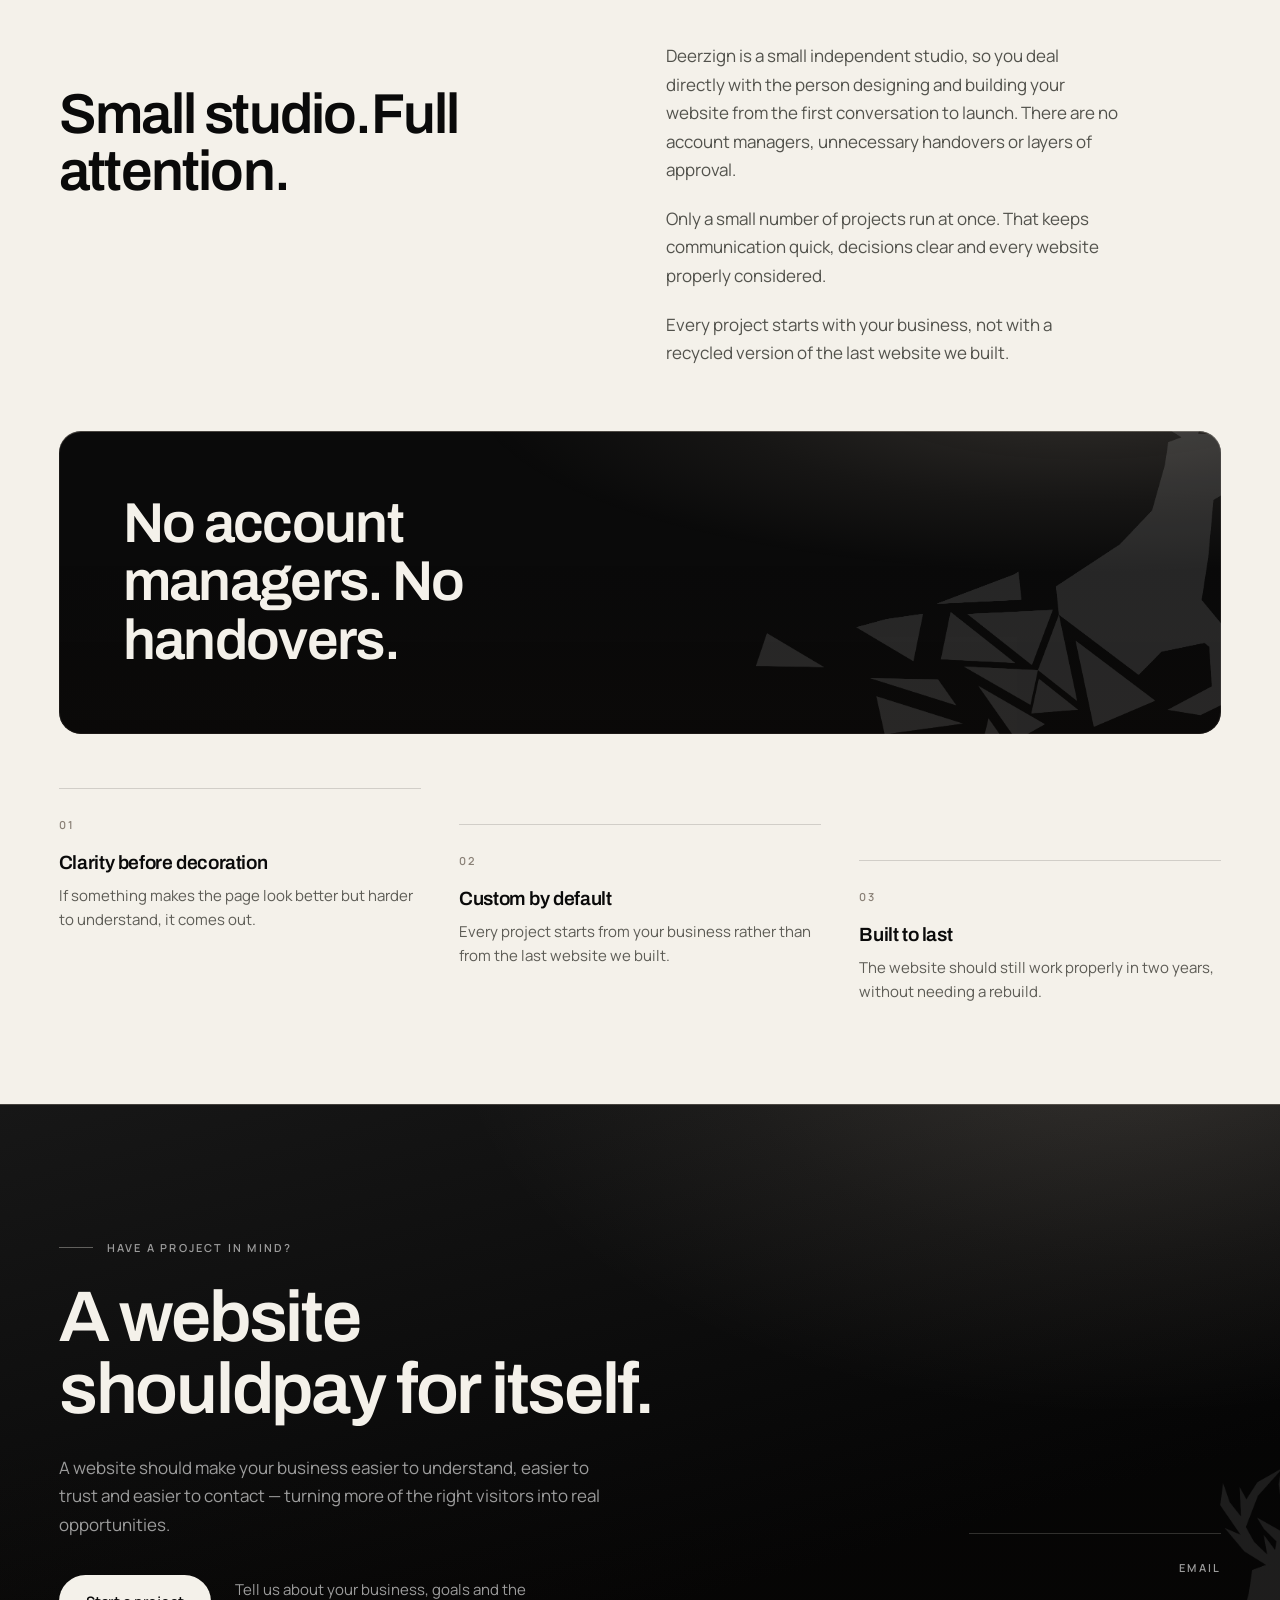
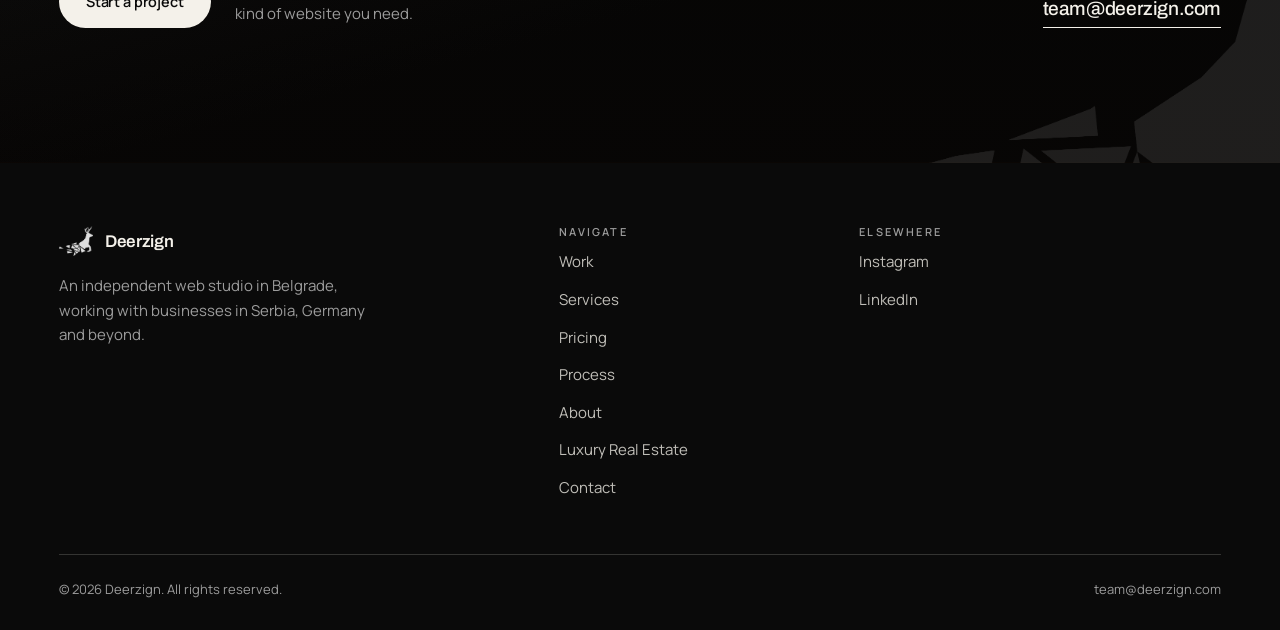
==== commit 61478217: "Add files via upload" ====
--- a/index.html
+++ b/index.html
@@ -32,7 +32,7 @@
 <link href="https://fonts.googleapis.com/css2?family=Archivo:wght@400;500;600;700&family=Manrope:wght@400;500;600;700&family=Marcellus&display=swap" rel="stylesheet">
 
 <script type="application/ld+json">
-{"@context":"https://schema.org","@type":["Organization","ProfessionalService"],"name":"Deerzign","url":"https://www.deerzign.com/","image":"https://www.deerzign.com/og-image.jpg","description":"Deerzign designs and builds custom websites that make a company look more professional and bring in more of the right enquiries. One fixed price, agreed before the work starts.","email":"mailto:team@deerzign.com","slogan":"Every brand leaves a trail.","priceRange":"€249+","knowsAbout":["Web design","Web development","Brand strategy","User experience design","Search engine optimization"],"makesOffer":[{"@type":"Offer","name":"Osnovni","price":"249","priceCurrency":"EUR","description":"One-page website, build only — up to five sections from your own text and photos, contact form, one revision round."},{"@type":"Offer","name":"Starter","price":"499","priceCurrency":"EUR","description":"One-page website with content structure and copywriting support, up to six sections, two revision rounds."},{"@type":"Offer","name":"Landmark","price":"849","priceCurrency":"EUR","description":"Multi-page business website, up to five pages, two revision rounds."},{"@type":"Offer","name":"Signature","description":"Six or more custom pages, editable content, integrations — quoted to scope, three revision rounds.","priceSpecification":{"@type":"PriceSpecification","priceCurrency":"EUR","description":"Quoted to scope"}}],"logo":"https://www.deerzign.com/deer.png","address":{"@type":"PostalAddress","addressLocality":"Belgrade","addressCountry":"RS"},"areaServed":["Serbia","Germany"],"contactPoint":{"@type":"ContactPoint","email":"team@deerzign.com","contactType":"customer service"}}
+{"@context":"https://schema.org","@type":["Organization","ProfessionalService"],"name":"Deerzign","url":"https://www.deerzign.com/","image":"https://www.deerzign.com/og-image.jpg","description":"Deerzign designs and builds custom websites that make a company look more professional and bring in more of the right enquiries. One fixed price, agreed before the work starts.","email":"mailto:team@deerzign.com","slogan":"Every brand leaves a trail.","priceRange":"€399+","knowsAbout":["Web design","Web development","Brand strategy","User experience design","Search engine optimization"],"makesOffer":[{"@type":"Offer","name":"Landing","price":"399","priceCurrency":"EUR","description":"One-page website with work on content structure and order, up to six sections, contact form, SEO foundations and analytics, two revision rounds."},{"@type":"Offer","name":"Business","price":"649","priceCurrency":"EUR","description":"Multi-page business website, up to five pages, site structure and content planning, per-page SEO, three revision rounds."},{"@type":"Offer","name":"Signature","description":"Six or more custom pages, editable content, integrations — quoted to scope.","priceSpecification":{"@type":"PriceSpecification","priceCurrency":"EUR","description":"Quoted to scope"}}],"logo":"https://www.deerzign.com/deer.png","address":{"@type":"PostalAddress","addressLocality":"Belgrade","addressCountry":"RS"},"areaServed":["Serbia","Germany"],"contactPoint":{"@type":"ContactPoint","email":"team@deerzign.com","contactType":"customer service"}}
 </script>
 
 <style>
@@ -398,172 +398,90 @@
 .svc-cell h3{font-size:var(--d3);letter-spacing:-.03em}
 .svc-cell p{margin-top:14px;max-width:34ch}
 
-/* ---- pricing: a ladder, not four parallel lists ----
-   Every tier contains the one below it, so the section is drawn as an
-   ascent rather than four equal rows: four stops climbing left to right,
-   and one dark stage beneath them showing whichever stop is selected.
-   The carry line inside each card ("everything in X, plus") does the
-   comparing, which is why only one card needs to be on screen at a time.
-   Radio inputs drive it — works with no JS, and arrow-key navigation
-   between tiers comes for free. */
-.ladder{margin-top:clamp(3rem,7vh,5.5rem);position:relative}
+/* ---- pricing: three tiers on one line, then a dark stage showing the
+   selected one in full. The carry line inside each card ("everything in X,
+   plus") does the comparing, so only one card is on screen at a time.
+   Radio inputs drive it — works with no JS, arrow keys move between tiers. */
+/* The ink is painted once, on the wrapper, and the tab strip and panel are
+   both transparent over it — so the lit tab and the panel below are literally
+   the same gradient rather than two blacks that have to be kept in step.
+   Unselected tabs are opaque paper and mask it off. */
+.ladder{margin-top:clamp(3rem,7vh,5.5rem);position:relative;
+  border-radius:20px;
+  background:linear-gradient(160deg,#171717 0%,#050505 100%);
+  box-shadow:0 18px 44px -30px rgba(20,21,15,.55)}
 .ladder-pick{position:absolute;width:1px;height:1px;opacity:0;pointer-events:none;margin:0}
 
-/* the floor of the clamp is set by the topmost label, not by taste: Signature
-   sits at 31% and its label stacks above the marker, so anything under ~340px
-   leaves it crowding the heading above */
-.ridge{position:relative;height:clamp(340px,28vw,375px)}
-/* The range is drawn, not filled in — a hairline crest over a barely-there
-   body, plus one hazy layer behind for depth. Keeping it light matters: a
-   solid dark mountain put a second heavy mass directly above the stage
-   panel, and the two competed instead of reading as one composition. Now
-   the card below is the only dark thing here. */
-/* and sideways too: the horizon used to start and stop dead at the shell's
-   padding, which announced the box it was drawn in. Fading both ends lets
-   the range read as continuing past the frame. */
-.ridge-peak{position:absolute;inset:0;width:100%;height:100%;pointer-events:none;overflow:visible;
-  -webkit-mask:linear-gradient(to right,transparent 0,#000 7%,#000 93%,transparent 100%);
-  mask:linear-gradient(to right,transparent 0,#000 7%,#000 93%,transparent 100%)}
-/* Both bodies dissolve downward instead of ending on a straight cut. Filled
-   flat, they stopped dead at the foot of the box and read as a grey rectangle
-   with a mountain drawn on top — the same reason the hero video is dissolved
-   into the page through a gradient band rather than butted against it. */
-.ridge-peak-far{fill:url(#ridgeFadeFar)}
-.ridge-peak-body{fill:url(#ridgeFadeNear)}
-.ridge-peak-crest{fill:none;stroke:rgba(20,21,15,.34);stroke-width:1;
-  stroke-linejoin:round;vector-effect:non-scaling-stroke}
-/* the crest itself thins out as it runs down to the foot, so the horizon
-   never terminates in a hard hairline either */
-.ridge-peak-crest{-webkit-mask:linear-gradient(to bottom,#000 62%,rgba(0,0,0,.25) 88%,transparent 100%);
-  mask:linear-gradient(to bottom,#000 62%,rgba(0,0,0,.25) 88%,transparent 100%)}
-/* the dashed line is the no-JS floor. Once the script has laid the tracks
-   it hides, because the prints then are the path. */
-.ridge-line{position:absolute;inset:0;width:100%;height:100%;pointer-events:none}
-.ridge-line polyline{fill:none;stroke:rgba(20,21,15,.32);stroke-width:1;
-  stroke-dasharray:4 7;vector-effect:non-scaling-stroke}
-.ridge.has-paws .ridge-line{display:none}
-
-/* the trail the deer actually walks — one print per step, alternating to
-   either side of the line and turned to face the way it is going. Laid out
-   in JS because the slope between two stops depends on how wide the ridge
-   is, and a print rotated to the wrong angle reads as a smudge. */
-.paws{position:absolute;inset:0;pointer-events:none}
-/* Both delays are worked out per print in JS and written onto the element:
-   --da for walking up, --dr for coming back down. They are counted from the
-   segment that is actually changing, not from the start of the whole trail —
-   anchoring them to the global index meant that picking Signature from
-   Landmark left the first print waiting 630ms, which just reads as lag. */
-.paw{position:absolute;width:17px;height:17px;color:var(--forest);
-  /* at rest a print is a small faint mark, so the path still reads when
-     nothing is lit; landing presses it to full size and squares it up */
-  transform:translate(-50%,-50%) rotate(calc(var(--rot) - 12deg)) scale(.5);
-  opacity:.13;
-  transition:opacity .26s var(--ease),
-             transform .44s cubic-bezier(.22,1.35,.36,1);
-  transition-delay:var(--dr)}
-.paw svg{width:100%;height:100%;display:block}
-
-/* the marker centre lands exactly on its own anchor point at any size,
-   which is what keeps the prints and the stops on one line */
-/* column-reverse puts the label above the marker while keeping the marker
-   first in the DOM. The label has to clear the mountain: sitting below, it
-   crossed the crest line and half of it landed on the dark body. Above, it
-   is always on the page's own cream, at any width. */
-.stop{--mk:56px;position:absolute;left:var(--x);top:var(--y);
-  transform:translate(-50%,calc(-100% + var(--mk) / 2));
-  display:flex;flex-direction:column-reverse;align-items:center;gap:12px;cursor:pointer;width:max-content}
-.stop-mark{position:relative;width:var(--mk);height:var(--mk);flex:none;border-radius:50%;
-  display:grid;place-items:center;
-  background:var(--warm);border:1px solid rgba(20,21,15,.26);
-  /* a fine rim set in from the edge, plus just enough lift to read as a made
-     object rather than a drawn dot. The plain tier gets neither, so the two
-     kinds of offer differ in how they are finished, not only in outline. */
-  box-shadow:inset 0 0 0 4px var(--warm),
-             inset 0 0 0 5px rgba(20,21,15,.13),
-             0 3px 8px -4px rgba(20,21,15,.3);
-  transition:background .5s var(--ease),border-color .5s var(--ease),
-             box-shadow .5s var(--ease),transform .5s var(--ease)}
-.stop-mark svg{width:27px;height:27px;color:var(--forest);opacity:.4;
-  transition:opacity .5s var(--ease),color .5s var(--ease)}
-.stop:hover .stop-mark{transform:scale(1.07)}
-
-/* Basic is a different kind of offer, not a smaller step on the same climb —
-   so it gets a different shape rather than a smaller circle, and it sits
-   outside the gate that opens the three full-service tiers */
-.stop--basic{--mk:50px}
-.stop--basic .stop-mark{border-radius:13px;box-shadow:none}
-.stop--basic .stop-mark svg{width:23px;height:23px}
-.stop-note{font-family:var(--text);font-size:.6875rem;font-weight:600;letter-spacing:.14em;
-  text-transform:uppercase;color:var(--brown);opacity:.85}
-.ridge-gate{position:absolute;left:25%;top:5%;bottom:5%;width:1px;pointer-events:none;
-  background:repeating-linear-gradient(to bottom,rgba(20,21,15,.2) 0 5px,transparent 5px 13px)}
-.ridge-zone{position:absolute;left:calc(25% + 14px);top:3%;pointer-events:none;
-  font-family:var(--text);font-size:.625rem;font-weight:600;letter-spacing:.18em;
-  text-transform:uppercase;color:var(--brown)}
-.stop-text{display:flex;flex-direction:column;align-items:center;gap:5px}
-.stop-name{font-family:var(--display);font-size:1.0625rem;font-weight:600;letter-spacing:-.02em;
-  color:var(--brown);transition:color .5s var(--ease)}
-/* the four prices are the reason the ridge exists — all of them stay solid
-   and readable, and selection is carried by weight of colour, not by
-   outlining the ones you haven't picked into near-invisibility */
-.stop-price{font-family:var(--display);font-size:clamp(1.3rem,1.9vw,1.7rem);font-weight:700;line-height:1;
-  letter-spacing:-.03em;color:var(--brown);transition:color .5s var(--ease)}
-.stop-flag{position:absolute;bottom:calc(100% + 10px);left:50%;transform:translateX(-50%);white-space:nowrap;
-  font-family:var(--text);font-size:.625rem;font-weight:600;letter-spacing:.16em;text-transform:uppercase;color:var(--brown)}
-
-#t-osnovni:checked ~ .ridge [for="t-osnovni"] .stop-mark,
-#t-starter:checked ~ .ridge [for="t-starter"] .stop-mark,
-#t-landmark:checked ~ .ridge [for="t-landmark"] .stop-mark,
-#t-signature:checked ~ .ridge [for="t-signature"] .stop-mark{background:var(--forest);border-color:var(--forest);transform:scale(1.12)}
-/* the rim survives the fill turning dark — it just changes which side of the
-   contrast it sits on. Basic is left out, so selecting it stays flat. */
-#t-starter:checked   ~ .ridge [for="t-starter"] .stop-mark,
-#t-landmark:checked  ~ .ridge [for="t-landmark"] .stop-mark,
-#t-signature:checked ~ .ridge [for="t-signature"] .stop-mark{
-  box-shadow:inset 0 0 0 4px var(--forest),
-             inset 0 0 0 5px rgba(244,241,233,.34),
-             0 7px 18px -7px rgba(20,21,15,.45)}
-#t-osnovni:checked ~ .ridge [for="t-osnovni"] .stop-mark svg,
-#t-starter:checked ~ .ridge [for="t-starter"] .stop-mark svg,
-#t-landmark:checked ~ .ridge [for="t-landmark"] .stop-mark svg,
-#t-signature:checked ~ .ridge [for="t-signature"] .stop-mark svg{color:var(--warm);opacity:1}
-#t-osnovni:checked ~ .ridge [for="t-osnovni"] .stop-name,
-#t-starter:checked ~ .ridge [for="t-starter"] .stop-name,
-#t-landmark:checked ~ .ridge [for="t-landmark"] .stop-name,
-#t-signature:checked ~ .ridge [for="t-signature"] .stop-name{color:var(--ink)}
-#t-osnovni:checked ~ .ridge [for="t-osnovni"] .stop-price,
-#t-starter:checked ~ .ridge [for="t-starter"] .stop-price,
-#t-landmark:checked ~ .ridge [for="t-landmark"] .stop-price,
-#t-signature:checked ~ .ridge [for="t-signature"] .stop-price{color:var(--ink)}
-/* the input sits off-screen, so its focus ring has to be drawn on the label */
-#t-osnovni:focus-visible ~ .ridge [for="t-osnovni"],
-#t-starter:focus-visible ~ .ridge [for="t-starter"],
-#t-landmark:focus-visible ~ .ridge [for="t-landmark"],
-#t-signature:focus-visible ~ .ridge [for="t-signature"]{outline:2px solid var(--forest);outline-offset:8px;border-radius:10px}
-
-/* the walk: every print up to the selected stop lights, staggered by index,
-   so the tracks run toward whichever tier you pick */
-/* .in gates the whole walk on the section actually being looked at — without
-   it the deer crosses the ridge during page load, while the pricing block is
-   still several screens down, and the one moment worth seeing is spent */
-.ladder.in #t-starter:checked   ~ .ridge .paw[data-seg="0"],
-.ladder.in #t-landmark:checked  ~ .ridge .paw[data-seg="0"],
-.ladder.in #t-landmark:checked  ~ .ridge .paw[data-seg="1"],
-.ladder.in #t-signature:checked ~ .ridge .paw[data-seg="0"],
-.ladder.in #t-signature:checked ~ .ridge .paw[data-seg="1"],
-.ladder.in #t-signature:checked ~ .ridge .paw[data-seg="2"]{
-  opacity:.95;transform:translate(-50%,-50%) rotate(var(--rot)) scale(1);
-  transition-delay:var(--da)}
-
-/* the stage — one dark panel the selected tier steps onto */
-/* the range fades out well before the foot of its box, so the panel is set
-   deliberately clear of it — butted straight underneath, the two surfaces
-   met at a seam with no relationship to each other */
-.stage{position:relative;overflow:hidden;border-radius:22px;color:var(--warm);
-  margin-top:clamp(18px,2.6vh,34px);
-  padding:clamp(28px,3.6vw,52px);
-  background:linear-gradient(150deg,#171717 0%,#050505 100%);
-  box-shadow:0 18px 44px -30px rgba(20,21,15,.55)}
+/* The three tiers are one strip cut into three tabs, sitting directly on top of
+   the dark panel. The selected tab fills with the panel's own ink and loses the
+   line between them, so the tab and the detail below read as a single object —
+   that is what says "this opened because you pressed that", without an arrow or
+   a caption having to announce it. Widths are 1 / 1.12 / 1 so the strip is not
+   three identical boxes; the middle one carries an extra line and gets the room. */
+.tiers{display:grid;grid-template-columns:1fr 1.12fr 1fr;
+  border:1px solid rgba(20,21,15,.20);border-bottom:0;border-radius:20px 20px 0 0;overflow:hidden}
+/* the flag line is reserved on all three, filled on one — so the three names
+   sit on one baseline whether or not a tier carries a flag */
+.tier{position:relative;display:flex;flex-direction:column;gap:0;cursor:pointer;
+  padding:clamp(44px,4.6vw,64px) clamp(22px,2.6vw,38px) clamp(30px,3.2vw,44px);
+  background:var(--warm);
+  transition:background .4s var(--ease),color .4s var(--ease)}
+.tier + .tier{border-left:1px solid rgba(20,21,15,.20)}
+.tier:hover{background:var(--warm-2)}
+.tier-flag{position:absolute;top:clamp(20px,2.2vw,30px);left:clamp(22px,2.6vw,38px);right:14px;
+  font-family:var(--text);font-size:.72rem;font-weight:700;color:var(--forest);
+  transition:color .4s var(--ease)}
+.tier-name{font-family:var(--display);font-size:1.0625rem;font-weight:600;letter-spacing:-.02em;
+  color:var(--ink);line-height:1.15;transition:color .4s var(--ease)}
+/* the price box keeps one height across all three whatever it holds, so the
+   hint lines below stay on a single line — "By arrangement" is set smaller and
+   dropped to the same baseline rather than being allowed to push its row up */
+.tier-cost{display:flex;align-items:flex-end;
+  min-height:clamp(1.9rem,3.4vw,2.7rem);
+  font-family:var(--display);font-size:clamp(1.9rem,3.4vw,2.7rem);font-weight:700;line-height:1;
+  letter-spacing:-.038em;color:var(--ink);margin-top:clamp(12px,1.4vw,18px);transition:color .4s var(--ease)}
+.tier-cost.is-text{font-size:clamp(1.15rem,2vw,1.55rem);letter-spacing:-.025em}
+.tier-hint{font-size:.8125rem;line-height:1.4;color:var(--brown);
+  margin-top:clamp(10px,1.2vw,14px);transition:color .4s var(--ease)}
+
+/* the lit tab simply stops covering the wrapper's ink, so it is the panel's
+   own surface carried upward — not a second black matched to it by hand */
+#t-landing:checked ~ .tiers [for="t-landing"],
+#t-poslovni:checked ~ .tiers [for="t-poslovni"],
+#t-signature:checked ~ .tiers [for="t-signature"]{
+  background:transparent;
+  box-shadow:inset 0 1px 0 rgba(248,234,216,.14)}
+#t-landing:checked ~ .tiers [for="t-landing"] .tier-name,
+#t-poslovni:checked ~ .tiers [for="t-poslovni"] .tier-name,
+#t-signature:checked ~ .tiers [for="t-signature"] .tier-name,
+#t-landing:checked ~ .tiers [for="t-landing"] .tier-cost,
+#t-poslovni:checked ~ .tiers [for="t-poslovni"] .tier-cost,
+#t-signature:checked ~ .tiers [for="t-signature"] .tier-cost{color:var(--warm)}
+#t-poslovni:checked ~ .tiers [for="t-poslovni"] .tier-flag{color:var(--ember-lit)}
+#t-landing:checked ~ .tiers [for="t-landing"] .tier-hint,
+#t-poslovni:checked ~ .tiers [for="t-poslovni"] .tier-hint,
+#t-signature:checked ~ .tiers [for="t-signature"] .tier-hint{color:rgba(244,241,233,.66)}
+/* the divider next to a dark tab would cut across the join — take it out on
+   both sides of whichever tab is lit */
+#t-landing:checked ~ .tiers [for="t-landing"] + .tier,
+#t-poslovni:checked ~ .tiers [for="t-poslovni"],
+#t-poslovni:checked ~ .tiers [for="t-poslovni"] + .tier,
+#t-signature:checked ~ .tiers [for="t-signature"]{border-left-color:transparent}
+/* the input sits off-screen, so its focus ring is drawn on the label */
+#t-landing:focus-visible ~ .tiers [for="t-landing"],
+#t-poslovni:focus-visible ~ .tiers [for="t-poslovni"],
+#t-signature:focus-visible ~ .tiers [for="t-signature"]{outline:2px solid var(--forest);outline-offset:-3px}
+
+/* the stage — the panel the selected tab opens into. Transparent: the ink it
+   shows is the wrapper's, the same one the lit tab shows, so the two are one
+   continuous surface with no seam to line up */
+.stage{position:relative;overflow:hidden;border-radius:0 0 20px 20px;color:var(--warm);
+  margin-top:0;
+  padding:clamp(30px,3.8vw,56px) clamp(28px,3.6vw,52px) clamp(32px,4vw,58px);
+  background:transparent}
+/* the shared panel rim would draw a hairline across the join — only the foot
+   of the panel keeps its edge */
+.stage::after{box-shadow:inset 0 -1px 0 rgba(14,8,4,.55)}
 .stage .deer-mark{position:absolute;right:-8%;bottom:-22%;width:46%;opacity:.13;filter:brightness(0) invert(1);pointer-events:none}
 .card{display:none;position:relative;z-index:1;grid-template-columns:repeat(12,1fr);
   gap:18px clamp(20px,3vw,48px);align-items:start}
@@ -572,9 +490,8 @@
 .card > .card-lead{animation-delay:.02s}
 .card > .card-body{animation-delay:.13s}
 @keyframes cardPart{from{opacity:0;transform:translateY(11px)}to{opacity:1;transform:none}}
-#t-osnovni:checked ~ .stage .card[data-tier="osnovni"],
-#t-starter:checked ~ .stage .card[data-tier="starter"],
-#t-landmark:checked ~ .stage .card[data-tier="landmark"],
+#t-landing:checked ~ .stage .card[data-tier="landing"],
+#t-poslovni:checked ~ .stage .card[data-tier="poslovni"],
 #t-signature:checked ~ .stage .card[data-tier="signature"]{display:grid}
 .card-lead{grid-column:1 / span 4;display:flex;flex-direction:column;gap:12px}
 .card-lead h3{font-size:var(--d3)}
@@ -767,21 +684,20 @@
   .svc{grid-template-columns:1fr;gap:clamp(28px,5vh,44px)}
   .svc-cell,.svc-cell:nth-child(2n){margin-top:0}
   .svc-cell{padding-top:clamp(38px,14vw,54px)}
-  /* the climb doesn't survive a narrow screen — the stops become a plain
-     two-up list of buttons, and the line that connected them goes away
-     rather than being redrawn as something it isn't */
-  .ridge{height:auto;display:grid;grid-template-columns:1fr 1fr;gap:12px}
-  .ridge-peak,.ridge-line,.paws,.ridge-gate,.ridge-zone{display:none}
-  .stop{--mk:42px;position:static;transform:none;flex-direction:row;align-items:center;flex-wrap:wrap;gap:12px;
-    width:auto;padding:14px 16px;border:1px solid var(--line);border-radius:14px}
-  .stop-mark svg{width:21px;height:21px}
-  .stop--basic{--mk:42px;border-style:dashed}
-  .stop--basic .stop-mark svg{width:19px;height:19px}
-  .stop-text{align-items:flex-start;gap:2px}
-  .stop-price{font-size:1.25rem}
-  .stop-flag{position:static;transform:none;width:100%;order:3}
-  .stop-note{width:100%;order:4}
-  .stage{margin-top:14px}
+  /* stacked, the strip stays one object: rows divided by the same hairline,
+     price held at the right edge so the three stay comparable at a glance */
+  .tiers{grid-template-columns:1fr}
+  .tier{display:grid;grid-template-columns:1fr auto;align-items:center;
+    column-gap:18px;row-gap:3px;padding:20px 22px}
+  .tier + .tier{border-left:0;border-top:1px solid rgba(20,21,15,.20)}
+  .tier-flag{position:static;grid-column:1 / -1;margin-bottom:3px}
+  .tier-name{grid-column:1;font-size:1.0625rem}
+  .tier-cost{grid-column:2;grid-row:span 2;font-size:1.45rem;margin-top:0;min-height:0}
+  .tier-cost.is-text{font-size:1.05rem}
+  .tier-hint{grid-column:1;margin-top:0}
+  /* the vertical-divider rules above don't apply once these are rows */
+  #t-landing:checked ~ .tiers [for="t-landing"] + .tier,
+  #t-poslovni:checked ~ .tiers [for="t-poslovni"] + .tier{border-top-color:transparent}
 }
 /* below this the price no longer fits beside the name — give it its own row.
    Must come after the 860 block to override it. */
@@ -790,7 +706,6 @@
      column gap is invisible anyway once everything stacks full width */
   .head,.intro-grid,.about-grid,.cta-grid,.foot-grid,
   .work-item,.principles,.card,.step{column-gap:16px}
-  .ridge{grid-template-columns:1fr}
 }
 @media (prefers-reduced-motion:reduce){
   html{scroll-behavior:auto}
@@ -1203,148 +1118,73 @@
   <div class="shell">
     <div class="head">
       <div class="tag rv"><span class="eyebrow" data-sr="Cene" data-en="Pricing">Pricing</span></div>
-      <h2 class="rv rv-lines" data-sr="Jedna fiksna cena,<br>dogovorena pre početka." data-en="One fixed price,<br>agreed before we start.">One fixed price,<br>agreed before we start.</h2>
+      <h2 class="rv rv-lines" data-sr="Jedna fiksna cena, <br>dogovorena pre početka." data-en="One fixed price, <br>agreed before we start.">One fixed price, <br>agreed before we start.</h2>
       <div class="head-note rv"><p class="lead" data-sr="Punu cenu dobijate u pisanoj formi pre početka rada. Bez naplate po satu i bez računa koji raste tokom projekta."
         data-en="You get the full price in writing before any work begins. No hourly billing, and no invoice that grows during the project.">You get the full price in writing before any work begins. No hourly billing, and no invoice that grows during the project.</p></div>
     </div>
 
-    <!-- the tiers are a ladder, so they're drawn as a climb: four stops on a
-         dashed trail, and one dark stage below showing the selected one.
+    <!-- three tiers on the trail, then one dark stage showing the selected one.
          Radios, not JS — keyboard arrows move between tiers for free. -->
     <div class="ladder rv">
-      <input class="ladder-pick" type="radio" name="dz-tier" id="t-osnovni">
-      <input class="ladder-pick" type="radio" name="dz-tier" id="t-starter">
-      <input class="ladder-pick" type="radio" name="dz-tier" id="t-landmark" checked>
+      <input class="ladder-pick" type="radio" name="dz-tier" id="t-landing">
+      <input class="ladder-pick" type="radio" name="dz-tier" id="t-poslovni" checked>
       <input class="ladder-pick" type="radio" name="dz-tier" id="t-signature">
 
-      <div class="ridge">
-        <!-- the climb made literal: a low mountain range in the same dark
-             material as the stage panel below, cresting exactly where
-             Signature sits. Basic stays off it, on flat ground before the
-             gate — it was never part of this ascent. -->
-        <!-- each summit lands under its own marker, so a tier literally
-             stands on the peak its price buys. Basic is left off the range
-             entirely — it sits on flat ground before the climb begins. -->
-        <svg class="ridge-peak" viewBox="0 0 100 100" preserveAspectRatio="none" aria-hidden="true">
-          <defs>
-            <linearGradient id="ridgeFadeNear" x1="0" y1="0" x2="0" y2="1">
-              <stop offset=".34" stop-color="#171717" stop-opacity=".095"/>
-              <stop offset=".78" stop-color="#171717" stop-opacity=".05"/>
-              <stop offset="1" stop-color="#171717" stop-opacity="0"/>
-            </linearGradient>
-            <linearGradient id="ridgeFadeFar" x1="0" y1="0" x2="0" y2="1">
-              <stop offset=".34" stop-color="#171717" stop-opacity=".055"/>
-              <stop offset=".8" stop-color="#171717" stop-opacity=".025"/>
-              <stop offset="1" stop-color="#171717" stop-opacity="0"/>
-            </linearGradient>
-          </defs>
-          <polygon class="ridge-peak-far" points="30,100 38,84 46,91 56,70 64,80 74,60 82,68 90,52 100,58 100,100"/>
-          <polygon class="ridge-peak-body" points="0,94 21,94 27,86 37.5,71 45,83 53,77 62.5,55 70,71 78,63 87.5,39 94,53 100,47 100,100 0,100"/>
-          <polyline class="ridge-peak-crest" points="0,94 21,94 27,86 37.5,71 45,83 53,77 62.5,55 70,71 78,63 87.5,39 94,53 100,47"/>
-        </svg>
-
-        <svg class="ridge-line" viewBox="0 0 100 100" preserveAspectRatio="none" aria-hidden="true">
-          <polyline points="12.5,86 37.5,63 62.5,47 87.5,31"/>
-        </svg>
-
-        <div class="paws" aria-hidden="true"></div>
-        <span class="ridge-gate" aria-hidden="true"></span>
-        <span class="ridge-zone" aria-hidden="true">Premium</span>
-
-        <label class="stop stop--basic" for="t-osnovni" style="--x:12.5%;--y:86%">
-          <span class="stop-mark"><svg viewBox="0 0 24 24" fill="currentColor" aria-hidden="true"><path d="M9.4 3.2c1.6 0 2.6 2 2.4 4.6-.2 2.6-1.3 4.4-2.8 4.3-1.6-.1-2.6-2.1-2.4-4.7.2-2.5 1.3-4.2 2.8-4.2Z"/><path d="M15.6 4.6c1.5.2 2.3 2.2 1.9 4.7-.4 2.5-1.7 4.2-3.2 3.9-1.5-.3-2.3-2.3-1.9-4.8.4-2.4 1.7-4 3.2-3.8Z"/><path d="M11 15.4c2.2 0 4 1.5 4 3.3s-1.8 2.6-4 2.6-4-.8-4-2.6 1.8-3.3 4-3.3Z" opacity=".55"/></svg></span>
-          <span class="stop-text">
-            <span class="stop-name" data-sr="Osnovni" data-en="Basic">Basic</span>
-            <span class="stop-price">€249</span>
-            <span class="stop-note" data-sr="Samo izrada" data-en="Build only">Build only</span>
-          </span>
+      <div class="tiers">
+        <label class="tier" for="t-landing">
+          <span class="tier-name" data-sr="Landing" data-en="Landing">Landing</span>
+          <span class="tier-cost">€399</span>
+          <span class="tier-hint" data-sr="Jedna strana" data-en="One page">One page</span>
         </label>
 
-        <label class="stop" for="t-starter" style="--x:37.5%;--y:63%">
-          <span class="stop-mark"><svg viewBox="0 0 24 24" fill="currentColor" aria-hidden="true"><path d="M9.4 3.2c1.6 0 2.6 2 2.4 4.6-.2 2.6-1.3 4.4-2.8 4.3-1.6-.1-2.6-2.1-2.4-4.7.2-2.5 1.3-4.2 2.8-4.2Z"/><path d="M15.6 4.6c1.5.2 2.3 2.2 1.9 4.7-.4 2.5-1.7 4.2-3.2 3.9-1.5-.3-2.3-2.3-1.9-4.8.4-2.4 1.7-4 3.2-3.8Z"/><path d="M11 15.4c2.2 0 4 1.5 4 3.3s-1.8 2.6-4 2.6-4-.8-4-2.6 1.8-3.3 4-3.3Z" opacity=".55"/></svg></span>
-          <span class="stop-text">
-            <span class="stop-name">Starter</span>
-            <span class="stop-price">€499</span>
-          </span>
+        <label class="tier" for="t-poslovni">
+          <span class="tier-flag" data-sr="Najčešći izbor" data-en="Most chosen">Most chosen</span>
+          <span class="tier-name" data-sr="Poslovni sajt" data-en="Business">Business</span>
+          <span class="tier-cost">€649</span>
+          <span class="tier-hint" data-sr="Do pet strana" data-en="Up to five pages">Up to five pages</span>
         </label>
 
-        <label class="stop" for="t-landmark" style="--x:62.5%;--y:47%">
-          <span class="stop-mark"><svg viewBox="0 0 24 24" fill="currentColor" aria-hidden="true"><path d="M9.4 3.2c1.6 0 2.6 2 2.4 4.6-.2 2.6-1.3 4.4-2.8 4.3-1.6-.1-2.6-2.1-2.4-4.7.2-2.5 1.3-4.2 2.8-4.2Z"/><path d="M15.6 4.6c1.5.2 2.3 2.2 1.9 4.7-.4 2.5-1.7 4.2-3.2 3.9-1.5-.3-2.3-2.3-1.9-4.8.4-2.4 1.7-4 3.2-3.8Z"/><path d="M11 15.4c2.2 0 4 1.5 4 3.3s-1.8 2.6-4 2.6-4-.8-4-2.6 1.8-3.3 4-3.3Z" opacity=".55"/></svg></span>
-          <span class="stop-text">
-            <span class="stop-name">Landmark</span>
-            <span class="stop-price">€849</span>
-          </span>
-          <span class="stop-flag" data-sr="Najčešći izbor" data-en="Most chosen">Most chosen</span>
-        </label>
-
-        <label class="stop" for="t-signature" style="--x:87.5%;--y:31%">
-          <span class="stop-mark"><svg viewBox="0 0 24 24" fill="currentColor" aria-hidden="true"><path d="M9.4 3.2c1.6 0 2.6 2 2.4 4.6-.2 2.6-1.3 4.4-2.8 4.3-1.6-.1-2.6-2.1-2.4-4.7.2-2.5 1.3-4.2 2.8-4.2Z"/><path d="M15.6 4.6c1.5.2 2.3 2.2 1.9 4.7-.4 2.5-1.7 4.2-3.2 3.9-1.5-.3-2.3-2.3-1.9-4.8.4-2.4 1.7-4 3.2-3.8Z"/><path d="M11 15.4c2.2 0 4 1.5 4 3.3s-1.8 2.6-4 2.6-4-.8-4-2.6 1.8-3.3 4-3.3Z" opacity=".55"/></svg></span>
-          <span class="stop-text">
-            <span class="stop-name">Signature</span>
-            <span class="stop-price" data-sr="Po dogovoru" data-en="By arrangement">By arrangement</span>
-          </span>
+        <label class="tier" for="t-signature">
+          <span class="tier-name">Signature</span>
+          <span class="tier-cost is-text" data-sr="Po dogovoru" data-en="By arrangement">By arrangement</span>
+          <span class="tier-hint" data-sr="Šest i više strana" data-en="Six pages and up">Six pages and up</span>
         </label>
       </div>
 
       <div class="stage on-dark">
         <img class="deer-mark" src="deer.png" alt="" aria-hidden="true">
 
-        <article class="card" data-tier="osnovni">
+        <article class="card" data-tier="landing">
           <div class="card-lead">
             <span class="eyebrow" data-sr="Jedna strana" data-en="One page">One page</span>
-            <h3 data-sr="Osnovni" data-en="Basic">Basic</h3>
-            <span class="card-price">€249</span>
+            <h3 data-sr="Landing" data-en="Landing">Landing</h3>
+            <span class="card-price">€399</span>
             <span class="small" data-sr="Jednokratno" data-en="One-time">One-time</span>
-            <p class="card-for" data-sr="Imate tekst i fotografije — treba vam sajt."
-              data-en="You have the text and the photos — you need a site.">You have the text and the photos — you need a site.</p>
+            <p class="card-for" data-sr="Treba vam jedna jaka strana koja predstavlja firmu."
+              data-en="You need one strong page that presents the business.">You need one strong page that presents the business.</p>
           </div>
           <div class="card-body">
-            <p class="lead" data-sr="Najbrži put do sajta. Pošaljete tekst i fotografije, mi ih složimo u čistu stranu od pet sekcija sa kontakt formom. Bez dugog procesa i bez sastanaka."
-              data-en="The quickest route to a website. You send the text and photos, we set them into a clean five-section page with a contact form. No long process, no meetings.">The quickest route to a website. You send the text and photos, we set them into a clean five-section page with a contact form. No long process, no meetings.</p>
+            <p class="lead" data-sr="Kompletna jednostrana prezentacija. Radimo na strukturi i redosledu sadržaja — šta ide prvo, šta se izostavlja i čime se posetilac vodi ka kontaktu."
+              data-en="A complete one-page presentation. We work on the structure and order of the content — what comes first, what gets left out, and what leads the visitor to get in touch.">A complete one-page presentation. We work on the structure and order of the content — what comes first, what gets left out, and what leads the visitor to get in touch.</p>
             <ul class="feature-list">
               <li data-sr="Prilagođen dizajn jedne strane" data-en="Custom one-page design">Custom one-page design</li>
-              <li data-sr="Do pet sekcija" data-en="Up to five sections">Up to five sections</li>
-              <li data-sr="Vaš tekst i fotografije uneti u sajt" data-en="Your text and photos placed into the site">Your text and photos placed into the site</li>
-              <li data-sr="Kontakt forma" data-en="Contact form">Contact form</li>
+              <li data-sr="Do šest sekcija" data-en="Up to six sections">Up to six sections</li>
+              <li data-sr="Rad na strukturi i redosledu sadržaja" data-en="Work on content structure and order">Work on content structure and order</li>
+              <li data-sr="Kontakt forma i jasni pozivi na akciju" data-en="Contact form and clear calls to action">Contact form and clear calls to action</li>
               <li data-sr="Prilagođeno mobilnim uređajima" data-en="Mobile-ready">Mobile-ready</li>
-              <li data-sr="Osnovno SEO podešavanje" data-en="Basic SEO setup">Basic SEO setup</li>
-              <li data-sr="Jedna runda izmena" data-en="One revision round">One revision round</li>
-              <li data-sr="7 dana podrške nakon lansiranja" data-en="7 days of post-launch support">7 days of post-launch support</li>
-            </ul>
-            <a class="btn btn-light" href="brief.html?paket=Osnovni" data-sr="Krenite sa Osnovnim" data-en="Start with Basic">Start with Basic</a>
-          </div>
-        </article>
-
-        <article class="card" data-tier="starter">
-          <div class="card-lead">
-            <span class="eyebrow" data-sr="Jedna strana, prošireno" data-en="One page, extended">One page, extended</span>
-            <h3>Starter</h3>
-            <span class="card-price">€499</span>
-            <span class="small" data-sr="Jednokratno" data-en="One-time">One-time</span>
-            <p class="card-for" data-sr="Treba vam i pomoć da se sadržaj složi kako treba."
-              data-en="You also want help getting the content right.">You also want help getting the content right.</p>
-          </div>
-          <div class="card-body">
-            <p class="lead" data-sr="Ista jedna strana, ali sa našim radom na strukturi i redosledu sadržaja — šta ide prvo, šta se izostavlja i čime se posetilac vodi ka kontaktu."
-              data-en="The same single page, but with our work on structure and order — what comes first, what gets left out, and what leads the visitor to get in touch.">The same single page, but with our work on structure and order — what comes first, what gets left out, and what leads the visitor to get in touch.</p>
-            <p class="card-carry" data-sr="Sve iz Osnovnog, plus:" data-en="Everything in Basic, plus:">Everything in Basic, plus:</p>
-            <ul class="feature-list">
-              <li data-sr="Do šest sadržajnih sekcija" data-en="Up to six content sections">Up to six content sections</li>
-              <li data-sr="Rad na strukturi i redosledu sadržaja" data-en="Work on content structure and order">Work on content structure and order</li>
-              <li data-sr="Jasni pozivi na akciju" data-en="Clear calls to action">Clear calls to action</li>
               <li data-sr="SEO osnove i podešavanje analitike" data-en="SEO foundations and analytics setup">SEO foundations and analytics setup</li>
               <li data-sr="Dve runde izmena" data-en="Two revision rounds">Two revision rounds</li>
               <li data-sr="14 dana podrške nakon lansiranja" data-en="14 days of post-launch support">14 days of post-launch support</li>
             </ul>
-            <a class="btn btn-light" href="brief.html?paket=Starter" data-sr="Krenite sa Starterom" data-en="Start with Starter">Start with Starter</a>
+            <a class="btn btn-light" href="brief.html?paket=Landing" data-sr="Krenite sa Landingom" data-en="Start with Landing">Start with Landing</a>
           </div>
         </article>
 
-        <article class="card" data-tier="landmark">
+        <article class="card" data-tier="poslovni">
           <div class="card-lead">
             <span class="eyebrow" data-sr="Do pet strana" data-en="Up to five pages">Up to five pages</span>
-            <h3>Landmark</h3>
-            <span class="card-price">€849</span>
+            <h3 data-sr="Poslovni sajt" data-en="Business">Business</h3>
+            <span class="card-price">€649</span>
             <span class="small" data-sr="Jednokratno" data-en="One-time">One-time</span>
             <p class="card-for" data-sr="Više usluga i više toga da se ispriča nego što staje na jednu stranu."
               data-en="More services, and more to say than fits on a single page.">More services, and more to say than fits on a single page.</p>
@@ -1352,16 +1192,17 @@
           <div class="card-body">
             <p class="lead" data-sr="Kompletan poslovni sajt sa dovoljno prostora da objasnite usluge, pokažete radove i izgradite poverenje, bez gomilanja svega na jednu stranu."
               data-en="A complete business website with enough space to explain your services, show your work and build trust without crowding everything onto one page.">A complete business website with enough space to explain your services, show your work and build trust without crowding everything onto one page.</p>
-            <p class="card-carry" data-sr="Sve iz Startera, plus:" data-en="Everything in Starter, plus:">Everything in Starter, plus:</p>
+            <p class="card-carry" data-sr="Sve iz Landinga, plus:" data-en="Everything in Landing, plus:">Everything in Landing, plus:</p>
             <ul class="feature-list">
               <li data-sr="Do pet prilagođenih strana" data-en="Up to five custom pages">Up to five custom pages</li>
               <li data-sr="Planiranje strukture sajta i sadržaja" data-en="Site structure and content planning">Site structure and content planning</li>
               <li data-sr="Sekcija portfolija, galerije ili lokacije" data-en="Portfolio, gallery or location section">Portfolio, gallery or location section</li>
               <li data-sr="SEO podešavanje za svaku stranu" data-en="SEO setup for every page">SEO setup for every page</li>
               <li data-sr="Podešavanje Search Console-a" data-en="Search Console setup">Search Console setup</li>
+              <li data-sr="Tri runde izmena" data-en="Three revision rounds">Three revision rounds</li>
               <li data-sr="30 dana podrške nakon lansiranja" data-en="30 days of post-launch support">30 days of post-launch support</li>
             </ul>
-            <a class="btn btn-light" href="brief.html?paket=Landmark" data-sr="Krenite sa Landmarkom" data-en="Start with Landmark">Start with Landmark</a>
+            <a class="btn btn-light" href="brief.html?paket=Poslovni" data-sr="Krenite sa Poslovnim sajtom" data-en="Start with Business">Start with Business</a>
           </div>
         </article>
 
@@ -1377,14 +1218,13 @@
           <div class="card-body">
             <p class="lead" data-sr="Veći sajt za firme kojima su potrebne dodatne strane, sadržaj koji se menja, integracije ili funkcionalnosti van standardnog poslovnog sajta."
               data-en="A larger website for businesses that need additional pages, editable content, integrations or functionality beyond a standard company website.">A larger website for businesses that need additional pages, editable content, integrations or functionality beyond a standard company website.</p>
-            <p class="card-carry" data-sr="Sve iz Landmarka, plus:" data-en="Everything in Landmark, plus:">Everything in Landmark, plus:</p>
+            <p class="card-carry" data-sr="Sve iz Poslovnog sajta, plus:" data-en="Everything in Business, plus:">Everything in Business, plus:</p>
             <ul class="feature-list">
               <li data-sr="Šest ili više prilagođenih strana" data-en="Six or more custom pages">Six or more custom pages</li>
               <li data-sr="Sadržaj koji sami menjate — projekti, članci" data-en="Content you edit yourself — projects, articles">Content you edit yourself — projects, articles</li>
               <li data-sr="Prilagođene forme i interaktivne sekcije" data-en="Custom forms and interactive sections">Custom forms and interactive sections</li>
               <li data-sr="Integracije za zakazivanje ili sa drugim servisima" data-en="Booking or third-party integrations">Booking or third-party integrations</li>
               <li data-sr="Prošireno podešavanje analitike i SEO-a" data-en="Extended analytics and SEO setup">Extended analytics and SEO setup</li>
-              <li data-sr="Tri runde izmena" data-en="Three revision rounds">Three revision rounds</li>
               <li data-sr="45 dana podrške nakon lansiranja" data-en="45 days of post-launch support">45 days of post-launch support</li>
             </ul>
             <a class="btn btn-light" href="brief.html?paket=Signature" data-sr="Razgovarajmo o projektu po meri" data-en="Discuss a custom project">Discuss a custom project</a>
@@ -1534,78 +1374,6 @@
 <script>
 (function(){
   var reduce = window.matchMedia('(prefers-reduced-motion: reduce)').matches;
-
-  /* ---- the pricing trail ----
-     One hoof print per step between the stops, alternating to either side of
-     the line and turned to face the way it is walking. The positions are
-     computed rather than authored: the slope between two stops changes with
-     the width of the ridge, and a print rotated to the wrong angle stops
-     reading as a track and starts reading as a smudge. If this never runs,
-     the dashed polyline underneath is what shows. */
-  (function(){
-    var ridge = document.querySelector('.ridge');
-    var layer = ridge && ridge.querySelector('.paws');
-    if (!layer) return;
-
-    var HOOF = '<svg viewBox="0 0 24 24" fill="currentColor" aria-hidden="true">'
-      + '<path d="M9.4 3.2c1.6 0 2.6 2 2.4 4.6-.2 2.6-1.3 4.4-2.8 4.3-1.6-.1-2.6-2.1-2.4-4.7.2-2.5 1.3-4.2 2.8-4.2Z"/>'
-      + '<path d="M15.6 4.6c1.5.2 2.3 2.2 1.9 4.7-.4 2.5-1.7 4.2-3.2 3.9-1.5-.3-2.3-2.3-1.9-4.8.4-2.4 1.7-4 3.2-3.8Z"/>'
-      + '<path d="M11 15.4c2.2 0 4 1.5 4 3.3s-1.8 2.6-4 2.6-4-.8-4-2.6 1.8-3.3 4-3.3Z" opacity=".55"/></svg>';
-
-    function lay(){
-      /* below 860 the stops become a plain list — there is no line to walk */
-      if (getComputedStyle(ridge).display === 'grid'){
-        layer.innerHTML = ''; ridge.classList.remove('has-paws'); return;
-      }
-      var rb = ridge.getBoundingClientRect();
-      if (!rb.width) return;
-      var pts = [].map.call(ridge.querySelectorAll('.stop'), function(s){
-        var m = s.querySelector('.stop-mark').getBoundingClientRect();
-        return { x:m.left + m.width/2 - rb.left, y:m.top + m.height/2 - rb.top, r:m.width/2 };
-      });
-      if (pts.length < 2) return;
-
-      var segs = pts.length - 1;
-      var html = '', i = 0;
-      for (var seg = 0; seg < segs; seg++){
-        var a = pts[seg], b = pts[seg+1];
-        var dx = b.x - a.x, dy = b.y - a.y;
-        var len = Math.sqrt(dx*dx + dy*dy);
-        var ang = Math.atan2(dy, dx);
-        var from = a.r + 18, to = len - (b.r + 18), span = to - from;
-        if (span < 24) continue;
-        var n = Math.max(2, Math.round(span / 30));
-        for (var k = 0; k < n; k++){
-          var t = (from + span * (k + .5) / n) / len;
-          var px = a.x + dx * t, py = a.y + dy * t;
-          /* real tracks fall either side of the centre line, not on it */
-          var off = (k % 2 ? 1 : -1) * 5.5;
-          var ox = Math.cos(ang + Math.PI/2) * off;
-          var oy = Math.sin(ang + Math.PI/2) * off;
-          /* walking up: segments cascade 45ms apart, prints 34ms apart inside
-             one. Coming back down both orders reverse, so the far end lifts
-             first. Whichever way you go, the first print moves within 90ms. */
-          var da = seg * 45 + k * 34;
-          var dr = (segs - 1 - seg) * 45 + (n - 1 - k) * 34;
-          html += '<span class="paw" data-seg="' + seg + '" style="left:' + (px+ox).toFixed(1)
-                + 'px;top:' + (py+oy).toFixed(1) + 'px;--rot:' + (ang*180/Math.PI + 90).toFixed(1)
-                + 'deg;--da:' + da + 'ms;--dr:' + dr + 'ms">' + HOOF + '</span>';
-          i++;
-        }
-      }
-      layer.innerHTML = html;
-      ridge.classList.add('has-paws');
-    }
-
-    lay();
-    var raf;
-    addEventListener('resize', function(){
-      cancelAnimationFrame(raf);
-      raf = requestAnimationFrame(lay);
-    });
-    /* the stops move once the display face finishes loading */
-    if (document.fonts && document.fonts.ready) document.fonts.ready.then(lay);
-  })();
 
   /* ---- headlines: split into lines so each can rise from behind its own edge.
      Measured at runtime rather than hard-coded, because the break points move
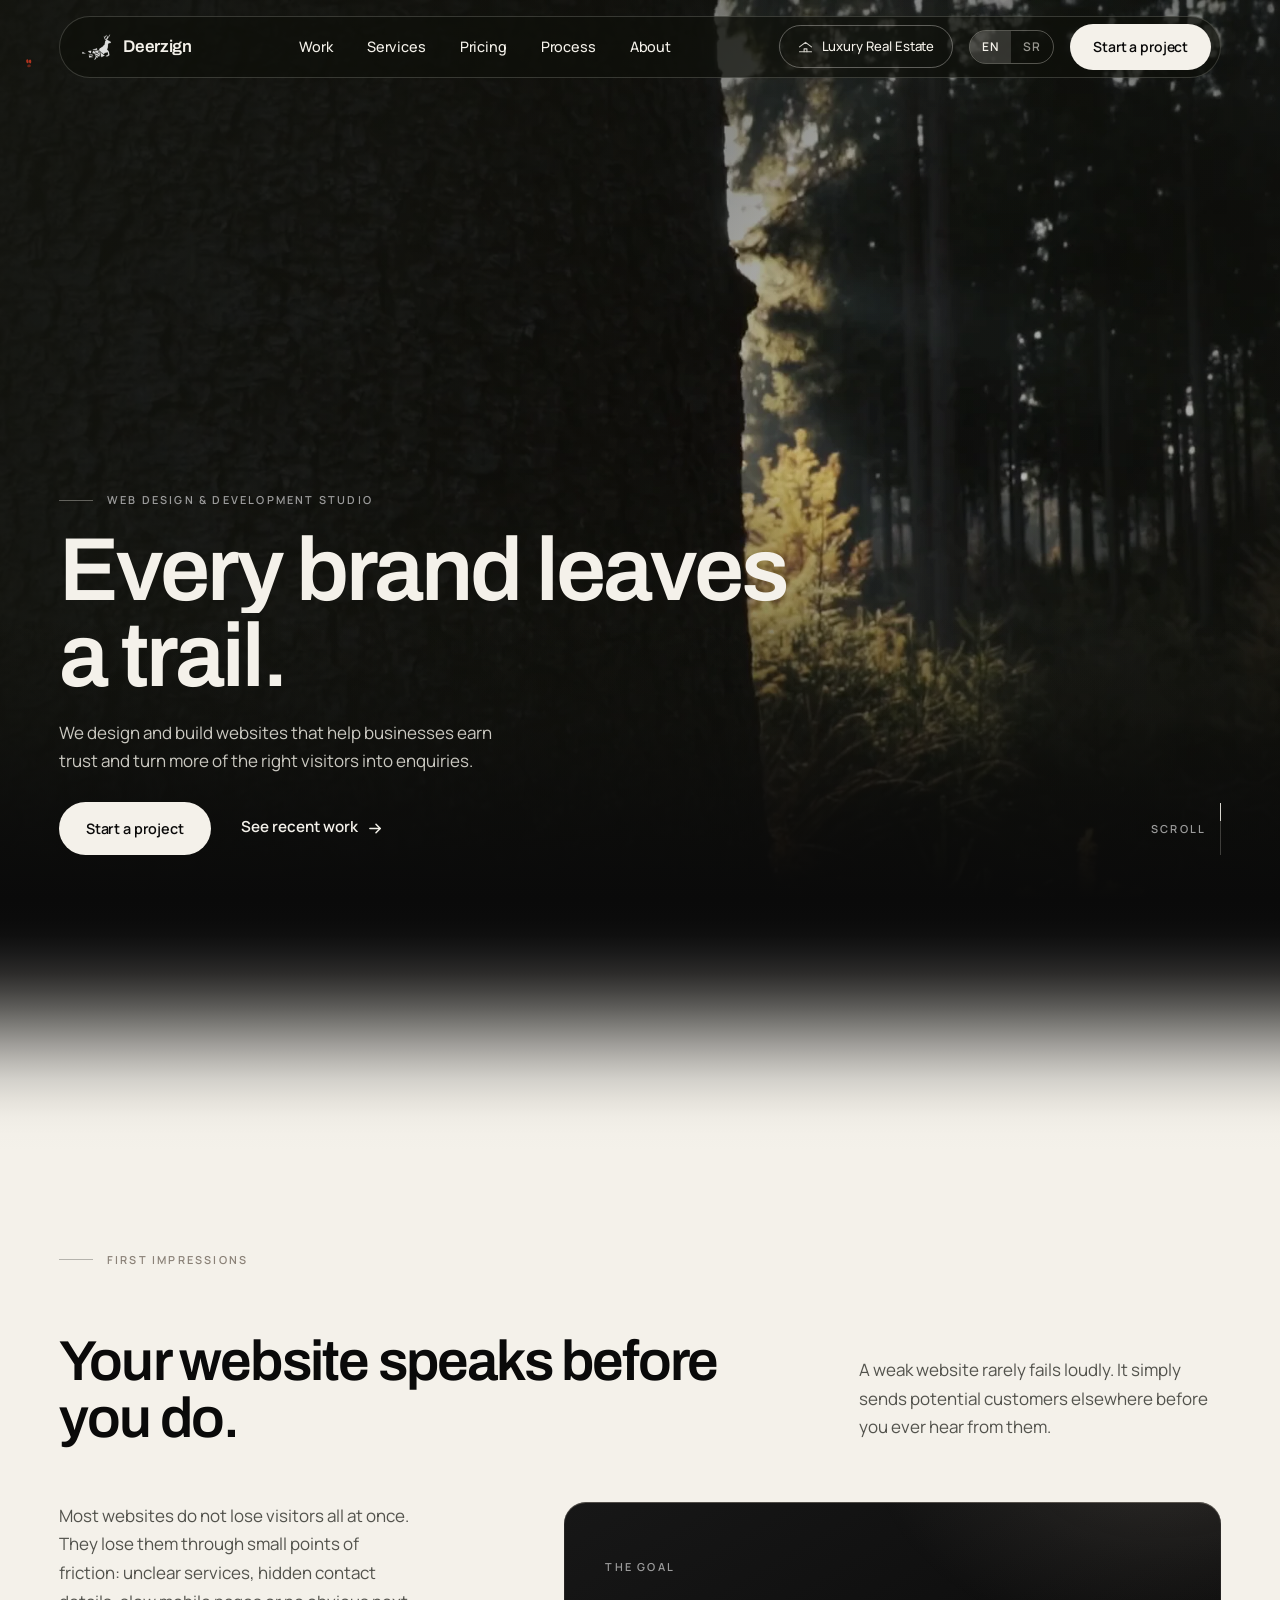
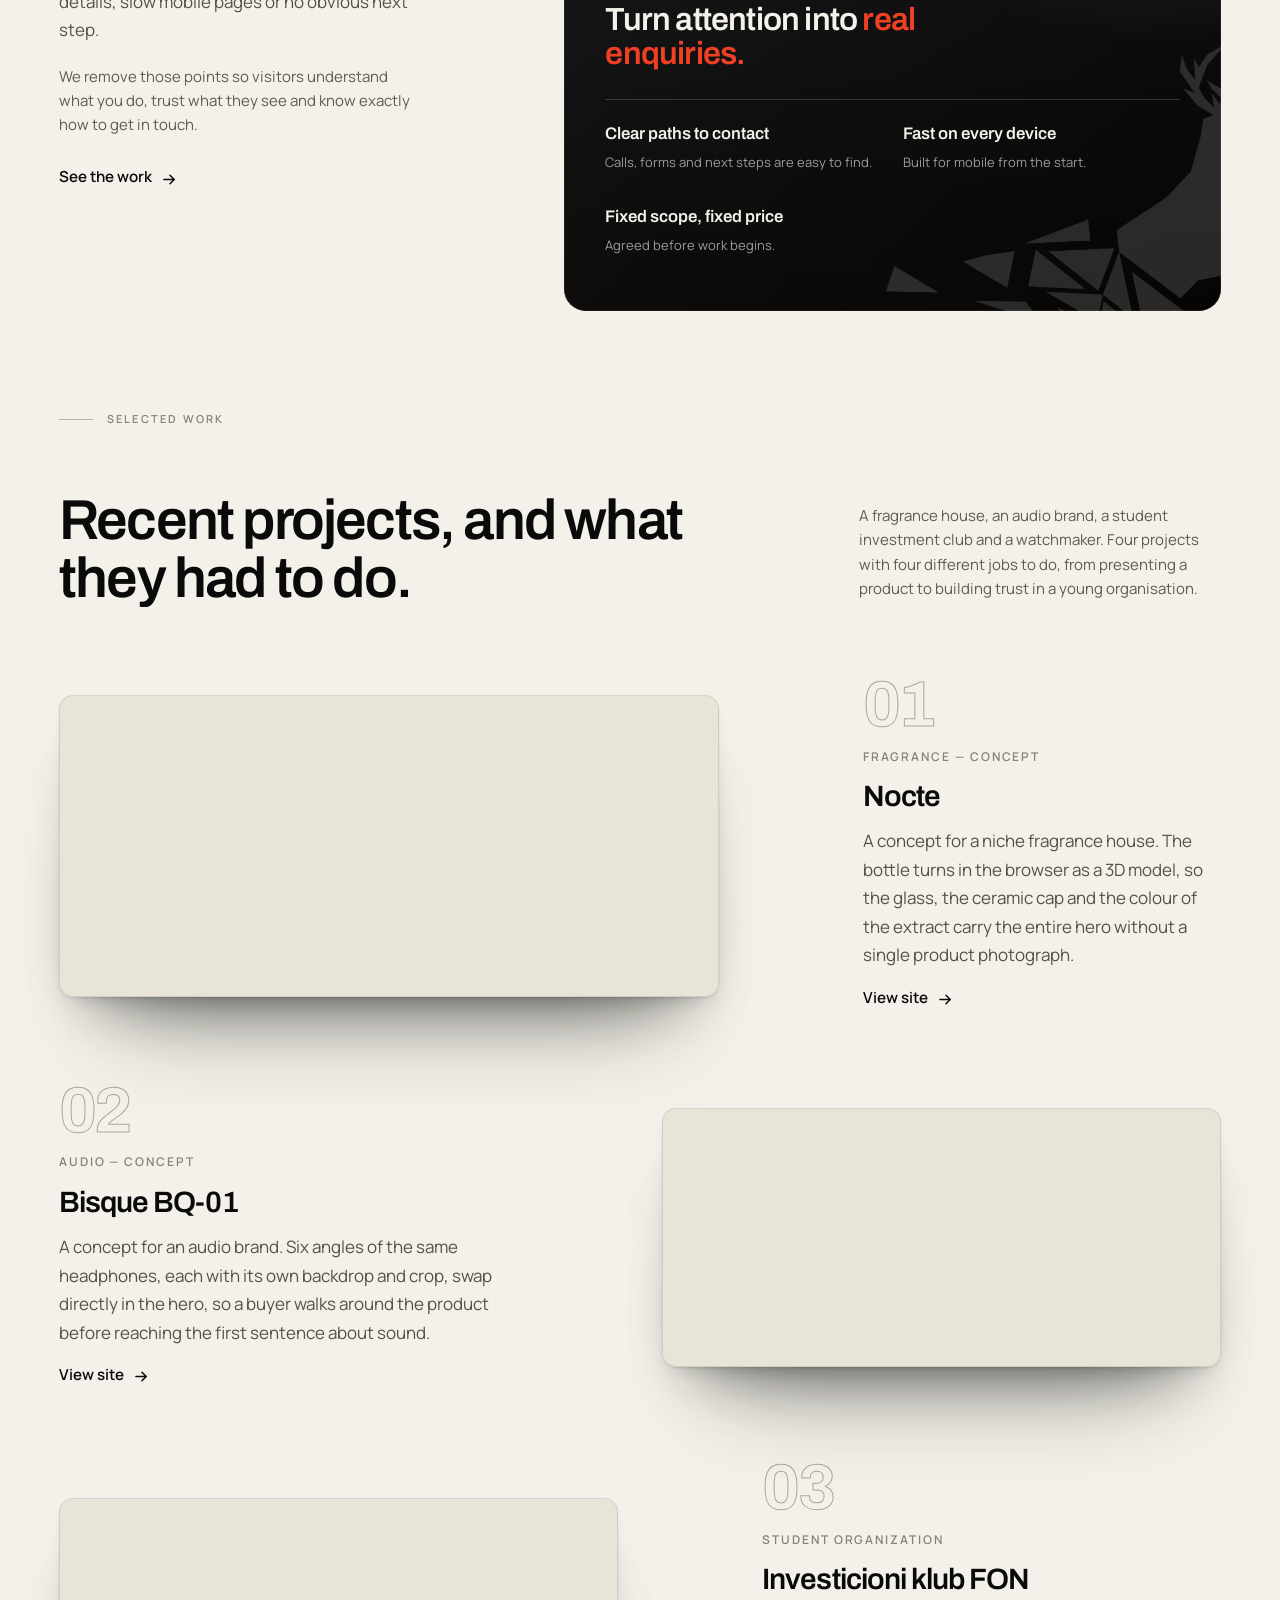
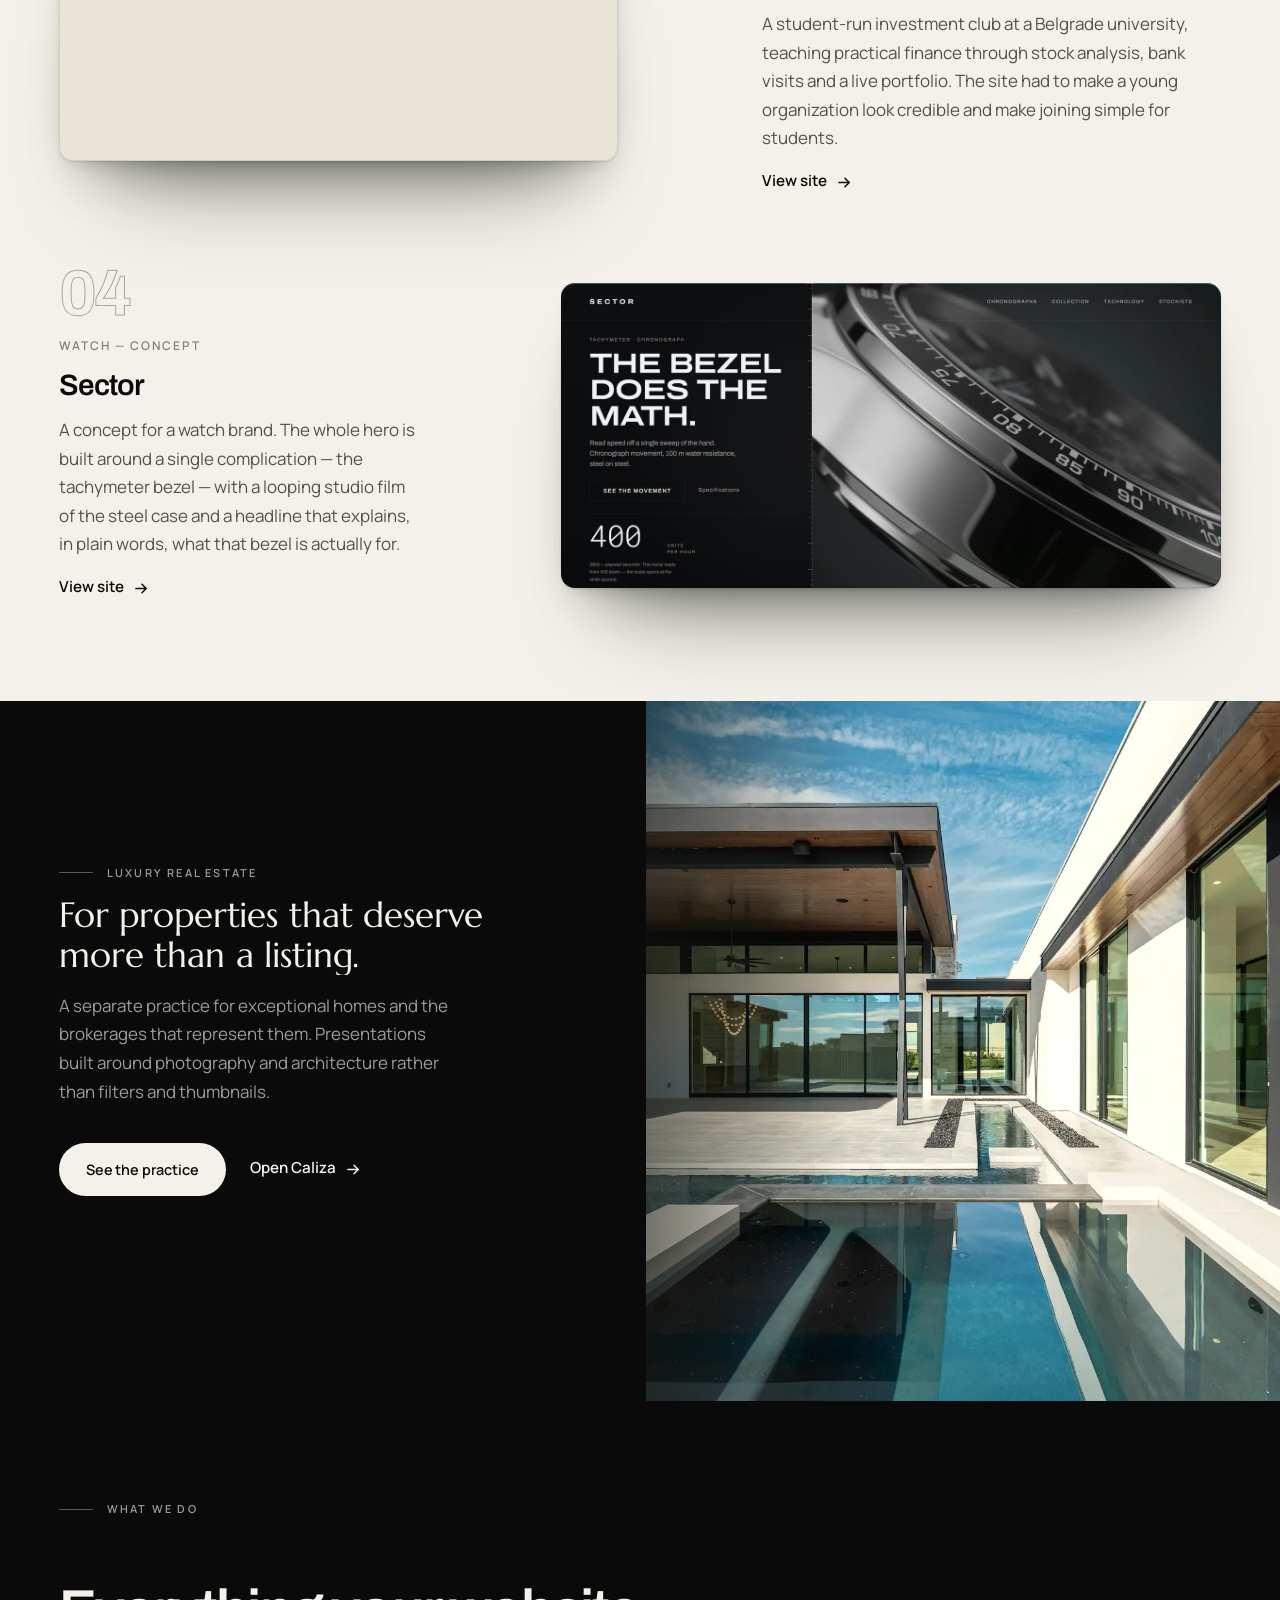
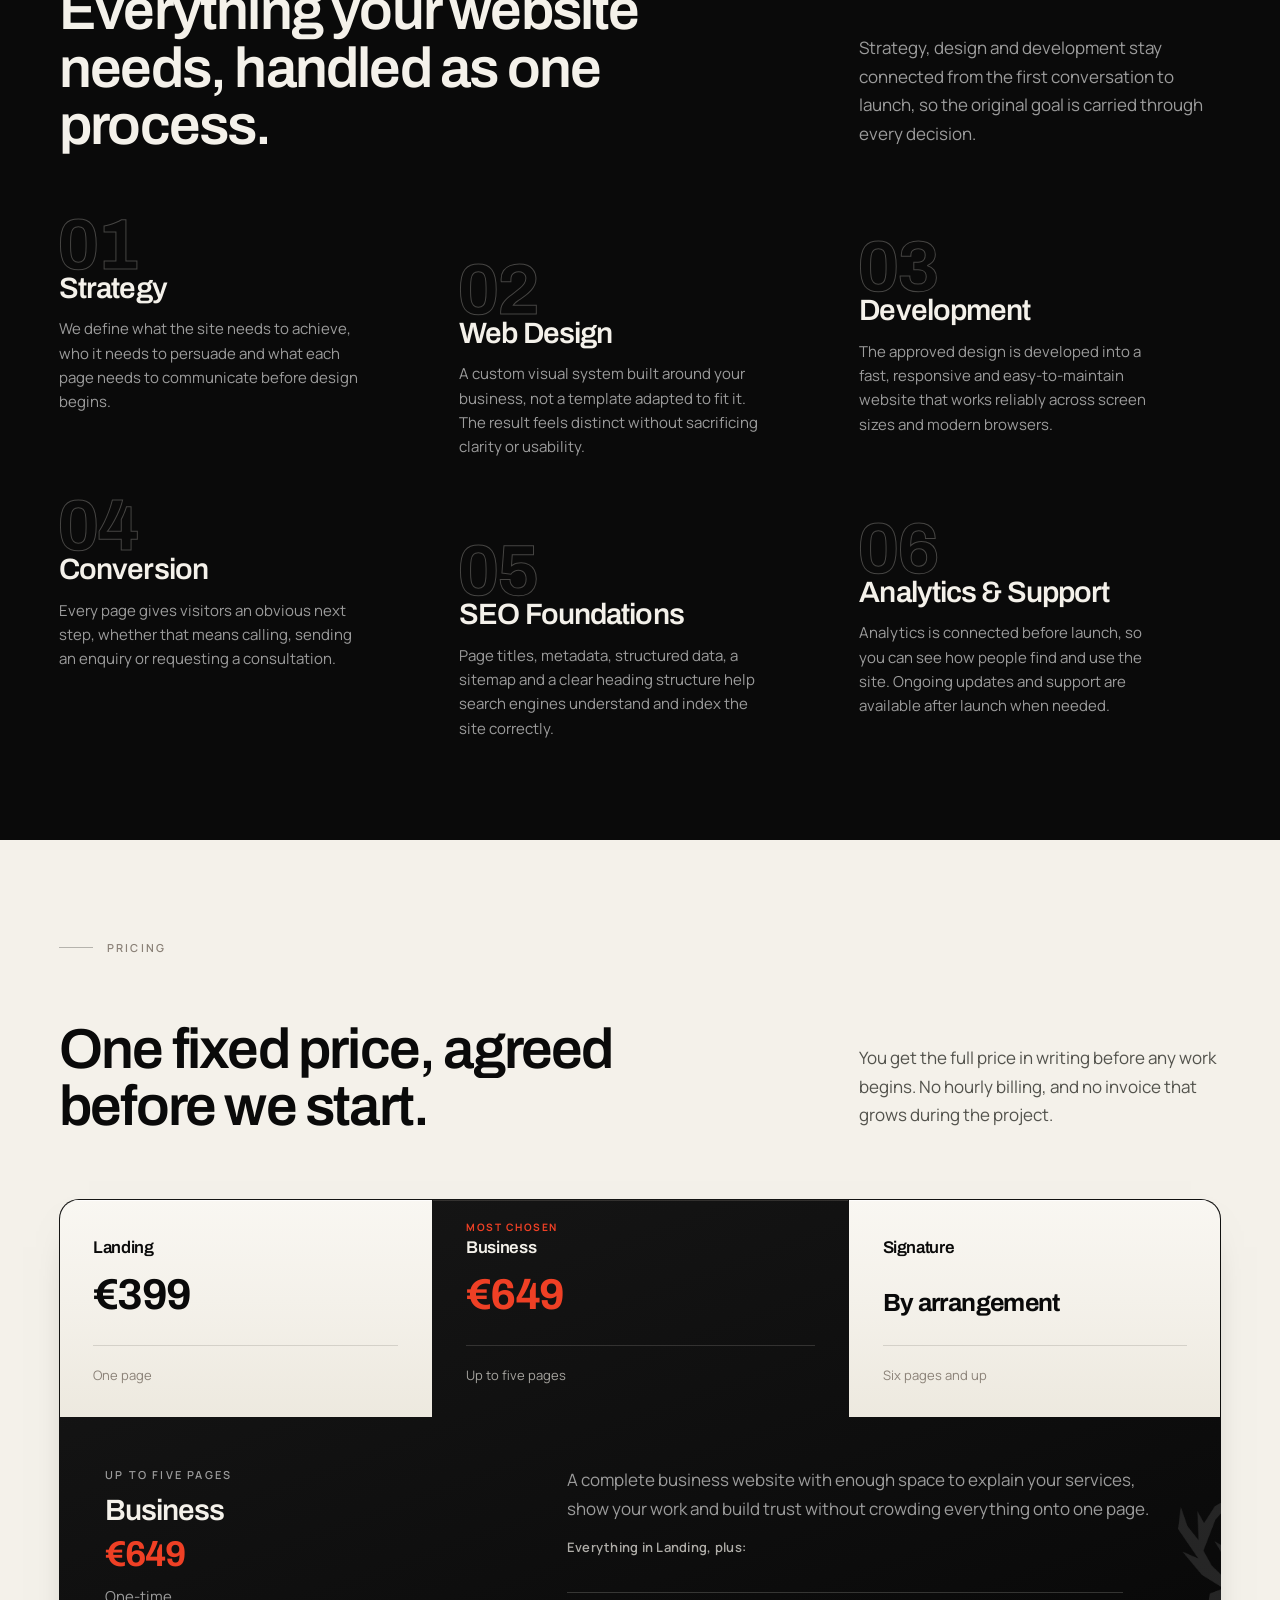
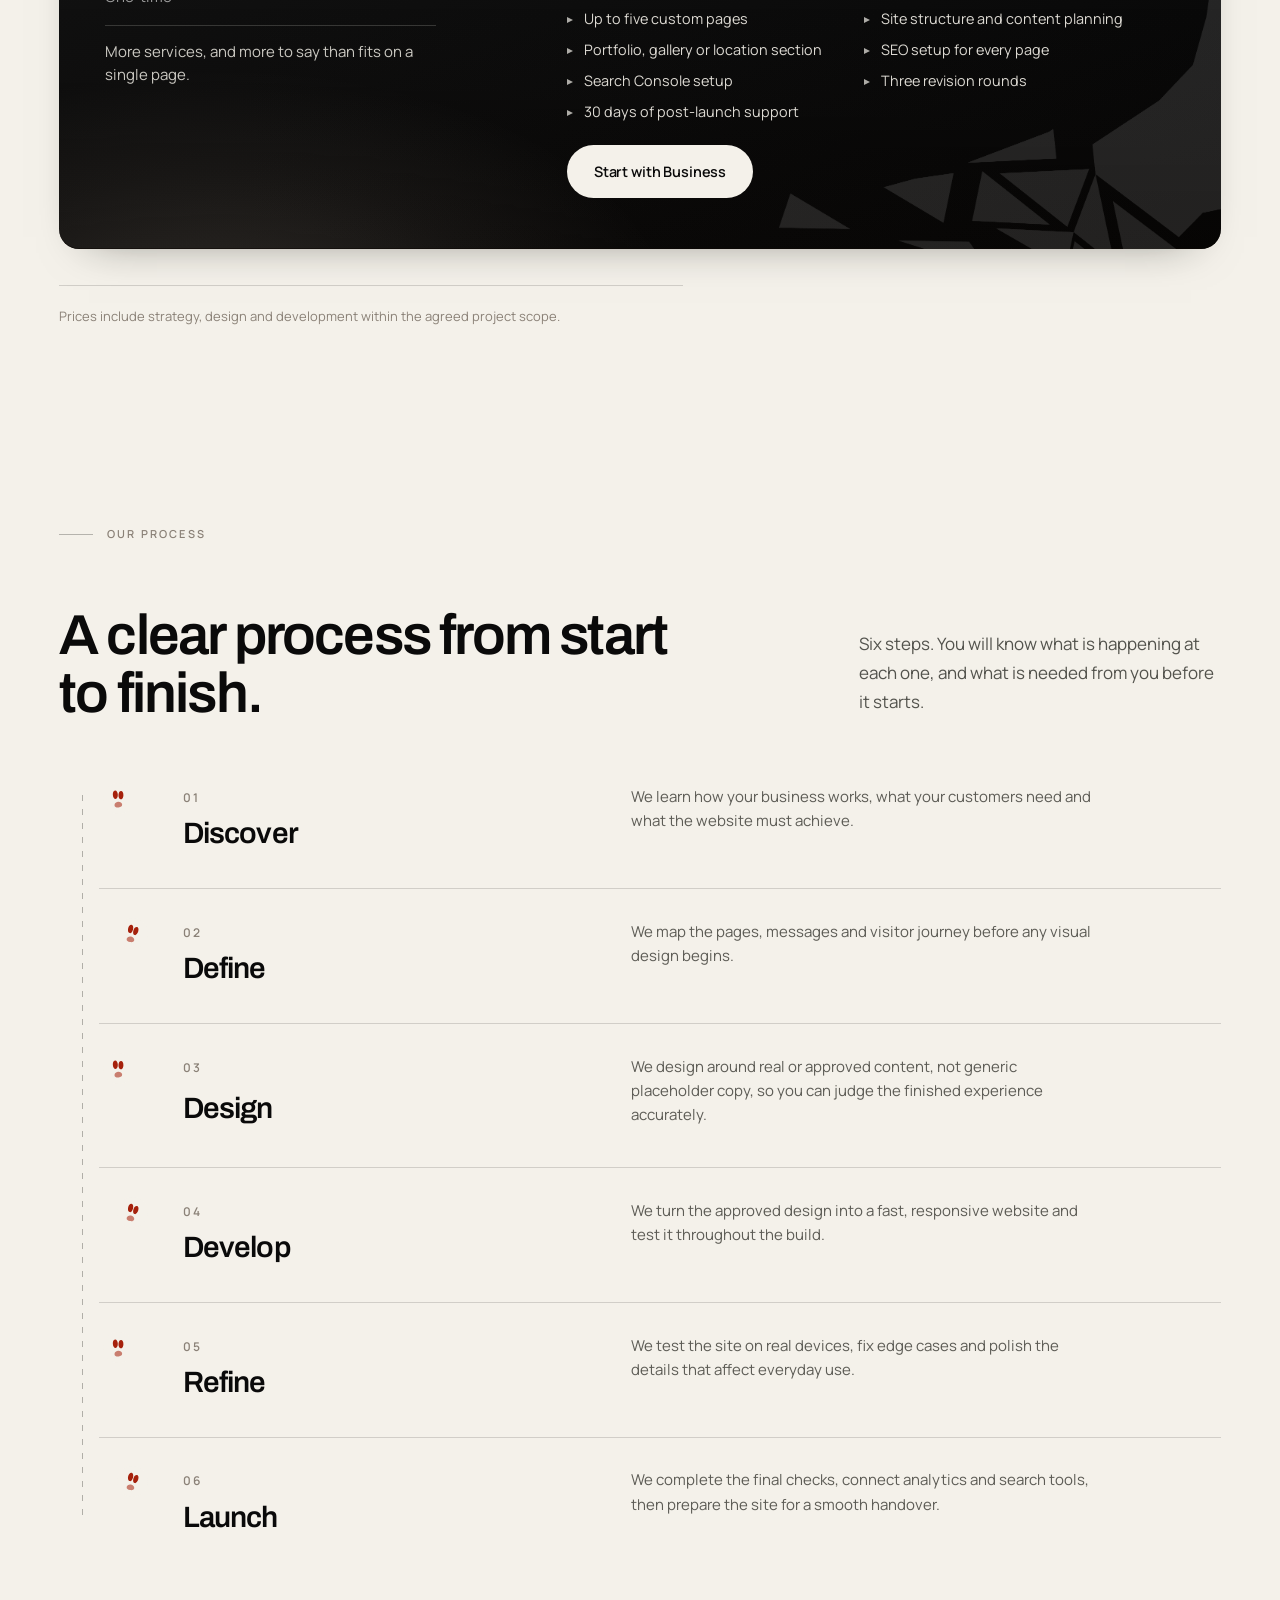
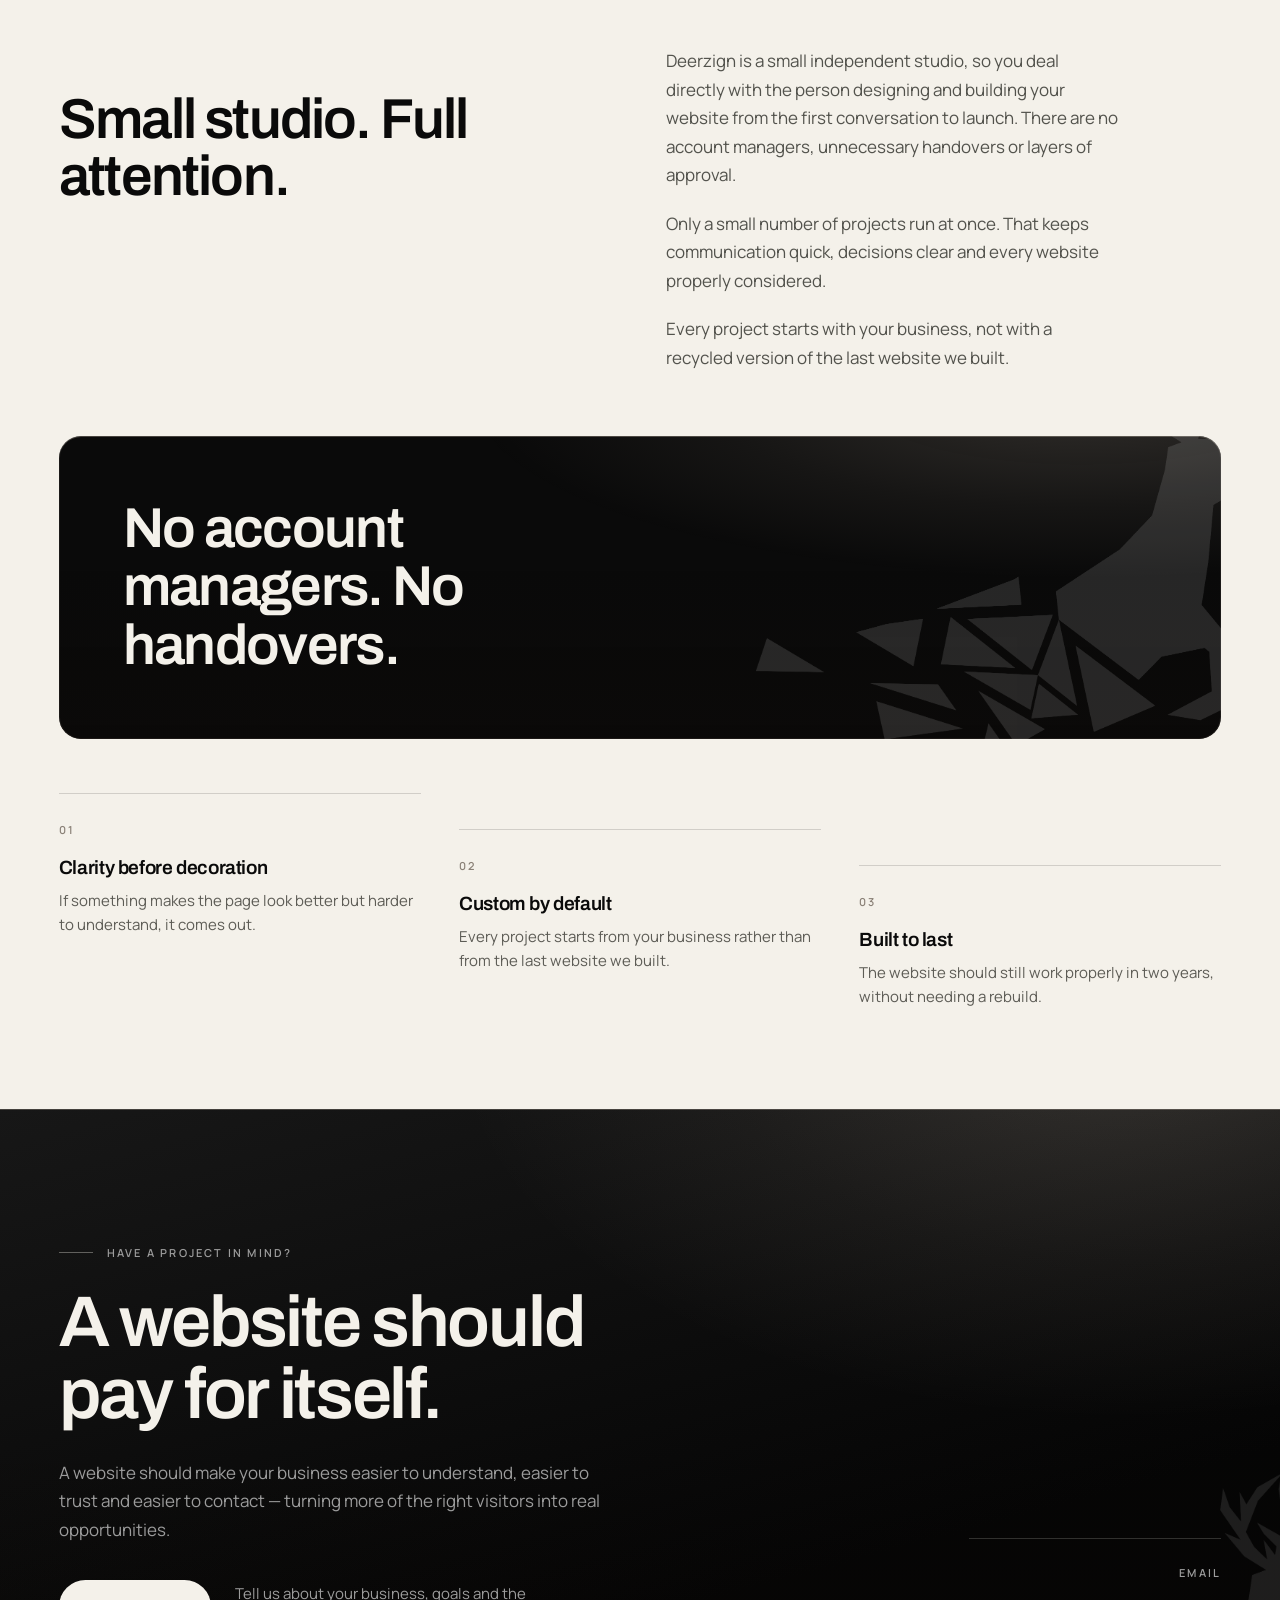
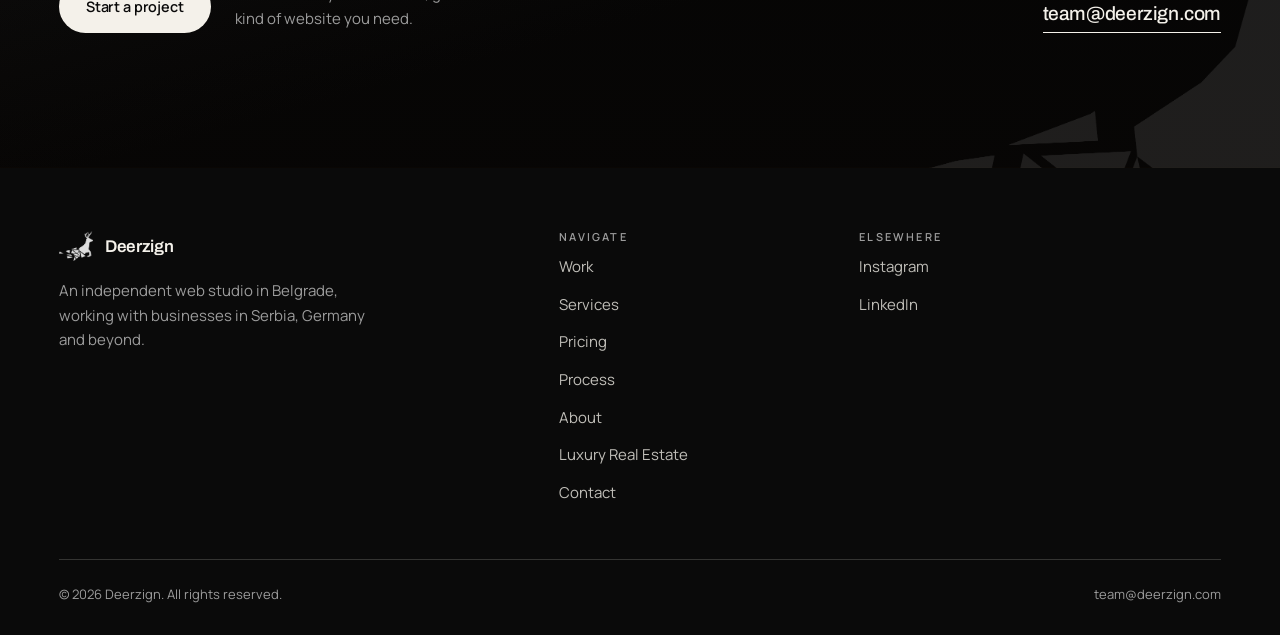
==== commit 9b3bca59: "Add files via upload" ====
--- a/index.html
+++ b/index.html
@@ -71,6 +71,11 @@
   --nav-top:16px;
   --pad:clamp(1.25rem,4.6vw,4.5rem);
   --ease:cubic-bezier(.16,1,.3,1);
+  /* the package swap: ease-OUT, so it answers the click on the first frame
+     and then settles. A curve soft at both ends delayed the response by ~100ms,
+     which reads as the page hanging, and the expo-out --ease is the opposite
+     problem — it throws 60% of the move into the first 60ms. */
+  --soft:cubic-bezier(.33,1,.68,1);
 }
 
 *,*::before,*::after{box-sizing:border-box}
@@ -115,7 +120,10 @@
 .btn-light{background:var(--warm);color:var(--ink)}
 .btn-light:hover{background:var(--forest);color:var(--ink)}
 .btn-dark{background:var(--ink);color:var(--warm)}
-.btn-dark:hover{background:var(--forest);color:var(--ink)}
+/* warm, not ink: ink on the accent measures 2.68:1 and fails AA. This is the
+   light-ground button, where --forest stays #A6210C; the on-dark buttons swap it
+   for --ember-lit, which ink does clear. */
+.btn-dark:hover{background:var(--forest);color:var(--warm)}
 .btn-ghost{border-color:rgba(244,241,233,.4);color:var(--warm)}
 .btn-ghost:hover{background:var(--warm);color:var(--ink)}
 
@@ -423,13 +431,32 @@
 /* the flag line is reserved on all three, filled on one — so the three names
    sit on one baseline whether or not a tier carries a flag */
 .tier{position:relative;display:flex;flex-direction:column;gap:0;cursor:pointer;
-  padding:clamp(44px,4.6vw,64px) clamp(22px,2.6vw,38px) clamp(30px,3.2vw,44px);
-  background:var(--warm);
-  transition:background .4s var(--ease),color .4s var(--ease)}
+  min-height:clamp(190px,17vw,236px);
+  padding:clamp(30px,3vw,42px) clamp(22px,2.6vw,38px) clamp(24px,2.6vw,34px);
+  /* Paper, lit from above — the same way the plates in Work are rendered. The
+     panel below is a real surface; leaving the light half as one flat fill is
+     what made the strip read as half-finished. */
+  background:transparent;
+  box-shadow:inset 0 1px 0 rgba(248,234,216,.14);
+  transition:color .26s var(--soft)}
+/* the paper is a layer that fades, not a background that swaps. ::before rather
+   than ::after so it paints behind the label's own content in DOM order. */
+.tier::before{content:"";position:absolute;inset:0;pointer-events:none;
+  background:linear-gradient(180deg,#F9F7F2 0%,var(--warm) 46%,#EDE9DF 100%);
+  box-shadow:inset 0 1px 0 rgba(255,255,255,.8);
+  transition:opacity .26s var(--soft),background .3s var(--ease)}
+/* static text paints under positioned boxes, so the three lines have to be
+   lifted or the paper layer would cover them */
+.tier-name,.tier-cost,.tier-hint{position:relative}
 .tier + .tier{border-left:1px solid rgba(20,21,15,.20)}
-.tier:hover{background:var(--warm-2)}
-.tier-flag{position:absolute;top:clamp(20px,2.2vw,30px);left:clamp(22px,2.6vw,38px);right:14px;
-  font-family:var(--text);font-size:.72rem;font-weight:700;color:var(--forest);
+.tier:hover::before{background:linear-gradient(180deg,#FFFDF9 0%,#F8F5EF 46%,#F0ECE3 100%)}
+/* a kicker sitting just above the name, in the same micro-register the Work
+   categories use — as a loose red note it read as an afterthought. It is only
+   ~14px of reserved space now: at the old 44-64px, the two tabs without a flag
+   opened with a large unexplained void. */
+.tier-flag{position:absolute;top:clamp(14px,1.5vw,20px);left:clamp(22px,2.6vw,38px);right:14px;
+  font-family:var(--text);font-size:.6375rem;font-weight:700;
+  letter-spacing:.15em;text-transform:uppercase;color:var(--forest);
   transition:color .4s var(--ease)}
 .tier-name{font-family:var(--display);font-size:1.0625rem;font-weight:600;letter-spacing:-.02em;
   color:var(--ink);line-height:1.15;transition:color .4s var(--ease)}
@@ -439,18 +466,25 @@
 .tier-cost{display:flex;align-items:flex-end;
   min-height:clamp(1.9rem,3.4vw,2.7rem);
   font-family:var(--display);font-size:clamp(1.9rem,3.4vw,2.7rem);font-weight:700;line-height:1;
-  letter-spacing:-.038em;color:var(--ink);margin-top:clamp(12px,1.4vw,18px);transition:color .4s var(--ease)}
+  /* the two figures are read against each other, so the digits are set on one
+     width — 399 and 649 line up rather than drifting by a few pixels */
+  font-variant-numeric:tabular-nums;
+  letter-spacing:-.038em;color:var(--ink);margin-top:clamp(10px,1.2vw,15px);transition:color .4s var(--ease)}
 .tier-cost.is-text{font-size:clamp(1.15rem,2vw,1.55rem);letter-spacing:-.025em}
+/* pushed to the foot of the tab and given a rule, so the three hints sit on one
+   line along the bottom of the strip and each tab has an internal structure
+   instead of three items stacked in the middle. The rule is the same device the
+   panel uses under its own lead line. */
 .tier-hint{font-size:.8125rem;line-height:1.4;color:var(--brown);
-  margin-top:clamp(10px,1.2vw,14px);transition:color .4s var(--ease)}
+  margin-top:auto;padding-top:clamp(14px,1.6vw,20px);
+  border-top:1px solid rgba(20,21,15,.13);
+  transition:color .4s var(--ease),border-color .4s var(--ease)}
 
 /* the lit tab simply stops covering the wrapper's ink, so it is the panel's
    own surface carried upward — not a second black matched to it by hand */
-#t-landing:checked ~ .tiers [for="t-landing"],
-#t-poslovni:checked ~ .tiers [for="t-poslovni"],
-#t-signature:checked ~ .tiers [for="t-signature"]{
-  background:transparent;
-  box-shadow:inset 0 1px 0 rgba(248,234,216,.14)}
+#t-landing:checked ~ .tiers [for="t-landing"]::before,
+#t-poslovni:checked ~ .tiers [for="t-poslovni"]::before,
+#t-signature:checked ~ .tiers [for="t-signature"]::before{opacity:0}
 #t-landing:checked ~ .tiers [for="t-landing"] .tier-name,
 #t-poslovni:checked ~ .tiers [for="t-poslovni"] .tier-name,
 #t-signature:checked ~ .tiers [for="t-signature"] .tier-name,
@@ -458,9 +492,21 @@
 #t-poslovni:checked ~ .tiers [for="t-poslovni"] .tier-cost,
 #t-signature:checked ~ .tiers [for="t-signature"] .tier-cost{color:var(--warm)}
 #t-poslovni:checked ~ .tiers [for="t-poslovni"] .tier-flag{color:var(--ember-lit)}
+/* the price of the tier being pointed at carries the same red as its flag, so
+   the two read as one mark instead of a label and an unrelated number. Paper
+   takes the deep brand red (6.55:1); the lit tab has to take the ember value —
+   the deep one measures 2.45:1 on that ink and would sink into it. */
+.tiers [for="t-poslovni"] .tier-cost{color:var(--forest)}
+#t-poslovni:checked ~ .tiers [for="t-poslovni"] .tier-cost{color:var(--ember-lit)}
+/* and the same figure repeated in the panel below takes the same red — the tab
+   and the panel are one object, so the one number appearing twice in two
+   colours was the part that looked wrong. The card only renders when its own
+   tier is picked, so no :checked guard is needed here. */
+.stage .card[data-tier="poslovni"] .card-price{color:var(--ember-lit)}
 #t-landing:checked ~ .tiers [for="t-landing"] .tier-hint,
 #t-poslovni:checked ~ .tiers [for="t-poslovni"] .tier-hint,
-#t-signature:checked ~ .tiers [for="t-signature"] .tier-hint{color:rgba(244,241,233,.66)}
+#t-signature:checked ~ .tiers [for="t-signature"] .tier-hint{
+  color:rgba(244,241,233,.66);border-top-color:rgba(244,241,233,.15)}
 /* the divider next to a dark tab would cut across the join — take it out on
    both sides of whichever tab is lit */
 #t-landing:checked ~ .tiers [for="t-landing"] + .tier,
@@ -478,21 +524,30 @@
 .stage{position:relative;overflow:hidden;border-radius:0 0 20px 20px;color:var(--warm);
   margin-top:0;
   padding:clamp(30px,3.8vw,56px) clamp(28px,3.6vw,52px) clamp(32px,4vw,58px);
-  background:transparent}
+  background:transparent;display:grid}
 /* the shared panel rim would draw a hairline across the join — only the foot
    of the panel keeps its edge */
 .stage::after{box-shadow:inset 0 -1px 0 rgba(14,8,4,.55)}
 .stage .deer-mark{position:absolute;right:-8%;bottom:-22%;width:46%;opacity:.13;filter:brightness(0) invert(1);pointer-events:none}
-.card{display:none;position:relative;z-index:1;grid-template-columns:repeat(12,1fr);
-  gap:18px clamp(20px,3vw,48px);align-items:start}
-/* the two columns arrive one behind the other, not as one block */
-.card > *{animation:cardPart .58s var(--ease) both}
-.card > .card-lead{animation-delay:.02s}
-.card > .card-body{animation-delay:.13s}
-@keyframes cardPart{from{opacity:0;transform:translateY(11px)}to{opacity:1;transform:none}}
+.card{grid-area:1 / 1;display:grid;position:relative;z-index:1;
+  grid-template-columns:repeat(12,1fr);
+  gap:18px clamp(20px,3vw,48px);align-items:start;
+  /* visibility, not display: it still drops the hidden cards out of the tab
+     order and the accessibility tree, but it can be transitioned */
+  opacity:0;visibility:hidden;pointer-events:none;
+  transition:opacity .26s var(--soft),visibility .26s}
+/* the two columns still arrive one behind the other, now on every switch
+   rather than only on first paint */
+.card > *{opacity:0;transform:translateY(8px);
+  transition:opacity .3s var(--soft),transform .3s var(--soft)}
+.card > .card-body{transition-delay:.045s}
 #t-landing:checked ~ .stage .card[data-tier="landing"],
 #t-poslovni:checked ~ .stage .card[data-tier="poslovni"],
-#t-signature:checked ~ .stage .card[data-tier="signature"]{display:grid}
+#t-signature:checked ~ .stage .card[data-tier="signature"]{
+  opacity:1;visibility:visible;pointer-events:auto}
+#t-landing:checked ~ .stage .card[data-tier="landing"] > *,
+#t-poslovni:checked ~ .stage .card[data-tier="poslovni"] > *,
+#t-signature:checked ~ .stage .card[data-tier="signature"] > *{opacity:1;transform:none}
 .card-lead{grid-column:1 / span 4;display:flex;flex-direction:column;gap:12px}
 .card-lead h3{font-size:var(--d3)}
 .card-price{font-family:var(--display);font-size:clamp(1.9rem,2.8vw,2.6rem);font-weight:700;letter-spacing:-.03em;line-height:1}
@@ -694,7 +749,9 @@
   .tier-name{grid-column:1;font-size:1.0625rem}
   .tier-cost{grid-column:2;grid-row:span 2;font-size:1.45rem;margin-top:0;min-height:0}
   .tier-cost.is-text{font-size:1.05rem}
-  .tier-hint{grid-column:1;margin-top:0}
+  /* the rule under the price is a device for the tall desktop tab; in a
+     compact row there is no gap for it to close, so it just cuts the name off */
+  .tier-hint{grid-column:1;margin-top:0;padding-top:0;border-top:0}
   /* the vertical-divider rules above don't apply once these are rows */
   #t-landing:checked ~ .tiers [for="t-landing"] + .tier,
   #t-poslovni:checked ~ .tiers [for="t-poslovni"] + .tier{border-top-color:transparent}
@@ -928,7 +985,7 @@
   <div class="shell">
     <div class="head">
       <div class="tag rv"><span class="eyebrow" data-sr="Prvi utisak" data-en="First impressions">First impressions</span></div>
-      <h2 class="rv rv-lines" data-sr="Vaš sajt progovori<br>pre nego što to učinite vi." data-en="Your website speaks<br>before you do.">Your website speaks<br>before you do.</h2>
+      <h2 class="rv rv-lines" data-sr="Vaš sajt progovori <br>pre nego što to učinite vi." data-en="Your website speaks <br>before you do.">Your website speaks <br>before you do.</h2>
       <div class="head-note rv">
         <p class="lead" data-sr="Slab sajt retko omane glasno. On jednostavno pošalje potencijalne klijente dalje, pre nego što uopšte čujete za njih."
            data-en="A weak website rarely fails loudly. It simply sends potential customers elsewhere before you ever hear from them.">A weak website rarely fails loudly. It simply sends potential customers elsewhere before you ever hear from them.</p>
@@ -965,7 +1022,7 @@
   <div class="shell">
     <div class="head">
       <div class="tag rv"><span class="eyebrow" data-sr="Izabrani radovi" data-en="Selected work">Selected work</span></div>
-      <h2 class="rv rv-lines" data-sr="Nedavni projekti,<br>i šta su morali da postignu." data-en="Recent projects,<br>and what they had to do.">Recent projects,<br>and what they had to do.</h2>
+      <h2 class="rv rv-lines" data-sr="Nedavni projekti, <br>i šta su morali da postignu." data-en="Recent projects, <br>and what they had to do.">Recent projects, <br>and what they had to do.</h2>
       <div class="head-note rv"><p class="small" data-sr="Parfemska kuća, audio brend, studentski investicioni klub i brend satova. Četiri projekta sa četiri različita zadatka — od predstavljanja proizvoda do izgradnje poverenja u mladu organizaciju."
         data-en="A fragrance house, an audio brand, a student investment club and a watchmaker. Four projects with four different jobs to do, from presenting a product to building trust in a young organisation.">A fragrance house, an audio brand, a student investment club and a watchmaker. Four projects with four different jobs to do, from presenting a product to building trust in a young organisation.</p></div>
     </div>
@@ -1091,7 +1148,7 @@
   <div class="shell">
     <div class="head">
       <div class="tag rv"><span class="eyebrow" data-sr="Šta radimo" data-en="What we do">What we do</span></div>
-      <h2 class="rv rv-lines" data-sr="Sve što je sajtu potrebno,<br>kroz jedinstven proces." data-en="Everything your website needs,<br>handled as one process.">Everything your website needs,<br>handled as one process.</h2>
+      <h2 class="rv rv-lines" data-sr="Sve što je sajtu potrebno, <br>kroz jedinstven proces." data-en="Everything your website needs, <br>handled as one process.">Everything your website needs, <br>handled as one process.</h2>
       <div class="head-note rv"><p class="lead" data-sr="Strategija, dizajn i razvoj ostaju povezani od prvog razgovora do lansiranja, tako da se prvobitni cilj prenosi kroz svaku odluku."
         data-en="Strategy, design and development stay connected from the first conversation to launch, so the original goal is carried through every decision.">Strategy, design and development stay connected from the first conversation to launch, so the original goal is carried through every decision.</p></div>
     </div>
@@ -1242,7 +1299,7 @@
   <div class="shell">
     <div class="head">
       <div class="tag rv"><span class="eyebrow" data-sr="Naš proces" data-en="Our process">Our process</span></div>
-      <h2 class="rv rv-lines" data-sr="Jasan proces<br>od početka do kraja." data-en="A clear process<br>from start to finish.">A clear process<br>from start to finish.</h2>
+      <h2 class="rv rv-lines" data-sr="Jasan proces <br>od početka do kraja." data-en="A clear process <br>from start to finish.">A clear process <br>from start to finish.</h2>
       <div class="head-note rv"><p class="lead" data-sr="Šest koraka. Znaćete šta se dešava u svakom od njih i šta je potrebno od vas pre nego što počne."
         data-en="Six steps. You will know what is happening at each one, and what is needed from you before it starts.">Six steps. You will know what is happening at each one, and what is needed from you before it starts.</p></div>
     </div>
@@ -1276,7 +1333,7 @@
     <div class="about-grid">
       <div style="grid-column:span 5">
         <div class="tag rv" style="margin-bottom:26px"><span class="eyebrow" data-sr="Zašto Deerzign" data-en="Why Deerzign">Why Deerzign</span></div>
-        <h2 class="rv rv-lines" style="font-size:var(--d2);line-height:1.02" data-sr="Mali studio.<br>Puna pažnja." data-en="Small studio.<br>Full attention.">Small studio.<br>Full attention.</h2>
+        <h2 class="rv rv-lines" style="font-size:var(--d2);line-height:1.02" data-sr="Mali studio. <br>Puna pažnja." data-en="Small studio. <br>Full attention.">Small studio. <br>Full attention.</h2>
       </div>
       <div class="about-copy">
         <p class="lead rv" data-sr="Deerzign je mali nezavisni studio, tako da direktno sarađujete sa osobom koja dizajnira i izrađuje vaš sajt, od prvog razgovora do lansiranja. Nema account menadžera, nepotrebnih predaja niti slojeva odobravanja."
@@ -1310,7 +1367,7 @@
   <div class="shell cta-grid">
     <div class="cta-main">
       <div class="tag rv" style="margin-bottom:26px"><span class="eyebrow" data-sr="Imate projekat na umu?" data-en="Have a project in mind?">Have a project in mind?</span></div>
-      <h2 class="rv rv-lines" data-sr="Sajt treba<br>sam sebe da isplati." data-en="A website should<br>pay for itself.">A website should<br>pay for itself.</h2>
+      <h2 class="rv rv-lines" data-sr="Sajt treba <br>sam sebe da isplati." data-en="A website should <br>pay for itself.">A website should <br>pay for itself.</h2>
       <p class="lead rv" style="margin-top:28px;max-width:56ch" data-sr="Sajt treba da vaš biznis učini razumljivijim, pouzdanijim i dostupnijim za kontakt — pretvarajući više pravih posetilaca u stvarne prilike."
         data-en="A website should make your business easier to understand, easier to trust and easier to contact — turning more of the right visitors into real opportunities.">A website should make your business easier to understand, easier to trust and easier to contact — turning more of the right visitors into real opportunities.</p>
       <div class="rv" style="margin-top:36px;display:flex;flex-wrap:wrap;align-items:center;gap:16px 24px">
